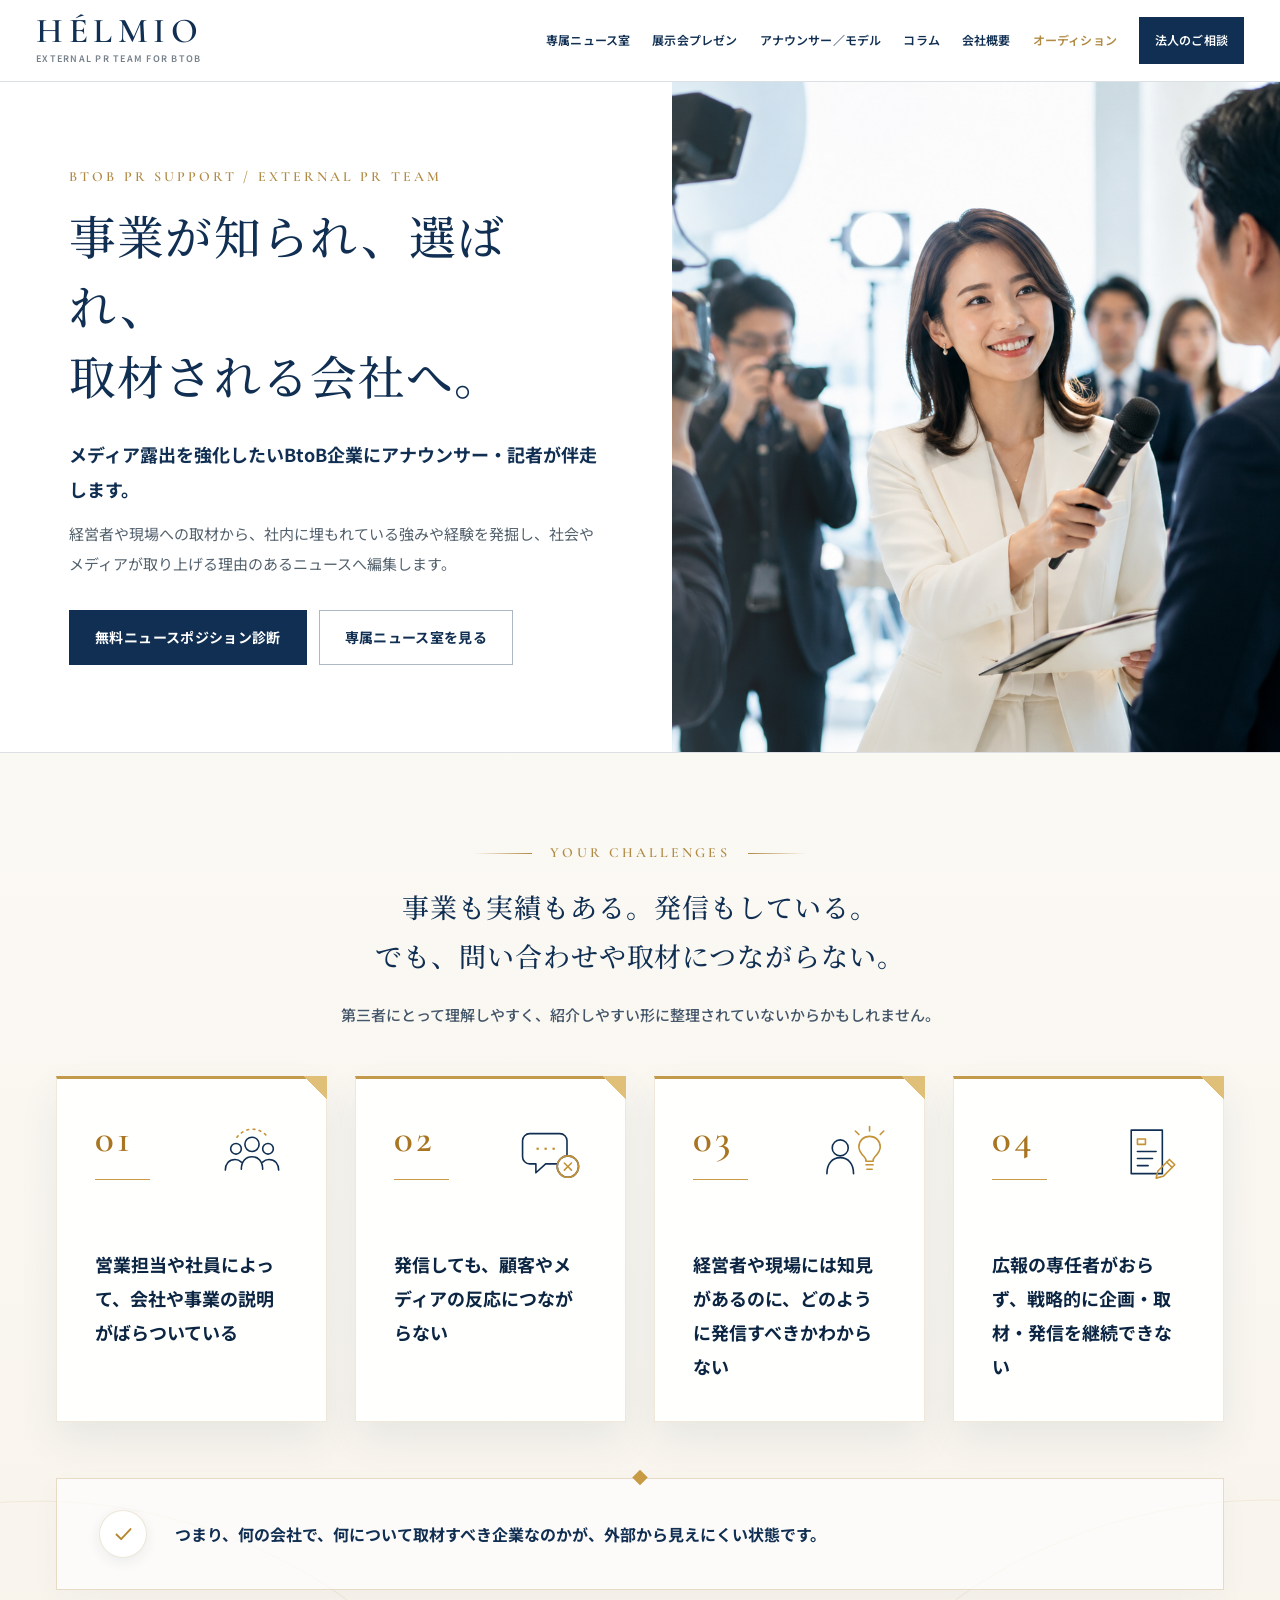
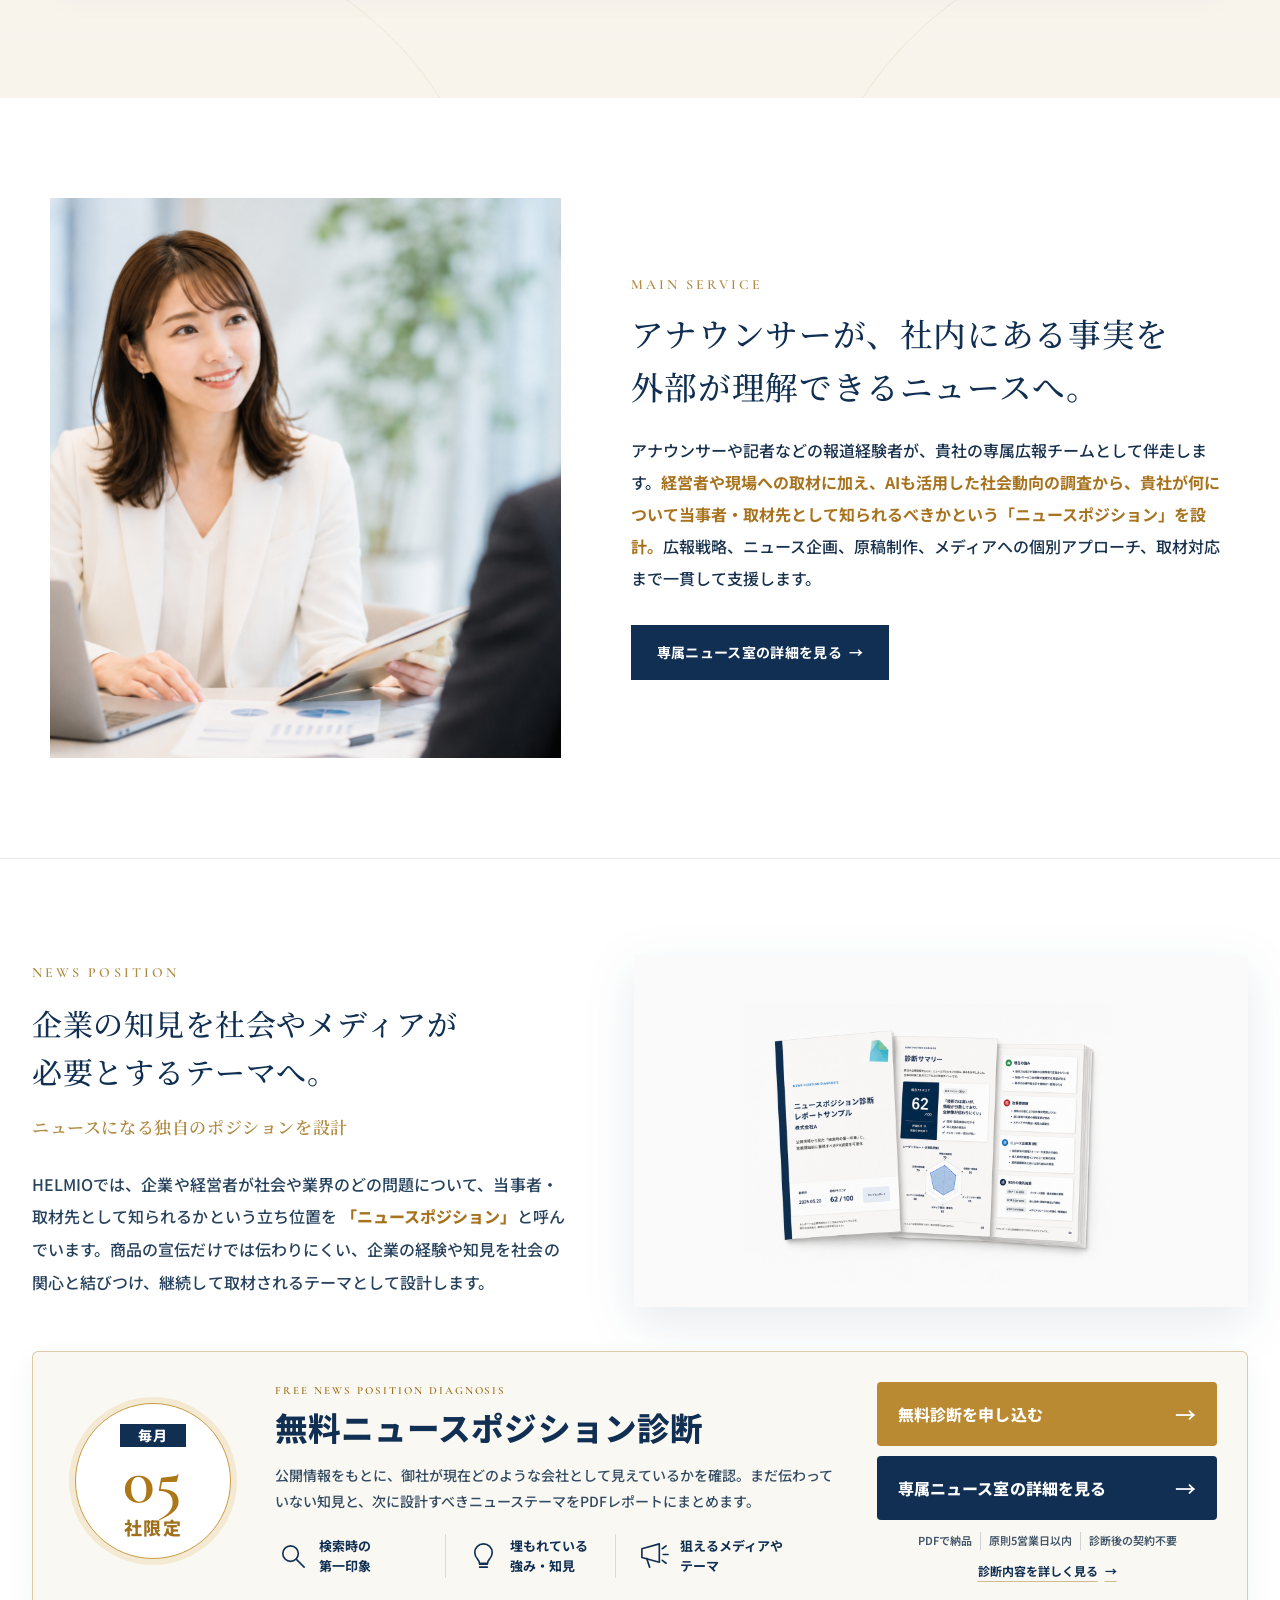
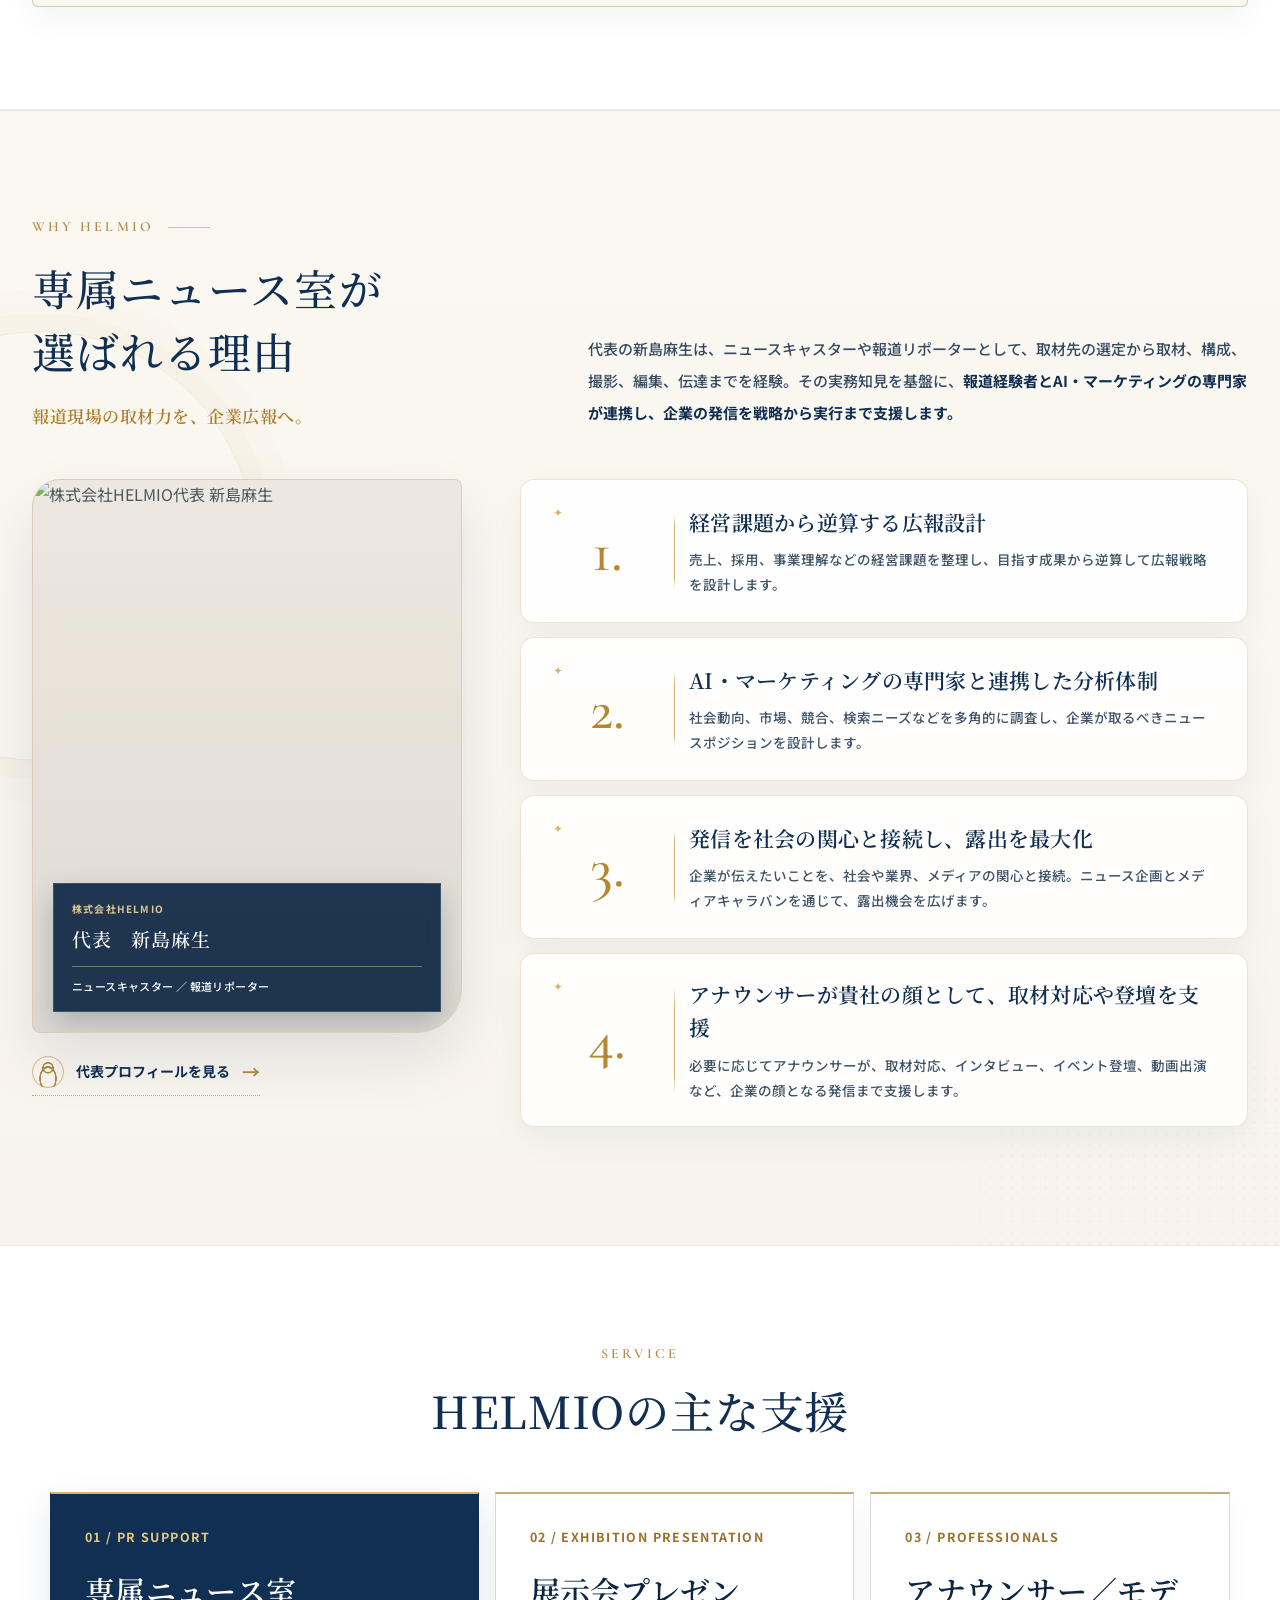
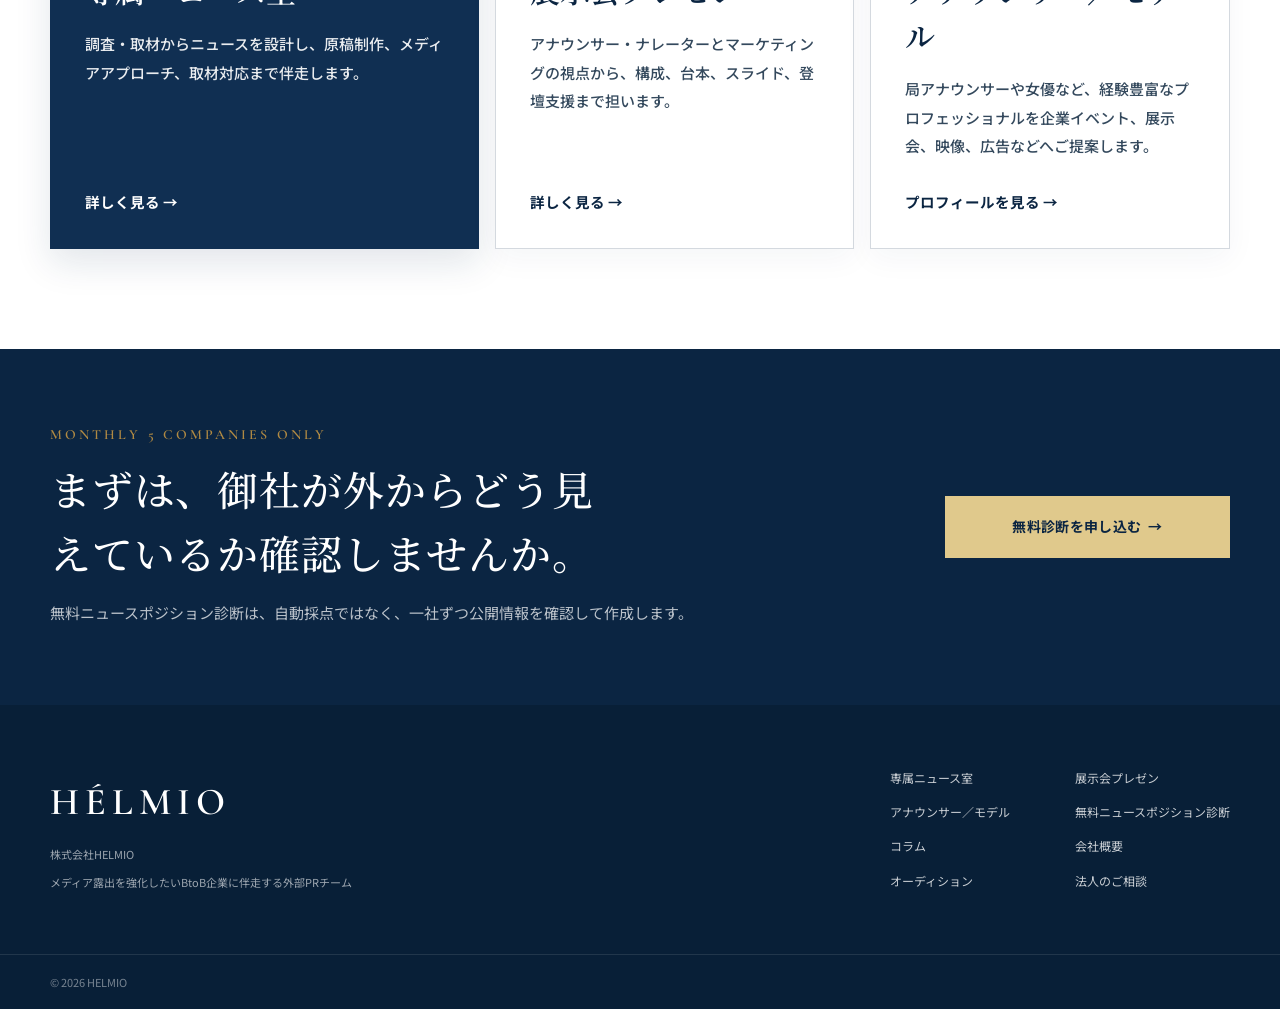
==== index.html @ d77ec47c "Update index.html" ====
<!DOCTYPE html>
<html lang="ja">
<head>
  <meta charset="utf-8">
  <meta name="viewport" content="width=device-width, initial-scale=1">
  <title>BtoB企業の広報支援・外部PRチーム｜株式会社HELMIO</title>
  <meta name="description" content="メディア露出を強化したいBtoB企業にアナウンサー・記者が伴走します。経営者や現場への取材から強みや経験を発掘し、広報戦略、ニュース企画、メディアアプローチまで支援します。">
  <meta name="robots" content="index, follow, max-image-preview:large">
  <link rel="canonical" href="https://hel-mio.com/">
  <meta property="og:type" content="website">
  <meta property="og:title" content="BtoB企業の広報支援・外部PRチーム｜株式会社HELMIO">
  <meta property="og:description" content="事業が知られ、選ばれ、取材される会社へ。取材から企業独自のニュースを発掘する外部PRチームです。">
  <meta property="og:url" content="https://hel-mio.com/">
  <meta property="og:site_name" content="HELMIO">
  <meta property="og:locale" content="ja_JP">
  <meta property="og:image" content="https://hel-mio.com/tophero.png">
  <meta name="twitter:card" content="summary_large_image">
  <link rel="preconnect" href="https://fonts.googleapis.com">
  <link rel="preconnect" href="https://fonts.gstatic.com" crossorigin>
  <link href="https://fonts.googleapis.com/css2?family=Cormorant+Garamond:wght@400;500;600&family=Noto+Sans+JP:wght@400;500;600;700&family=Noto+Serif+JP:wght@400;500;600&display=swap" rel="stylesheet">
  <script type="application/ld+json">
  {
    "@context":"https://schema.org",
    "@graph":[
      {
        "@type":"WebSite",
        "@id":"https://hel-mio.com/#website",
        "url":"https://hel-mio.com/",
        "name":"HELMIO",
        "alternateName":["HÉLMIO","ヘルミオ"],
        "inLanguage":"ja"
      },
      {
        "@type":"Organization",
        "@id":"https://hel-mio.com/#organization",
        "name":"株式会社HELMIO",
        "alternateName":["HELMIO","HÉLMIO","ヘルミオ"],
        "url":"https://hel-mio.com/",
        "description":"メディア露出を強化したいBtoB企業に伴走する外部PRチーム。経営者や現場への取材から企業の強みや経験を発掘し、ニュースへ編集する。",
        "founder":{"@type":"Person","name":"新島 麻生"}
      }
    ]
  }
  </script>
  <style>
    *,*::before,*::after{box-sizing:border-box;margin:0;padding:0}
    :root{--navy:#102f52;--navy-deep:#0b2542;--gold:#b18a43;--text:#2f3a43;--sub:#65717c;--line:rgba(16,47,82,.15);--cream:#f8f5ef;--white:#fff;--shadow:0 18px 50px rgba(16,47,82,.08)}
    html{scroll-behavior:smooth}body{color:var(--text);background:#fff;font-family:"Noto Sans JP","Yu Gothic",sans-serif;line-height:1.85;-webkit-font-smoothing:antialiased}img{display:block;width:100%;height:auto}a{color:inherit;text-decoration:none}ul{list-style:none}button{font:inherit;color:inherit}.page{min-height:100vh;overflow:clip;background:#fff}
    .site-header{position:sticky;top:0;z-index:100;display:flex;align-items:center;justify-content:space-between;min-height:82px;padding:13px 36px;background:rgba(255,255,255,.97);border-bottom:1px solid var(--line);backdrop-filter:blur(16px)}
    .brand{display:grid;gap:2px;flex:0 0 auto}.brand__name{color:var(--navy);font-family:"Cormorant Garamond",serif;font-size:35px;font-weight:600;line-height:1;letter-spacing:.16em}.brand__sub{color:#77818a;font-size:9px;font-weight:600;letter-spacing:.14em;text-transform:uppercase}
    .site-nav{display:flex;align-items:center;gap:22px;white-space:nowrap}.site-nav a{position:relative;color:var(--navy);font-size:12px;font-weight:600;letter-spacing:.015em}.site-nav a:not(.nav-contact)::after{content:"";position:absolute;right:0;bottom:-7px;left:0;height:1px;background:var(--gold);transform:scaleX(0);transition:transform .2s}.site-nav a:hover::after{transform:scaleX(1)}.site-nav .nav-audition{color:var(--gold)}.site-nav .nav-contact{padding:11px 15px;color:#fff;background:var(--navy);border:1px solid var(--navy)}.site-nav .nav-contact:hover{background:var(--gold);border-color:var(--gold)}
    .menu-button{display:none;width:38px;height:34px;padding:4px;background:transparent;border:0;cursor:pointer}.menu-button span{display:block;height:1px;margin:6px 0;background:var(--navy)}
    .kicker{margin:0 0 14px;color:var(--gold);font-family:"Cormorant Garamond",serif;font-size:14px;font-weight:600;line-height:1.2;letter-spacing:.22em;text-transform:uppercase}
    .section{width:min(1180px,calc(100% - 64px));margin:0 auto;padding:100px 0}.section--cream{width:100%;padding-right:max(32px,calc((100% - 1180px)/2));padding-left:max(32px,calc((100% - 1180px)/2));background:var(--cream)}
    .heading{max-width:810px;margin-bottom:47px}.heading--center{margin-right:auto;margin-left:auto;text-align:center}.heading h2,.split-heading h2,.newsroom h2,.concept h2,.diagnosis h2,.final-cta h2{color:var(--navy);font-family:"Noto Serif JP",serif;font-size:clamp(31px,3.45vw,47px);font-weight:500;line-height:1.55;letter-spacing:.02em;text-wrap:balance}.heading>p:last-child{margin-top:17px;color:var(--sub);font-size:15px;line-height:2}
    .hero{display:grid;grid-template-columns:minmax(0,1.05fr) minmax(430px,.95fr);min-height:670px;border-bottom:1px solid var(--line)}.hero__copy{display:flex;flex-direction:column;justify-content:center;padding:72px clamp(32px,5.4vw,86px)}.hero h1{max-width:760px;color:var(--navy);font-family:"Noto Serif JP",serif;font-size:clamp(38px,3.65vw,55px);font-weight:500;line-height:1.5;letter-spacing:.025em}.hero__lead{max-width:720px;margin-top:27px;color:var(--navy);font-size:18px;font-weight:700;line-height:1.9}.hero__body{max-width:700px;margin-top:13px;color:#53616d;font-size:15px;line-height:2}.hero__visual{position:relative;min-height:670px;overflow:hidden;background:#e9e4dc}.hero__visual::after{content:"";position:absolute;inset:0;background:linear-gradient(90deg,rgba(255,255,255,.16),transparent 46%);pointer-events:none}.hero__visual img{height:100%;object-fit:cover;object-position:center}
    .actions{display:flex;flex-wrap:wrap;gap:12px;margin-top:31px}.button{display:inline-flex;align-items:center;justify-content:center;min-height:55px;padding:13px 25px;border:1px solid transparent;font-size:14px;font-weight:700;line-height:1.5;letter-spacing:.025em;transition:transform .18s,background .18s,border-color .18s}.button:hover{transform:translateY(-2px)}.button--primary{color:#fff;background:var(--navy);border-color:var(--navy)}.button--primary:hover{background:var(--gold);border-color:var(--gold)}.button--outline{color:var(--navy);background:#fff;border-color:rgba(16,47,82,.34)}.button--outline:hover{border-color:var(--gold)}.button--light{color:var(--navy);background:#fff}.button--gold{color:var(--navy-deep);background:#e0c98c;border-color:#e0c98c}.button--gold:hover{background:#f0dda8;border-color:#f0dda8}
    .challenge-section{position:relative;isolation:isolate;overflow:hidden;padding-top:92px;padding-right:max(56px,calc((100% - 1420px)/2));padding-bottom:108px;padding-left:max(56px,calc((100% - 1420px)/2));background:linear-gradient(180deg,#fbf9f4 0%,#f8f4ec 100%)}
    .challenge-section::before,.challenge-section::after{content:"";position:absolute;z-index:-1;bottom:-330px;width:760px;height:520px;border:1px solid rgba(177,138,67,.11);border-radius:50%;pointer-events:none}.challenge-section::before{left:-280px;transform:rotate(13deg)}.challenge-section::after{right:-300px;transform:rotate(-14deg)}
    .challenge-heading{max-width:1120px;margin:0 auto 46px}.challenge-heading .kicker{display:flex;align-items:center;justify-content:center;gap:18px;margin-bottom:22px}.challenge-heading .kicker::before,.challenge-heading .kicker::after{content:"";width:58px;height:1px;background:linear-gradient(90deg,transparent,var(--gold))}.challenge-heading .kicker::after{background:linear-gradient(90deg,var(--gold),transparent)}
    .challenge-heading h2{max-width:900px;margin:0 auto;color:var(--navy);font-size:clamp(27px,1.75vw,34px);font-weight:500;line-height:1.72;letter-spacing:.035em;text-wrap:balance}.challenge-heading h2 span{display:block;white-space:nowrap}.challenge-heading h2 span+span{margin-top:3px}.challenge-heading>p:last-child{max-width:720px;margin:20px auto 0;color:#44566a;font-size:15px;font-weight:500;line-height:2}
    .challenge-grid{position:relative;display:grid;grid-template-columns:repeat(4,minmax(0,1fr));gap:28px}.challenge-grid article{position:relative;display:flex;min-height:334px;padding:40px 38px 38px;flex-direction:column;background:rgba(255,255,255,.96);border:1px solid rgba(177,138,67,.18);border-top:3px solid #c39a4b;box-shadow:0 18px 38px rgba(16,47,82,.075);transition:transform .22s ease,box-shadow .22s ease}.challenge-grid article::after{content:"";position:absolute;top:-3px;right:-1px;width:24px;height:24px;background:linear-gradient(225deg,#e0bf78 0 49%,transparent 50%);pointer-events:none}.challenge-grid article:hover{transform:translateY(-4px);box-shadow:0 24px 48px rgba(16,47,82,.11)}
    .challenge-card__top{display:flex;min-height:88px;align-items:flex-start;justify-content:space-between;gap:18px}.challenge-number{position:relative;display:inline-block;padding-bottom:22px;color:#a97522;font-family:"Cormorant Garamond",serif;font-size:39px;font-weight:600;line-height:1;letter-spacing:.08em}.challenge-number::after{content:"";position:absolute;bottom:0;left:0;width:55px;height:1px;background:#c89a44}.challenge-icon{display:grid;width:72px;height:72px;place-items:center;flex:0 0 auto;color:var(--navy)}.challenge-icon svg{width:64px;height:64px;overflow:visible;fill:none;stroke:currentColor;stroke-width:1.8;stroke-linecap:round;stroke-linejoin:round}.challenge-icon .accent{stroke:#c49338}.challenge-icon .accent-fill{fill:#c49338;stroke:none}
    .challenge-grid h3{margin-top:40px;color:#0b2542;font-family:"Noto Sans JP","Yu Gothic",sans-serif;font-size:18px;font-weight:700;line-height:1.9;letter-spacing:.002em}
    .challenge-conclusion{position:relative;display:flex;max-width:1220px;min-height:112px;margin:56px auto 0;padding:27px 48px 27px 118px;align-items:center;background:rgba(255,255,255,.66);border:1px solid rgba(177,138,67,.28);box-shadow:0 10px 28px rgba(16,47,82,.035);color:var(--navy);font-size:16px;font-weight:700;line-height:1.9;text-align:left}.challenge-conclusion::before{content:"";position:absolute;top:-7px;left:50%;width:11px;height:11px;background:#c79a43;transform:translateX(-50%) rotate(45deg)}.challenge-conclusion__icon{position:absolute;left:42px;display:grid;width:48px;height:48px;place-items:center;background:#fff;border:1px solid rgba(177,138,67,.2);border-radius:50%;box-shadow:0 4px 14px rgba(16,47,82,.07);color:#b68731}.challenge-conclusion__icon svg{width:25px;height:25px;fill:none;stroke:currentColor;stroke-width:2.4;stroke-linecap:round;stroke-linejoin:round}
    .split-heading{display:grid;grid-template-columns:minmax(0,.96fr) minmax(360px,1.04fr);gap:70px;align-items:end;margin-bottom:49px}.split-heading>p{color:#52606c;font-size:15px;line-height:2}.split-heading h2{max-width:650px}
    .process{display:grid;grid-template-columns:repeat(3,minmax(0,1fr));border-top:1px solid var(--line);border-bottom:1px solid var(--line)}.process li{padding:33px 30px 36px;border-right:1px solid var(--line)}.process li:last-child{border-right:0}.process span{font-size:13px}.process h3{margin-top:18px;color:var(--navy);font-family:"Noto Serif JP",serif;font-size:24px;font-weight:500}.process p{margin-top:12px;color:#63707a;font-size:14px;line-height:1.9}
    .newsroom{display:grid;grid-template-columns:minmax(380px,.92fr) minmax(0,1.08fr);gap:70px;align-items:center}.newsroom__visual{height:560px;overflow:hidden;background:var(--cream)}.newsroom__visual img{height:100%;object-fit:cover}.newsroom h2{font-size:clamp(30px,2.55vw,39px);line-height:1.62}.newsroom-title-line{display:block;white-space:nowrap}.newsroom__copy>p:not(.kicker){margin-top:21px;color:#18314d;font-size:16px;font-weight:500;line-height:2}.newsroom__emphasis{color:#a8731f;font-weight:700}.newsroom ul{display:grid;gap:11px;margin-top:26px}.newsroom li{position:relative;padding-left:26px;color:var(--navy);font-size:15px;font-weight:600;line-height:1.75}.newsroom li::before{content:"";position:absolute;top:.68em;left:0;width:11px;height:6px;border-bottom:2px solid var(--gold);border-left:2px solid var(--gold);transform:rotate(-45deg)}.newsroom .button{margin-top:31px}
    .concept{padding:104px max(32px,calc((100% - 1180px)/2));background:#fff;border-top:1px solid rgba(177,138,67,.18);border-bottom:1px solid rgba(177,138,67,.18)}.concept__inner{max-width:1180px;margin:0 auto}.concept__heading{max-width:860px}.concept h2{max-width:820px;color:var(--navy);font-size:clamp(36px,4vw,54px);line-height:1.45}.concept__body{max-width:1000px;margin-top:34px}.concept__body p{color:#4f5c67;font-size:16px;line-height:2}.concept__body .concept__lead{color:var(--navy);font-family:"Noto Serif JP",serif;font-size:20px;line-height:2}.concept__campaign{display:grid;grid-template-columns:minmax(0,1fr) auto;gap:34px;align-items:center;margin-top:42px;padding:30px 34px;background:var(--cream);border:1px solid rgba(177,138,67,.34);border-left:5px solid var(--gold);box-shadow:0 16px 38px rgba(16,47,82,.065)}.concept__campaign-label{margin:0 0 7px;color:#9a702d;font-size:13px;font-weight:700;letter-spacing:.08em}.concept__campaign h3{margin:0;color:var(--navy);font-family:"Noto Serif JP",serif;font-size:clamp(24px,2.5vw,33px);font-weight:600;line-height:1.55}.concept__campaign p:last-child{margin-top:9px;color:#5e6a74;font-size:14px;line-height:1.8}.concept__campaign .button{min-width:260px;min-height:60px}.news-position-report-frame{display:grid;place-items:center;min-height:420px;margin-top:34px;overflow:hidden;background:linear-gradient(135deg,#fbfaf7,#f2eee6);border:1px solid rgba(16,47,82,.16);box-shadow:0 22px 55px rgba(16,47,82,.1)}.news-position-report-frame img{width:100%;height:auto}.news-position-report-frame__placeholder{display:grid;place-items:center;width:100%;min-height:420px;padding:40px;color:#81909c;border:1px dashed rgba(16,47,82,.24);font-size:14px;font-weight:600;letter-spacing:.06em;text-align:center}
    .service-grid{display:grid;grid-template-columns:1.12fr .94fr .94fr;gap:16px}.service-card{display:flex;min-height:338px;padding:34px 34px 32px;flex-direction:column;background:#fff;border:1px solid rgba(16,47,82,.18);border-top:2px solid rgba(177,138,67,.72);box-shadow:0 10px 28px rgba(16,47,82,.045);transition:transform .2s,border-color .2s,box-shadow .2s}.service-card:hover{transform:translateY(-4px);border-color:rgba(177,138,67,.72);box-shadow:0 16px 36px rgba(16,47,82,.09)}.service-card--main{color:#fff;background:var(--navy);border-color:var(--navy);border-top-color:#d5b66f;box-shadow:0 14px 34px rgba(16,47,82,.12)}.service-card>span{color:#9a702d;font-family:"Noto Sans JP","Yu Gothic",sans-serif;font-size:12.5px;font-weight:700;line-height:1.4;letter-spacing:.11em}.service-card--main>span{color:#e2c985}.service-card h3{margin-top:23px;color:var(--navy-deep);font-family:"Noto Serif JP",serif;font-size:30px;font-weight:600;line-height:1.5;letter-spacing:.01em}.service-card--main h3{color:#fff}.service-card p{margin-top:17px;color:#34495d;font-size:15px;font-weight:500;line-height:1.9}.service-card--main p{color:rgba(255,255,255,.91)}.service-card strong{margin-top:auto;padding-top:28px;color:var(--navy-deep);font-size:14.5px;font-weight:700}.service-card--main strong{color:#fff}
    .why-title-note{margin-top:13px;color:var(--gold);font-size:15px;font-weight:700;letter-spacing:.04em}.why-layout{display:grid;grid-template-columns:minmax(300px,.74fr) minmax(0,1.26fr);gap:20px;align-items:stretch}.why-photo{min-height:540px;overflow:hidden;background:#e7e2da}.why-photo img{width:100%;height:100%;object-fit:cover;object-position:center top}.why-grid{display:grid;grid-template-columns:1fr;grid-template-rows:repeat(4,minmax(0,1fr));gap:10px}.why-grid article{position:relative;display:grid;grid-template-columns:46px minmax(0,1fr);column-gap:16px;align-content:center;padding:18px 22px;background:#fff;border:1px solid rgba(16,47,82,.09);border-left:3px solid var(--gold)}.why-grid__number{grid-row:1 / span 2;color:var(--gold);font-family:"Cormorant Garamond",serif;font-size:20px;font-weight:600;letter-spacing:.08em;line-height:1.4}.why-grid h3{color:var(--navy);font-family:"Noto Serif JP",serif;font-size:19px;font-weight:600;line-height:1.52}.why-grid p{margin-top:6px;color:#34495d;font-size:13.5px;font-weight:500;line-height:1.75}.text-link{display:inline-flex;align-items:center;gap:14px;margin-top:28px;color:var(--navy);font-size:14px;font-weight:700;border-bottom:1px solid rgba(16,47,82,.35)}.text-link span{color:var(--gold);font-size:18px}
    .final-cta{display:grid;grid-template-columns:minmax(0,1fr) auto;gap:56px;align-items:center;padding:78px max(32px,calc((100% - 1180px)/2));color:#fff;background:var(--navy-deep)}.final-cta h2{max-width:780px;color:#fff;font-size:clamp(28px,3.2vw,42px)}.final-cta>div>p:not(.kicker){margin-top:15px;color:rgba(255,255,255,.72);font-size:15px}.final-cta .button{min-width:285px;min-height:62px}
    .site-footer{color:#fff;background:#081f37}.footer-inner{display:flex;justify-content:space-between;gap:50px;width:min(1180px,calc(100% - 64px));margin:0 auto;padding:62px 0}.footer-logo{font-family:"Cormorant Garamond",serif;font-size:38px;font-weight:600;letter-spacing:.16em}.footer-brand p{margin-top:7px;color:rgba(255,255,255,.6);font-size:11px}.footer-nav{display:grid;grid-template-columns:repeat(2,minmax(150px,1fr));gap:12px 30px;align-content:start}.footer-nav a{color:rgba(255,255,255,.78);font-size:12px}.footer-nav a:hover{color:#fff}.footer-bottom{padding:17px max(32px,calc((100% - 1180px)/2));color:rgba(255,255,255,.45);border-top:1px solid rgba(255,255,255,.1);font-size:11px}
    @media(max-width:1180px){.site-header{min-height:72px;padding:13px 24px}.brand__name{font-size:32px}.menu-button{display:block}.site-nav{position:absolute;top:72px;right:0;left:0;display:none;align-items:stretch;gap:0;padding:12px 24px 24px;background:#fff;border-bottom:1px solid var(--line);box-shadow:0 14px 30px rgba(16,47,82,.08);white-space:normal}.site-nav.is-open{display:grid}.site-nav a{padding:12px 0;border-bottom:1px solid var(--line);font-size:13px}.site-nav a:not(.nav-contact)::after{display:none}.site-nav .nav-contact{margin-top:12px;text-align:center}}
    @media(max-width:1030px){.challenge-section{padding-right:32px;padding-left:32px}.hero{grid-template-columns:1fr minmax(370px,.78fr)}.hero__copy{padding:60px 42px}.challenge-heading h2 span{white-space:normal}.challenge-grid{grid-template-columns:repeat(2,minmax(0,1fr))}.challenge-grid article{min-height:275px}.newsroom{gap:45px}.service-grid{grid-template-columns:1fr 1fr}.service-card--main{grid-column:1/-1;min-height:300px}}
    @media(max-width:820px){.hero{grid-template-columns:1fr}.hero__copy{padding:66px 32px 54px}.hero__visual{height:56vw;min-height:390px}.split-heading{grid-template-columns:1fr;gap:28px}.concept__campaign{grid-template-columns:1fr;gap:22px}.concept__campaign .button{width:100%}.newsroom{grid-template-columns:1fr}.newsroom__visual{height:430px}.process{grid-template-columns:1fr}.process li{border-right:0;border-bottom:1px solid var(--line)}.process li:last-child{border-bottom:0}.why-layout{grid-template-columns:1fr}.why-photo{min-height:0;height:500px}.why-grid{grid-template-rows:none}.final-cta{grid-template-columns:1fr;gap:30px}.final-cta .button{width:100%}.footer-inner{display:grid}}
    @media(max-width:600px){.section{width:calc(100% - 32px);padding:72px 0}.section--cream{width:100%;padding-right:16px;padding-left:16px}.challenge-section{padding-top:70px;padding-bottom:78px}.challenge-heading{margin-bottom:34px}.challenge-heading .kicker{gap:11px}.challenge-heading .kicker::before,.challenge-heading .kicker::after{width:34px}.challenge-heading h2{font-size:23px;line-height:1.72;letter-spacing:.025em}.challenge-heading h2 span+span{margin-top:2px}.challenge-heading>p:last-child{font-size:14px;line-height:1.9}.challenge-grid{gap:16px}.challenge-grid article{min-height:0;padding:28px 24px 29px}.challenge-card__top{min-height:64px}.challenge-number{font-size:34px}.challenge-icon{width:58px;height:58px}.challenge-icon svg{width:52px;height:52px}.challenge-grid h3{margin-top:28px;font-size:16px;line-height:1.85}.challenge-conclusion{min-height:0;margin-top:34px;padding:72px 24px 24px;font-size:14px;text-align:center}.challenge-conclusion__icon{top:18px;left:50%;transform:translateX(-50%)}.hero__copy{padding:54px 20px 46px}.hero h1{font-size:33px;line-height:1.55}.hero__lead{font-size:16px}.hero__body{font-size:14px}.hero__visual{height:330px;min-height:330px}.actions{display:grid}.button{width:100%}.challenge-grid{grid-template-columns:1fr}.challenge-grid article{min-height:0}.heading h2,.split-heading h2,.diagnosis h2{font-size:30px}.newsroom h2{font-size:28px;line-height:1.65}.newsroom-title-line{white-space:normal}.newsroom__visual{height:330px}.why-photo{height:390px}.why-grid article{padding:20px 18px}.why-grid h3{font-size:18px}.newsroom__copy>p:not(.kicker){font-size:15px}.newsroom li{font-size:14px}.concept{padding:76px 16px}.concept h2{font-size:34px}.concept__body{margin-top:24px}.concept__body .concept__lead{font-size:17px;line-height:1.95}.concept__campaign{margin-top:32px;padding:24px 20px}.concept__campaign h3{font-size:25px}.news-position-report-frame,.news-position-report-frame__placeholder{min-height:220px}.service-grid{grid-template-columns:1fr}.service-card--main{grid-column:auto}.service-card{min-height:300px;padding:30px 24px}.final-cta{padding:64px 16px}.footer-inner{width:calc(100% - 32px);padding:50px 0}.footer-nav{grid-template-columns:1fr}}


    /* WHY HELMIO — premium editorial layout */
    .why-premium{position:relative;isolation:isolate;overflow:hidden;padding:108px 0 118px;background:linear-gradient(180deg,#fbf8f2 0%,#f8f4ed 100%);border-top:1px solid rgba(177,138,67,.13);border-bottom:1px solid rgba(177,138,67,.13)}
    .why-premium::before{content:"";position:absolute;z-index:-1;top:220px;left:-175px;width:430px;height:430px;border:1px solid rgba(177,138,67,.13);border-radius:50%;box-shadow:0 0 0 18px rgba(177,138,67,.025),0 0 0 42px rgba(177,138,67,.018);pointer-events:none}
    .why-premium::after{content:"";position:absolute;z-index:-1;right:-120px;bottom:-210px;width:470px;height:470px;background:radial-gradient(circle,rgba(177,138,67,.18) 1px,transparent 1.6px);background-size:11px 11px;opacity:.26;mask-image:radial-gradient(circle at center,#000 0 48%,transparent 70%);pointer-events:none}
    .why-premium__inner{width:min(1220px,calc(100% - 64px));margin:0 auto}
    .why-premium__intro{display:grid;grid-template-columns:minmax(0,.84fr) minmax(450px,1.16fr);gap:78px;align-items:end;margin-bottom:48px}
    .why-premium__eyebrow{display:flex;align-items:center;gap:14px;margin:0 0 20px;color:var(--gold);font-family:"Cormorant Garamond",serif;font-size:14px;font-weight:600;line-height:1.2;letter-spacing:.22em;text-transform:uppercase}
    .why-premium__eyebrow::after{content:"";width:42px;height:1px;background:rgba(177,138,67,.5)}
    .why-premium__title{max-width:560px;color:var(--navy);font-family:"Noto Serif JP",serif;font-size:clamp(39px,3.35vw,54px);font-weight:500;line-height:1.48;letter-spacing:.025em}
    .why-premium__subcopy{margin-top:18px;color:#ad7e2d;font-family:"Noto Serif JP",serif;font-size:17px;font-weight:600;line-height:1.8;letter-spacing:.03em}
    .why-premium__lead{max-width:680px;padding-bottom:2px;color:#344b61;font-size:15px;font-weight:500;line-height:2.15}
    .why-premium__lead strong{color:var(--navy);font-weight:700}
    .why-premium__body{display:grid;grid-template-columns:minmax(330px,430px) minmax(0,1fr);gap:58px;align-items:start}
    .why-premium__visual{position:relative}
    .why-premium__photo-card{position:relative;overflow:hidden;aspect-ratio:4/5.15;background:#e9e3da;border:1px solid rgba(177,138,67,.25);border-radius:28px 8px 46px 8px;box-shadow:0 26px 58px rgba(16,47,82,.11)}
    .why-premium__photo-card::after{content:"";position:absolute;inset:0;background:linear-gradient(180deg,rgba(255,255,255,.16) 0%,transparent 34%,rgba(16,47,82,.05) 100%);pointer-events:none}
    .why-premium__photo{width:100%;height:100%;object-fit:cover;object-position:center top}
    .why-premium__identity{position:absolute;z-index:2;right:20px;bottom:20px;left:20px;padding:16px 18px 15px;color:#fff;background:rgba(11,37,66,.91);border:1px solid rgba(255,255,255,.14);box-shadow:0 12px 28px rgba(11,37,66,.23);backdrop-filter:blur(8px)}
    .why-premium__identity small{display:block;color:#ddc58f;font-size:10px;font-weight:700;letter-spacing:.12em}
    .why-premium__identity strong{display:block;margin-top:3px;font-family:"Noto Serif JP",serif;font-size:19px;font-weight:500;letter-spacing:.04em}
    .why-premium__identity span{display:block;margin-top:9px;padding-top:9px;border-top:1px solid rgba(224,201,140,.45);font-size:11px;font-weight:500;letter-spacing:.035em}
    .why-premium__profile-link{display:inline-flex;align-items:center;gap:12px;margin-top:22px;padding:0 0 7px;color:var(--navy);font-size:14px;font-weight:700;border-bottom:1px dotted rgba(177,138,67,.7);transition:gap .18s ease,color .18s ease}
    .why-premium__profile-link::before{content:"";width:32px;height:32px;border:1px solid rgba(177,138,67,.5);border-radius:50%;background:radial-gradient(circle at 50% 36%,transparent 0 4px,#b18a43 4.5px 5.5px,transparent 6px),radial-gradient(ellipse at 50% 72%,transparent 0 7px,#b18a43 7.5px 8.5px,transparent 9px)}
    .why-premium__profile-link span{color:var(--gold);font-size:18px}.why-premium__profile-link:hover{gap:16px;color:#a8731f}
    .why-premium__cards{display:grid;gap:14px}
    .why-premium__card{position:relative;display:grid;grid-template-columns:108px minmax(0,1fr);gap:28px;min-height:144px;padding:24px 32px 23px;background:rgba(255,255,255,.88);border:1px solid rgba(177,138,67,.22);border-radius:14px;box-shadow:0 14px 34px rgba(16,47,82,.055);transition:transform .2s ease,box-shadow .2s ease,border-color .2s ease}
    .why-premium__card:hover{transform:translateY(-3px);border-color:rgba(177,138,67,.38);box-shadow:0 22px 44px rgba(16,47,82,.09)}
    .why-premium__number{position:relative;display:flex;align-items:center;justify-content:center;color:#b68731;font-family:"Cormorant Garamond",serif;font-size:58px;font-weight:500;line-height:1}
    .why-premium__number::after{content:"";position:absolute;top:10px;right:-14px;bottom:10px;width:1px;background:linear-gradient(180deg,transparent,#d6b66f 16%,#d6b66f 84%,transparent)}
    .why-premium__number::before{content:"✦";position:absolute;top:3px;left:0;color:#d6b66f;font-size:12px}
    .why-premium__content{align-self:center}
    .why-premium__card h3{color:var(--navy);font-family:"Noto Serif JP",serif;font-size:21px;font-weight:600;line-height:1.58;letter-spacing:.012em}
    .why-premium__card p{margin-top:8px;color:#3e5368;font-size:13.5px;font-weight:500;line-height:1.85}
    @media(max-width:1030px){.why-premium__intro{grid-template-columns:1fr;gap:26px}.why-premium__lead{max-width:820px}.why-premium__body{grid-template-columns:minmax(300px,390px) minmax(0,1fr);gap:34px}.why-premium__card{grid-template-columns:82px minmax(0,1fr);gap:22px;padding-right:24px;padding-left:24px}.why-premium__number{font-size:48px}}
    @media(max-width:820px){.why-premium{padding:82px 0 90px}.why-premium__inner{width:calc(100% - 40px)}.why-premium__body{grid-template-columns:1fr}.why-premium__visual{max-width:520px}.why-premium__photo-card{aspect-ratio:4/4.5}.why-premium__cards{margin-top:10px}}
    @media(max-width:600px){.why-premium{padding:72px 0 78px}.why-premium__inner{width:calc(100% - 32px)}.why-premium__intro{margin-bottom:34px}.why-premium__title{font-size:31px;line-height:1.58}.why-premium__subcopy{font-size:15px}.why-premium__lead{font-size:14px;line-height:2}.why-premium__photo-card{border-radius:22px 6px 34px 6px}.why-premium__identity{right:13px;bottom:13px;left:13px;padding:13px 14px}.why-premium__identity strong{font-size:17px}.why-premium__card{grid-template-columns:58px minmax(0,1fr);gap:16px;min-height:0;padding:21px 18px 20px;border-radius:10px}.why-premium__number{align-items:flex-start;padding-top:4px;font-size:38px}.why-premium__number::after{right:-8px}.why-premium__number::before{display:none}.why-premium__card h3{font-size:18px;line-height:1.65}.why-premium__card p{margin-top:7px;font-size:13px;line-height:1.85}}


    /* NEWS POSITION — editorial, square-based tone */
    .np-section{padding:96px 0 102px;background:#fff;border-top:1px solid rgba(16,47,82,.10);border-bottom:1px solid rgba(16,47,82,.10)}
    .np-wrap{width:min(1240px,calc(100% - 64px));margin:0 auto}
    .np-intro{display:grid;grid-template-columns:minmax(0,.93fr) minmax(460px,1.07fr);gap:68px;align-items:start}
    .np-copy{max-width:590px;padding-top:10px}.np-kicker{margin:0 0 18px;color:var(--gold);font-family:"Cormorant Garamond",serif;font-size:14px;font-weight:600;line-height:1.2;letter-spacing:.22em}
    .np-title{margin:0;color:var(--navy);font-family:"Noto Serif JP",serif;font-size:clamp(30px,2.25vw,34px);font-weight:500;line-height:1.58;letter-spacing:.018em}.np-title span{display:block;white-space:nowrap}
    .np-subcopy{margin:17px 0 0;color:var(--gold);font-family:"Noto Serif JP",serif;font-size:17px;font-weight:600;line-height:1.8;letter-spacing:.035em}
    .np-description{max-width:590px;margin:25px 0 0;color:#27425d;font-family:"Noto Sans JP","Yu Gothic",sans-serif;font-size:16px;font-weight:500;line-height:2.05;letter-spacing:.003em}
    .np-description strong{color:#a8731f;font-weight:800}
    .np-report-visual{display:block;width:100%;max-width:620px;justify-self:end;align-self:start;transition:transform .2s ease}.np-report-visual:hover{transform:translateY(-3px)}.np-report-visual img{width:100%;height:auto;filter:drop-shadow(0 16px 24px rgba(16,47,82,.10))}
    .np-offer{position:relative;display:grid;grid-template-columns:180px minmax(0,1fr) 340px;gap:32px;align-items:center;margin-top:44px;padding:30px 30px 26px;background:#faf8f2;border:1px solid rgba(177,138,67,.42);border-radius:6px;box-shadow:0 12px 30px rgba(16,47,82,.055)}
    .np-badge,.np-offer__content,.np-offer__actions{position:relative;z-index:1}
    .np-badge{display:flex;width:156px;height:156px;margin:auto;flex-direction:column;align-items:center;justify-content:center;color:#9f711d;background:#fff;border:1.5px solid #c79b42;border-radius:50%;box-shadow:0 0 0 6px #f4ead3;text-align:center}
    .np-badge__ribbon{display:block;margin-bottom:0;padding:3px 18px;color:#fff;background:var(--navy);font-size:14px;font-weight:800;line-height:1.25;letter-spacing:.08em}
    .np-badge strong{display:block;margin-top:5px;color:#ad7718;font-family:"Cormorant Garamond",serif;font-size:66px;font-weight:600;line-height:.88;letter-spacing:.01em}.np-badge__bottom{display:block;margin-top:7px;font-size:18px;font-weight:800;line-height:1.2;letter-spacing:.07em}.np-badge__stars{display:none}
    .np-offer__eyebrow{margin:0 0 8px;color:#9f711d;font-family:"Cormorant Garamond",serif;font-size:11px;font-weight:600;line-height:1.2;letter-spacing:.18em}.np-offer__content h3{margin:0;color:var(--navy);font-family:"Noto Sans JP","Yu Gothic",sans-serif;font-size:clamp(29px,2.55vw,38px);font-weight:800;line-height:1.35;letter-spacing:.002em}.np-offer__lead{max-width:650px;margin:12px 0 0;color:#334b62;font-size:14px;font-weight:500;line-height:1.9}
    .np-points{display:flex;flex-wrap:wrap;gap:0;margin-top:19px}.np-point{display:flex;min-width:170px;padding:2px 20px 2px 0;align-items:center;gap:9px;color:var(--navy);font-size:13px;font-weight:700;line-height:1.55}.np-point+.np-point{padding-left:20px;border-left:1px solid rgba(16,47,82,.14)}.np-point__icon{display:grid;width:35px;height:35px;place-items:center;flex:0 0 auto;color:var(--navy)}.np-point__icon svg{width:31px;height:31px;fill:none;stroke:currentColor;stroke-width:1.7;stroke-linecap:round;stroke-linejoin:round}
    .np-offer__actions{display:flex;flex-direction:column;gap:10px}.np-action{display:flex;width:100%;min-height:64px;padding:13px 21px;align-items:center;justify-content:space-between;border-radius:4px;box-shadow:none;font-size:16px;font-weight:800;line-height:1.45;letter-spacing:.005em;transition:transform .18s ease,background .18s ease}.np-action:hover{transform:translateY(-2px)}.np-action--gold{color:#fff;background:#b98a32}.np-action--gold:hover{background:#a97924}.np-action--navy{color:#fff;background:var(--navy)}.np-action--navy:hover{background:#0b2542}.np-action>span:last-child{font-size:21px;font-weight:500;line-height:1}
    .np-offer__meta{display:flex;justify-content:center;gap:0;margin-top:2px;color:#40556a;font-size:11px;font-weight:600;line-height:1.6;text-align:center}.np-offer__meta span{padding:0 8px}.np-offer__meta span+span{border-left:1px solid rgba(16,47,82,.18)}.np-detail-link{display:inline-flex;margin-top:1px;align-items:center;justify-content:center;gap:7px;color:var(--navy);font-size:12px;font-weight:700;line-height:1.6;text-decoration:underline;text-decoration-color:rgba(177,138,67,.55);text-underline-offset:5px}.np-detail-link:hover{color:#9c6e20}
    @media(max-width:1180px){.np-intro{grid-template-columns:minmax(0,1fr) minmax(390px,.9fr);gap:42px}.np-offer{grid-template-columns:160px minmax(0,1fr);gap:26px}.np-badge{width:146px;height:146px}.np-badge strong{font-size:61px}.np-offer__actions{grid-column:1/-1;display:grid;grid-template-columns:repeat(2,minmax(0,1fr))}.np-offer__meta,.np-detail-link{grid-column:1/-1}.np-action{min-height:60px}.np-points{gap:10px}.np-point+.np-point{padding-left:0;border-left:0}}
    @media(max-width:820px){.np-section{padding:78px 0 84px}.np-wrap{width:calc(100% - 40px)}.np-intro{grid-template-columns:1fr;gap:28px}.np-copy{max-width:680px;padding-top:0}.np-report-visual{max-width:620px;justify-self:start}.np-title span{white-space:normal}.np-description{max-width:680px;font-size:16px}.np-offer{grid-template-columns:1fr;padding:26px 22px 22px;text-align:left}.np-badge{margin-left:0}.np-offer__actions{display:flex}.np-points{display:grid;grid-template-columns:1fr}.np-point{min-width:0}.np-offer__meta{flex-wrap:wrap;justify-content:flex-start}.np-offer__meta span{padding:0 8px}.np-detail-link{justify-content:flex-start}}
    @media(max-width:600px){.np-wrap{width:calc(100% - 28px)}.np-title{font-size:27px;line-height:1.65}.np-subcopy{margin-top:13px;font-size:15px;line-height:1.75}.np-description{margin-top:20px;font-size:15px;line-height:1.95}.np-badge{width:138px;height:138px}.np-badge__ribbon{font-size:13px}.np-badge strong{font-size:58px}.np-badge__bottom{font-size:17px}.np-offer__content h3{font-size:27px}.np-offer__lead{font-size:14px}.np-action{min-height:59px;padding:12px 16px;font-size:15px}.np-offer__meta{display:grid;grid-template-columns:1fr;gap:3px}.np-offer__meta span{padding:0}.np-offer__meta span+span{border-left:0}}

  </style>
</head>
<body>
<div class="page">
  <header class="site-header">
    <a class="brand" href="index.html" aria-label="株式会社HELMIO トップページ">
      <span class="brand__name">HÉLMIO</span>
      <span class="brand__sub">External PR Team for BtoB</span>
    </a>
    <button class="menu-button" type="button" aria-controls="siteNav" aria-expanded="false" aria-label="メニューを開く"><span></span><span></span><span></span></button>
    <nav class="site-nav" id="siteNav" aria-label="メインナビゲーション">
      <a href="senzokunews.html">専属ニュース室</a>
      <a href="tenjikai.html">展示会プレゼン</a>
      <a href="professionals.html">アナウンサー／モデル</a>
      <a href="column/">コラム</a>
      <a href="company.html">会社概要</a>
      <a class="nav-audition" href="audition.html">オーディション</a>
      <a class="nav-contact" href="contact.html">法人のご相談</a>
    </nav>
  </header>

  <main id="top">
    <section class="hero" aria-labelledby="hero-title">
      <div class="hero__copy">
        <p class="kicker">BtoB PR SUPPORT / EXTERNAL PR TEAM</p>
        <h1 id="hero-title">事業が知られ、選ばれ、<br>取材される会社へ。</h1>
        <p class="hero__lead">メディア露出を強化したいBtoB企業にアナウンサー・記者が伴走します。</p>
        <p class="hero__body">経営者や現場への取材から、社内に埋もれている強みや経験を発掘し、社会やメディアが取り上げる理由のあるニュースへ編集します。</p>
        <div class="actions">
          <a class="button button--primary" href="news-position-diagnosis/">無料ニュースポジション診断</a>
          <a class="button button--outline" href="senzokunews.html">専属ニュース室を見る</a>
        </div>
      </div>
      <figure class="hero__visual"><img src="tophero.png" alt="企業への取材を通じて強みや経験を発掘するHELMIO" fetchpriority="high"></figure>
    </section>

    <section class="section section--cream challenge-section" aria-labelledby="challenges-title">
      <header class="heading heading--center challenge-heading">
        <p class="kicker">YOUR CHALLENGES</p>
        <h2 id="challenges-title"><span>事業も実績もある。発信もしている。</span><span>でも、問い合わせや取材につながらない。</span></h2>
        <p>第三者にとって理解しやすく、紹介しやすい形に整理されていないからかもしれません。</p>
      </header>
      <div class="challenge-grid">
        <article>
          <div class="challenge-card__top">
            <span class="challenge-number">01</span>
            <span class="challenge-icon" aria-hidden="true">
              <svg viewBox="0 0 72 72"><circle cx="36" cy="24" r="8"></circle><circle cx="18" cy="29" r="6"></circle><circle cx="54" cy="29" r="6"></circle><path d="M24 52c0-9 5-14 12-14s12 5 12 14"></path><path d="M6 53c0-7 4-12 11-12 3 0 5 1 7 3M66 53c0-7-4-12-11-12-3 0-5 1-7 3"></path><path class="accent" d="M19 16c5-6 11-9 17-9 7 0 13 3 18 9" stroke-dasharray="2 5"></path></svg>
            </span>
          </div>
          <h3>営業担当や社員によって、会社や事業の説明がばらついている</h3>
        </article>
        <article>
          <div class="challenge-card__top">
            <span class="challenge-number">02</span>
            <span class="challenge-icon" aria-hidden="true">
              <svg viewBox="0 0 72 72"><path d="M12 12h34a8 8 0 0 1 8 8v18a8 8 0 0 1-8 8H30L19 56V46h-7a8 8 0 0 1-8-8V20a8 8 0 0 1 8-8Z"></path><circle cx="21" cy="29" r="1.5" class="accent-fill"></circle><circle cx="30" cy="29" r="1.5" class="accent-fill"></circle><circle cx="39" cy="29" r="1.5" class="accent-fill"></circle><circle cx="55" cy="49" r="12" fill="#fff"></circle><circle cx="55" cy="49" r="12" class="accent"></circle><path class="accent" d="m51 45 8 8m0-8-8 8"></path></svg>
            </span>
          </div>
          <h3>発信しても、顧客やメディアの反応につながらない</h3>
        </article>
        <article>
          <div class="challenge-card__top">
            <span class="challenge-number">03</span>
            <span class="challenge-icon" aria-hidden="true">
              <svg viewBox="0 0 72 72"><circle cx="25" cy="28" r="9"></circle><path d="M10 57c0-11 6-18 15-18s15 7 15 18"></path><path class="accent" d="M46 27c0-7 5-12 12-12s12 5 12 12c0 5-3 8-6 11-1 1-2 3-2 5h-8c0-2-1-4-2-5-3-3-6-6-6-11Z"></path><path class="accent" d="M54 47h8m-7 5h6M58 9V4m-12 9-4-4m28 4 4-4"></path></svg>
            </span>
          </div>
          <h3>経営者や現場には知見があるのに、どのように発信すべきかわからない</h3>
        </article>
        <article>
          <div class="challenge-card__top">
            <span class="challenge-number">04</span>
            <span class="challenge-icon" aria-hidden="true">
              <svg viewBox="0 0 72 72"><path d="M16 8h35v49H16Z"></path><path class="accent" d="M23 18h9v6h-9z"></path><path d="M23 32h21M23 40h17M23 48h12"></path><path class="accent" d="m46 54 13-13 6 6-13 13-8 2 2-8Z"></path><path class="accent" d="m56 44 6 6"></path></svg>
            </span>
          </div>
          <h3>広報の専任者がおらず、戦略的に企画・取材・発信を継続できない</h3>
        </article>
      </div>
      <div class="challenge-conclusion">
        <span class="challenge-conclusion__icon" aria-hidden="true"><svg viewBox="0 0 32 32"><path d="m7 16 6 6L25 9"></path></svg></span>
        <p>つまり、何の会社で、何について取材すべき企業なのかが、外部から見えにくい状態です。</p>
      </div>
    </section>

    <section class="section newsroom" aria-labelledby="newsroom-title">
      <figure class="newsroom__visual"><img src="main.png" alt="取材を起点に企業のニュースを設計する専属ニュース室"></figure>
      <div class="newsroom__copy">
        <p class="kicker">MAIN SERVICE</p>
        <h2 id="newsroom-title"><span class="newsroom-title-line">アナウンサーが、社内にある事実を</span><span class="newsroom-title-line">外部が理解できるニュースへ。</span></h2>
        <p>アナウンサーや記者などの報道経験者が、貴社の専属広報チームとして伴走します。<span class="newsroom__emphasis">経営者や現場への取材に加え、AIも活用した社会動向の調査から、貴社が何について当事者・取材先として知られるべきかという「ニュースポジション」を設計。</span>広報戦略、ニュース企画、原稿制作、メディアへの個別アプローチ、取材対応まで一貫して支援します。</p>
        <a class="button button--primary" href="senzokunews.html">専属ニュース室の詳細を見る&nbsp; →</a>
      </div>
    </section>

    <section class="np-section" id="news-position" aria-labelledby="np-title">
      <div class="np-wrap">
        <div class="np-intro">
          <div class="np-copy">
            <p class="np-kicker">NEWS POSITION</p>
            <h2 class="np-title" id="np-title"><span>企業の知見を社会やメディアが</span><span>必要とするテーマへ。</span></h2>
            <p class="np-subcopy">ニュースになる独自のポジションを設計</p>
            <p class="np-description">
              HELMIOでは、企業や経営者が社会や業界のどの問題について、当事者・取材先として知られるかという立ち位置を
              <strong>「ニュースポジション」</strong>と呼んでいます。商品の宣伝だけでは伝わりにくい、企業の経験や知見を社会の関心と結びつけ、継続して取材されるテーマとして設計します。
            </p>
          </div>

          <a class="np-report-visual" href="news-position-diagnosis/" aria-label="無料ニュースポジション診断の詳細を見る">
            <img src="report2.png" alt="ニュースポジション診断レポートのサンプル" loading="lazy">
          </a>
        </div>

        <div class="np-offer" aria-labelledby="np-offer-title">
          <div class="np-badge" aria-label="毎月5社限定">
            <span class="np-badge__ribbon">毎月</span>
            <strong>05</strong>
            <span class="np-badge__bottom">社限定</span>
            <span class="np-badge__stars" aria-hidden="true">★ ★ ★</span>
          </div>

          <div class="np-offer__content">
            <p class="np-offer__eyebrow">FREE NEWS POSITION DIAGNOSIS</p>
            <h3 id="np-offer-title">無料ニュースポジション診断</h3>
            <p class="np-offer__lead">
              公開情報をもとに、御社が現在どのような会社として見えているかを確認。まだ伝わっていない知見と、次に設計すべきニューステーマをPDFレポートにまとめます。
            </p>
            <div class="np-points" aria-label="診断で分かること">
              <div class="np-point">
                <span class="np-point__icon" aria-hidden="true">
                  <svg viewBox="0 0 32 32"><circle cx="14" cy="14" r="8"></circle><path d="m20 20 8 8"></path></svg>
                </span>
                <span>検索時の<br>第一印象</span>
              </div>
              <div class="np-point">
                <span class="np-point__icon" aria-hidden="true">
                  <svg viewBox="0 0 32 32"><path d="M10 20c-2-2-3-4-3-7a9 9 0 1 1 18 0c0 3-1 5-3 7-1 1-2 3-2 5h-8c0-2-1-4-2-5Z"></path><path d="M12 28h8M13 24h6"></path></svg>
                </span>
                <span>埋もれている<br>強み・知見</span>
              </div>
              <div class="np-point">
                <span class="np-point__icon" aria-hidden="true">
                  <svg viewBox="0 0 32 32"><path d="M4 18V9l18-5v19L4 18Z"></path><path d="m9 19 3 9M25 9l4-3M26 15h5M25 21l4 3"></path></svg>
                </span>
                <span>狙えるメディアや<br>テーマ</span>
              </div>
            </div>
          </div>

          <div class="np-offer__actions">
            <a class="np-action np-action--gold" href="contact.html?request=news-position-diagnosis#request">
              <span>無料診断を申し込む</span><span aria-hidden="true">→</span>
            </a>
            <a class="np-action np-action--navy" href="senzokunews.html">
              <span>専属ニュース室の詳細を見る</span><span aria-hidden="true">→</span>
            </a>
            <div class="np-offer__meta" aria-label="診断の条件">
              <span>PDFで納品</span><span>原則5営業日以内</span><span>診断後の契約不要</span>
            </div>
            <a class="np-detail-link" href="news-position-diagnosis/">診断内容を詳しく見る <span aria-hidden="true">→</span></a>
          </div>
        </div>
      </div>
    </section>

    <section class="why-premium" aria-labelledby="why-title">
      <div class="why-premium__inner">
        <div class="why-premium__intro">
          <div>
            <p class="why-premium__eyebrow">WHY HELMIO</p>
            <h2 class="why-premium__title" id="why-title">専属ニュース室が<br>選ばれる理由</h2>
            <p class="why-premium__subcopy">報道現場の取材力を、企業広報へ。</p>
          </div>
          <p class="why-premium__lead">代表の新島麻生は、ニュースキャスターや報道リポーターとして、取材先の選定から取材、構成、撮影、編集、伝達までを経験。その実務知見を基盤に、<strong>報道経験者とAI・マーケティングの専門家が連携し、企業の発信を戦略から実行まで支援します。</strong></p>
        </div>

        <div class="why-premium__body">
          <div class="why-premium__visual">
            <figure class="why-premium__photo-card">
              <img class="syacho.jpg" src="./asami.png" alt="株式会社HELMIO代表 新島麻生" loading="lazy">
              <figcaption class="why-premium__identity">
                <small>株式会社HELMIO</small>
                <strong>代表　新島麻生</strong>
                <span>ニュースキャスター ／ 報道リポーター</span>
              </figcaption>
            </figure>
            <a class="why-premium__profile-link" href="company.html#representative">代表プロフィールを見る <span aria-hidden="true">→</span></a>
          </div>

          <div class="why-premium__cards">
            <article class="why-premium__card">
              <span class="why-premium__number">1.</span>
              <div class="why-premium__content">
                <h3>経営課題から逆算する広報設計</h3>
                <p>売上、採用、事業理解などの経営課題を整理し、目指す成果から逆算して広報戦略を設計します。</p>
              </div>
            </article>

            <article class="why-premium__card">
              <span class="why-premium__number">2.</span>
              <div class="why-premium__content">
                <h3>AI・マーケティングの専門家と連携した分析体制</h3>
                <p>社会動向、市場、競合、検索ニーズなどを多角的に調査し、企業が取るべきニュースポジションを設計します。</p>
              </div>
            </article>

            <article class="why-premium__card">
              <span class="why-premium__number">3.</span>
              <div class="why-premium__content">
                <h3>発信を社会の関心と接続し、露出を最大化</h3>
                <p>企業が伝えたいことを、社会や業界、メディアの関心と接続。ニュース企画とメディアキャラバンを通じて、露出機会を広げます。</p>
              </div>
            </article>

            <article class="why-premium__card">
              <span class="why-premium__number">4.</span>
              <div class="why-premium__content">
                <h3>アナウンサーが貴社の顔として、取材対応や登壇を支援</h3>
                <p>必要に応じてアナウンサーが、取材対応、インタビュー、イベント登壇、動画出演など、企業の顔となる発信まで支援します。</p>
              </div>
            </article>
          </div>
        </div>
      </div>
    </section>

    <section class="section" aria-labelledby="services-title">
      <header class="heading heading--center"><p class="kicker">SERVICE</p><h2 id="services-title">HELMIOの主な支援</h2></header>
      <div class="service-grid">
        <a class="service-card service-card--main" href="senzokunews.html">
          <span>01 / PR SUPPORT</span><h3>専属ニュース室</h3><p>調査・取材からニュースを設計し、原稿制作、メディアアプローチ、取材対応まで伴走します。</p><strong>詳しく見る →</strong>
        </a>
        <a class="service-card" href="tenjikai.html">
          <span>02 / EXHIBITION PRESENTATION</span><h3>展示会プレゼン</h3><p>アナウンサー・ナレーターとマーケティングの視点から、構成、台本、スライド、登壇支援まで担います。</p><strong>詳しく見る →</strong>
        </a>
        <a class="service-card" href="professionals.html">
          <span>03 / PROFESSIONALS</span><h3>アナウンサー／モデル</h3><p>局アナウンサーや女優など、経験豊富なプロフェッショナルを企業イベント、展示会、映像、広告などへご提案します。</p><strong>プロフィールを見る →</strong>
        </a>
      </div>
    </section>

    <section class="final-cta" aria-labelledby="final-title">
      <div><p class="kicker">MONTHLY 5 COMPANIES ONLY</p><h2 id="final-title">まずは、御社が外からどう見えているか確認しませんか。</h2><p>無料ニュースポジション診断は、自動採点ではなく、一社ずつ公開情報を確認して作成します。</p></div>
      <a class="button button--gold" href="contact.html?request=news-position-diagnosis#request">無料診断を申し込む&nbsp; →</a>
    </section>
  </main>

  <footer class="site-footer">
    <div class="footer-inner">
      <div class="footer-brand"><a class="footer-logo" href="index.html">HÉLMIO</a><p>株式会社HELMIO</p><p>メディア露出を強化したいBtoB企業に伴走する外部PRチーム</p></div>
      <nav class="footer-nav" aria-label="フッターナビゲーション">
        <a href="senzokunews.html">専属ニュース室</a><a href="tenjikai.html">展示会プレゼン</a><a href="professionals.html">アナウンサー／モデル</a><a href="news-position-diagnosis/">無料ニュースポジション診断</a><a href="column/">コラム</a><a href="company.html">会社概要</a><a href="audition.html">オーディション</a><a href="contact.html">法人のご相談</a>
      </nav>
    </div>
    <div class="footer-bottom">© 2026 HELMIO</div>
  </footer>
</div>
<script>
(() => {
  const button=document.querySelector('.menu-button');
  const nav=document.querySelector('.site-nav');
  if(!button||!nav)return;
  const close=()=>{button.setAttribute('aria-expanded','false');nav.classList.remove('is-open')};
  button.addEventListener('click',()=>{const open=button.getAttribute('aria-expanded')==='true';button.setAttribute('aria-expanded',String(!open));nav.classList.toggle('is-open',!open)});
  nav.querySelectorAll('a').forEach(link=>link.addEventListener('click',close));
  document.addEventListener('keydown',event=>{if(event.key==='Escape')close()});
})();
</script>
</body>
</html>
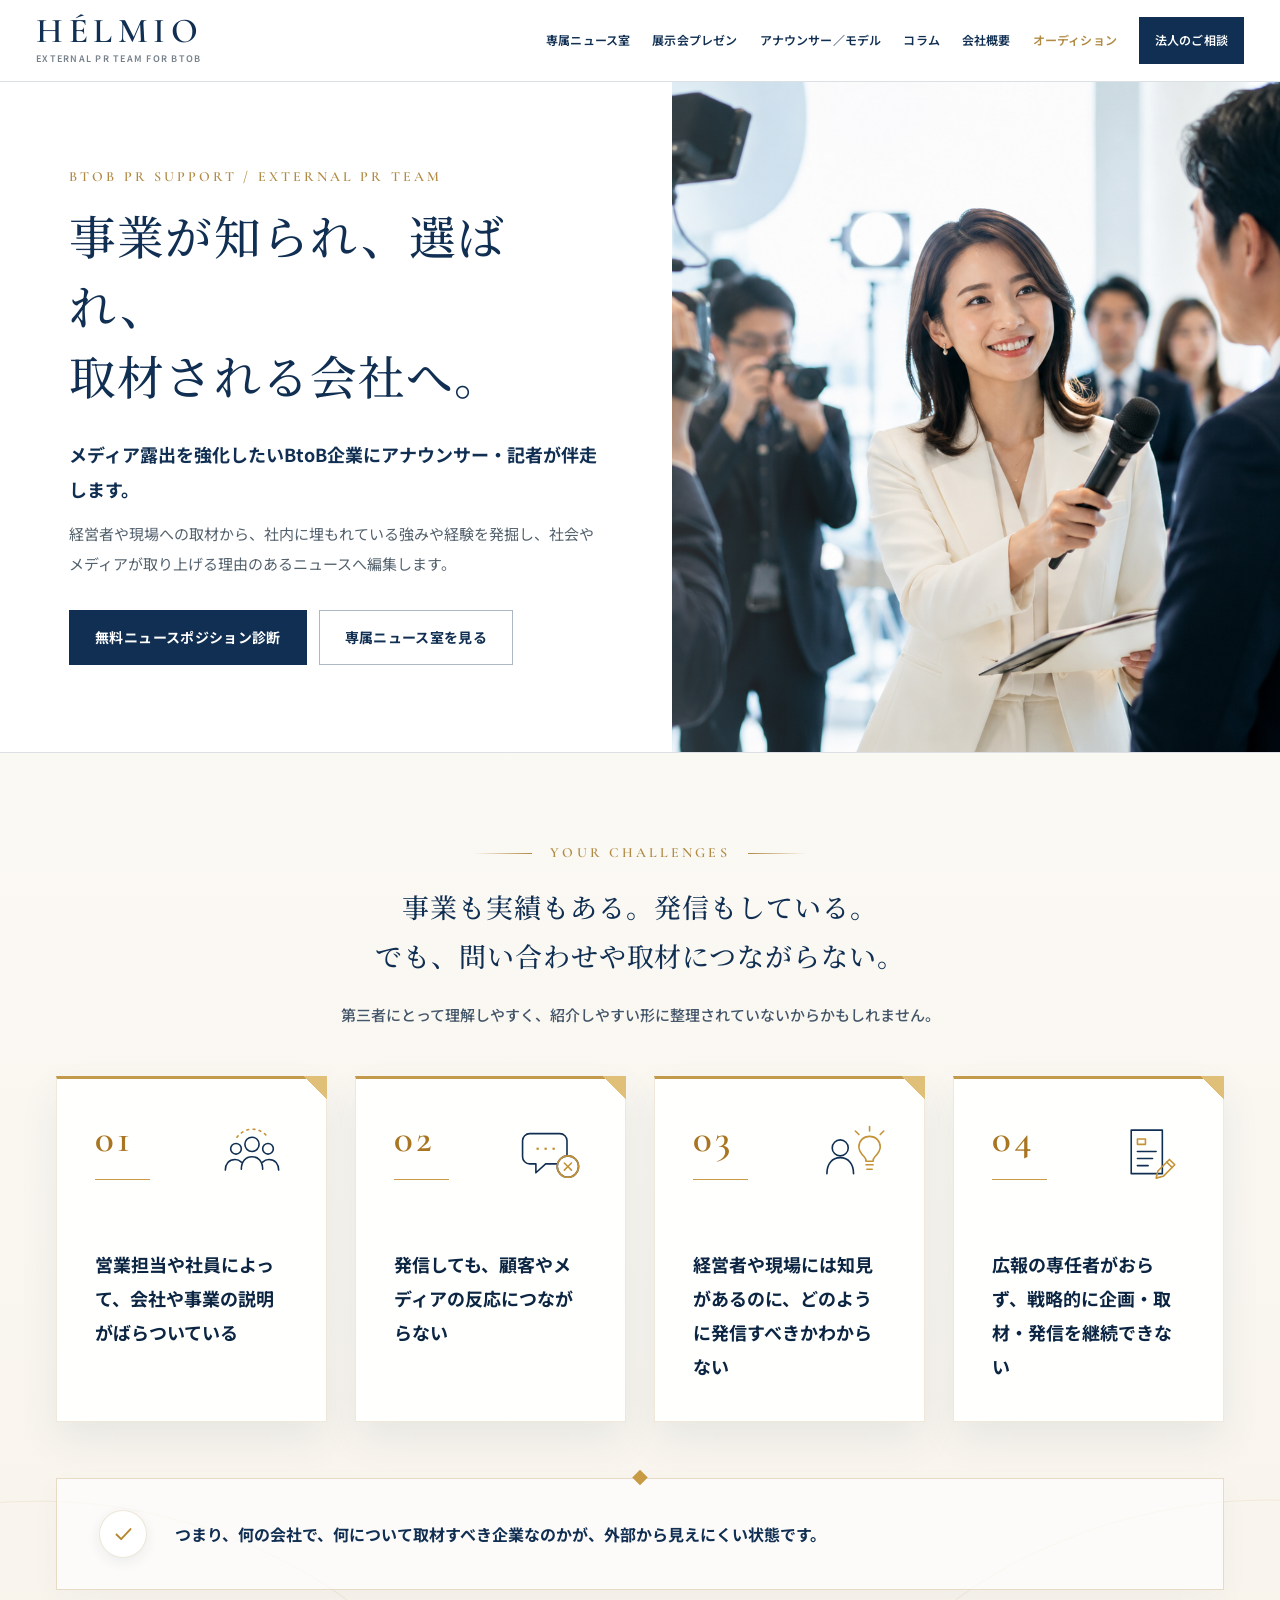
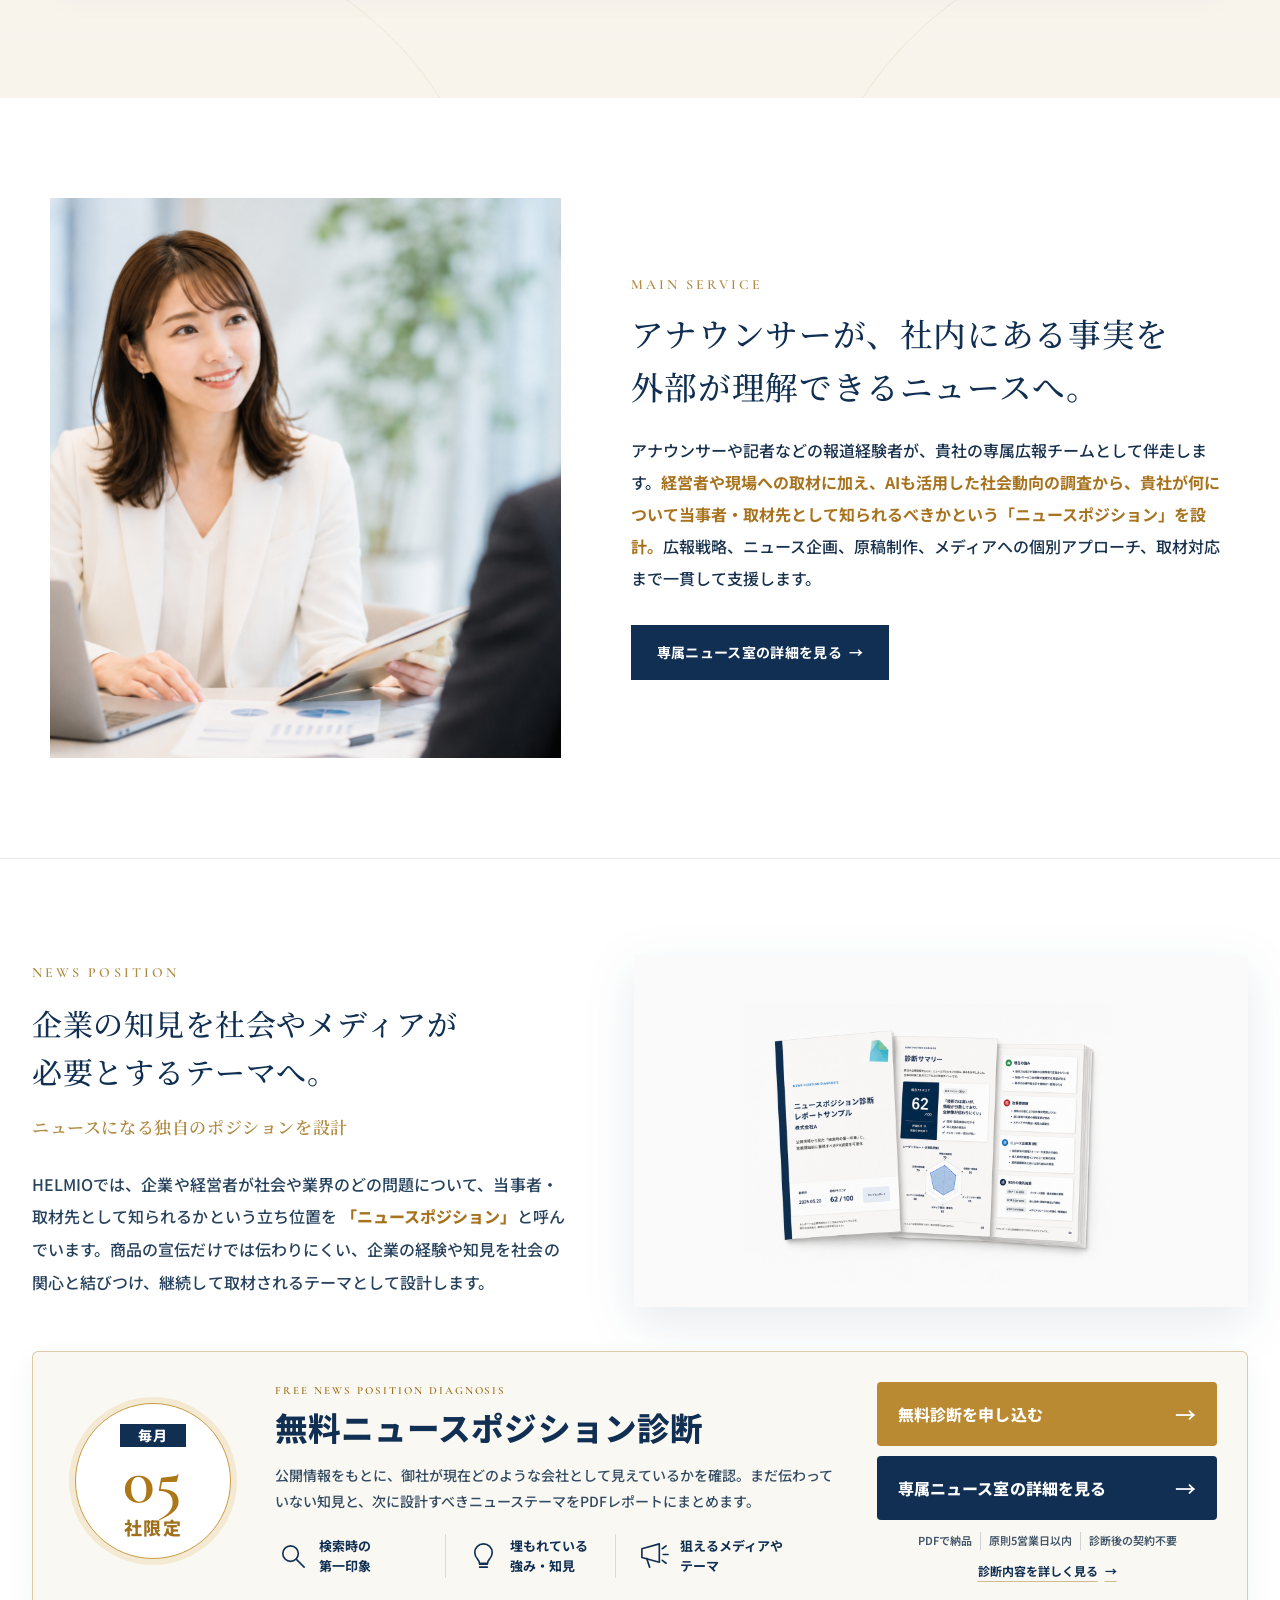
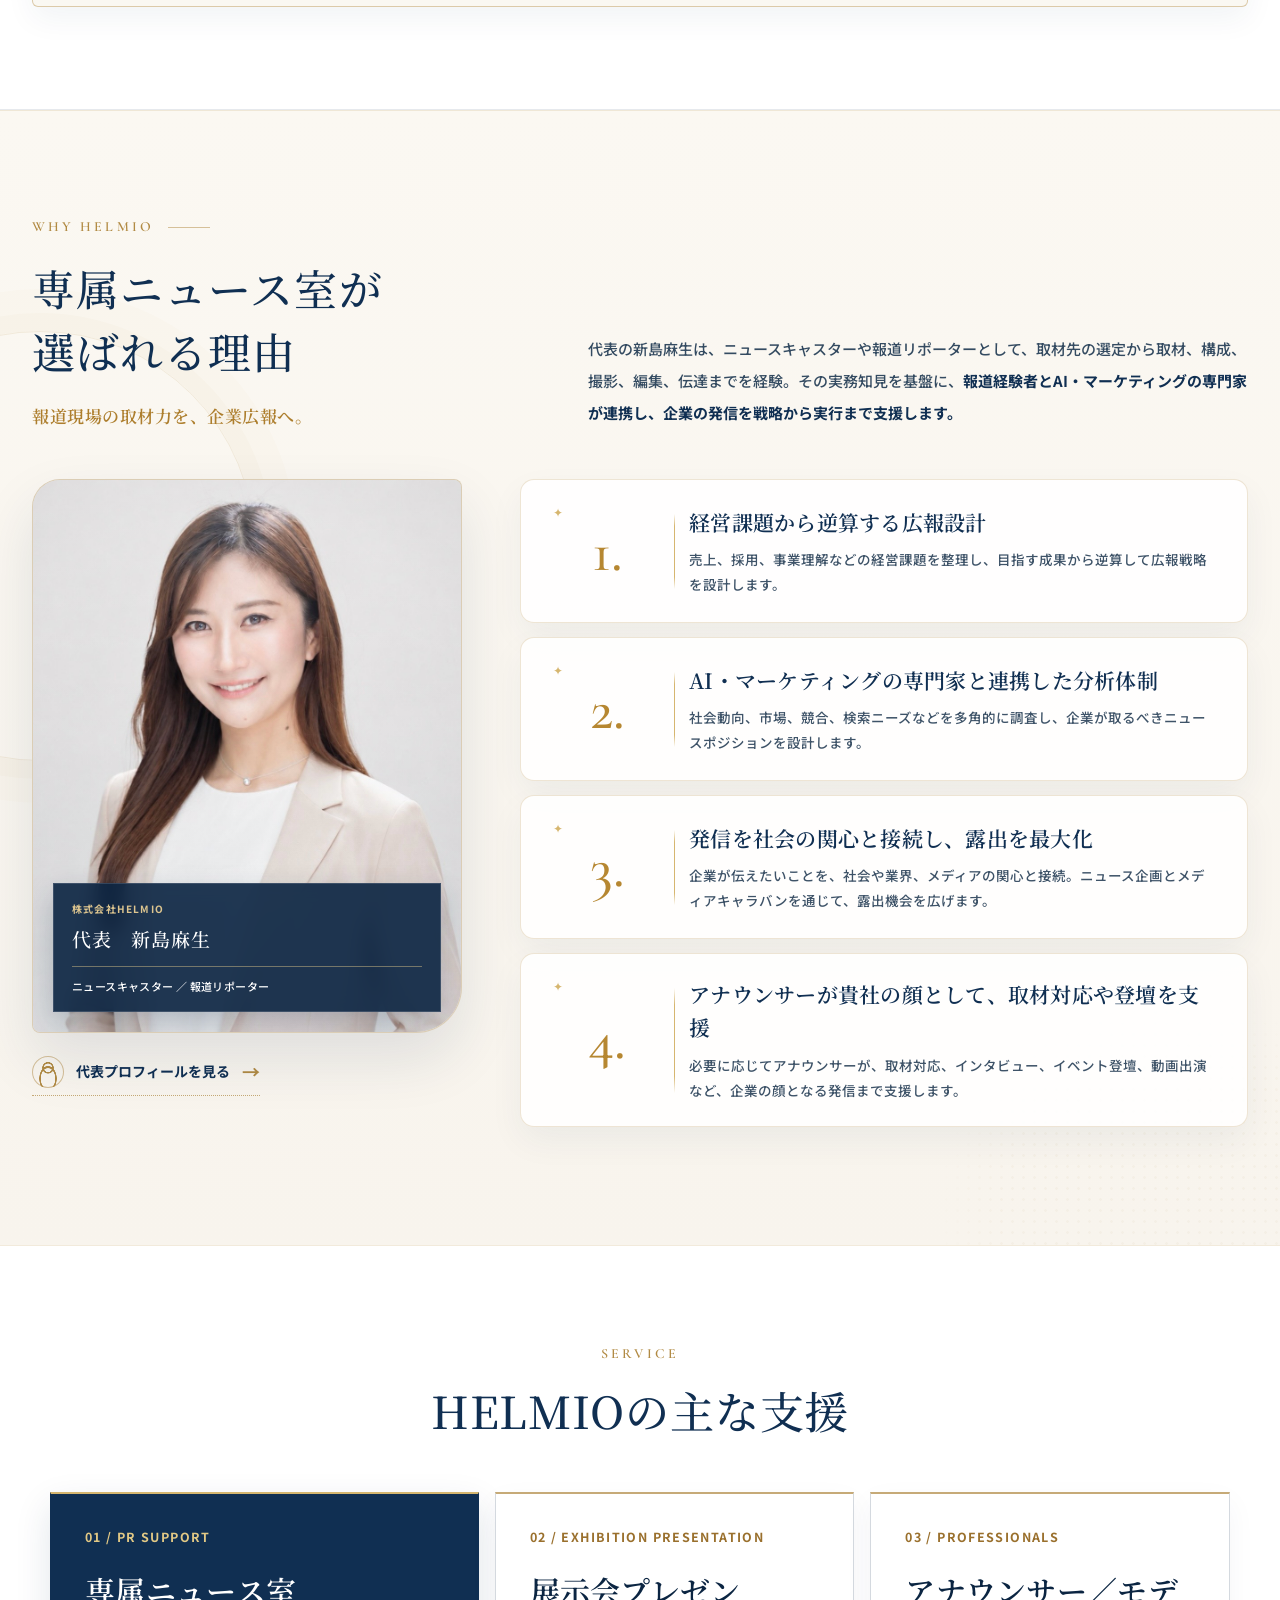
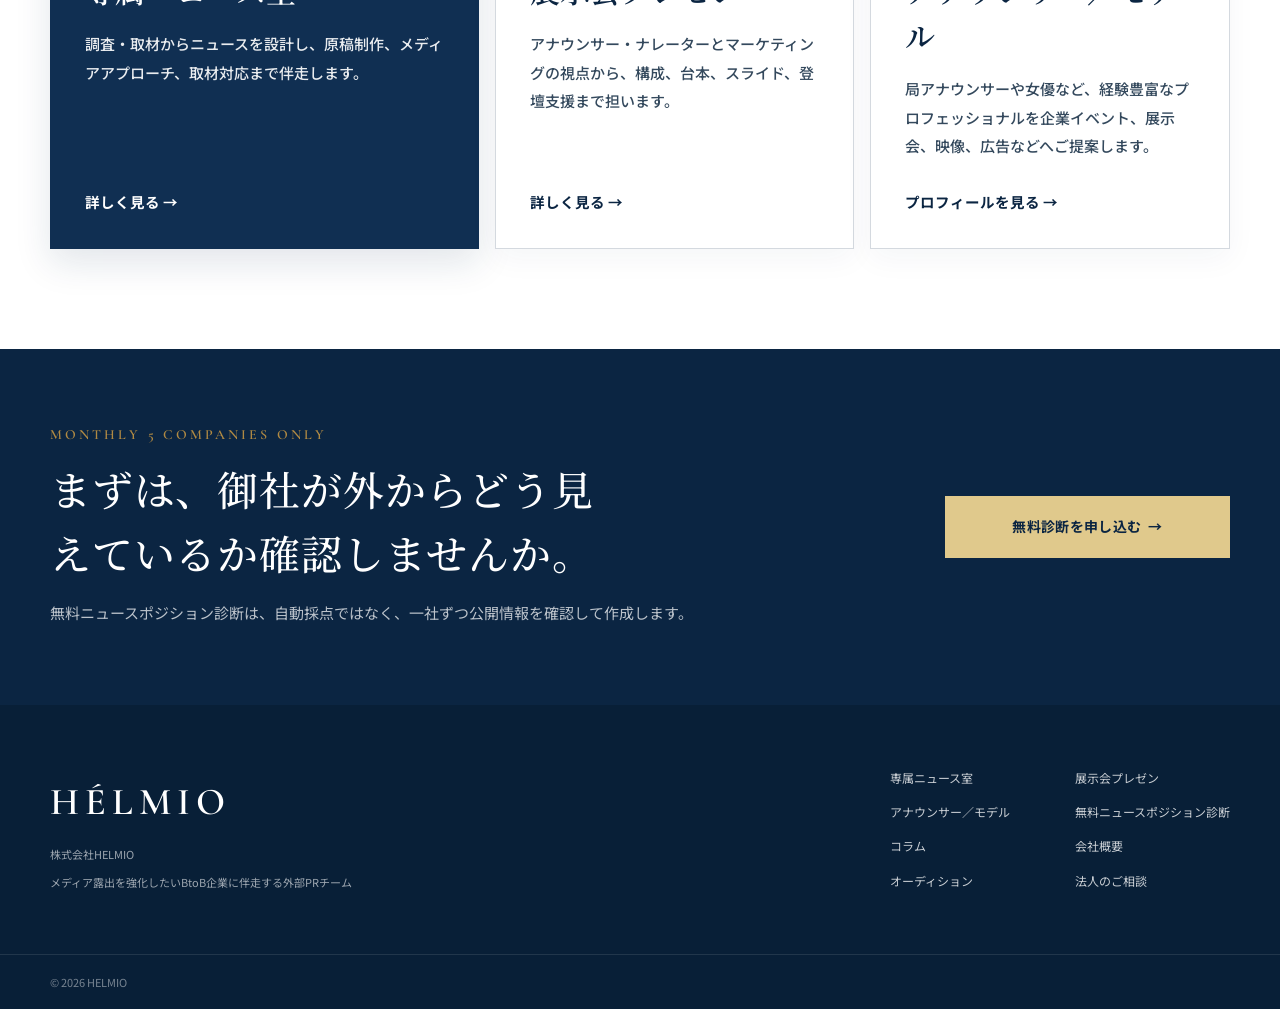
==== commit 8ee4ac40: "Update index.html" ====
--- a/index.html
+++ b/index.html
@@ -318,7 +318,7 @@
         <div class="why-premium__body">
           <div class="why-premium__visual">
             <figure class="why-premium__photo-card">
-              <img class="syacho.jpg" src="./asami.png" alt="株式会社HELMIO代表 新島麻生" loading="lazy">
+              <img class="why-premium__photo" src="syacho.jpg" alt="株式会社HELMIO代表 新島麻生" loading="lazy">
               <figcaption class="why-premium__identity">
                 <small>株式会社HELMIO</small>
                 <strong>代表　新島麻生</strong>
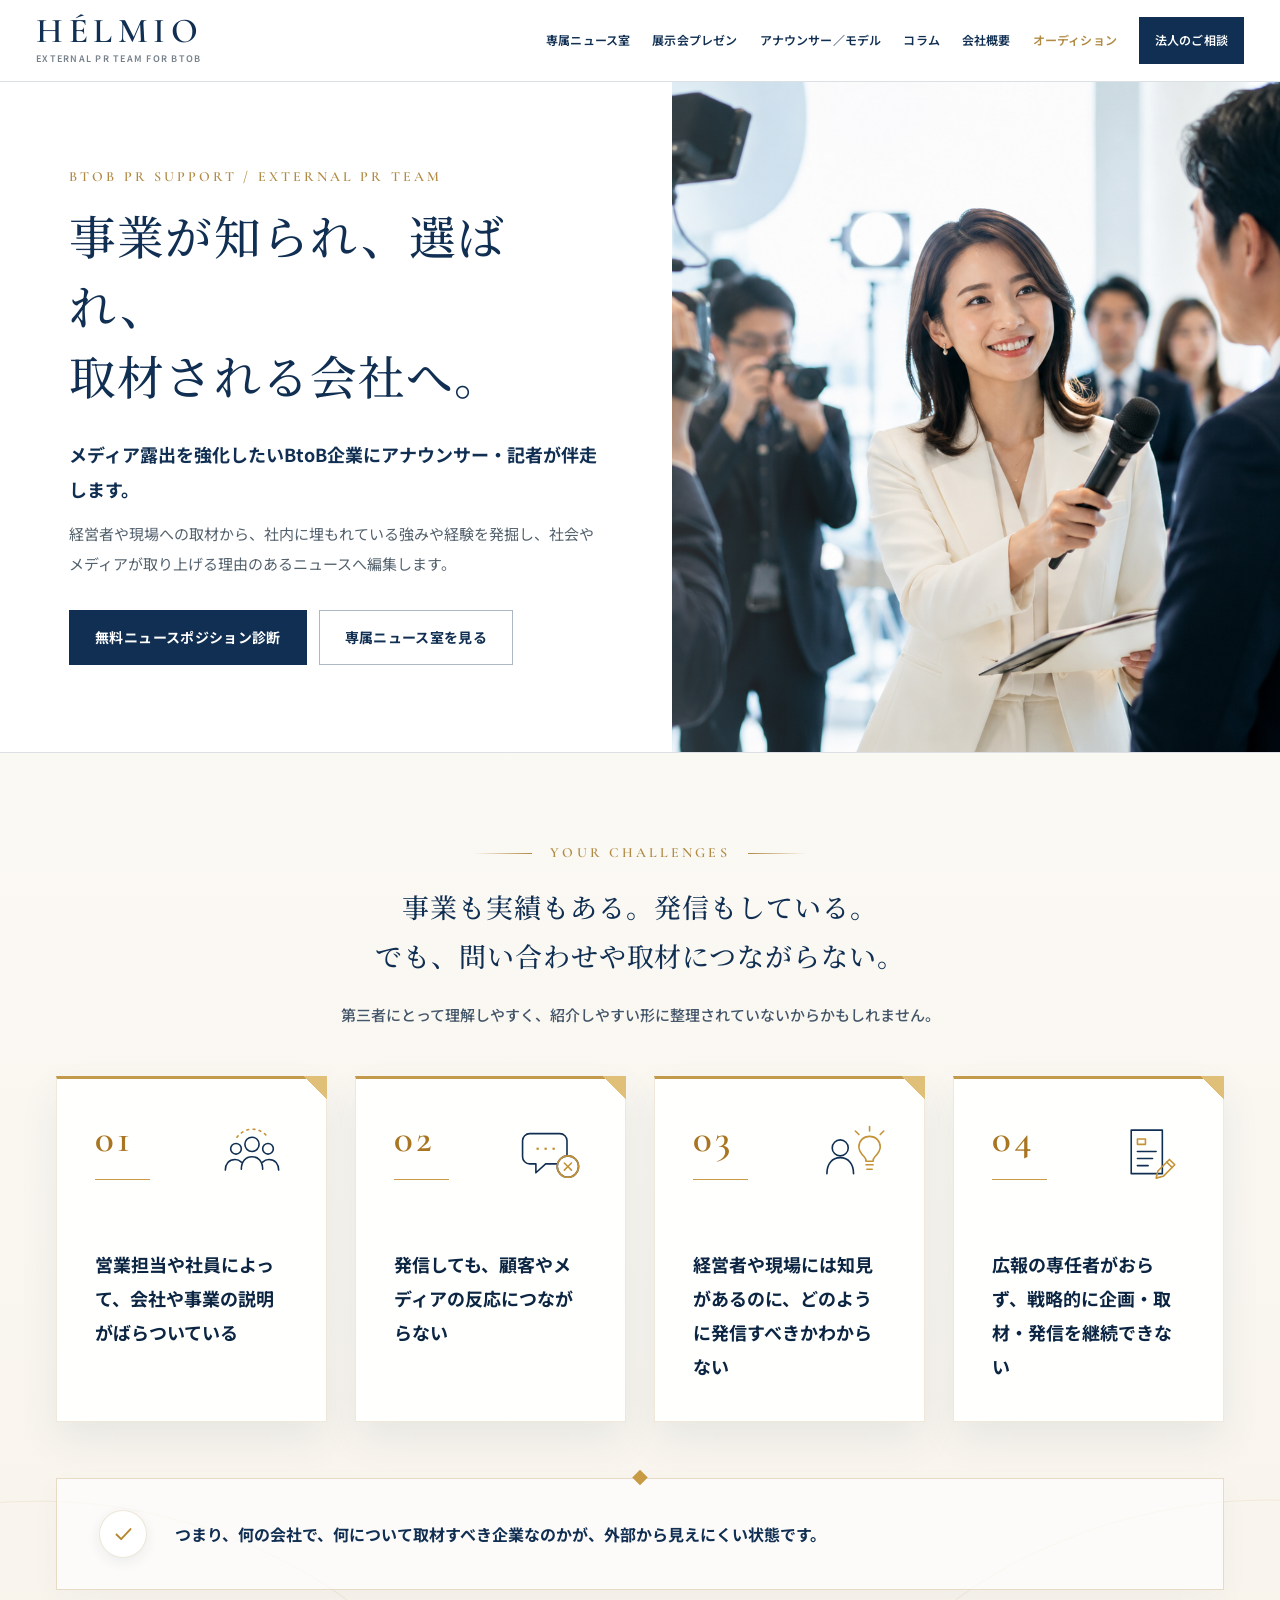
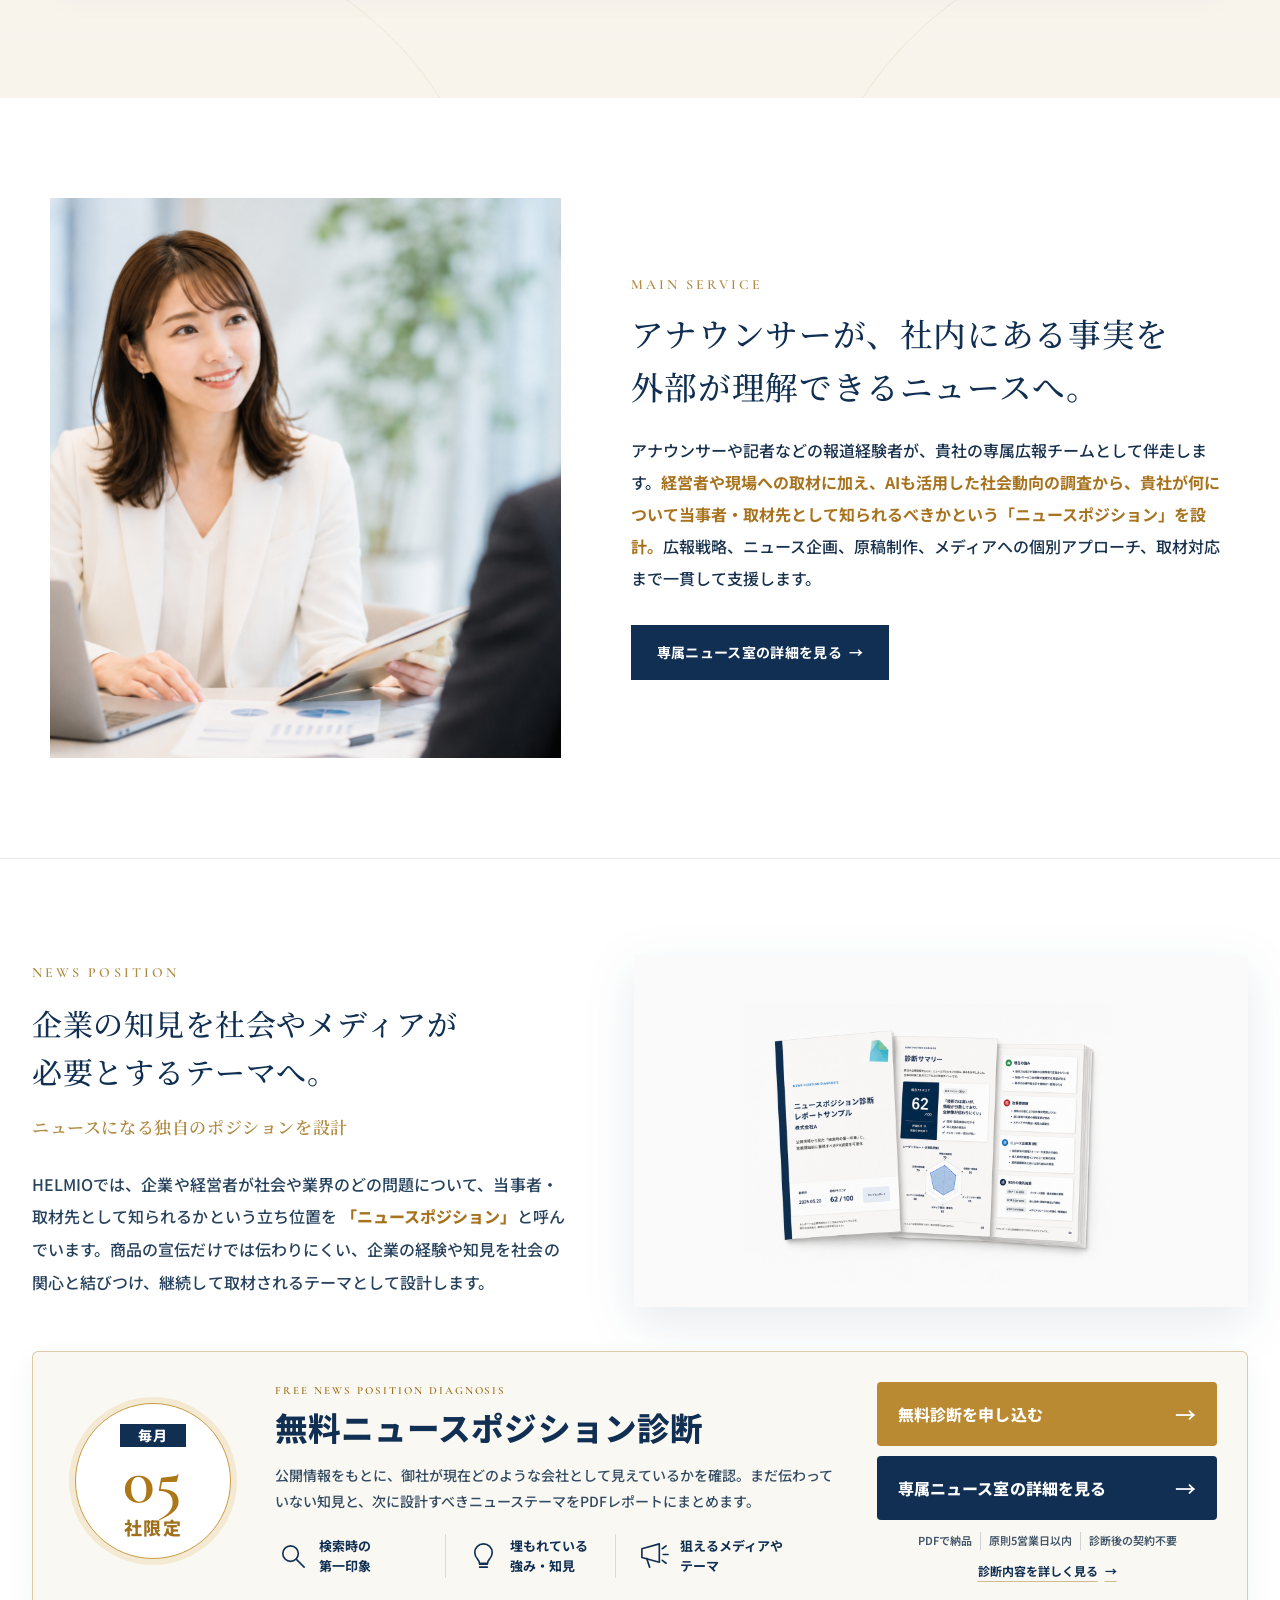
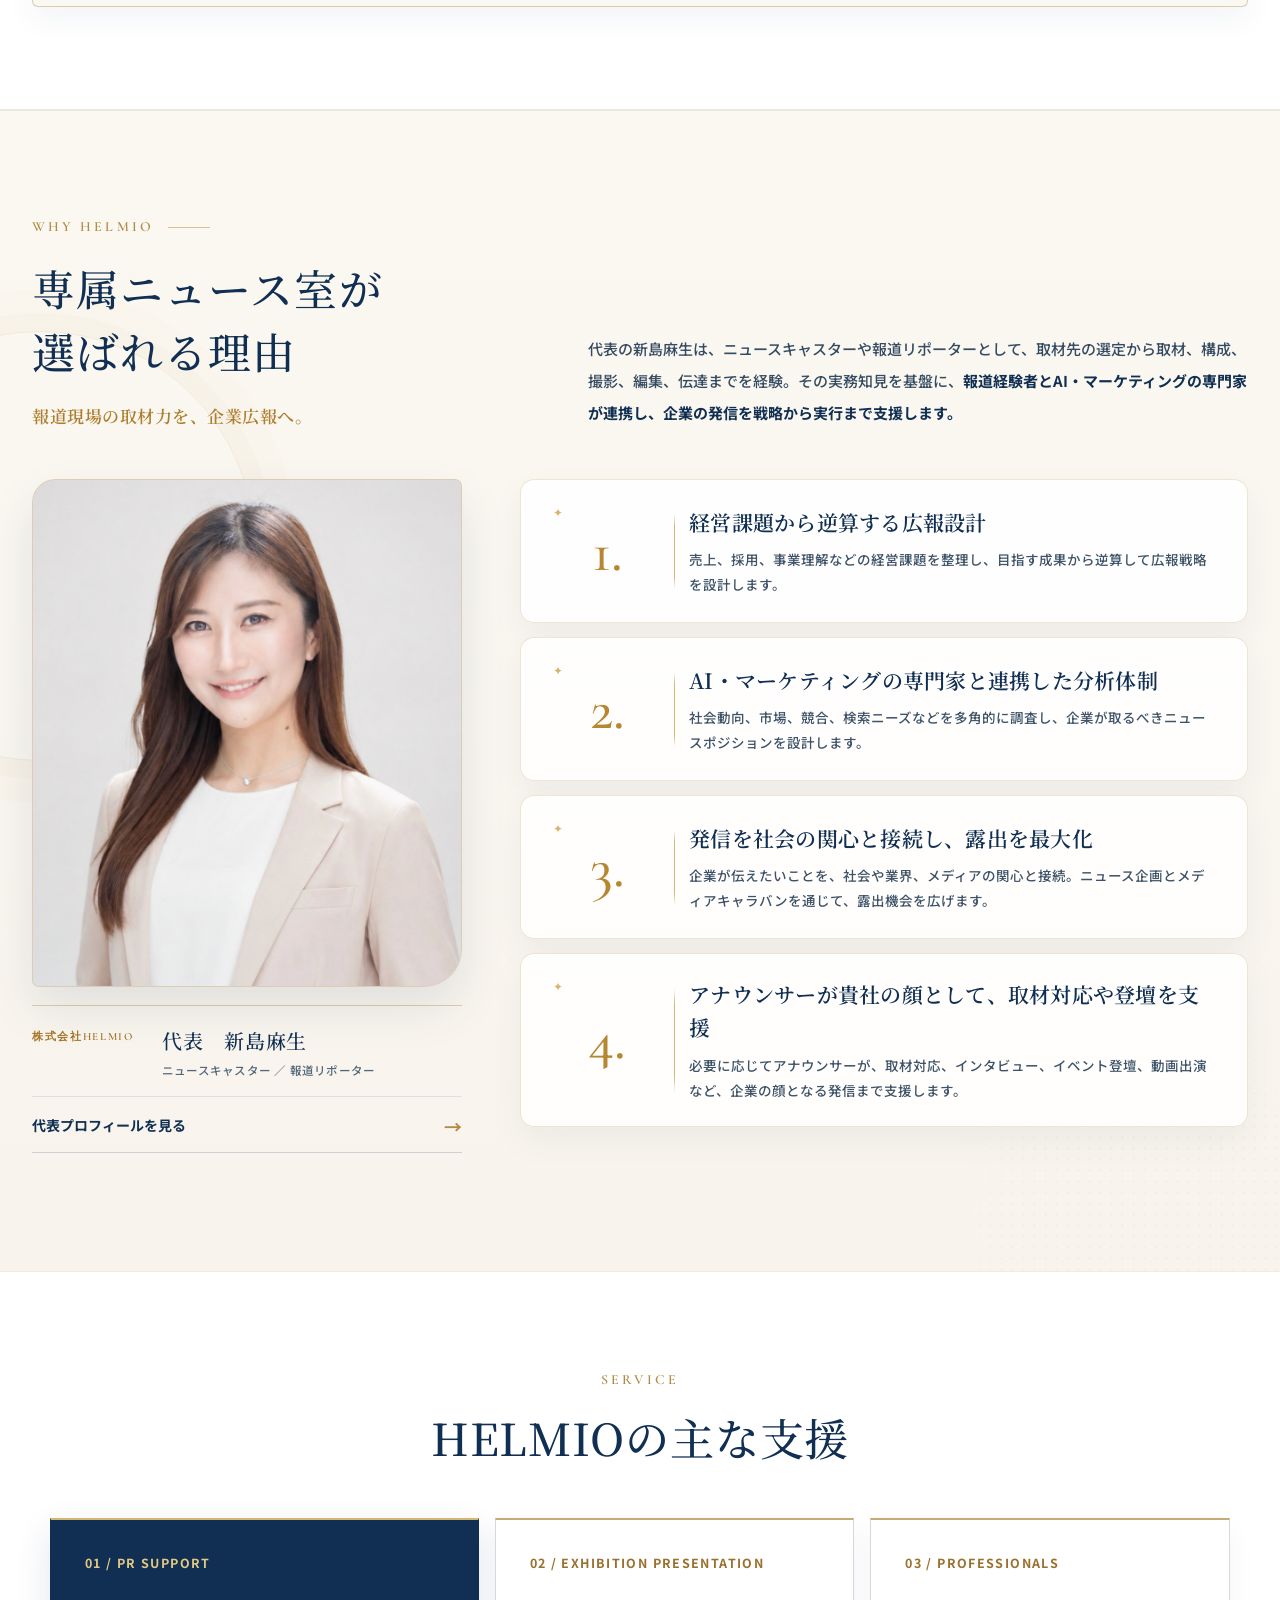
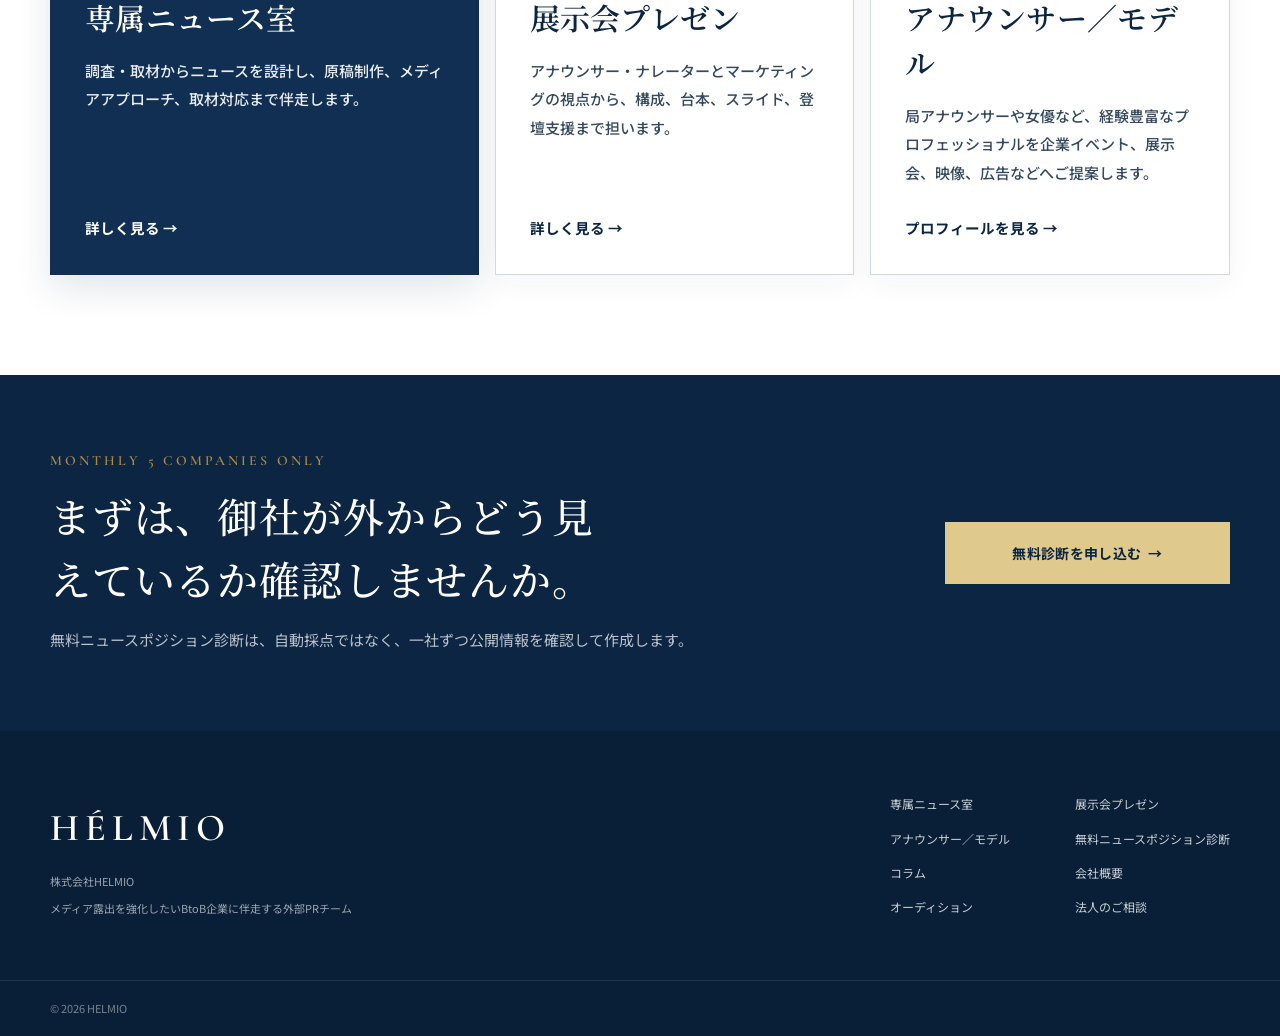
==== commit 81652cea: "Update index.html" ====
--- a/index.html
+++ b/index.html
@@ -115,6 +115,24 @@
     @media(max-width:600px){.why-premium{padding:72px 0 78px}.why-premium__inner{width:calc(100% - 32px)}.why-premium__intro{margin-bottom:34px}.why-premium__title{font-size:31px;line-height:1.58}.why-premium__subcopy{font-size:15px}.why-premium__lead{font-size:14px;line-height:2}.why-premium__photo-card{border-radius:22px 6px 34px 6px}.why-premium__identity{right:13px;bottom:13px;left:13px;padding:13px 14px}.why-premium__identity strong{font-size:17px}.why-premium__card{grid-template-columns:58px minmax(0,1fr);gap:16px;min-height:0;padding:21px 18px 20px;border-radius:10px}.why-premium__number{align-items:flex-start;padding-top:4px;font-size:38px}.why-premium__number::after{right:-8px}.why-premium__number::before{display:none}.why-premium__card h3{font-size:18px;line-height:1.65}.why-premium__card p{margin-top:7px;font-size:13px;line-height:1.85}}
 
 
+    /* WHY HELMIO — profile image refinement */
+    .why-premium__visual{display:flex;flex-direction:column}
+    .why-premium__photo-card{aspect-ratio:4/4.72;border-radius:24px 7px 38px 7px;box-shadow:0 22px 48px rgba(16,47,82,.10)}
+    .why-premium__photo-card::after{background:linear-gradient(180deg,rgba(255,255,255,.10),transparent 46%,rgba(16,47,82,.025))}
+    .why-premium__photo{object-position:center top}
+    .why-premium__identity{display:none}
+    .why-premium__profile-card{margin-top:18px;padding:19px 0 0;border-top:1px solid rgba(177,138,67,.38)}
+    .why-premium__profile-meta{display:grid;grid-template-columns:112px minmax(0,1fr);gap:18px;align-items:start}
+    .why-premium__profile-meta>p{padding-top:4px;color:#a77727;font-family:"Cormorant Garamond",serif;font-size:11px;font-weight:600;line-height:1.5;letter-spacing:.15em;text-transform:uppercase}
+    .why-premium__profile-meta strong{display:block;color:var(--navy);font-family:"Noto Serif JP",serif;font-size:20px;font-weight:500;line-height:1.55;letter-spacing:.035em}
+    .why-premium__profile-meta span{display:block;margin-top:5px;color:#53677a;font-size:11.5px;font-weight:500;line-height:1.65;letter-spacing:.02em}
+    .why-premium__profile-link{display:flex;width:100%;justify-content:space-between;gap:16px;margin-top:16px;padding:13px 0 9px;border-top:1px solid rgba(16,47,82,.10);border-bottom:1px solid rgba(16,47,82,.18)}
+    .why-premium__profile-link::before{display:none}
+    .why-premium__profile-link span{margin-left:auto}
+    @media(max-width:820px){.why-premium__photo-card{aspect-ratio:4/4.5}.why-premium__profile-card{max-width:520px}}
+    @media(max-width:600px){.why-premium__profile-meta{grid-template-columns:1fr;gap:5px}.why-premium__profile-meta>p{padding-top:0}.why-premium__profile-meta strong{font-size:18px}.why-premium__profile-link{font-size:13px}}
+
+
     /* NEWS POSITION — editorial, square-based tone */
     .np-section{padding:96px 0 102px;background:#fff;border-top:1px solid rgba(16,47,82,.10);border-bottom:1px solid rgba(16,47,82,.10)}
     .np-wrap{width:min(1240px,calc(100% - 64px));margin:0 auto}
@@ -149,7 +167,7 @@
     </a>
     <button class="menu-button" type="button" aria-controls="siteNav" aria-expanded="false" aria-label="メニューを開く"><span></span><span></span><span></span></button>
     <nav class="site-nav" id="siteNav" aria-label="メインナビゲーション">
-      <a href="senzokunews.html">専属ニュース室</a>
+      <a href="service/senzoku-newsroom/">専属ニュース室</a>
       <a href="tenjikai.html">展示会プレゼン</a>
       <a href="professionals.html">アナウンサー／モデル</a>
       <a href="column/">コラム</a>
@@ -168,7 +186,7 @@
         <p class="hero__body">経営者や現場への取材から、社内に埋もれている強みや経験を発掘し、社会やメディアが取り上げる理由のあるニュースへ編集します。</p>
         <div class="actions">
           <a class="button button--primary" href="news-position-diagnosis/">無料ニュースポジション診断</a>
-          <a class="button button--outline" href="senzokunews.html">専属ニュース室を見る</a>
+          <a class="button button--outline" href="service/senzoku-newsroom/">専属ニュース室を見る</a>
         </div>
       </div>
       <figure class="hero__visual"><img src="tophero.png" alt="企業への取材を通じて強みや経験を発掘するHELMIO" fetchpriority="high"></figure>
@@ -230,7 +248,7 @@
         <p class="kicker">MAIN SERVICE</p>
         <h2 id="newsroom-title"><span class="newsroom-title-line">アナウンサーが、社内にある事実を</span><span class="newsroom-title-line">外部が理解できるニュースへ。</span></h2>
         <p>アナウンサーや記者などの報道経験者が、貴社の専属広報チームとして伴走します。<span class="newsroom__emphasis">経営者や現場への取材に加え、AIも活用した社会動向の調査から、貴社が何について当事者・取材先として知られるべきかという「ニュースポジション」を設計。</span>広報戦略、ニュース企画、原稿制作、メディアへの個別アプローチ、取材対応まで一貫して支援します。</p>
-        <a class="button button--primary" href="senzokunews.html">専属ニュース室の詳細を見る&nbsp; →</a>
+        <a class="button button--primary" href="service/senzoku-newsroom/">専属ニュース室の詳細を見る&nbsp; →</a>
       </div>
     </section>
 
@@ -292,7 +310,7 @@
             <a class="np-action np-action--gold" href="contact.html?request=news-position-diagnosis#request">
               <span>無料診断を申し込む</span><span aria-hidden="true">→</span>
             </a>
-            <a class="np-action np-action--navy" href="senzokunews.html">
+            <a class="np-action np-action--navy" href="service/senzoku-newsroom/">
               <span>専属ニュース室の詳細を見る</span><span aria-hidden="true">→</span>
             </a>
             <div class="np-offer__meta" aria-label="診断の条件">
@@ -319,13 +337,17 @@
           <div class="why-premium__visual">
             <figure class="why-premium__photo-card">
               <img class="why-premium__photo" src="syacho.jpg" alt="株式会社HELMIO代表 新島麻生" loading="lazy">
-              <figcaption class="why-premium__identity">
-                <small>株式会社HELMIO</small>
-                <strong>代表　新島麻生</strong>
-                <span>ニュースキャスター ／ 報道リポーター</span>
-              </figcaption>
             </figure>
-            <a class="why-premium__profile-link" href="company.html#representative">代表プロフィールを見る <span aria-hidden="true">→</span></a>
+            <div class="why-premium__profile-card">
+              <div class="why-premium__profile-meta">
+                <p>株式会社HELMIO</p>
+                <div>
+                  <strong>代表　新島麻生</strong>
+                  <span>ニュースキャスター ／ 報道リポーター</span>
+                </div>
+              </div>
+              <a class="why-premium__profile-link" href="company.html#representative">代表プロフィールを見る <span aria-hidden="true">→</span></a>
+            </div>
           </div>
 
           <div class="why-premium__cards">
@@ -368,7 +390,7 @@
     <section class="section" aria-labelledby="services-title">
       <header class="heading heading--center"><p class="kicker">SERVICE</p><h2 id="services-title">HELMIOの主な支援</h2></header>
       <div class="service-grid">
-        <a class="service-card service-card--main" href="senzokunews.html">
+        <a class="service-card service-card--main" href="service/senzoku-newsroom/">
           <span>01 / PR SUPPORT</span><h3>専属ニュース室</h3><p>調査・取材からニュースを設計し、原稿制作、メディアアプローチ、取材対応まで伴走します。</p><strong>詳しく見る →</strong>
         </a>
         <a class="service-card" href="tenjikai.html">
@@ -390,7 +412,7 @@
     <div class="footer-inner">
       <div class="footer-brand"><a class="footer-logo" href="index.html">HÉLMIO</a><p>株式会社HELMIO</p><p>メディア露出を強化したいBtoB企業に伴走する外部PRチーム</p></div>
       <nav class="footer-nav" aria-label="フッターナビゲーション">
-        <a href="senzokunews.html">専属ニュース室</a><a href="tenjikai.html">展示会プレゼン</a><a href="professionals.html">アナウンサー／モデル</a><a href="news-position-diagnosis/">無料ニュースポジション診断</a><a href="column/">コラム</a><a href="company.html">会社概要</a><a href="audition.html">オーディション</a><a href="contact.html">法人のご相談</a>
+        <a href="service/senzoku-newsroom/">専属ニュース室</a><a href="tenjikai.html">展示会プレゼン</a><a href="professionals.html">アナウンサー／モデル</a><a href="news-position-diagnosis/">無料ニュースポジション診断</a><a href="column/">コラム</a><a href="company.html">会社概要</a><a href="audition.html">オーディション</a><a href="contact.html">法人のご相談</a>
       </nav>
     </div>
     <div class="footer-bottom">© 2026 HELMIO</div>
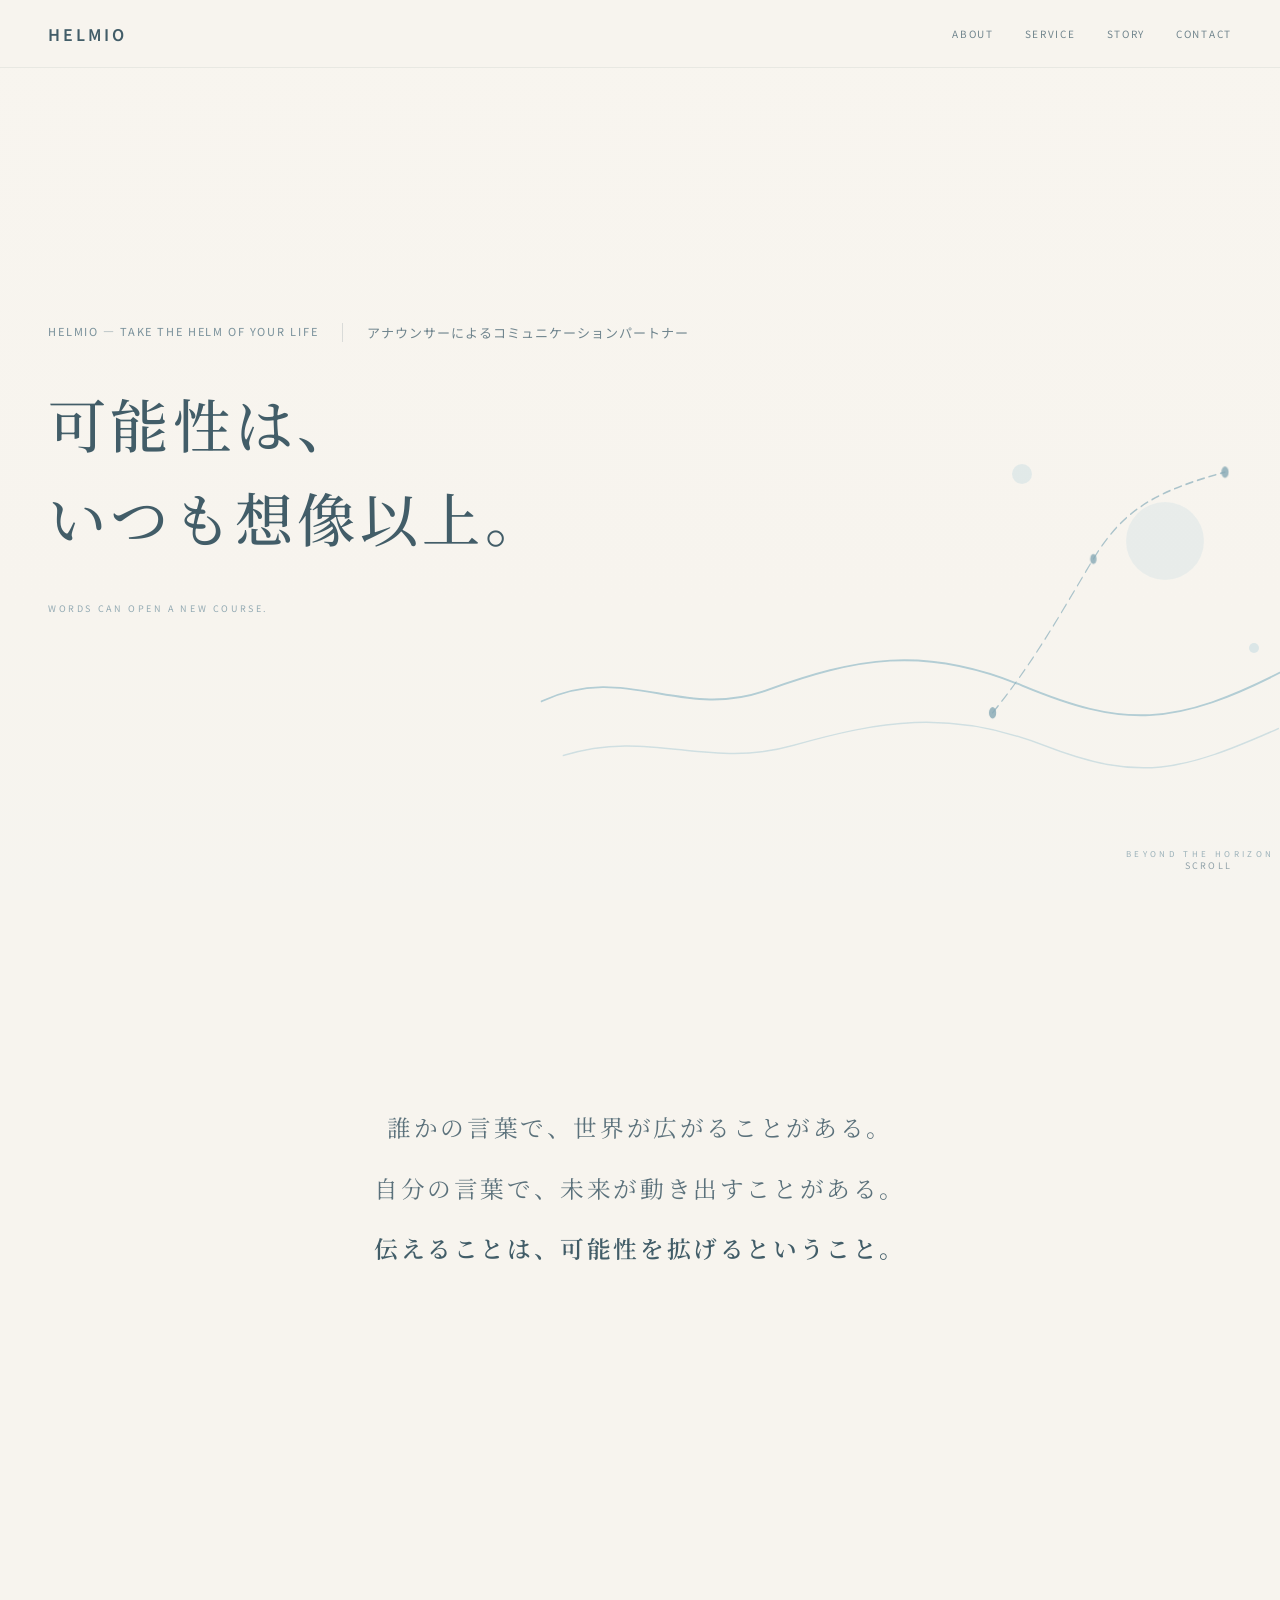
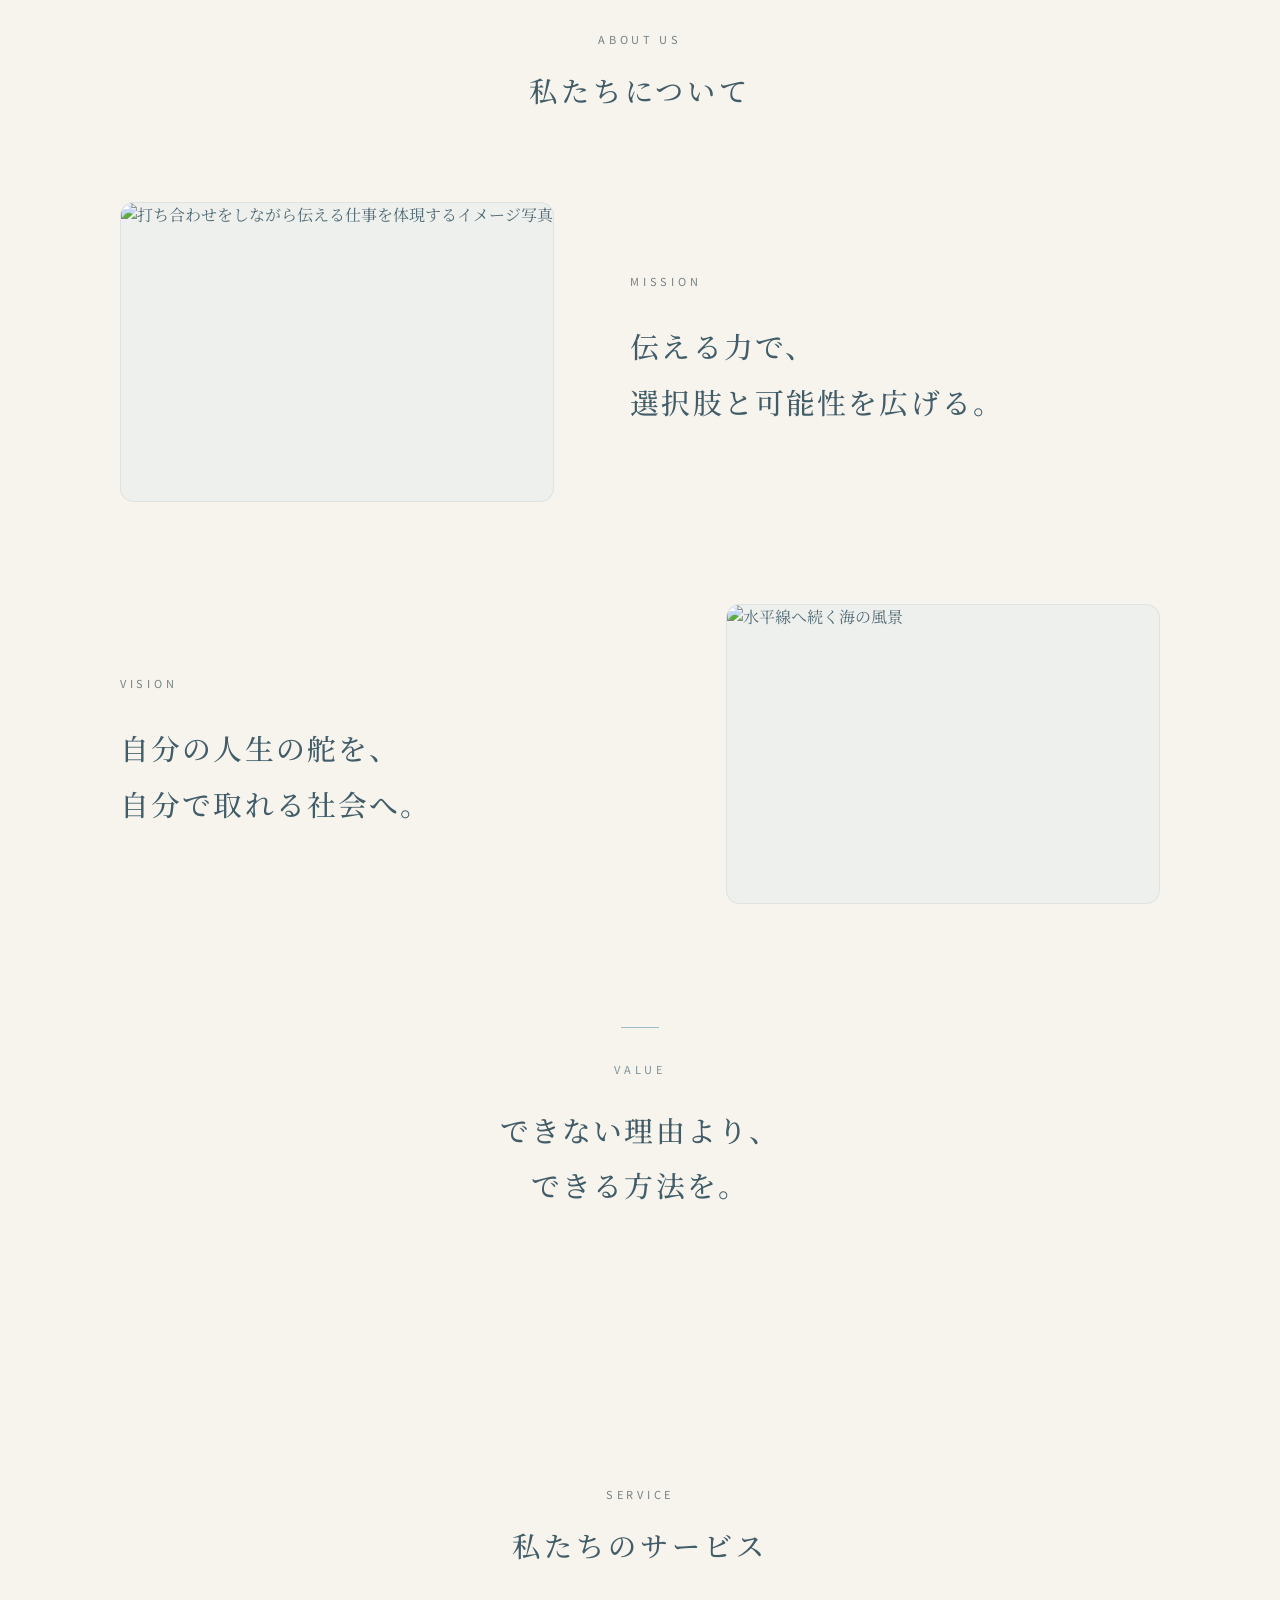
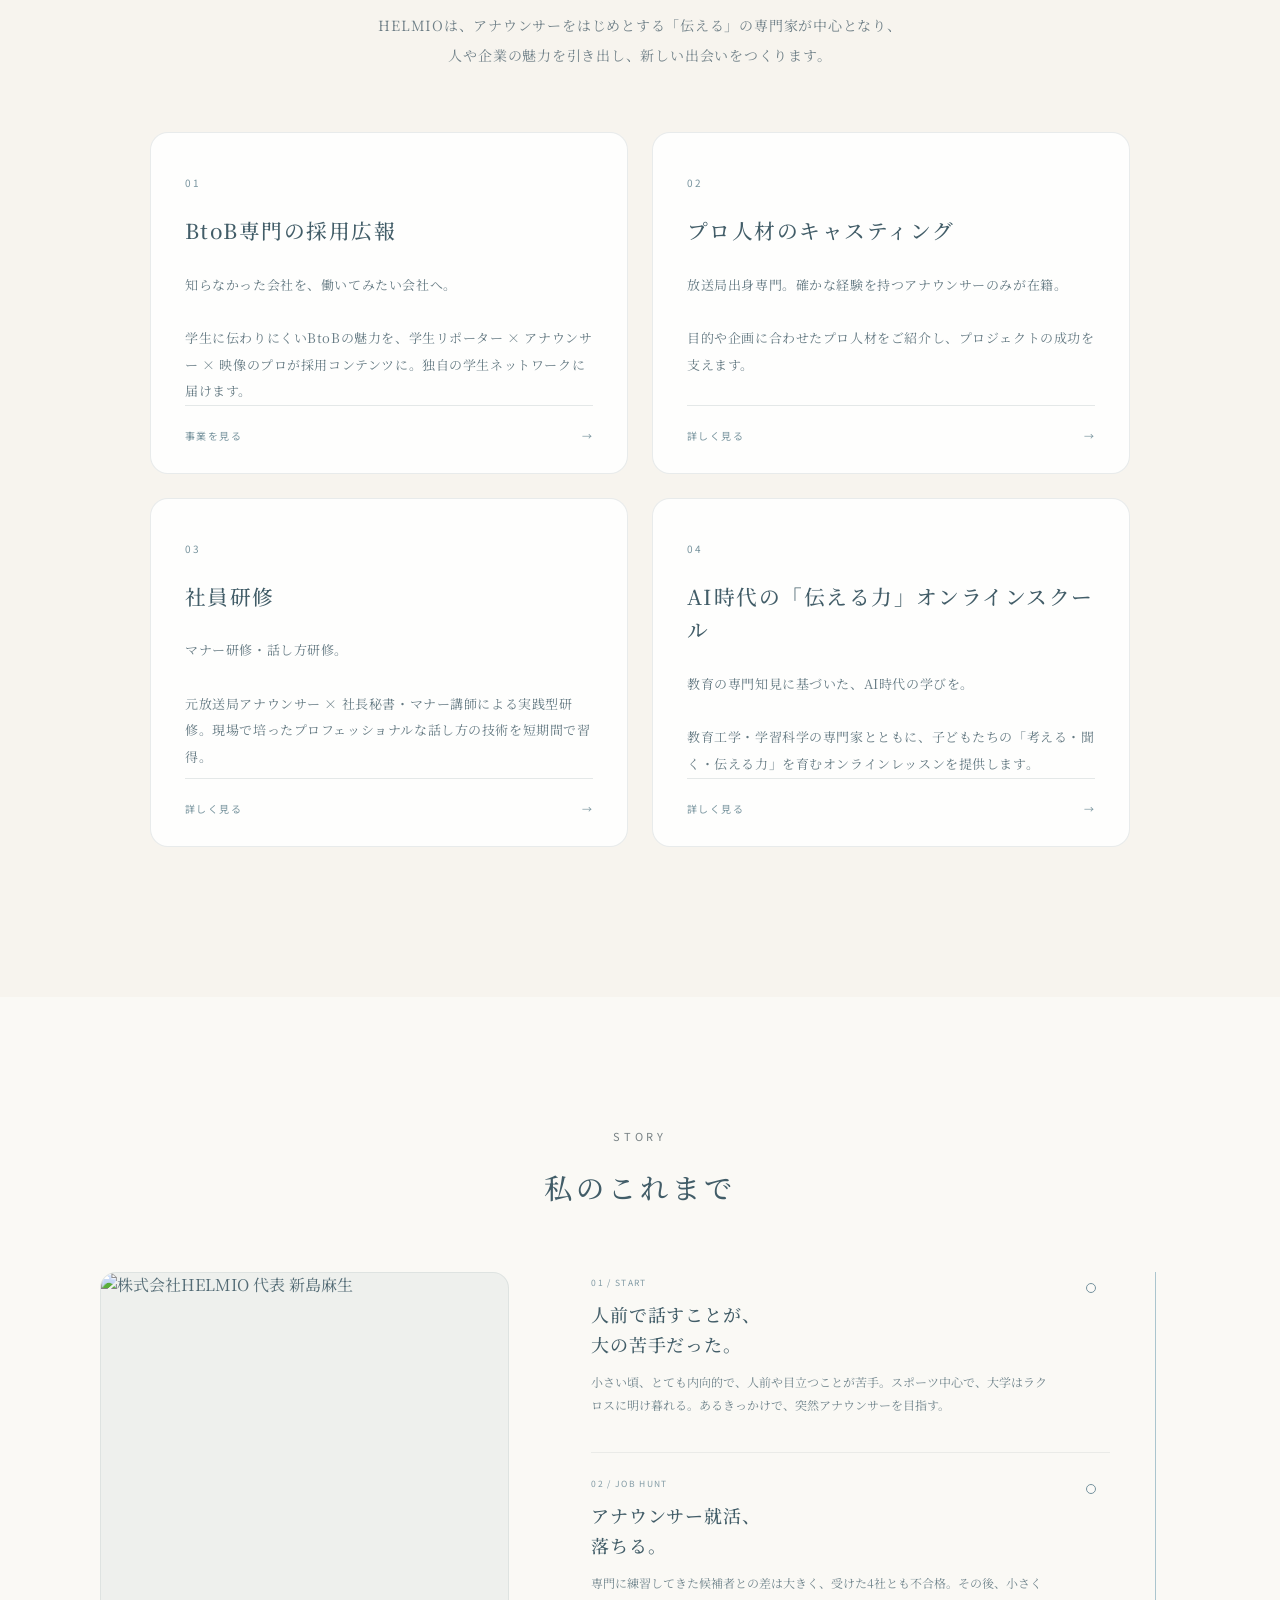
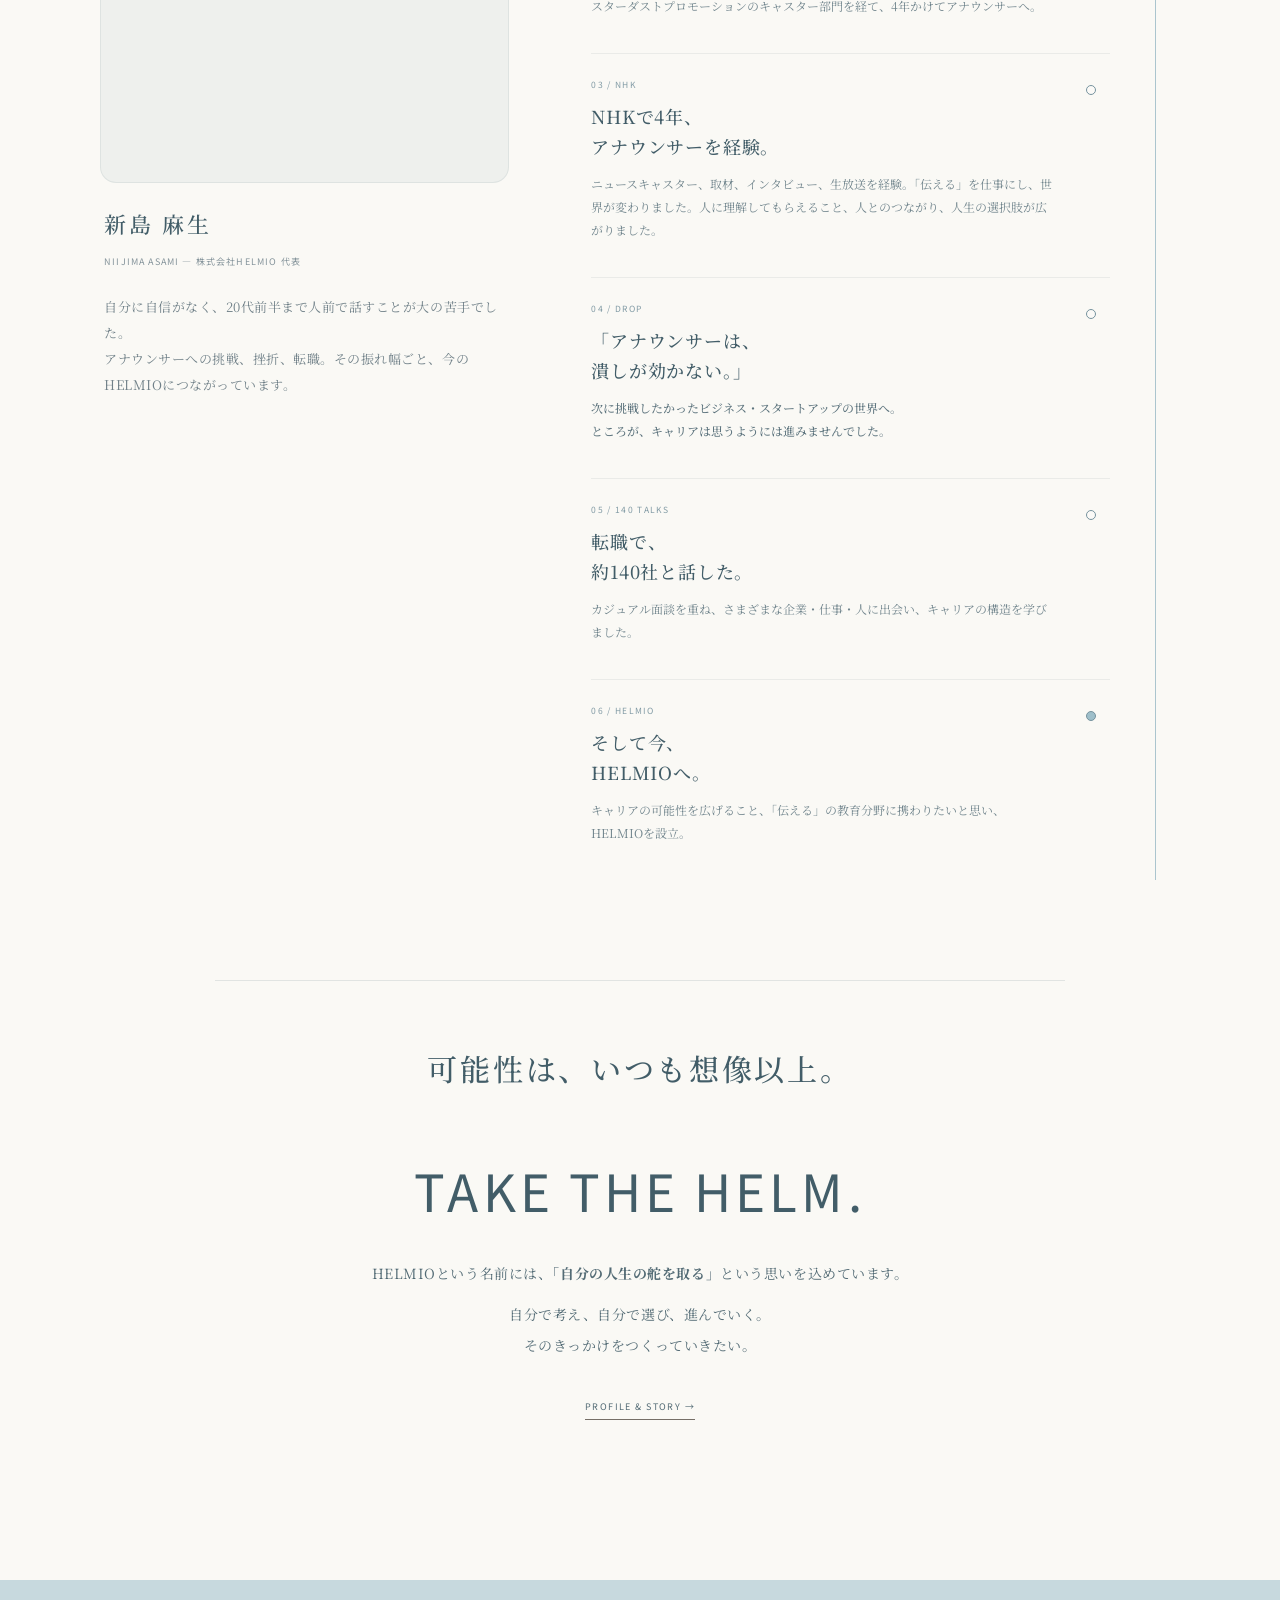
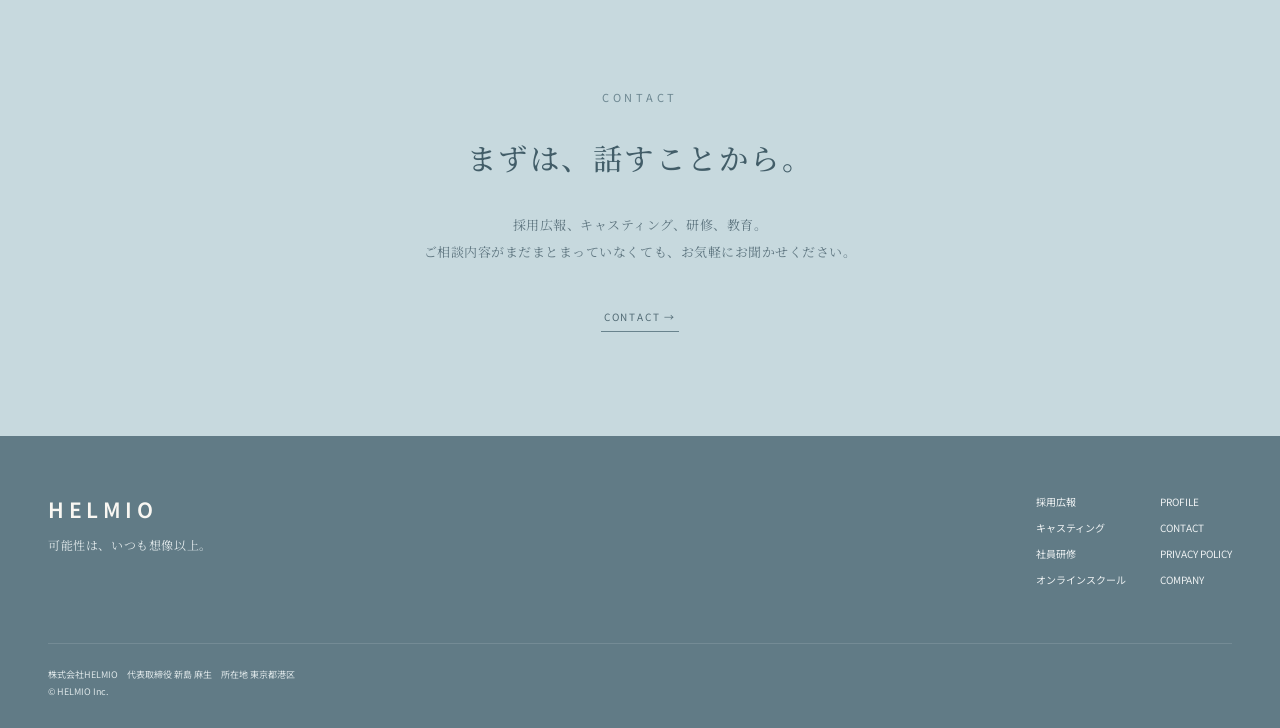
==== commit e1aa8e18: "Update index.html" ====
--- a/index.html
+++ b/index.html
@@ -1,433 +1,588 @@
-<!DOCTYPE html>
+<!doctype html>
 <html lang="ja">
 <head>
-  <meta charset="utf-8">
-  <meta name="viewport" content="width=device-width, initial-scale=1">
-  <title>BtoB企業の広報支援・外部PRチーム｜株式会社HELMIO</title>
-  <meta name="description" content="メディア露出を強化したいBtoB企業にアナウンサー・記者が伴走します。経営者や現場への取材から強みや経験を発掘し、広報戦略、ニュース企画、メディアアプローチまで支援します。">
-  <meta name="robots" content="index, follow, max-image-preview:large">
-  <link rel="canonical" href="https://hel-mio.com/">
-  <meta property="og:type" content="website">
-  <meta property="og:title" content="BtoB企業の広報支援・外部PRチーム｜株式会社HELMIO">
-  <meta property="og:description" content="事業が知られ、選ばれ、取材される会社へ。取材から企業独自のニュースを発掘する外部PRチームです。">
-  <meta property="og:url" content="https://hel-mio.com/">
-  <meta property="og:site_name" content="HELMIO">
-  <meta property="og:locale" content="ja_JP">
-  <meta property="og:image" content="https://hel-mio.com/tophero.png">
-  <meta name="twitter:card" content="summary_large_image">
-  <link rel="preconnect" href="https://fonts.googleapis.com">
-  <link rel="preconnect" href="https://fonts.gstatic.com" crossorigin>
-  <link href="https://fonts.googleapis.com/css2?family=Cormorant+Garamond:wght@400;500;600&family=Noto+Sans+JP:wght@400;500;600;700&family=Noto+Serif+JP:wght@400;500;600&display=swap" rel="stylesheet">
-  <script type="application/ld+json">
-  {
-    "@context":"https://schema.org",
-    "@graph":[
-      {
-        "@type":"WebSite",
-        "@id":"https://hel-mio.com/#website",
-        "url":"https://hel-mio.com/",
-        "name":"HELMIO",
-        "alternateName":["HÉLMIO","ヘルミオ"],
-        "inLanguage":"ja"
-      },
-      {
-        "@type":"Organization",
-        "@id":"https://hel-mio.com/#organization",
-        "name":"株式会社HELMIO",
-        "alternateName":["HELMIO","HÉLMIO","ヘルミオ"],
-        "url":"https://hel-mio.com/",
-        "description":"メディア露出を強化したいBtoB企業に伴走する外部PRチーム。経営者や現場への取材から企業の強みや経験を発掘し、ニュースへ編集する。",
-        "founder":{"@type":"Person","name":"新島 麻生"}
-      }
-    ]
+<meta charset="utf-8">
+<meta name="viewport" content="width=device-width,initial-scale=1">
+<title>HELMIO | 可能性は、いつも想像以上。</title>
+<meta name="description" content="株式会社HELMIO。アナウンサーによるコミュニケーションパートナー。">
+<link rel="preconnect" href="https://fonts.googleapis.com">
+<link rel="preconnect" href="https://fonts.gstatic.com" crossorigin>
+<link href="https://fonts.googleapis.com/css2?family=Noto+Sans+JP:wght@400;500;600&family=Noto+Serif+JP:wght@400;500;600&display=swap" rel="stylesheet">
+<style>
+:root{
+  --paper:#f7f4ee;
+  --paper-2:#fbfaf7;
+  --ink:#4f626b;
+  --navy:#607985;
+  --muted:#76868d;
+  --blue:#b9d0d8;
+  --blue-mid:#9ebfca;
+  --blue-soft:#e3ecef;
+  --line:rgba(79,98,107,.16);
+  --serif:"Noto Serif JP","Noto Serif CJK JP","Yu Mincho","Hiragino Mincho ProN",serif;
+  --sans:"Noto Sans JP","Noto Sans CJK JP","Yu Gothic",sans-serif;
+}
+*{box-sizing:border-box}
+html{scroll-behavior:smooth}
+body{margin:0;color:var(--ink);background:var(--paper);font-family:var(--serif);font-weight:400;-webkit-font-smoothing:antialiased}
+a{color:inherit;text-decoration:none}.wrap{width:min(1280px,calc(100% - 96px));margin:auto}
+.label{font-family:var(--sans);font-size:11px;line-height:1.4;letter-spacing:.34em;text-transform:uppercase;color:#788285}
+header{position:fixed;z-index:30;inset:0 0 auto;height:68px;border-bottom:1px solid rgba(79,98,107,.10);background:rgba(247,244,238,.92);backdrop-filter:blur(12px)}
+.nav{height:100%;display:flex;align-items:center;justify-content:space-between}.logo{font-family:var(--sans);font-size:16px;font-weight:600;letter-spacing:.19em;color:#526872}.navlinks{display:flex;align-items:center;gap:31px;font-family:var(--sans);font-size:10px;letter-spacing:.17em;color:#74848b}
+/* HERO: v5の文字サイズを維持。背景の“ふんわり光”は廃止し、水平線と波だけでHELM / 海 / 未知を表現 */
+.hero{min-height:760px;height:100svh;display:flex;align-items:center;position:relative;overflow:hidden;background:var(--paper)}
+.hero:after{content:"";position:absolute;left:0;right:0;bottom:15%;height:1px;background:linear-gradient(90deg,transparent 0 8%,rgba(83,121,136,.14) 24%,rgba(83,121,136,.30) 52%,rgba(83,121,136,.12) 82%,transparent 100%)}
+.hero-inner{padding-top:38px;position:relative;z-index:2}.hero-kicker{display:flex;gap:24px;align-items:center;margin-bottom:36px}.hero-kicker .label{margin:0;font-size:11px;letter-spacing:.17em}.hero-partner{font-family:var(--sans);font-size:13px;letter-spacing:.075em;color:#6f8087;padding-left:24px;border-left:1px solid rgba(36,33,30,.18);font-weight:400}
+.hero h1{margin:0;font-size:clamp(48px,4.55vw,68px);font-weight:500;line-height:1.62;letter-spacing:.075em}.hero-sub{font-size:14px;line-height:2.1;margin-top:30px;color:#708088;letter-spacing:.07em}.scroll{position:absolute;right:48px;bottom:28px;font-family:var(--sans);font-size:9px;letter-spacing:.25em;color:#8a989e}
+.sea-mark{display:none}.sea-mark path{fill:none;stroke:#9fbec8;stroke-width:1.1}.sea-mark path:nth-child(2){opacity:.62}.sea-mark path:nth-child(3){opacity:.35}.sea-word{position:absolute;right:5.5%;bottom:25%;font-family:var(--sans);font-size:9px;letter-spacing:.46em;color:rgba(59,87,98,.48);writing-mode:vertical-rl}
+.message{min-height:620px;display:flex;align-items:center;justify-content:center;text-align:center;padding:96px 24px 86px;background:var(--paper);position:relative;overflow:hidden}
+.message-inner{max-width:940px;position:relative;z-index:2}.message-copy{margin:0;font-size:clamp(22px,1.85vw,29px);line-height:2.55;letter-spacing:.11em}.message-line{display:block;opacity:0;transform:translateY(18px);transition:opacity .8s ease,transform .8s ease}.message-inner.show .message-line{opacity:1;transform:none}.message-inner.show .message-line:nth-child(1){transition-delay:.05s}.message-inner.show .message-line:nth-child(2){transition-delay:.25s}.message-inner.show .message-line:nth-child(3){transition-delay:.45s}.message-line.accent{font-weight:600;color:#556d78}.message-art{margin:42px auto 0;display:block;width:min(440px,72vw);height:auto;opacity:.78}.message-art path,.message-art circle{animation:floatWave 7s ease-in-out infinite}
+.about{padding:132px 0 148px;background:var(--paper)}.section-head{text-align:center;margin-bottom:74px}.section-head .label{display:block;margin-bottom:22px}.section-head h2{font-size:clamp(28px,2.2vw,35px);line-height:1.55;letter-spacing:.14em;font-weight:500;margin:0}
+.about-grid{max-width:1040px;margin:0 auto}.about-row{display:grid;grid-template-columns:1fr 1.22fr;align-items:center;gap:76px;min-height:330px}.about-row + .about-row{margin-top:72px}.about-row.reverse{grid-template-columns:1.22fr 1fr}.about-copy .label{margin-bottom:28px;color:#778184}.about-copy h3{font-size:clamp(27px,2.25vw,34px);font-weight:500;line-height:1.95;letter-spacing:.075em;margin:0}
+.photo-slot{width:100%;height:300px;border-radius:14px;background:#f0ede7;border:1px solid rgba(36,33,30,.1);display:flex;align-items:center;justify-content:center;position:relative;overflow:hidden;color:#7d7a75;font-family:var(--sans);font-size:9px;letter-spacing:.25em}.photo-slot:before{content:"";position:absolute;inset:14px;border:1px solid rgba(36,33,30,.08);border-radius:8px}.photo-slot:after{content:"PHOTO";position:relative;z-index:1}.photo-slot .horizon{position:absolute;left:0;right:0;bottom:25%;height:1px;background:rgba(73,111,126,.20)}.illustration-slot{width:100%;height:300px;border-radius:14px;background:#f4f1eb;border:1px solid rgba(79,98,107,.10);display:flex;align-items:center;justify-content:center;position:relative;overflow:hidden}.illustration-slot svg{width:100%;height:100%}.illustration-slot .caption{position:absolute;bottom:18px;left:22px;font-family:var(--sans);font-size:9px;letter-spacing:.24em;color:#88a2ad}.illustration-slot{width:100%;height:300px;border-radius:14px;background:linear-gradient(180deg,#f3f0e8 0%,#ebe8df 100%);border:1px solid rgba(36,33,30,.1);display:flex;align-items:center;justify-content:center;position:relative;overflow:hidden}.illustration-slot svg{width:86%;height:auto}.illustration-slot .caption{position:absolute;bottom:16px;left:20px;font-family:var(--sans);font-size:9px;letter-spacing:.22em;color:#7d7a75}
+.value{margin:0}.value .label{margin-bottom:29px}.value h3{font-size:clamp(27px,2.25vw,34px);line-height:1.9;letter-spacing:.075em;font-weight:500;margin:0}
+.service{padding:126px 0 150px;background:var(--paper)}.service .section-head{margin-bottom:42px}.service-intro{max-width:760px;margin:0 auto 62px;text-align:center;font-size:14px;line-height:2.15;letter-spacing:.055em;color:#708088}.service-grid{max-width:980px;margin:auto;display:grid;grid-template-columns:repeat(2,1fr);gap:24px}.service-card{min-height:338px;border:1px solid rgba(36,33,30,.12);border-radius:18px;background:rgba(255,255,255,.88);padding:42px 34px 30px;display:flex;flex-direction:column;transition:.25s ease}.service-card:hover{transform:translateY(-4px);box-shadow:0 18px 50px rgba(30,35,38,.05)}.service-no{font-family:var(--sans);font-size:10px;letter-spacing:.22em;color:#7d8c91;margin-bottom:24px}.service-card h3{font-size:clamp(20px,1.62vw,26px);line-height:1.62;letter-spacing:.07em;font-weight:500;margin:0 0 24px}.service-card p{font-size:13px;line-height:2.05;letter-spacing:.045em;margin:0;color:#5e5954}.service-link{margin-top:auto;padding-top:22px;border-top:1px solid var(--line);font-family:var(--sans);font-size:10px;letter-spacing:.14em;color:#68787d;display:flex;justify-content:space-between;align-items:center}
+.story{padding:132px 0 160px;background:var(--paper-2)}.story .section-head{margin-bottom:62px}.founder{max-width:980px;margin:0 auto 60px;display:block}.founder-name{font-size:24px;letter-spacing:.12em;margin:0 0 10px;font-weight:500}.founder small{font-family:var(--sans);font-size:9px;letter-spacing:.13em;color:#85949b}.founder-intro{max-width:760px;margin:18px 0 0;font-size:15px;line-height:2.15;letter-spacing:.045em;color:#708088}
+.timeline{max-width:980px;margin:auto;position:relative;padding:10px 120px 0 0}.timeline:after{content:"";position:absolute;top:0;bottom:0;right:48px;width:1px;background:#9ebfca}.timeline svg,.timeline .ghost{display:none}.timeline-grid{position:relative;z-index:2;display:block}.node{position:relative;padding:0 78px 34px 0;margin:0 0 18px;border-bottom:1px solid rgba(36,33,30,.08)}.node:last-child{margin-bottom:0;border-bottom:0}.node-dot{position:absolute;right:43px;top:7px;width:10px;height:10px;border:1.5px solid #425259;border-radius:50%;background:var(--paper-2);margin:0;transform:translateX(50%)}.node:last-child .node-dot{background:#8db4c1}.node-meta{font-family:var(--sans);font-size:8.5px;letter-spacing:.16em;color:#829096;margin-bottom:11px}.node h4{font-size:16px;line-height:1.72;letter-spacing:.048em;font-weight:500;margin:0 0 10px}.node h4.cliff-title{font-size:22px;line-height:1.56}.node p{font-size:11.5px;line-height:1.9;margin:0;color:#7a888f;max-width:690px}.node .drop{font-weight:500;color:#4c4844}.story-end{max-width:850px;margin:92px auto 0;text-align:center;padding-top:58px;border-top:1px solid var(--line)}.story-end .belief{font-size:clamp(27px,2.35vw,36px);line-height:1.95;letter-spacing:.09em;margin:0 0 56px;font-weight:500}.take{font-family:var(--sans);font-size:clamp(39px,4vw,62px);letter-spacing:.08em;margin:0 0 31px}.story-end p{font-size:14px;line-height:2.2;letter-spacing:.04em;margin:0 0 10px}.profile{display:inline-block;margin-top:29px;font-family:var(--sans);font-size:9px;letter-spacing:.16em;padding-bottom:6px;border-bottom:1px solid #766f67}
+.contact{padding:120px 0;text-align:center;background:var(--blue)}.contact h2{font-size:clamp(28px,2.3vw,36px);line-height:1.95;letter-spacing:.085em;font-weight:500;margin:0 0 45px}.contact a{font-family:var(--sans);font-size:10px;letter-spacing:.18em;border-bottom:1px solid var(--ink);padding:0 3px 7px}
+footer{background:var(--navy);color:#f9f7f2;padding:58px 0 28px;font-family:var(--sans)}.footer-top{display:flex;justify-content:space-between;gap:45px;margin-bottom:56px}.footer-logo{font-size:21px;font-weight:600;letter-spacing:.22em}.footer-copy{font-family:var(--serif);font-size:12px;letter-spacing:.05em;color:#d9e2e5;margin-top:12px}.footer-links{display:grid;grid-template-columns:repeat(2,auto);gap:11px 34px;font-size:10px;color:#e0e7e9}.legal{border-top:1px solid rgba(255,255,255,.12);padding-top:22px;font-size:9px;color:#d4dde0;line-height:1.9}.reveal{opacity:0;transform:translateY(12px);transition:.75s ease}.reveal.show{opacity:1;transform:none}
+@keyframes floatWave{0%,100%{transform:translateY(0px)}50%{transform:translateY(-4px)}}
+@media(max-width:1180px){.wrap{width:min(1040px,calc(100% - 64px))}.node h4{font-size:15px}}
+@media(max-width:760px){.wrap{width:calc(100% - 40px)}header{height:58px}.navlinks{display:none}.hero{min-height:680px}.hero-kicker{display:block;margin-bottom:32px}.hero-partner{border-left:0;padding:10px 0 0;font-size:12px}.hero-kicker .label{font-size:10px}.hero h1{font-size:42px;line-height:1.55;letter-spacing:.055em}.hero-sub{font-size:12px}.sea-mark{width:100%;right:-22%;bottom:2%;height:220px}.sea-word{display:none}.scroll{right:20px}.message{min-height:560px;padding:82px 20px 72px}.message p{font-size:20px;line-height:2.28;letter-spacing:.07em}.message-art{width:min(320px,82vw);margin-top:28px}.about{padding:100px 0 115px}.section-head{margin-bottom:58px}.section-head h2{font-size:27px}.about-row,.about-row.reverse{grid-template-columns:1fr;gap:44px;min-height:0}.about-row + .about-row{margin-top:92px}.about-row.reverse .about-copy{order:2}.about-row.reverse .photo-slot{order:1}.photo-slot,.illustration-slot{height:220px}.about-copy{text-align:left}.about-copy h3{font-size:25px}.service{padding:100px 0 115px}.service .section-head{margin-bottom:34px}.service-intro{text-align:left;margin-bottom:50px;font-size:13px}.service-grid{grid-template-columns:1fr}.service-card{min-height:330px;padding:36px 27px 28px}.service-card h3{font-size:24px}.story{padding:105px 0 120px}.founder{margin-bottom:46px}.founder-intro{margin-top:18px}.timeline{padding:0 0 0 24px;border-left:1.5px solid #9ebfca}.timeline:after{display:none}.timeline-grid{display:block}.node{padding:0 0 0 0!important;margin:0 0 52px;position:relative;border-bottom:0}.node-dot{position:absolute;left:-25px;right:auto;top:7px;transform:translateX(-50%)}.node-meta,.node h4,.node p{margin-left:16px}.node h4{font-size:18px}.node p{font-size:12px}.story-end{margin-top:65px;padding-top:52px;text-align:left}.story-end .belief{font-size:27px}.take{font-size:39px}.contact{padding:90px 0}.contact h2{font-size:27px}.footer-top{display:block}.footer-links{margin-top:35px}}
+@media(prefers-reduced-motion:reduce){.reveal{opacity:1;transform:none;transition:none}}
+
+/* ===== v10 refinements ===== */
+.photo-visual,.vision-placeholder{
+  width:100%;height:300px;border-radius:14px;overflow:hidden;
+  border:1px solid rgba(79,98,107,.10);background:#f0ede7;position:relative;
+}
+.photo-visual img{width:100%;height:100%;object-fit:cover;display:block}
+.mission-visual img{object-position:center 54%}
+
+.vision-placeholder{
+  background:
+    linear-gradient(180deg,rgba(248,246,241,.65),rgba(228,235,236,.82)),
+    linear-gradient(135deg,#f4f1eb 0%,#dfe8ea 100%);
+}
+.vision-path{
+  position:absolute;left:13%;right:10%;bottom:25%;height:1px;
+  background:#aac2ca;transform:rotate(-6deg);transform-origin:left center;
+}
+.vision-path:after{
+  content:"";position:absolute;right:0;top:-4px;width:9px;height:9px;
+  border-radius:50%;background:#8fadb8;
+}
+.vision-note{
+  position:absolute;left:24px;bottom:22px;font-family:var(--sans);
+  font-size:9px;line-height:1.8;letter-spacing:.18em;color:#7d939c;
+}
+.vision-note span{font-size:9px;letter-spacing:.08em;color:#91a0a6}
+
+.value-center{
+  max-width:880px;margin:116px auto 0;text-align:center;padding:0;
+}
+.value-center .label{margin-bottom:28px;color:#7d939c}
+.value-center h3{
+  margin:0;font-size:clamp(27px,2.25vw,34px);font-weight:500;
+  line-height:1.9;letter-spacing:.075em;color:var(--ink);
+}
+
+/* STORY: portrait on left, history on right */
+.story-layout{
+  max-width:1080px;margin:0 auto;display:grid;
+  grid-template-columns:minmax(300px,.82fr) minmax(0,1.18fr);
+  gap:82px;align-items:start;
+}
+.story-portrait{position:sticky;top:112px}
+.portrait-slot{
+  width:100%;aspect-ratio:4/5;border-radius:16px;overflow:hidden;
+  border:1px solid rgba(79,98,107,.11);
+  background:linear-gradient(160deg,#ece9e2 0%,#e4edef 100%);
+  position:relative;display:flex;align-items:center;justify-content:center;
+  font-family:var(--sans);font-size:9px;letter-spacing:.24em;color:#879aa2;
+}
+.portrait-slot:after{
+  content:"";position:absolute;left:12%;right:12%;bottom:18%;
+  height:1px;background:#a8c2cb;
+}
+.portrait-line{
+  position:absolute;width:62%;height:62%;border:1px solid rgba(143,173,184,.24);
+  border-radius:50% 50% 46% 54% / 58% 43% 57% 42%;transform:rotate(-8deg);
+}
+.portrait-caption{padding:25px 4px 0}
+.founder-name{font-size:22px;letter-spacing:.12em;margin:0 0 8px;font-weight:500}
+.portrait-caption small{
+  font-family:var(--sans);font-size:9px;letter-spacing:.13em;color:#85949b
+}
+.founder-intro{
+  max-width:none;margin:24px 0 0;font-size:13px;line-height:2;
+  letter-spacing:.04em;color:#708088;
+}
+.story-history{min-width:0}
+.story .timeline{
+  max-width:none;margin:0;position:relative;padding:4px 70px 0 0;
+}
+.story .timeline:after{
+  content:"";position:absolute;top:0;bottom:0;right:24px;width:1px;background:#9ebfca;
+}
+.story .timeline-grid{display:block}
+.story .node{
+  position:relative;padding:0 56px 35px 0;margin:0 0 24px;
+  border-bottom:1px solid rgba(79,98,107,.09);
+}
+.story .node:last-child{border-bottom:0;margin-bottom:0}
+.story .node-dot{
+  position:absolute;right:19px;top:7px;width:10px;height:10px;
+  border:1.5px solid #6f8994;border-radius:50%;background:var(--paper-2);
+  transform:translateX(50%);margin:0;
+}
+.story .node:last-child .node-dot{background:#9ebfca}
+.story .node h4{font-size:18px;line-height:1.7;letter-spacing:.045em}
+.story .node p{font-size:12px;line-height:1.95;max-width:none}
+.story .node p strong{font-weight:500;color:#5c737d}
+
+.story-end{margin-top:100px}
+
+@media(max-width:760px){
+  .photo-visual,.vision-placeholder{height:220px}
+  .value-center{margin-top:92px;text-align:left}
+  .value-center h3{font-size:25px}
+  .story-layout{display:block}
+  .story-portrait{position:relative;top:auto;margin-bottom:62px}
+  .portrait-slot{max-width:360px;aspect-ratio:4/5}
+  .portrait-caption{padding-top:22px}
+  .story .timeline{padding:0 0 0 24px;border-left:1.5px solid #9ebfca}
+  .story .timeline:after{display:none}
+  .story .node{padding:0!important;margin:0 0 52px;border-bottom:0}
+  .story .node-dot{left:-25px;right:auto;top:7px;transform:translateX(-50%)}
+  .story .node-meta,.story .node h4,.story .node p{margin-left:16px}
+  .story .node h4{font-size:18px}
+  .story .node p{font-size:12px}
+}
+
+
+/* ===== HELMIO v11 — art direction ===== */
+:root{
+  --paper:#f7f4ee;
+  --paper-2:#fbfaf7;
+  --ink:#536b75;
+  --ink-deep:#425d68;
+  --muted:#758991;
+  --blue:#b9d0d8;
+  --blue-mid:#9ebfca;
+  --blue-soft:#e3ecef;
+  --line:rgba(83,107,117,.15);
+}
+body{color:var(--ink)}
+header{border-bottom-color:rgba(83,107,117,.09)}
+.logo{color:var(--ink-deep)}
+.navlinks{color:#71858d}
+.hero{isolation:isolate}
+.hero-inner{z-index:3}
+.hero h1{color:var(--ink-deep)}
+.hero-kicker .label{color:#78909a}
+.hero-partner{color:#70858e;border-left-color:rgba(83,107,117,.18)}
+.hero-world{
+  position:absolute;right:-1.5%;bottom:2%;width:min(58vw,840px);height:auto;
+  z-index:1;opacity:.78;pointer-events:none;
+}
+.hero:after{bottom:15%;background:linear-gradient(90deg,transparent 0 8%,rgba(121,156,168,.08) 24%,rgba(121,156,168,.22) 52%,rgba(121,156,168,.08) 82%,transparent 100%)}
+.sea-word{display:none}
+.message{min-height:600px}
+.message-copy{color:#5b717b}
+.message-line.accent{font-weight:600;color:var(--ink-deep)}
+.message-art{width:min(500px,74vw);margin-top:34px;opacity:.82;animation:currentDrift 8s ease-in-out infinite}
+
+.about-copy h3,.value-center h3,.section-head h2{color:var(--ink-deep)}
+.photo-visual,.vision-art{
+  height:300px;border-radius:14px;overflow:hidden;
+  border:1px solid rgba(83,107,117,.10);background:#eef0ed;
+}
+.photo-visual img,.vision-art img{width:100%;height:100%;object-fit:cover;display:block}
+.mission-visual img{object-position:center 55%}
+.vision-art img{object-fit:cover}
+.value-center{margin-top:108px;position:relative}
+.value-center:before{
+  content:"";display:block;width:38px;height:1px;background:#9ebfca;
+  margin:0 auto 34px;
+}
+.value-center .label{margin-bottom:26px}
+.value-center h3{font-weight:500}
+
+.service-card{border-color:rgba(83,107,117,.13);background:rgba(255,255,255,.86)}
+.service-card:hover{box-shadow:0 18px 52px rgba(83,107,117,.08)}
+.service-card h3{color:var(--ink-deep)}
+.service-card p{color:#657a83}
+.service-no,.service-link{color:#78949e}
+
+.story{background:#faf9f5}
+.portrait-slot{
+  background:
+    linear-gradient(150deg,rgba(247,244,238,.55),rgba(211,226,231,.82)),
+    #e6edef;
+  color:#8197a0;
+}
+.portrait-caption .founder-name{color:var(--ink-deep)}
+.story .node h4{color:var(--ink-deep)}
+.story .node p{color:#71858d}
+.story .node-meta{color:#829ba5}
+.story .timeline:after{background:#abc5ce}
+.story .node-dot{border-color:#75929d}
+.story-end .belief,.take{color:var(--ink-deep)}
+
+.contact{
+  background:#c7d9de;color:var(--ink-deep);padding:110px 0;
+}
+.contact-label{display:block;margin-bottom:24px;color:#6d8791}
+.contact h2{margin-bottom:24px}
+.contact p{
+  margin:0 auto 38px;font-size:13px;line-height:2.1;letter-spacing:.04em;
+  color:#5f7680;
+}
+.contact a{border-bottom-color:#69838d;color:#526b75}
+footer{background:#617b86;color:#f9f7f2}
+.footer-copy{color:#e0e8ea}.footer-links{color:#edf1f2}.legal{color:#dce5e7}
+
+@keyframes currentDrift{
+  0%,100%{transform:translateX(0) translateY(0)}
+  50%{transform:translateX(7px) translateY(-3px)}
+}
+
+@media(max-width:760px){
+  .hero-world{width:112vw;right:-35%;bottom:3%;opacity:.56}
+  .message{min-height:540px}
+  .photo-visual,.vision-art{height:220px}
+  .value-center:before{margin-left:0}
+  .contact p br{display:none}
+}
+
+
+/* v12 — actual founder portrait */
+.portrait-photo{
+  width:100%;
+  aspect-ratio:4/5;
+  border-radius:16px;
+  overflow:hidden;
+  border:1px solid rgba(83,107,117,.10);
+  background:#eef0ed;
+}
+.portrait-photo img{
+  display:block;
+  width:100%;
+  height:100%;
+  object-fit:cover;
+  object-position:50% 42%;
+}
+@media(max-width:760px){
+  .portrait-photo{max-width:360px}
+}
+
+
+/* ===== v13 — softer / more alive HERO ===== */
+.hero{
+  background:
+    linear-gradient(180deg,#f8f5ef 0%,#f7f4ee 68%,#f6f4ef 100%);
+}
+.hero:after{display:none}
+.hero-inner{position:relative;z-index:4}
+.hero-kicker{margin-bottom:34px}
+.hero h1{position:relative;color:var(--ink-deep)}
+.hero-title-line{
+  display:block;
+  opacity:0;
+  transform:translateY(28px);
+  animation:heroTitleIn .95s cubic-bezier(.2,.7,.25,1) forwards;
+}
+.hero-title-line.line-1{animation-delay:.42s}
+.hero-title-line.line-2{animation-delay:.60s}
+
+.hero-reveal{
+  opacity:0;
+  transform:translateY(10px);
+  animation:heroMetaIn .72s ease forwards;
+}
+.reveal-1{animation-delay:.10s}
+.reveal-2{animation-delay:.24s}
+.reveal-5{animation-delay:.93s}
+
+.hero-note{
+  margin-top:38px;
+  font-family:var(--sans);
+  font-size:9px;
+  letter-spacing:.29em;
+  color:#93aab3;
+}
+.hero-blue-field{
+  position:absolute;
+  z-index:1;
+  right:-2vw;
+  bottom:2.5vh;
+  width:min(61vw,900px);
+  height:min(48vw,470px);
+  pointer-events:none;
+  overflow:visible;
+}
+.hero-current{
+  position:absolute;
+  inset:0;
+  width:100%;
+  height:100%;
+  overflow:visible;
+}
+.current-line,.route-line{
+  fill:none;
+  stroke-linecap:round;
+  stroke-dasharray:1;
+  stroke-dashoffset:1;
+}
+.current-line{
+  stroke:#a8c7d1;
+  stroke-width:1.35;
+  animation:drawCurrent 1.8s cubic-bezier(.3,.65,.25,1) forwards,
+            driftCurrent 8s ease-in-out 2s infinite;
+}
+.line-a{opacity:.86;animation-delay:.78s,2.2s}
+.line-b{
+  stroke:#c3d8de;
+  stroke-width:1.05;
+  opacity:.74;
+  animation-delay:.96s,2.4s;
+}
+.route-line{
+  stroke:#91b2be;
+  stroke-width:1.15;
+  stroke-dasharray:.025 .016;
+  animation:drawRoute 1.45s ease 1.28s forwards;
+  opacity:.74;
+}
+.route-point{
+  fill:#88aab6;
+  opacity:0;
+  animation:pointIn .45s ease forwards, pointPulse 4.2s ease-in-out infinite;
+}
+.p1{animation-delay:1.48s,2.3s}
+.p2{animation-delay:1.68s,2.7s}
+.p3{animation-delay:1.90s,3.1s}
+
+.blue-orb{
+  position:absolute;
+  display:block;
+  border-radius:50%;
+  background:#c5dbe2;
+  opacity:.42;
+  filter:blur(.2px);
+  animation:orbFloat 7.8s ease-in-out infinite;
+}
+.orb-a{width:78px;height:78px;right:13%;top:20%;opacity:.28}
+.orb-b{width:20px;height:20px;right:35%;top:12%;animation-delay:-2.2s}
+.orb-c{width:10px;height:10px;right:6%;top:50%;opacity:.55;animation-delay:-4s}
+.horizon-word{
+  position:absolute;
+  right:4%;
+  bottom:4%;
+  font-family:var(--sans);
+  font-size:8px;
+  letter-spacing:.42em;
+  color:#9bb1b9;
+  opacity:0;
+  animation:heroMetaIn .8s ease 1.45s forwards;
+}
+.scroll{
+  color:#91a2a9;
+  animation:scrollPulse 2.4s ease-in-out infinite;
+}
+
+@keyframes heroTitleIn{
+  to{opacity:1;transform:translateY(0)}
+}
+@keyframes heroMetaIn{
+  to{opacity:1;transform:translateY(0)}
+}
+@keyframes drawCurrent{
+  to{stroke-dashoffset:0}
+}
+@keyframes drawRoute{
+  to{stroke-dashoffset:0}
+}
+@keyframes pointIn{
+  to{opacity:.82}
+}
+@keyframes driftCurrent{
+  0%,100%{transform:translateX(0) translateY(0)}
+  50%{transform:translateX(8px) translateY(-4px)}
+}
+@keyframes pointPulse{
+  0%,100%{opacity:.58;transform:scale(1)}
+  50%{opacity:1;transform:scale(1.35)}
+}
+@keyframes orbFloat{
+  0%,100%{transform:translate(0,0)}
+  45%{transform:translate(-9px,-12px)}
+  70%{transform:translate(4px,-5px)}
+}
+@keyframes scrollPulse{
+  0%,100%{opacity:.45;transform:translateY(0)}
+  50%{opacity:.9;transform:translateY(5px)}
+}
+
+/* Keep hero playful without changing the restrained typography scale. */
+@media(max-width:760px){
+  .hero-blue-field{
+    width:118vw;
+    height:330px;
+    right:-47vw;
+    bottom:2vh;
+    opacity:.78;
   }
-  </script>
-  <style>
-    *,*::before,*::after{box-sizing:border-box;margin:0;padding:0}
-    :root{--navy:#102f52;--navy-deep:#0b2542;--gold:#b18a43;--text:#2f3a43;--sub:#65717c;--line:rgba(16,47,82,.15);--cream:#f8f5ef;--white:#fff;--shadow:0 18px 50px rgba(16,47,82,.08)}
-    html{scroll-behavior:smooth}body{color:var(--text);background:#fff;font-family:"Noto Sans JP","Yu Gothic",sans-serif;line-height:1.85;-webkit-font-smoothing:antialiased}img{display:block;width:100%;height:auto}a{color:inherit;text-decoration:none}ul{list-style:none}button{font:inherit;color:inherit}.page{min-height:100vh;overflow:clip;background:#fff}
-    .site-header{position:sticky;top:0;z-index:100;display:flex;align-items:center;justify-content:space-between;min-height:82px;padding:13px 36px;background:rgba(255,255,255,.97);border-bottom:1px solid var(--line);backdrop-filter:blur(16px)}
-    .brand{display:grid;gap:2px;flex:0 0 auto}.brand__name{color:var(--navy);font-family:"Cormorant Garamond",serif;font-size:35px;font-weight:600;line-height:1;letter-spacing:.16em}.brand__sub{color:#77818a;font-size:9px;font-weight:600;letter-spacing:.14em;text-transform:uppercase}
-    .site-nav{display:flex;align-items:center;gap:22px;white-space:nowrap}.site-nav a{position:relative;color:var(--navy);font-size:12px;font-weight:600;letter-spacing:.015em}.site-nav a:not(.nav-contact)::after{content:"";position:absolute;right:0;bottom:-7px;left:0;height:1px;background:var(--gold);transform:scaleX(0);transition:transform .2s}.site-nav a:hover::after{transform:scaleX(1)}.site-nav .nav-audition{color:var(--gold)}.site-nav .nav-contact{padding:11px 15px;color:#fff;background:var(--navy);border:1px solid var(--navy)}.site-nav .nav-contact:hover{background:var(--gold);border-color:var(--gold)}
-    .menu-button{display:none;width:38px;height:34px;padding:4px;background:transparent;border:0;cursor:pointer}.menu-button span{display:block;height:1px;margin:6px 0;background:var(--navy)}
-    .kicker{margin:0 0 14px;color:var(--gold);font-family:"Cormorant Garamond",serif;font-size:14px;font-weight:600;line-height:1.2;letter-spacing:.22em;text-transform:uppercase}
-    .section{width:min(1180px,calc(100% - 64px));margin:0 auto;padding:100px 0}.section--cream{width:100%;padding-right:max(32px,calc((100% - 1180px)/2));padding-left:max(32px,calc((100% - 1180px)/2));background:var(--cream)}
-    .heading{max-width:810px;margin-bottom:47px}.heading--center{margin-right:auto;margin-left:auto;text-align:center}.heading h2,.split-heading h2,.newsroom h2,.concept h2,.diagnosis h2,.final-cta h2{color:var(--navy);font-family:"Noto Serif JP",serif;font-size:clamp(31px,3.45vw,47px);font-weight:500;line-height:1.55;letter-spacing:.02em;text-wrap:balance}.heading>p:last-child{margin-top:17px;color:var(--sub);font-size:15px;line-height:2}
-    .hero{display:grid;grid-template-columns:minmax(0,1.05fr) minmax(430px,.95fr);min-height:670px;border-bottom:1px solid var(--line)}.hero__copy{display:flex;flex-direction:column;justify-content:center;padding:72px clamp(32px,5.4vw,86px)}.hero h1{max-width:760px;color:var(--navy);font-family:"Noto Serif JP",serif;font-size:clamp(38px,3.65vw,55px);font-weight:500;line-height:1.5;letter-spacing:.025em}.hero__lead{max-width:720px;margin-top:27px;color:var(--navy);font-size:18px;font-weight:700;line-height:1.9}.hero__body{max-width:700px;margin-top:13px;color:#53616d;font-size:15px;line-height:2}.hero__visual{position:relative;min-height:670px;overflow:hidden;background:#e9e4dc}.hero__visual::after{content:"";position:absolute;inset:0;background:linear-gradient(90deg,rgba(255,255,255,.16),transparent 46%);pointer-events:none}.hero__visual img{height:100%;object-fit:cover;object-position:center}
-    .actions{display:flex;flex-wrap:wrap;gap:12px;margin-top:31px}.button{display:inline-flex;align-items:center;justify-content:center;min-height:55px;padding:13px 25px;border:1px solid transparent;font-size:14px;font-weight:700;line-height:1.5;letter-spacing:.025em;transition:transform .18s,background .18s,border-color .18s}.button:hover{transform:translateY(-2px)}.button--primary{color:#fff;background:var(--navy);border-color:var(--navy)}.button--primary:hover{background:var(--gold);border-color:var(--gold)}.button--outline{color:var(--navy);background:#fff;border-color:rgba(16,47,82,.34)}.button--outline:hover{border-color:var(--gold)}.button--light{color:var(--navy);background:#fff}.button--gold{color:var(--navy-deep);background:#e0c98c;border-color:#e0c98c}.button--gold:hover{background:#f0dda8;border-color:#f0dda8}
-    .challenge-section{position:relative;isolation:isolate;overflow:hidden;padding-top:92px;padding-right:max(56px,calc((100% - 1420px)/2));padding-bottom:108px;padding-left:max(56px,calc((100% - 1420px)/2));background:linear-gradient(180deg,#fbf9f4 0%,#f8f4ec 100%)}
-    .challenge-section::before,.challenge-section::after{content:"";position:absolute;z-index:-1;bottom:-330px;width:760px;height:520px;border:1px solid rgba(177,138,67,.11);border-radius:50%;pointer-events:none}.challenge-section::before{left:-280px;transform:rotate(13deg)}.challenge-section::after{right:-300px;transform:rotate(-14deg)}
-    .challenge-heading{max-width:1120px;margin:0 auto 46px}.challenge-heading .kicker{display:flex;align-items:center;justify-content:center;gap:18px;margin-bottom:22px}.challenge-heading .kicker::before,.challenge-heading .kicker::after{content:"";width:58px;height:1px;background:linear-gradient(90deg,transparent,var(--gold))}.challenge-heading .kicker::after{background:linear-gradient(90deg,var(--gold),transparent)}
-    .challenge-heading h2{max-width:900px;margin:0 auto;color:var(--navy);font-size:clamp(27px,1.75vw,34px);font-weight:500;line-height:1.72;letter-spacing:.035em;text-wrap:balance}.challenge-heading h2 span{display:block;white-space:nowrap}.challenge-heading h2 span+span{margin-top:3px}.challenge-heading>p:last-child{max-width:720px;margin:20px auto 0;color:#44566a;font-size:15px;font-weight:500;line-height:2}
-    .challenge-grid{position:relative;display:grid;grid-template-columns:repeat(4,minmax(0,1fr));gap:28px}.challenge-grid article{position:relative;display:flex;min-height:334px;padding:40px 38px 38px;flex-direction:column;background:rgba(255,255,255,.96);border:1px solid rgba(177,138,67,.18);border-top:3px solid #c39a4b;box-shadow:0 18px 38px rgba(16,47,82,.075);transition:transform .22s ease,box-shadow .22s ease}.challenge-grid article::after{content:"";position:absolute;top:-3px;right:-1px;width:24px;height:24px;background:linear-gradient(225deg,#e0bf78 0 49%,transparent 50%);pointer-events:none}.challenge-grid article:hover{transform:translateY(-4px);box-shadow:0 24px 48px rgba(16,47,82,.11)}
-    .challenge-card__top{display:flex;min-height:88px;align-items:flex-start;justify-content:space-between;gap:18px}.challenge-number{position:relative;display:inline-block;padding-bottom:22px;color:#a97522;font-family:"Cormorant Garamond",serif;font-size:39px;font-weight:600;line-height:1;letter-spacing:.08em}.challenge-number::after{content:"";position:absolute;bottom:0;left:0;width:55px;height:1px;background:#c89a44}.challenge-icon{display:grid;width:72px;height:72px;place-items:center;flex:0 0 auto;color:var(--navy)}.challenge-icon svg{width:64px;height:64px;overflow:visible;fill:none;stroke:currentColor;stroke-width:1.8;stroke-linecap:round;stroke-linejoin:round}.challenge-icon .accent{stroke:#c49338}.challenge-icon .accent-fill{fill:#c49338;stroke:none}
-    .challenge-grid h3{margin-top:40px;color:#0b2542;font-family:"Noto Sans JP","Yu Gothic",sans-serif;font-size:18px;font-weight:700;line-height:1.9;letter-spacing:.002em}
-    .challenge-conclusion{position:relative;display:flex;max-width:1220px;min-height:112px;margin:56px auto 0;padding:27px 48px 27px 118px;align-items:center;background:rgba(255,255,255,.66);border:1px solid rgba(177,138,67,.28);box-shadow:0 10px 28px rgba(16,47,82,.035);color:var(--navy);font-size:16px;font-weight:700;line-height:1.9;text-align:left}.challenge-conclusion::before{content:"";position:absolute;top:-7px;left:50%;width:11px;height:11px;background:#c79a43;transform:translateX(-50%) rotate(45deg)}.challenge-conclusion__icon{position:absolute;left:42px;display:grid;width:48px;height:48px;place-items:center;background:#fff;border:1px solid rgba(177,138,67,.2);border-radius:50%;box-shadow:0 4px 14px rgba(16,47,82,.07);color:#b68731}.challenge-conclusion__icon svg{width:25px;height:25px;fill:none;stroke:currentColor;stroke-width:2.4;stroke-linecap:round;stroke-linejoin:round}
-    .split-heading{display:grid;grid-template-columns:minmax(0,.96fr) minmax(360px,1.04fr);gap:70px;align-items:end;margin-bottom:49px}.split-heading>p{color:#52606c;font-size:15px;line-height:2}.split-heading h2{max-width:650px}
-    .process{display:grid;grid-template-columns:repeat(3,minmax(0,1fr));border-top:1px solid var(--line);border-bottom:1px solid var(--line)}.process li{padding:33px 30px 36px;border-right:1px solid var(--line)}.process li:last-child{border-right:0}.process span{font-size:13px}.process h3{margin-top:18px;color:var(--navy);font-family:"Noto Serif JP",serif;font-size:24px;font-weight:500}.process p{margin-top:12px;color:#63707a;font-size:14px;line-height:1.9}
-    .newsroom{display:grid;grid-template-columns:minmax(380px,.92fr) minmax(0,1.08fr);gap:70px;align-items:center}.newsroom__visual{height:560px;overflow:hidden;background:var(--cream)}.newsroom__visual img{height:100%;object-fit:cover}.newsroom h2{font-size:clamp(30px,2.55vw,39px);line-height:1.62}.newsroom-title-line{display:block;white-space:nowrap}.newsroom__copy>p:not(.kicker){margin-top:21px;color:#18314d;font-size:16px;font-weight:500;line-height:2}.newsroom__emphasis{color:#a8731f;font-weight:700}.newsroom ul{display:grid;gap:11px;margin-top:26px}.newsroom li{position:relative;padding-left:26px;color:var(--navy);font-size:15px;font-weight:600;line-height:1.75}.newsroom li::before{content:"";position:absolute;top:.68em;left:0;width:11px;height:6px;border-bottom:2px solid var(--gold);border-left:2px solid var(--gold);transform:rotate(-45deg)}.newsroom .button{margin-top:31px}
-    .concept{padding:104px max(32px,calc((100% - 1180px)/2));background:#fff;border-top:1px solid rgba(177,138,67,.18);border-bottom:1px solid rgba(177,138,67,.18)}.concept__inner{max-width:1180px;margin:0 auto}.concept__heading{max-width:860px}.concept h2{max-width:820px;color:var(--navy);font-size:clamp(36px,4vw,54px);line-height:1.45}.concept__body{max-width:1000px;margin-top:34px}.concept__body p{color:#4f5c67;font-size:16px;line-height:2}.concept__body .concept__lead{color:var(--navy);font-family:"Noto Serif JP",serif;font-size:20px;line-height:2}.concept__campaign{display:grid;grid-template-columns:minmax(0,1fr) auto;gap:34px;align-items:center;margin-top:42px;padding:30px 34px;background:var(--cream);border:1px solid rgba(177,138,67,.34);border-left:5px solid var(--gold);box-shadow:0 16px 38px rgba(16,47,82,.065)}.concept__campaign-label{margin:0 0 7px;color:#9a702d;font-size:13px;font-weight:700;letter-spacing:.08em}.concept__campaign h3{margin:0;color:var(--navy);font-family:"Noto Serif JP",serif;font-size:clamp(24px,2.5vw,33px);font-weight:600;line-height:1.55}.concept__campaign p:last-child{margin-top:9px;color:#5e6a74;font-size:14px;line-height:1.8}.concept__campaign .button{min-width:260px;min-height:60px}.news-position-report-frame{display:grid;place-items:center;min-height:420px;margin-top:34px;overflow:hidden;background:linear-gradient(135deg,#fbfaf7,#f2eee6);border:1px solid rgba(16,47,82,.16);box-shadow:0 22px 55px rgba(16,47,82,.1)}.news-position-report-frame img{width:100%;height:auto}.news-position-report-frame__placeholder{display:grid;place-items:center;width:100%;min-height:420px;padding:40px;color:#81909c;border:1px dashed rgba(16,47,82,.24);font-size:14px;font-weight:600;letter-spacing:.06em;text-align:center}
-    .service-grid{display:grid;grid-template-columns:1.12fr .94fr .94fr;gap:16px}.service-card{display:flex;min-height:338px;padding:34px 34px 32px;flex-direction:column;background:#fff;border:1px solid rgba(16,47,82,.18);border-top:2px solid rgba(177,138,67,.72);box-shadow:0 10px 28px rgba(16,47,82,.045);transition:transform .2s,border-color .2s,box-shadow .2s}.service-card:hover{transform:translateY(-4px);border-color:rgba(177,138,67,.72);box-shadow:0 16px 36px rgba(16,47,82,.09)}.service-card--main{color:#fff;background:var(--navy);border-color:var(--navy);border-top-color:#d5b66f;box-shadow:0 14px 34px rgba(16,47,82,.12)}.service-card>span{color:#9a702d;font-family:"Noto Sans JP","Yu Gothic",sans-serif;font-size:12.5px;font-weight:700;line-height:1.4;letter-spacing:.11em}.service-card--main>span{color:#e2c985}.service-card h3{margin-top:23px;color:var(--navy-deep);font-family:"Noto Serif JP",serif;font-size:30px;font-weight:600;line-height:1.5;letter-spacing:.01em}.service-card--main h3{color:#fff}.service-card p{margin-top:17px;color:#34495d;font-size:15px;font-weight:500;line-height:1.9}.service-card--main p{color:rgba(255,255,255,.91)}.service-card strong{margin-top:auto;padding-top:28px;color:var(--navy-deep);font-size:14.5px;font-weight:700}.service-card--main strong{color:#fff}
-    .why-title-note{margin-top:13px;color:var(--gold);font-size:15px;font-weight:700;letter-spacing:.04em}.why-layout{display:grid;grid-template-columns:minmax(300px,.74fr) minmax(0,1.26fr);gap:20px;align-items:stretch}.why-photo{min-height:540px;overflow:hidden;background:#e7e2da}.why-photo img{width:100%;height:100%;object-fit:cover;object-position:center top}.why-grid{display:grid;grid-template-columns:1fr;grid-template-rows:repeat(4,minmax(0,1fr));gap:10px}.why-grid article{position:relative;display:grid;grid-template-columns:46px minmax(0,1fr);column-gap:16px;align-content:center;padding:18px 22px;background:#fff;border:1px solid rgba(16,47,82,.09);border-left:3px solid var(--gold)}.why-grid__number{grid-row:1 / span 2;color:var(--gold);font-family:"Cormorant Garamond",serif;font-size:20px;font-weight:600;letter-spacing:.08em;line-height:1.4}.why-grid h3{color:var(--navy);font-family:"Noto Serif JP",serif;font-size:19px;font-weight:600;line-height:1.52}.why-grid p{margin-top:6px;color:#34495d;font-size:13.5px;font-weight:500;line-height:1.75}.text-link{display:inline-flex;align-items:center;gap:14px;margin-top:28px;color:var(--navy);font-size:14px;font-weight:700;border-bottom:1px solid rgba(16,47,82,.35)}.text-link span{color:var(--gold);font-size:18px}
-    .final-cta{display:grid;grid-template-columns:minmax(0,1fr) auto;gap:56px;align-items:center;padding:78px max(32px,calc((100% - 1180px)/2));color:#fff;background:var(--navy-deep)}.final-cta h2{max-width:780px;color:#fff;font-size:clamp(28px,3.2vw,42px)}.final-cta>div>p:not(.kicker){margin-top:15px;color:rgba(255,255,255,.72);font-size:15px}.final-cta .button{min-width:285px;min-height:62px}
-    .site-footer{color:#fff;background:#081f37}.footer-inner{display:flex;justify-content:space-between;gap:50px;width:min(1180px,calc(100% - 64px));margin:0 auto;padding:62px 0}.footer-logo{font-family:"Cormorant Garamond",serif;font-size:38px;font-weight:600;letter-spacing:.16em}.footer-brand p{margin-top:7px;color:rgba(255,255,255,.6);font-size:11px}.footer-nav{display:grid;grid-template-columns:repeat(2,minmax(150px,1fr));gap:12px 30px;align-content:start}.footer-nav a{color:rgba(255,255,255,.78);font-size:12px}.footer-nav a:hover{color:#fff}.footer-bottom{padding:17px max(32px,calc((100% - 1180px)/2));color:rgba(255,255,255,.45);border-top:1px solid rgba(255,255,255,.1);font-size:11px}
-    @media(max-width:1180px){.site-header{min-height:72px;padding:13px 24px}.brand__name{font-size:32px}.menu-button{display:block}.site-nav{position:absolute;top:72px;right:0;left:0;display:none;align-items:stretch;gap:0;padding:12px 24px 24px;background:#fff;border-bottom:1px solid var(--line);box-shadow:0 14px 30px rgba(16,47,82,.08);white-space:normal}.site-nav.is-open{display:grid}.site-nav a{padding:12px 0;border-bottom:1px solid var(--line);font-size:13px}.site-nav a:not(.nav-contact)::after{display:none}.site-nav .nav-contact{margin-top:12px;text-align:center}}
-    @media(max-width:1030px){.challenge-section{padding-right:32px;padding-left:32px}.hero{grid-template-columns:1fr minmax(370px,.78fr)}.hero__copy{padding:60px 42px}.challenge-heading h2 span{white-space:normal}.challenge-grid{grid-template-columns:repeat(2,minmax(0,1fr))}.challenge-grid article{min-height:275px}.newsroom{gap:45px}.service-grid{grid-template-columns:1fr 1fr}.service-card--main{grid-column:1/-1;min-height:300px}}
-    @media(max-width:820px){.hero{grid-template-columns:1fr}.hero__copy{padding:66px 32px 54px}.hero__visual{height:56vw;min-height:390px}.split-heading{grid-template-columns:1fr;gap:28px}.concept__campaign{grid-template-columns:1fr;gap:22px}.concept__campaign .button{width:100%}.newsroom{grid-template-columns:1fr}.newsroom__visual{height:430px}.process{grid-template-columns:1fr}.process li{border-right:0;border-bottom:1px solid var(--line)}.process li:last-child{border-bottom:0}.why-layout{grid-template-columns:1fr}.why-photo{min-height:0;height:500px}.why-grid{grid-template-rows:none}.final-cta{grid-template-columns:1fr;gap:30px}.final-cta .button{width:100%}.footer-inner{display:grid}}
-    @media(max-width:600px){.section{width:calc(100% - 32px);padding:72px 0}.section--cream{width:100%;padding-right:16px;padding-left:16px}.challenge-section{padding-top:70px;padding-bottom:78px}.challenge-heading{margin-bottom:34px}.challenge-heading .kicker{gap:11px}.challenge-heading .kicker::before,.challenge-heading .kicker::after{width:34px}.challenge-heading h2{font-size:23px;line-height:1.72;letter-spacing:.025em}.challenge-heading h2 span+span{margin-top:2px}.challenge-heading>p:last-child{font-size:14px;line-height:1.9}.challenge-grid{gap:16px}.challenge-grid article{min-height:0;padding:28px 24px 29px}.challenge-card__top{min-height:64px}.challenge-number{font-size:34px}.challenge-icon{width:58px;height:58px}.challenge-icon svg{width:52px;height:52px}.challenge-grid h3{margin-top:28px;font-size:16px;line-height:1.85}.challenge-conclusion{min-height:0;margin-top:34px;padding:72px 24px 24px;font-size:14px;text-align:center}.challenge-conclusion__icon{top:18px;left:50%;transform:translateX(-50%)}.hero__copy{padding:54px 20px 46px}.hero h1{font-size:33px;line-height:1.55}.hero__lead{font-size:16px}.hero__body{font-size:14px}.hero__visual{height:330px;min-height:330px}.actions{display:grid}.button{width:100%}.challenge-grid{grid-template-columns:1fr}.challenge-grid article{min-height:0}.heading h2,.split-heading h2,.diagnosis h2{font-size:30px}.newsroom h2{font-size:28px;line-height:1.65}.newsroom-title-line{white-space:normal}.newsroom__visual{height:330px}.why-photo{height:390px}.why-grid article{padding:20px 18px}.why-grid h3{font-size:18px}.newsroom__copy>p:not(.kicker){font-size:15px}.newsroom li{font-size:14px}.concept{padding:76px 16px}.concept h2{font-size:34px}.concept__body{margin-top:24px}.concept__body .concept__lead{font-size:17px;line-height:1.95}.concept__campaign{margin-top:32px;padding:24px 20px}.concept__campaign h3{font-size:25px}.news-position-report-frame,.news-position-report-frame__placeholder{min-height:220px}.service-grid{grid-template-columns:1fr}.service-card--main{grid-column:auto}.service-card{min-height:300px;padding:30px 24px}.final-cta{padding:64px 16px}.footer-inner{width:calc(100% - 32px);padding:50px 0}.footer-nav{grid-template-columns:1fr}}
-
-
-    /* WHY HELMIO — premium editorial layout */
-    .why-premium{position:relative;isolation:isolate;overflow:hidden;padding:108px 0 118px;background:linear-gradient(180deg,#fbf8f2 0%,#f8f4ed 100%);border-top:1px solid rgba(177,138,67,.13);border-bottom:1px solid rgba(177,138,67,.13)}
-    .why-premium::before{content:"";position:absolute;z-index:-1;top:220px;left:-175px;width:430px;height:430px;border:1px solid rgba(177,138,67,.13);border-radius:50%;box-shadow:0 0 0 18px rgba(177,138,67,.025),0 0 0 42px rgba(177,138,67,.018);pointer-events:none}
-    .why-premium::after{content:"";position:absolute;z-index:-1;right:-120px;bottom:-210px;width:470px;height:470px;background:radial-gradient(circle,rgba(177,138,67,.18) 1px,transparent 1.6px);background-size:11px 11px;opacity:.26;mask-image:radial-gradient(circle at center,#000 0 48%,transparent 70%);pointer-events:none}
-    .why-premium__inner{width:min(1220px,calc(100% - 64px));margin:0 auto}
-    .why-premium__intro{display:grid;grid-template-columns:minmax(0,.84fr) minmax(450px,1.16fr);gap:78px;align-items:end;margin-bottom:48px}
-    .why-premium__eyebrow{display:flex;align-items:center;gap:14px;margin:0 0 20px;color:var(--gold);font-family:"Cormorant Garamond",serif;font-size:14px;font-weight:600;line-height:1.2;letter-spacing:.22em;text-transform:uppercase}
-    .why-premium__eyebrow::after{content:"";width:42px;height:1px;background:rgba(177,138,67,.5)}
-    .why-premium__title{max-width:560px;color:var(--navy);font-family:"Noto Serif JP",serif;font-size:clamp(39px,3.35vw,54px);font-weight:500;line-height:1.48;letter-spacing:.025em}
-    .why-premium__subcopy{margin-top:18px;color:#ad7e2d;font-family:"Noto Serif JP",serif;font-size:17px;font-weight:600;line-height:1.8;letter-spacing:.03em}
-    .why-premium__lead{max-width:680px;padding-bottom:2px;color:#344b61;font-size:15px;font-weight:500;line-height:2.15}
-    .why-premium__lead strong{color:var(--navy);font-weight:700}
-    .why-premium__body{display:grid;grid-template-columns:minmax(330px,430px) minmax(0,1fr);gap:58px;align-items:start}
-    .why-premium__visual{position:relative}
-    .why-premium__photo-card{position:relative;overflow:hidden;aspect-ratio:4/5.15;background:#e9e3da;border:1px solid rgba(177,138,67,.25);border-radius:28px 8px 46px 8px;box-shadow:0 26px 58px rgba(16,47,82,.11)}
-    .why-premium__photo-card::after{content:"";position:absolute;inset:0;background:linear-gradient(180deg,rgba(255,255,255,.16) 0%,transparent 34%,rgba(16,47,82,.05) 100%);pointer-events:none}
-    .why-premium__photo{width:100%;height:100%;object-fit:cover;object-position:center top}
-    .why-premium__identity{position:absolute;z-index:2;right:20px;bottom:20px;left:20px;padding:16px 18px 15px;color:#fff;background:rgba(11,37,66,.91);border:1px solid rgba(255,255,255,.14);box-shadow:0 12px 28px rgba(11,37,66,.23);backdrop-filter:blur(8px)}
-    .why-premium__identity small{display:block;color:#ddc58f;font-size:10px;font-weight:700;letter-spacing:.12em}
-    .why-premium__identity strong{display:block;margin-top:3px;font-family:"Noto Serif JP",serif;font-size:19px;font-weight:500;letter-spacing:.04em}
-    .why-premium__identity span{display:block;margin-top:9px;padding-top:9px;border-top:1px solid rgba(224,201,140,.45);font-size:11px;font-weight:500;letter-spacing:.035em}
-    .why-premium__profile-link{display:inline-flex;align-items:center;gap:12px;margin-top:22px;padding:0 0 7px;color:var(--navy);font-size:14px;font-weight:700;border-bottom:1px dotted rgba(177,138,67,.7);transition:gap .18s ease,color .18s ease}
-    .why-premium__profile-link::before{content:"";width:32px;height:32px;border:1px solid rgba(177,138,67,.5);border-radius:50%;background:radial-gradient(circle at 50% 36%,transparent 0 4px,#b18a43 4.5px 5.5px,transparent 6px),radial-gradient(ellipse at 50% 72%,transparent 0 7px,#b18a43 7.5px 8.5px,transparent 9px)}
-    .why-premium__profile-link span{color:var(--gold);font-size:18px}.why-premium__profile-link:hover{gap:16px;color:#a8731f}
-    .why-premium__cards{display:grid;gap:14px}
-    .why-premium__card{position:relative;display:grid;grid-template-columns:108px minmax(0,1fr);gap:28px;min-height:144px;padding:24px 32px 23px;background:rgba(255,255,255,.88);border:1px solid rgba(177,138,67,.22);border-radius:14px;box-shadow:0 14px 34px rgba(16,47,82,.055);transition:transform .2s ease,box-shadow .2s ease,border-color .2s ease}
-    .why-premium__card:hover{transform:translateY(-3px);border-color:rgba(177,138,67,.38);box-shadow:0 22px 44px rgba(16,47,82,.09)}
-    .why-premium__number{position:relative;display:flex;align-items:center;justify-content:center;color:#b68731;font-family:"Cormorant Garamond",serif;font-size:58px;font-weight:500;line-height:1}
-    .why-premium__number::after{content:"";position:absolute;top:10px;right:-14px;bottom:10px;width:1px;background:linear-gradient(180deg,transparent,#d6b66f 16%,#d6b66f 84%,transparent)}
-    .why-premium__number::before{content:"✦";position:absolute;top:3px;left:0;color:#d6b66f;font-size:12px}
-    .why-premium__content{align-self:center}
-    .why-premium__card h3{color:var(--navy);font-family:"Noto Serif JP",serif;font-size:21px;font-weight:600;line-height:1.58;letter-spacing:.012em}
-    .why-premium__card p{margin-top:8px;color:#3e5368;font-size:13.5px;font-weight:500;line-height:1.85}
-    @media(max-width:1030px){.why-premium__intro{grid-template-columns:1fr;gap:26px}.why-premium__lead{max-width:820px}.why-premium__body{grid-template-columns:minmax(300px,390px) minmax(0,1fr);gap:34px}.why-premium__card{grid-template-columns:82px minmax(0,1fr);gap:22px;padding-right:24px;padding-left:24px}.why-premium__number{font-size:48px}}
-    @media(max-width:820px){.why-premium{padding:82px 0 90px}.why-premium__inner{width:calc(100% - 40px)}.why-premium__body{grid-template-columns:1fr}.why-premium__visual{max-width:520px}.why-premium__photo-card{aspect-ratio:4/4.5}.why-premium__cards{margin-top:10px}}
-    @media(max-width:600px){.why-premium{padding:72px 0 78px}.why-premium__inner{width:calc(100% - 32px)}.why-premium__intro{margin-bottom:34px}.why-premium__title{font-size:31px;line-height:1.58}.why-premium__subcopy{font-size:15px}.why-premium__lead{font-size:14px;line-height:2}.why-premium__photo-card{border-radius:22px 6px 34px 6px}.why-premium__identity{right:13px;bottom:13px;left:13px;padding:13px 14px}.why-premium__identity strong{font-size:17px}.why-premium__card{grid-template-columns:58px minmax(0,1fr);gap:16px;min-height:0;padding:21px 18px 20px;border-radius:10px}.why-premium__number{align-items:flex-start;padding-top:4px;font-size:38px}.why-premium__number::after{right:-8px}.why-premium__number::before{display:none}.why-premium__card h3{font-size:18px;line-height:1.65}.why-premium__card p{margin-top:7px;font-size:13px;line-height:1.85}}
-
-
-    /* WHY HELMIO — profile image refinement */
-    .why-premium__visual{display:flex;flex-direction:column}
-    .why-premium__photo-card{aspect-ratio:4/4.72;border-radius:24px 7px 38px 7px;box-shadow:0 22px 48px rgba(16,47,82,.10)}
-    .why-premium__photo-card::after{background:linear-gradient(180deg,rgba(255,255,255,.10),transparent 46%,rgba(16,47,82,.025))}
-    .why-premium__photo{object-position:center top}
-    .why-premium__identity{display:none}
-    .why-premium__profile-card{margin-top:18px;padding:19px 0 0;border-top:1px solid rgba(177,138,67,.38)}
-    .why-premium__profile-meta{display:grid;grid-template-columns:112px minmax(0,1fr);gap:18px;align-items:start}
-    .why-premium__profile-meta>p{padding-top:4px;color:#a77727;font-family:"Cormorant Garamond",serif;font-size:11px;font-weight:600;line-height:1.5;letter-spacing:.15em;text-transform:uppercase}
-    .why-premium__profile-meta strong{display:block;color:var(--navy);font-family:"Noto Serif JP",serif;font-size:20px;font-weight:500;line-height:1.55;letter-spacing:.035em}
-    .why-premium__profile-meta span{display:block;margin-top:5px;color:#53677a;font-size:11.5px;font-weight:500;line-height:1.65;letter-spacing:.02em}
-    .why-premium__profile-link{display:flex;width:100%;justify-content:space-between;gap:16px;margin-top:16px;padding:13px 0 9px;border-top:1px solid rgba(16,47,82,.10);border-bottom:1px solid rgba(16,47,82,.18)}
-    .why-premium__profile-link::before{display:none}
-    .why-premium__profile-link span{margin-left:auto}
-    @media(max-width:820px){.why-premium__photo-card{aspect-ratio:4/4.5}.why-premium__profile-card{max-width:520px}}
-    @media(max-width:600px){.why-premium__profile-meta{grid-template-columns:1fr;gap:5px}.why-premium__profile-meta>p{padding-top:0}.why-premium__profile-meta strong{font-size:18px}.why-premium__profile-link{font-size:13px}}
-
-
-    /* NEWS POSITION — editorial, square-based tone */
-    .np-section{padding:96px 0 102px;background:#fff;border-top:1px solid rgba(16,47,82,.10);border-bottom:1px solid rgba(16,47,82,.10)}
-    .np-wrap{width:min(1240px,calc(100% - 64px));margin:0 auto}
-    .np-intro{display:grid;grid-template-columns:minmax(0,.93fr) minmax(460px,1.07fr);gap:68px;align-items:start}
-    .np-copy{max-width:590px;padding-top:10px}.np-kicker{margin:0 0 18px;color:var(--gold);font-family:"Cormorant Garamond",serif;font-size:14px;font-weight:600;line-height:1.2;letter-spacing:.22em}
-    .np-title{margin:0;color:var(--navy);font-family:"Noto Serif JP",serif;font-size:clamp(30px,2.25vw,34px);font-weight:500;line-height:1.58;letter-spacing:.018em}.np-title span{display:block;white-space:nowrap}
-    .np-subcopy{margin:17px 0 0;color:var(--gold);font-family:"Noto Serif JP",serif;font-size:17px;font-weight:600;line-height:1.8;letter-spacing:.035em}
-    .np-description{max-width:590px;margin:25px 0 0;color:#27425d;font-family:"Noto Sans JP","Yu Gothic",sans-serif;font-size:16px;font-weight:500;line-height:2.05;letter-spacing:.003em}
-    .np-description strong{color:#a8731f;font-weight:800}
-    .np-report-visual{display:block;width:100%;max-width:620px;justify-self:end;align-self:start;transition:transform .2s ease}.np-report-visual:hover{transform:translateY(-3px)}.np-report-visual img{width:100%;height:auto;filter:drop-shadow(0 16px 24px rgba(16,47,82,.10))}
-    .np-offer{position:relative;display:grid;grid-template-columns:180px minmax(0,1fr) 340px;gap:32px;align-items:center;margin-top:44px;padding:30px 30px 26px;background:#faf8f2;border:1px solid rgba(177,138,67,.42);border-radius:6px;box-shadow:0 12px 30px rgba(16,47,82,.055)}
-    .np-badge,.np-offer__content,.np-offer__actions{position:relative;z-index:1}
-    .np-badge{display:flex;width:156px;height:156px;margin:auto;flex-direction:column;align-items:center;justify-content:center;color:#9f711d;background:#fff;border:1.5px solid #c79b42;border-radius:50%;box-shadow:0 0 0 6px #f4ead3;text-align:center}
-    .np-badge__ribbon{display:block;margin-bottom:0;padding:3px 18px;color:#fff;background:var(--navy);font-size:14px;font-weight:800;line-height:1.25;letter-spacing:.08em}
-    .np-badge strong{display:block;margin-top:5px;color:#ad7718;font-family:"Cormorant Garamond",serif;font-size:66px;font-weight:600;line-height:.88;letter-spacing:.01em}.np-badge__bottom{display:block;margin-top:7px;font-size:18px;font-weight:800;line-height:1.2;letter-spacing:.07em}.np-badge__stars{display:none}
-    .np-offer__eyebrow{margin:0 0 8px;color:#9f711d;font-family:"Cormorant Garamond",serif;font-size:11px;font-weight:600;line-height:1.2;letter-spacing:.18em}.np-offer__content h3{margin:0;color:var(--navy);font-family:"Noto Sans JP","Yu Gothic",sans-serif;font-size:clamp(29px,2.55vw,38px);font-weight:800;line-height:1.35;letter-spacing:.002em}.np-offer__lead{max-width:650px;margin:12px 0 0;color:#334b62;font-size:14px;font-weight:500;line-height:1.9}
-    .np-points{display:flex;flex-wrap:wrap;gap:0;margin-top:19px}.np-point{display:flex;min-width:170px;padding:2px 20px 2px 0;align-items:center;gap:9px;color:var(--navy);font-size:13px;font-weight:700;line-height:1.55}.np-point+.np-point{padding-left:20px;border-left:1px solid rgba(16,47,82,.14)}.np-point__icon{display:grid;width:35px;height:35px;place-items:center;flex:0 0 auto;color:var(--navy)}.np-point__icon svg{width:31px;height:31px;fill:none;stroke:currentColor;stroke-width:1.7;stroke-linecap:round;stroke-linejoin:round}
-    .np-offer__actions{display:flex;flex-direction:column;gap:10px}.np-action{display:flex;width:100%;min-height:64px;padding:13px 21px;align-items:center;justify-content:space-between;border-radius:4px;box-shadow:none;font-size:16px;font-weight:800;line-height:1.45;letter-spacing:.005em;transition:transform .18s ease,background .18s ease}.np-action:hover{transform:translateY(-2px)}.np-action--gold{color:#fff;background:#b98a32}.np-action--gold:hover{background:#a97924}.np-action--navy{color:#fff;background:var(--navy)}.np-action--navy:hover{background:#0b2542}.np-action>span:last-child{font-size:21px;font-weight:500;line-height:1}
-    .np-offer__meta{display:flex;justify-content:center;gap:0;margin-top:2px;color:#40556a;font-size:11px;font-weight:600;line-height:1.6;text-align:center}.np-offer__meta span{padding:0 8px}.np-offer__meta span+span{border-left:1px solid rgba(16,47,82,.18)}.np-detail-link{display:inline-flex;margin-top:1px;align-items:center;justify-content:center;gap:7px;color:var(--navy);font-size:12px;font-weight:700;line-height:1.6;text-decoration:underline;text-decoration-color:rgba(177,138,67,.55);text-underline-offset:5px}.np-detail-link:hover{color:#9c6e20}
-    @media(max-width:1180px){.np-intro{grid-template-columns:minmax(0,1fr) minmax(390px,.9fr);gap:42px}.np-offer{grid-template-columns:160px minmax(0,1fr);gap:26px}.np-badge{width:146px;height:146px}.np-badge strong{font-size:61px}.np-offer__actions{grid-column:1/-1;display:grid;grid-template-columns:repeat(2,minmax(0,1fr))}.np-offer__meta,.np-detail-link{grid-column:1/-1}.np-action{min-height:60px}.np-points{gap:10px}.np-point+.np-point{padding-left:0;border-left:0}}
-    @media(max-width:820px){.np-section{padding:78px 0 84px}.np-wrap{width:calc(100% - 40px)}.np-intro{grid-template-columns:1fr;gap:28px}.np-copy{max-width:680px;padding-top:0}.np-report-visual{max-width:620px;justify-self:start}.np-title span{white-space:normal}.np-description{max-width:680px;font-size:16px}.np-offer{grid-template-columns:1fr;padding:26px 22px 22px;text-align:left}.np-badge{margin-left:0}.np-offer__actions{display:flex}.np-points{display:grid;grid-template-columns:1fr}.np-point{min-width:0}.np-offer__meta{flex-wrap:wrap;justify-content:flex-start}.np-offer__meta span{padding:0 8px}.np-detail-link{justify-content:flex-start}}
-    @media(max-width:600px){.np-wrap{width:calc(100% - 28px)}.np-title{font-size:27px;line-height:1.65}.np-subcopy{margin-top:13px;font-size:15px;line-height:1.75}.np-description{margin-top:20px;font-size:15px;line-height:1.95}.np-badge{width:138px;height:138px}.np-badge__ribbon{font-size:13px}.np-badge strong{font-size:58px}.np-badge__bottom{font-size:17px}.np-offer__content h3{font-size:27px}.np-offer__lead{font-size:14px}.np-action{min-height:59px;padding:12px 16px;font-size:15px}.np-offer__meta{display:grid;grid-template-columns:1fr;gap:3px}.np-offer__meta span{padding:0}.np-offer__meta span+span{border-left:0}}
-
-  </style>
+  .hero-note{margin-top:29px;font-size:8px;letter-spacing:.22em}
+  .orb-a{width:58px;height:58px}
+  .horizon-word{display:none}
+}
+
+/* Don't animate aggressively for users who request reduced motion. */
+@media(prefers-reduced-motion:reduce){
+  .hero-title-line,.hero-reveal,.current-line,.route-line,.route-point,
+  .blue-orb,.horizon-word,.scroll{
+    animation:none!important;
+    opacity:1;
+    transform:none;
+    stroke-dashoffset:0;
+  }
+}
+
+
+/* ===== v14 — MVV photo swap ===== */
+.mission-visual img{
+  object-position:center 42%;
+}
+.vision-sea img{
+  object-position:center 58%;
+}
+
+</style>
 </head>
 <body>
-<div class="page">
-  <header class="site-header">
-    <a class="brand" href="index.html" aria-label="株式会社HELMIO トップページ">
-      <span class="brand__name">HÉLMIO</span>
-      <span class="brand__sub">External PR Team for BtoB</span>
-    </a>
-    <button class="menu-button" type="button" aria-controls="siteNav" aria-expanded="false" aria-label="メニューを開く"><span></span><span></span><span></span></button>
-    <nav class="site-nav" id="siteNav" aria-label="メインナビゲーション">
-      <a href="service/senzoku-newsroom/">専属ニュース室</a>
-      <a href="tenjikai.html">展示会プレゼン</a>
-      <a href="professionals.html">アナウンサー／モデル</a>
-      <a href="column/">コラム</a>
-      <a href="company.html">会社概要</a>
-      <a class="nav-audition" href="audition.html">オーディション</a>
-      <a class="nav-contact" href="contact.html">法人のご相談</a>
-    </nav>
-  </header>
-
-  <main id="top">
-    <section class="hero" aria-labelledby="hero-title">
-      <div class="hero__copy">
-        <p class="kicker">BtoB PR SUPPORT / EXTERNAL PR TEAM</p>
-        <h1 id="hero-title">事業が知られ、選ばれ、<br>取材される会社へ。</h1>
-        <p class="hero__lead">メディア露出を強化したいBtoB企業にアナウンサー・記者が伴走します。</p>
-        <p class="hero__body">経営者や現場への取材から、社内に埋もれている強みや経験を発掘し、社会やメディアが取り上げる理由のあるニュースへ編集します。</p>
-        <div class="actions">
-          <a class="button button--primary" href="news-position-diagnosis/">無料ニュースポジション診断</a>
-          <a class="button button--outline" href="service/senzoku-newsroom/">専属ニュース室を見る</a>
+<header><div class="wrap nav"><a class="logo" href="#top">HELMIO</a><nav class="navlinks"><a href="#about">ABOUT</a><a href="#service">SERVICE</a><a href="#story">STORY</a><a href="#contact">CONTACT</a></nav></div></header>
+<main id="top">
+<section class="hero">
+  <div class="hero-blue-field" aria-hidden="true">
+    <span class="blue-orb orb-a"></span>
+    <span class="blue-orb orb-b"></span>
+    <span class="blue-orb orb-c"></span>
+    <svg class="hero-current" viewBox="0 0 860 330" preserveAspectRatio="none">
+      <path class="current-line line-a" pathLength="1" d="M18 206 C112 178 171 220 267 198 S438 166 548 195 S714 225 840 183"/>
+      <path class="current-line line-b" pathLength="1" d="M42 244 C138 225 201 254 295 237 S467 211 572 237 S724 255 830 225"/>
+      <path class="route-line" pathLength="1" d="M515 214 C560 179 592 142 626 106 S698 58 771 45"/>
+      <circle class="route-point p1" cx="515" cy="214" r="4"/>
+      <circle class="route-point p2" cx="626" cy="106" r="3.5"/>
+      <circle class="route-point p3" cx="771" cy="45" r="4"/>
+    </svg>
+    <span class="horizon-word">BEYOND THE HORIZON</span>
+  </div>
+
+  <div class="wrap hero-inner">
+    <div class="hero-kicker">
+      <div class="label hero-reveal reveal-1">HELMIO — TAKE THE HELM OF YOUR LIFE</div>
+      <div class="hero-partner hero-reveal reveal-2">アナウンサーによるコミュニケーションパートナー</div>
+    </div>
+    <h1 class="hero-title">
+      <span class="hero-title-line line-1">可能性は、</span>
+      <span class="hero-title-line line-2">いつも想像以上。</span>
+    </h1>
+    <div class="hero-note hero-reveal reveal-5">WORDS CAN OPEN A NEW COURSE.</div>
+  </div>
+
+  <div class="scroll">SCROLL</div>
+</section>
+
+<section class="message"><div class="message-inner reveal"><div class="message-copy"><span class="message-line">誰かの言葉で、世界が広がることがある。</span><span class="message-line">自分の言葉で、未来が動き出すことがある。</span><span class="message-line accent">伝えることは、可能性を拡げるということ。</span></div>
+    <img class="message-art" src="assets/message-current.svg" alt=""></div></section>
+<section class="about" id="about"><div class="wrap"><div class="section-head reveal"><span class="label">ABOUT US</span><h2>私たちについて</h2></div><div class="about-grid">
+  <div class="about-row reveal">
+      <div class="photo-visual mission-visual" aria-label="MISSION写真"><img src="assets/mission-communicator.webp" alt="打ち合わせをしながら伝える仕事を体現するイメージ写真"></div>
+      <div class="about-copy"><div class="label">MISSION</div><h3>伝える力で、<br>選択肢と可能性を広げる。</h3></div>
+    </div>
+  <div class="about-row reverse reveal">
+      <div class="about-copy"><div class="label">VISION</div><h3>自分の人生の舵を、<br>自分で取れる社会へ。</h3></div>
+      <div class="vision-art vision-sea" aria-label="VISION写真"><img src="assets/vision-sea.webp" alt="水平線へ続く海の風景"></div>
+    </div>
+    </div>
+  <div class="value-center reveal">
+      <div class="label">VALUE</div>
+      <h3>できない理由より、<br>できる方法を。</h3>
+    </div>
+</div></div></section>
+<section class="service" id="service"><div class="wrap"><div class="section-head reveal"><span class="label">SERVICE</span><h2>私たちのサービス</h2></div><p class="service-intro reveal">HELMIOは、アナウンサーをはじめとする「伝える」の専門家が中心となり、<br>人や企業の魅力を引き出し、新しい出会いをつくります。</p><div class="service-grid">
+  <a class="service-card reveal" href="/recruiting/"><div class="service-no">01</div><h3>BtoB専門の採用広報</h3><p>知らなかった会社を、働いてみたい会社へ。<br><br>学生に伝わりにくいBtoBの魅力を、学生リポーター × アナウンサー × 映像のプロが採用コンテンツに。独自の学生ネットワークに届けます。</p><div class="service-link"><span>事業を見る</span><span>→</span></div></a>
+  <a class="service-card reveal" href="/casting/"><div class="service-no">02</div><h3>プロ人材のキャスティング</h3><p>放送局出身専門。確かな経験を持つアナウンサーのみが在籍。<br><br>目的や企画に合わせたプロ人材をご紹介し、プロジェクトの成功を支えます。</p><div class="service-link"><span>詳しく見る</span><span>→</span></div></a>
+  <a class="service-card reveal" href="/training/"><div class="service-no">03</div><h3>社員研修</h3><p>マナー研修・話し方研修。<br><br>元放送局アナウンサー × 社長秘書・マナー講師による実践型研修。現場で培ったプロフェッショナルな話し方の技術を短期間で習得。</p><div class="service-link"><span>詳しく見る</span><span>→</span></div></a>
+  <a class="service-card reveal" href="/school/"><div class="service-no">04</div><h3>AI時代の「伝える力」オンラインスクール</h3><p>教育の専門知見に基づいた、AI時代の学びを。<br><br>教育工学・学習科学の専門家とともに、子どもたちの「考える・聞く・伝える力」を育むオンラインレッスンを提供します。</p><div class="service-link"><span>詳しく見る</span><span>→</span></div></a>
+</div></div></section>
+<section class="story" id="story">
+  <div class="wrap">
+    <div class="section-head reveal"><span class="label">STORY</span><h2>私のこれまで</h2></div>
+    <div class="story-layout">
+      <aside class="story-portrait reveal">
+        <div class="portrait-photo">
+          <img src="assets/asami-niijima.webp" alt="株式会社HELMIO 代表 新島麻生">
         </div>
-      </div>
-      <figure class="hero__visual"><img src="tophero.png" alt="企業への取材を通じて強みや経験を発掘するHELMIO" fetchpriority="high"></figure>
-    </section>
-
-    <section class="section section--cream challenge-section" aria-labelledby="challenges-title">
-      <header class="heading heading--center challenge-heading">
-        <p class="kicker">YOUR CHALLENGES</p>
-        <h2 id="challenges-title"><span>事業も実績もある。発信もしている。</span><span>でも、問い合わせや取材につながらない。</span></h2>
-        <p>第三者にとって理解しやすく、紹介しやすい形に整理されていないからかもしれません。</p>
-      </header>
-      <div class="challenge-grid">
-        <article>
-          <div class="challenge-card__top">
-            <span class="challenge-number">01</span>
-            <span class="challenge-icon" aria-hidden="true">
-              <svg viewBox="0 0 72 72"><circle cx="36" cy="24" r="8"></circle><circle cx="18" cy="29" r="6"></circle><circle cx="54" cy="29" r="6"></circle><path d="M24 52c0-9 5-14 12-14s12 5 12 14"></path><path d="M6 53c0-7 4-12 11-12 3 0 5 1 7 3M66 53c0-7-4-12-11-12-3 0-5 1-7 3"></path><path class="accent" d="M19 16c5-6 11-9 17-9 7 0 13 3 18 9" stroke-dasharray="2 5"></path></svg>
-            </span>
-          </div>
-          <h3>営業担当や社員によって、会社や事業の説明がばらついている</h3>
-        </article>
-        <article>
-          <div class="challenge-card__top">
-            <span class="challenge-number">02</span>
-            <span class="challenge-icon" aria-hidden="true">
-              <svg viewBox="0 0 72 72"><path d="M12 12h34a8 8 0 0 1 8 8v18a8 8 0 0 1-8 8H30L19 56V46h-7a8 8 0 0 1-8-8V20a8 8 0 0 1 8-8Z"></path><circle cx="21" cy="29" r="1.5" class="accent-fill"></circle><circle cx="30" cy="29" r="1.5" class="accent-fill"></circle><circle cx="39" cy="29" r="1.5" class="accent-fill"></circle><circle cx="55" cy="49" r="12" fill="#fff"></circle><circle cx="55" cy="49" r="12" class="accent"></circle><path class="accent" d="m51 45 8 8m0-8-8 8"></path></svg>
-            </span>
-          </div>
-          <h3>発信しても、顧客やメディアの反応につながらない</h3>
-        </article>
-        <article>
-          <div class="challenge-card__top">
-            <span class="challenge-number">03</span>
-            <span class="challenge-icon" aria-hidden="true">
-              <svg viewBox="0 0 72 72"><circle cx="25" cy="28" r="9"></circle><path d="M10 57c0-11 6-18 15-18s15 7 15 18"></path><path class="accent" d="M46 27c0-7 5-12 12-12s12 5 12 12c0 5-3 8-6 11-1 1-2 3-2 5h-8c0-2-1-4-2-5-3-3-6-6-6-11Z"></path><path class="accent" d="M54 47h8m-7 5h6M58 9V4m-12 9-4-4m28 4 4-4"></path></svg>
-            </span>
-          </div>
-          <h3>経営者や現場には知見があるのに、どのように発信すべきかわからない</h3>
-        </article>
-        <article>
-          <div class="challenge-card__top">
-            <span class="challenge-number">04</span>
-            <span class="challenge-icon" aria-hidden="true">
-              <svg viewBox="0 0 72 72"><path d="M16 8h35v49H16Z"></path><path class="accent" d="M23 18h9v6h-9z"></path><path d="M23 32h21M23 40h17M23 48h12"></path><path class="accent" d="m46 54 13-13 6 6-13 13-8 2 2-8Z"></path><path class="accent" d="m56 44 6 6"></path></svg>
-            </span>
-          </div>
-          <h3>広報の専任者がおらず、戦略的に企画・取材・発信を継続できない</h3>
-        </article>
-      </div>
-      <div class="challenge-conclusion">
-        <span class="challenge-conclusion__icon" aria-hidden="true"><svg viewBox="0 0 32 32"><path d="m7 16 6 6L25 9"></path></svg></span>
-        <p>つまり、何の会社で、何について取材すべき企業なのかが、外部から見えにくい状態です。</p>
-      </div>
-    </section>
-
-    <section class="section newsroom" aria-labelledby="newsroom-title">
-      <figure class="newsroom__visual"><img src="main.png" alt="取材を起点に企業のニュースを設計する専属ニュース室"></figure>
-      <div class="newsroom__copy">
-        <p class="kicker">MAIN SERVICE</p>
-        <h2 id="newsroom-title"><span class="newsroom-title-line">アナウンサーが、社内にある事実を</span><span class="newsroom-title-line">外部が理解できるニュースへ。</span></h2>
-        <p>アナウンサーや記者などの報道経験者が、貴社の専属広報チームとして伴走します。<span class="newsroom__emphasis">経営者や現場への取材に加え、AIも活用した社会動向の調査から、貴社が何について当事者・取材先として知られるべきかという「ニュースポジション」を設計。</span>広報戦略、ニュース企画、原稿制作、メディアへの個別アプローチ、取材対応まで一貫して支援します。</p>
-        <a class="button button--primary" href="service/senzoku-newsroom/">専属ニュース室の詳細を見る&nbsp; →</a>
-      </div>
-    </section>
-
-    <section class="np-section" id="news-position" aria-labelledby="np-title">
-      <div class="np-wrap">
-        <div class="np-intro">
-          <div class="np-copy">
-            <p class="np-kicker">NEWS POSITION</p>
-            <h2 class="np-title" id="np-title"><span>企業の知見を社会やメディアが</span><span>必要とするテーマへ。</span></h2>
-            <p class="np-subcopy">ニュースになる独自のポジションを設計</p>
-            <p class="np-description">
-              HELMIOでは、企業や経営者が社会や業界のどの問題について、当事者・取材先として知られるかという立ち位置を
-              <strong>「ニュースポジション」</strong>と呼んでいます。商品の宣伝だけでは伝わりにくい、企業の経験や知見を社会の関心と結びつけ、継続して取材されるテーマとして設計します。
-            </p>
-          </div>
-
-          <a class="np-report-visual" href="news-position-diagnosis/" aria-label="無料ニュースポジション診断の詳細を見る">
-            <img src="report2.png" alt="ニュースポジション診断レポートのサンプル" loading="lazy">
-          </a>
+        <div class="portrait-caption">
+          <p class="founder-name">新島 麻生</p>
+          <small>NIIJIMA ASAMI — 株式会社HELMIO 代表</small>
+          <p class="founder-intro">自分に自信がなく、20代前半まで人前で話すことが大の苦手でした。<br>アナウンサーへの挑戦、挫折、転職。その振れ幅ごと、今のHELMIOにつながっています。</p>
         </div>
-
-        <div class="np-offer" aria-labelledby="np-offer-title">
-          <div class="np-badge" aria-label="毎月5社限定">
-            <span class="np-badge__ribbon">毎月</span>
-            <strong>05</strong>
-            <span class="np-badge__bottom">社限定</span>
-            <span class="np-badge__stars" aria-hidden="true">★ ★ ★</span>
-          </div>
-
-          <div class="np-offer__content">
-            <p class="np-offer__eyebrow">FREE NEWS POSITION DIAGNOSIS</p>
-            <h3 id="np-offer-title">無料ニュースポジション診断</h3>
-            <p class="np-offer__lead">
-              公開情報をもとに、御社が現在どのような会社として見えているかを確認。まだ伝わっていない知見と、次に設計すべきニューステーマをPDFレポートにまとめます。
-            </p>
-            <div class="np-points" aria-label="診断で分かること">
-              <div class="np-point">
-                <span class="np-point__icon" aria-hidden="true">
-                  <svg viewBox="0 0 32 32"><circle cx="14" cy="14" r="8"></circle><path d="m20 20 8 8"></path></svg>
-                </span>
-                <span>検索時の<br>第一印象</span>
-              </div>
-              <div class="np-point">
-                <span class="np-point__icon" aria-hidden="true">
-                  <svg viewBox="0 0 32 32"><path d="M10 20c-2-2-3-4-3-7a9 9 0 1 1 18 0c0 3-1 5-3 7-1 1-2 3-2 5h-8c0-2-1-4-2-5Z"></path><path d="M12 28h8M13 24h6"></path></svg>
-                </span>
-                <span>埋もれている<br>強み・知見</span>
-              </div>
-              <div class="np-point">
-                <span class="np-point__icon" aria-hidden="true">
-                  <svg viewBox="0 0 32 32"><path d="M4 18V9l18-5v19L4 18Z"></path><path d="m9 19 3 9M25 9l4-3M26 15h5M25 21l4 3"></path></svg>
-                </span>
-                <span>狙えるメディアや<br>テーマ</span>
-              </div>
-            </div>
-          </div>
-
-          <div class="np-offer__actions">
-            <a class="np-action np-action--gold" href="contact.html?request=news-position-diagnosis#request">
-              <span>無料診断を申し込む</span><span aria-hidden="true">→</span>
-            </a>
-            <a class="np-action np-action--navy" href="service/senzoku-newsroom/">
-              <span>専属ニュース室の詳細を見る</span><span aria-hidden="true">→</span>
-            </a>
-            <div class="np-offer__meta" aria-label="診断の条件">
-              <span>PDFで納品</span><span>原則5営業日以内</span><span>診断後の契約不要</span>
-            </div>
-            <a class="np-detail-link" href="news-position-diagnosis/">診断内容を詳しく見る <span aria-hidden="true">→</span></a>
+      </aside>
+
+      <div class="story-history">
+        <div class="timeline">
+          <div class="timeline-grid">
+            <div class="node reveal"><div class="node-dot"></div><div class="node-meta">01 / START</div><h4>人前で話すことが、<br>大の苦手だった。</h4><p>小さい頃、とても内向的で、人前や目立つことが苦手。スポーツ中心で、大学はラクロスに明け暮れる。あるきっかけで、突然アナウンサーを目指す。</p></div>
+
+            <div class="node reveal"><div class="node-dot"></div><div class="node-meta">02 / JOB HUNT</div><h4>アナウンサー就活、<br>落ちる。</h4><p>専門に練習してきた候補者との差は大きく、受けた4社とも不合格。その後、小さくスターダストプロモーションのキャスター部門を経て、4年かけてアナウンサーへ。</p></div>
+
+            <div class="node reveal"><div class="node-dot"></div><div class="node-meta">03 / NHK</div><h4>NHKで4年、<br>アナウンサーを経験。</h4><p>ニュースキャスター、取材、インタビュー、生放送を経験。「伝える」を仕事にし、世界が変わりました。人に理解してもらえること、人とのつながり、人生の選択肢が広がりました。</p></div>
+
+            <div class="node reveal"><div class="node-dot"></div><div class="node-meta">04 / DROP</div><h4>「アナウンサーは、<br>潰しが効かない。」</h4><p><strong>次に挑戦したかったビジネス・スタートアップの世界へ。</strong><br><strong>ところが、キャリアは思うようには進みませんでした。</strong></p></div>
+
+            <div class="node reveal"><div class="node-dot"></div><div class="node-meta">05 / 140 TALKS</div><h4>転職で、<br>約140社と話した。</h4><p>カジュアル面談を重ね、さまざまな企業・仕事・人に出会い、キャリアの構造を学びました。</p></div>
+
+            <div class="node reveal"><div class="node-dot"></div><div class="node-meta">06 / HELMIO</div><h4>そして今、<br>HELMIOへ。</h4><p>キャリアの可能性を広げること、「伝える」の教育分野に携わりたいと思い、HELMIOを設立。</p></div>
           </div>
         </div>
       </div>
-    </section>
-
-    <section class="why-premium" aria-labelledby="why-title">
-      <div class="why-premium__inner">
-        <div class="why-premium__intro">
-          <div>
-            <p class="why-premium__eyebrow">WHY HELMIO</p>
-            <h2 class="why-premium__title" id="why-title">専属ニュース室が<br>選ばれる理由</h2>
-            <p class="why-premium__subcopy">報道現場の取材力を、企業広報へ。</p>
-          </div>
-          <p class="why-premium__lead">代表の新島麻生は、ニュースキャスターや報道リポーターとして、取材先の選定から取材、構成、撮影、編集、伝達までを経験。その実務知見を基盤に、<strong>報道経験者とAI・マーケティングの専門家が連携し、企業の発信を戦略から実行まで支援します。</strong></p>
-        </div>
-
-        <div class="why-premium__body">
-          <div class="why-premium__visual">
-            <figure class="why-premium__photo-card">
-              <img class="why-premium__photo" src="syacho.jpg" alt="株式会社HELMIO代表 新島麻生" loading="lazy">
-            </figure>
-            <div class="why-premium__profile-card">
-              <div class="why-premium__profile-meta">
-                <p>株式会社HELMIO</p>
-                <div>
-                  <strong>代表　新島麻生</strong>
-                  <span>ニュースキャスター ／ 報道リポーター</span>
-                </div>
-              </div>
-              <a class="why-premium__profile-link" href="company.html#representative">代表プロフィールを見る <span aria-hidden="true">→</span></a>
-            </div>
-          </div>
-
-          <div class="why-premium__cards">
-            <article class="why-premium__card">
-              <span class="why-premium__number">1.</span>
-              <div class="why-premium__content">
-                <h3>経営課題から逆算する広報設計</h3>
-                <p>売上、採用、事業理解などの経営課題を整理し、目指す成果から逆算して広報戦略を設計します。</p>
-              </div>
-            </article>
-
-            <article class="why-premium__card">
-              <span class="why-premium__number">2.</span>
-              <div class="why-premium__content">
-                <h3>AI・マーケティングの専門家と連携した分析体制</h3>
-                <p>社会動向、市場、競合、検索ニーズなどを多角的に調査し、企業が取るべきニュースポジションを設計します。</p>
-              </div>
-            </article>
-
-            <article class="why-premium__card">
-              <span class="why-premium__number">3.</span>
-              <div class="why-premium__content">
-                <h3>発信を社会の関心と接続し、露出を最大化</h3>
-                <p>企業が伝えたいことを、社会や業界、メディアの関心と接続。ニュース企画とメディアキャラバンを通じて、露出機会を広げます。</p>
-              </div>
-            </article>
-
-            <article class="why-premium__card">
-              <span class="why-premium__number">4.</span>
-              <div class="why-premium__content">
-                <h3>アナウンサーが貴社の顔として、取材対応や登壇を支援</h3>
-                <p>必要に応じてアナウンサーが、取材対応、インタビュー、イベント登壇、動画出演など、企業の顔となる発信まで支援します。</p>
-              </div>
-            </article>
-          </div>
-        </div>
-      </div>
-    </section>
-
-    <section class="section" aria-labelledby="services-title">
-      <header class="heading heading--center"><p class="kicker">SERVICE</p><h2 id="services-title">HELMIOの主な支援</h2></header>
-      <div class="service-grid">
-        <a class="service-card service-card--main" href="service/senzoku-newsroom/">
-          <span>01 / PR SUPPORT</span><h3>専属ニュース室</h3><p>調査・取材からニュースを設計し、原稿制作、メディアアプローチ、取材対応まで伴走します。</p><strong>詳しく見る →</strong>
-        </a>
-        <a class="service-card" href="tenjikai.html">
-          <span>02 / EXHIBITION PRESENTATION</span><h3>展示会プレゼン</h3><p>アナウンサー・ナレーターとマーケティングの視点から、構成、台本、スライド、登壇支援まで担います。</p><strong>詳しく見る →</strong>
-        </a>
-        <a class="service-card" href="professionals.html">
-          <span>03 / PROFESSIONALS</span><h3>アナウンサー／モデル</h3><p>局アナウンサーや女優など、経験豊富なプロフェッショナルを企業イベント、展示会、映像、広告などへご提案します。</p><strong>プロフィールを見る →</strong>
-        </a>
-      </div>
-    </section>
-
-    <section class="final-cta" aria-labelledby="final-title">
-      <div><p class="kicker">MONTHLY 5 COMPANIES ONLY</p><h2 id="final-title">まずは、御社が外からどう見えているか確認しませんか。</h2><p>無料ニュースポジション診断は、自動採点ではなく、一社ずつ公開情報を確認して作成します。</p></div>
-      <a class="button button--gold" href="contact.html?request=news-position-diagnosis#request">無料診断を申し込む&nbsp; →</a>
-    </section>
-  </main>
-
-  <footer class="site-footer">
-    <div class="footer-inner">
-      <div class="footer-brand"><a class="footer-logo" href="index.html">HÉLMIO</a><p>株式会社HELMIO</p><p>メディア露出を強化したいBtoB企業に伴走する外部PRチーム</p></div>
-      <nav class="footer-nav" aria-label="フッターナビゲーション">
-        <a href="service/senzoku-newsroom/">専属ニュース室</a><a href="tenjikai.html">展示会プレゼン</a><a href="professionals.html">アナウンサー／モデル</a><a href="news-position-diagnosis/">無料ニュースポジション診断</a><a href="column/">コラム</a><a href="company.html">会社概要</a><a href="audition.html">オーディション</a><a href="contact.html">法人のご相談</a>
-      </nav>
-    </div>
-    <div class="footer-bottom">© 2026 HELMIO</div>
-  </footer>
-</div>
+    </div>
+
+    <div class="story-end reveal">
+      <p class="belief">可能性は、いつも想像以上。</p>
+      <div class="take">TAKE THE HELM.</div>
+      <p>HELMIOという名前には、<strong>「自分の人生の舵を取る」</strong>という思いを込めています。</p>
+      <p>自分で考え、自分で選び、進んでいく。<br>そのきっかけをつくっていきたい。</p>
+      <a class="profile" href="/profile/">PROFILE &amp; STORY →</a>
+    </div>
+  </div>
+</section>
+<section class="contact" id="contact"><div class="wrap reveal">
+      <span class="label contact-label">CONTACT</span>
+      <h2>まずは、話すことから。</h2>
+      <p>採用広報、キャスティング、研修、教育。<br>ご相談内容がまだまとまっていなくても、お気軽にお聞かせください。</p>
+      <a href="mailto:info@hel-mio.com">CONTACT →</a>
+    </div></section>
+</main>
+<footer><div class="wrap"><div class="footer-top"><div><div class="footer-logo">HELMIO</div><div class="footer-copy">可能性は、いつも想像以上。</div></div><div class="footer-links"><a href="/recruiting/">採用広報</a><a href="/profile/">PROFILE</a><a href="/casting/">キャスティング</a><a href="#contact">CONTACT</a><a href="/training/">社員研修</a><a href="#">PRIVACY POLICY</a><a href="/school/">オンラインスクール</a><a href="#">COMPANY</a></div></div><div class="legal">株式会社HELMIO　代表取締役 新島 麻生　所在地 東京都港区<br>© HELMIO Inc.</div></div></footer>
 <script>
-(() => {
-  const button=document.querySelector('.menu-button');
-  const nav=document.querySelector('.site-nav');
-  if(!button||!nav)return;
-  const close=()=>{button.setAttribute('aria-expanded','false');nav.classList.remove('is-open')};
-  button.addEventListener('click',()=>{const open=button.getAttribute('aria-expanded')==='true';button.setAttribute('aria-expanded',String(!open));nav.classList.toggle('is-open',!open)});
-  nav.querySelectorAll('a').forEach(link=>link.addEventListener('click',close));
-  document.addEventListener('keydown',event=>{if(event.key==='Escape')close()});
-})();
+const io=new IntersectionObserver(es=>es.forEach(e=>{if(e.isIntersecting)e.target.classList.add('show')}),{threshold:.08});
+document.querySelectorAll('.reveal').forEach(el=>io.observe(el));
+
+const hero=document.querySelector('.hero');
+const blueField=document.querySelector('.hero-blue-field');
+if(hero && blueField && window.matchMedia('(pointer:fine)').matches && !window.matchMedia('(prefers-reduced-motion: reduce)').matches){
+  hero.addEventListener('pointermove',e=>{
+    const r=hero.getBoundingClientRect();
+    const x=(e.clientX-r.left)/r.width-.5;
+    const y=(e.clientY-r.top)/r.height-.5;
+    blueField.style.transform=`translate3d(${x*10}px,${y*7}px,0)`;
+  });
+  hero.addEventListener('pointerleave',()=>{blueField.style.transform='translate3d(0,0,0)'});
+}
 </script>
-</body>
-</html>
+</body></html>
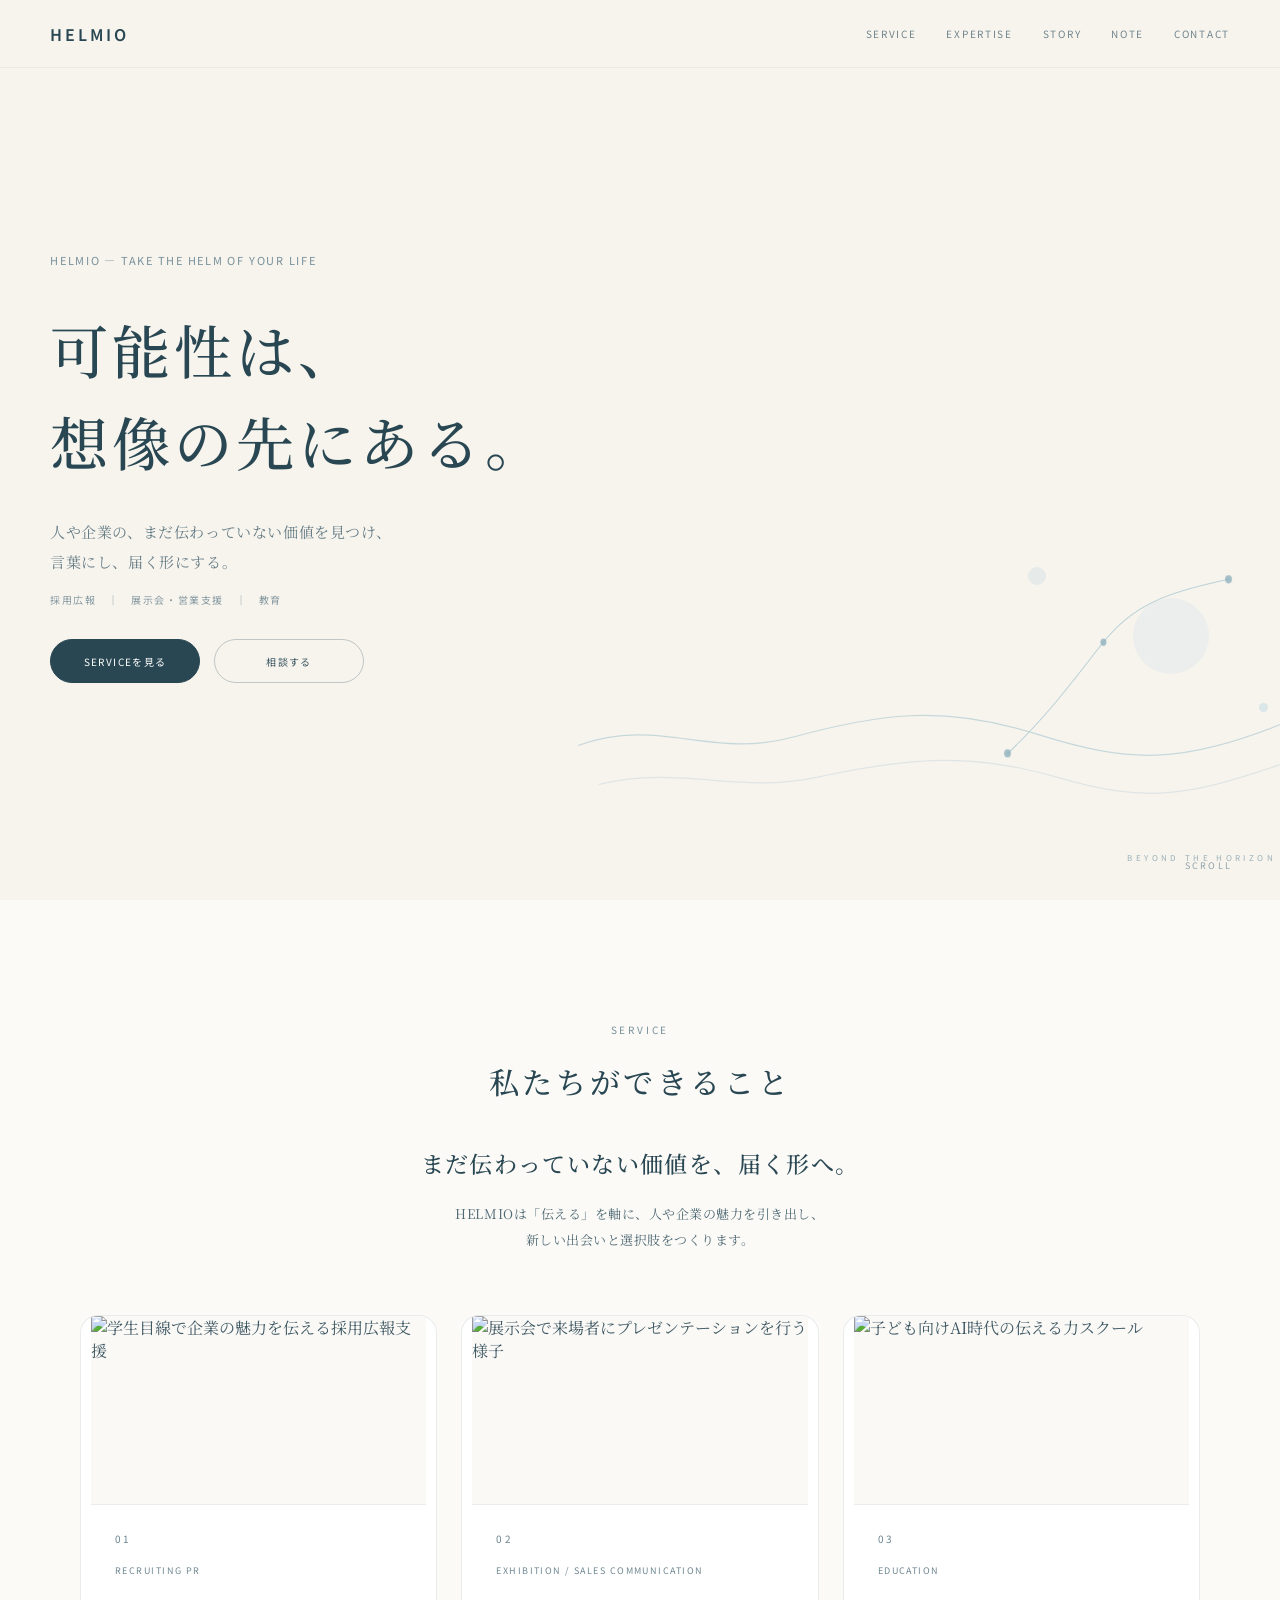
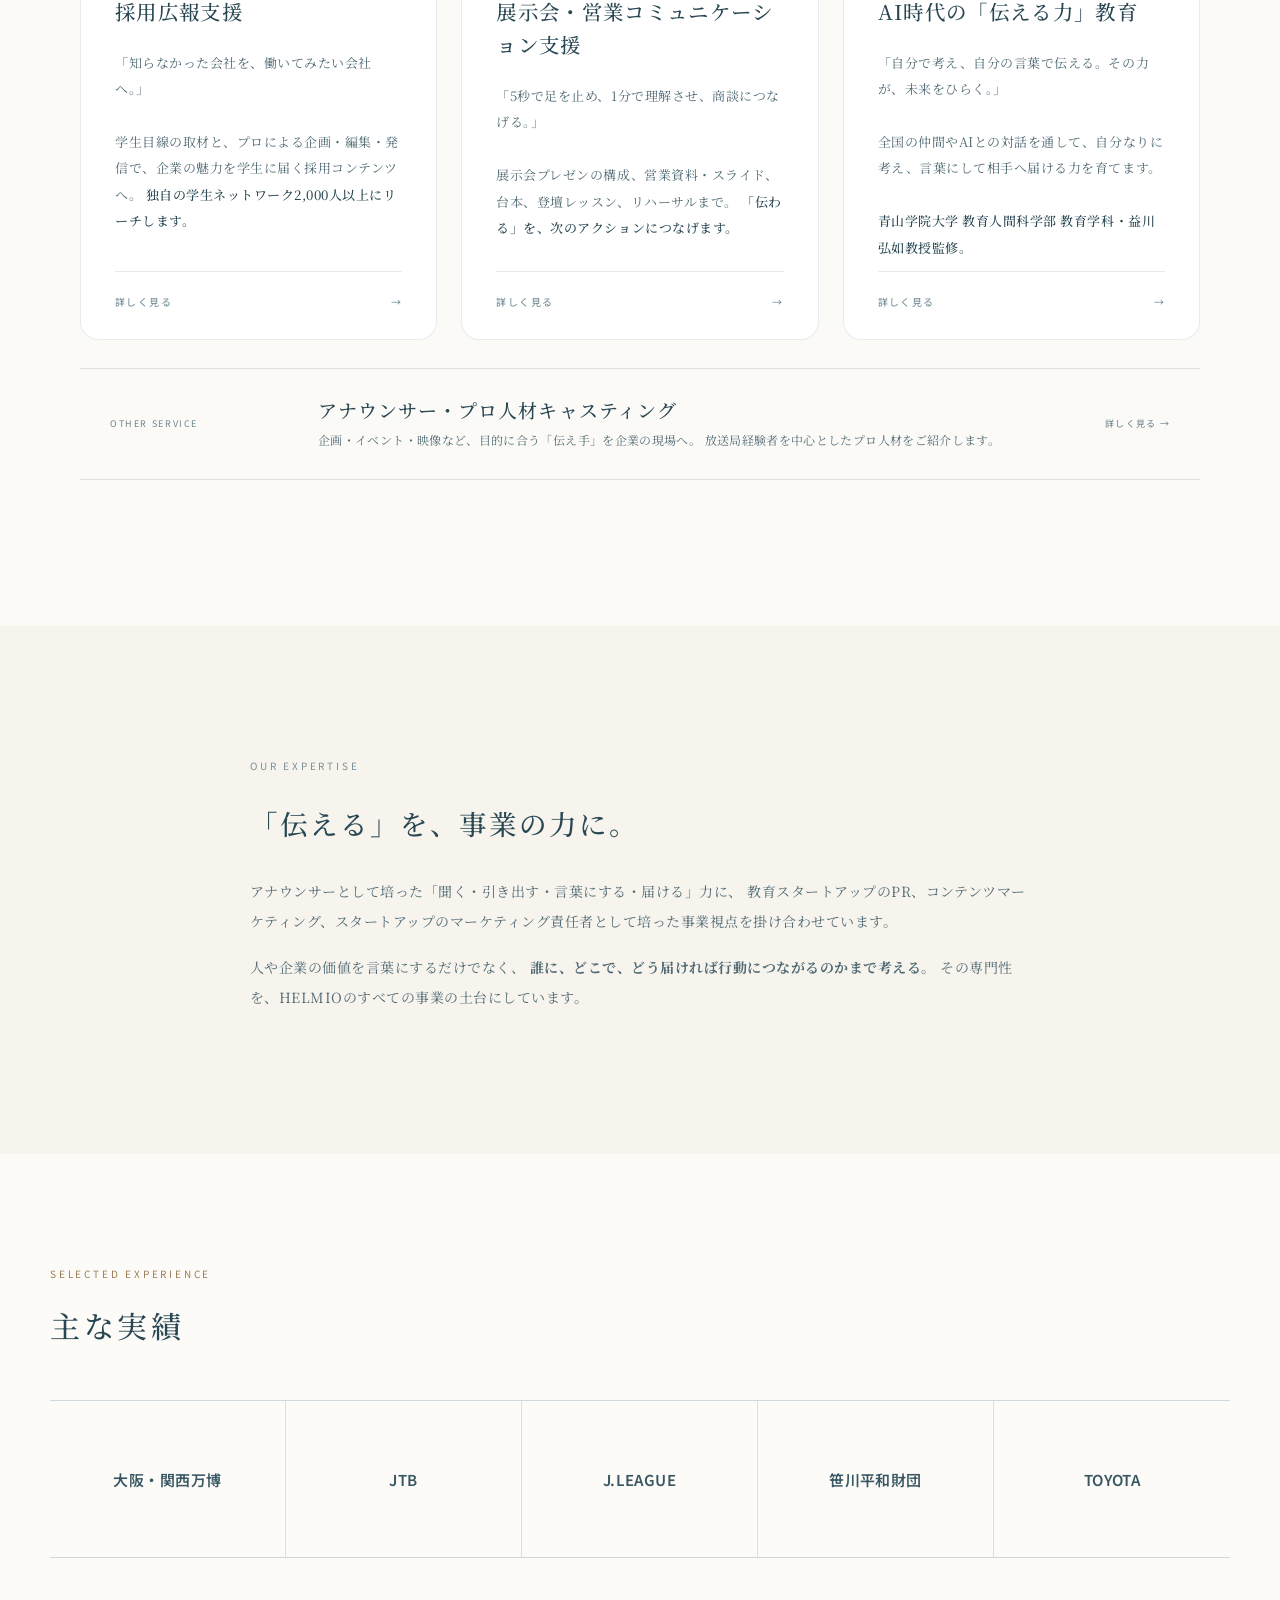
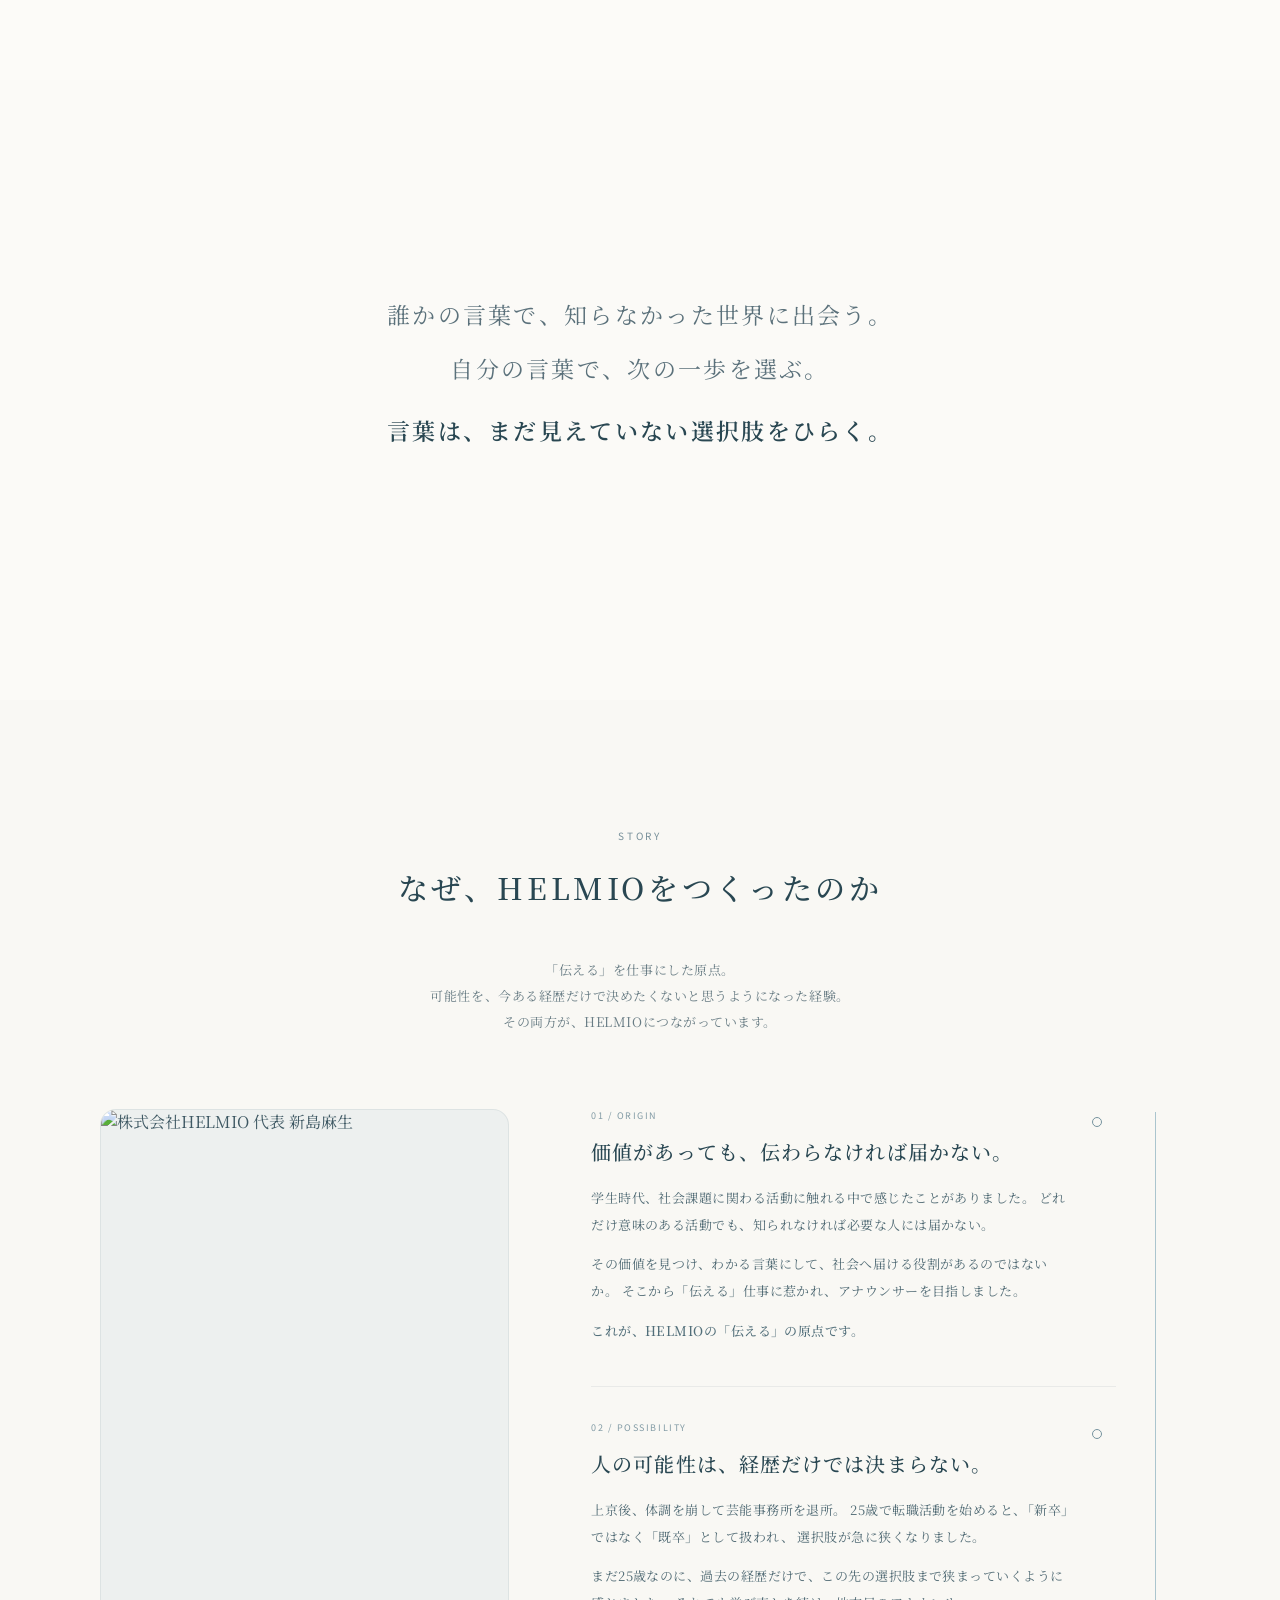
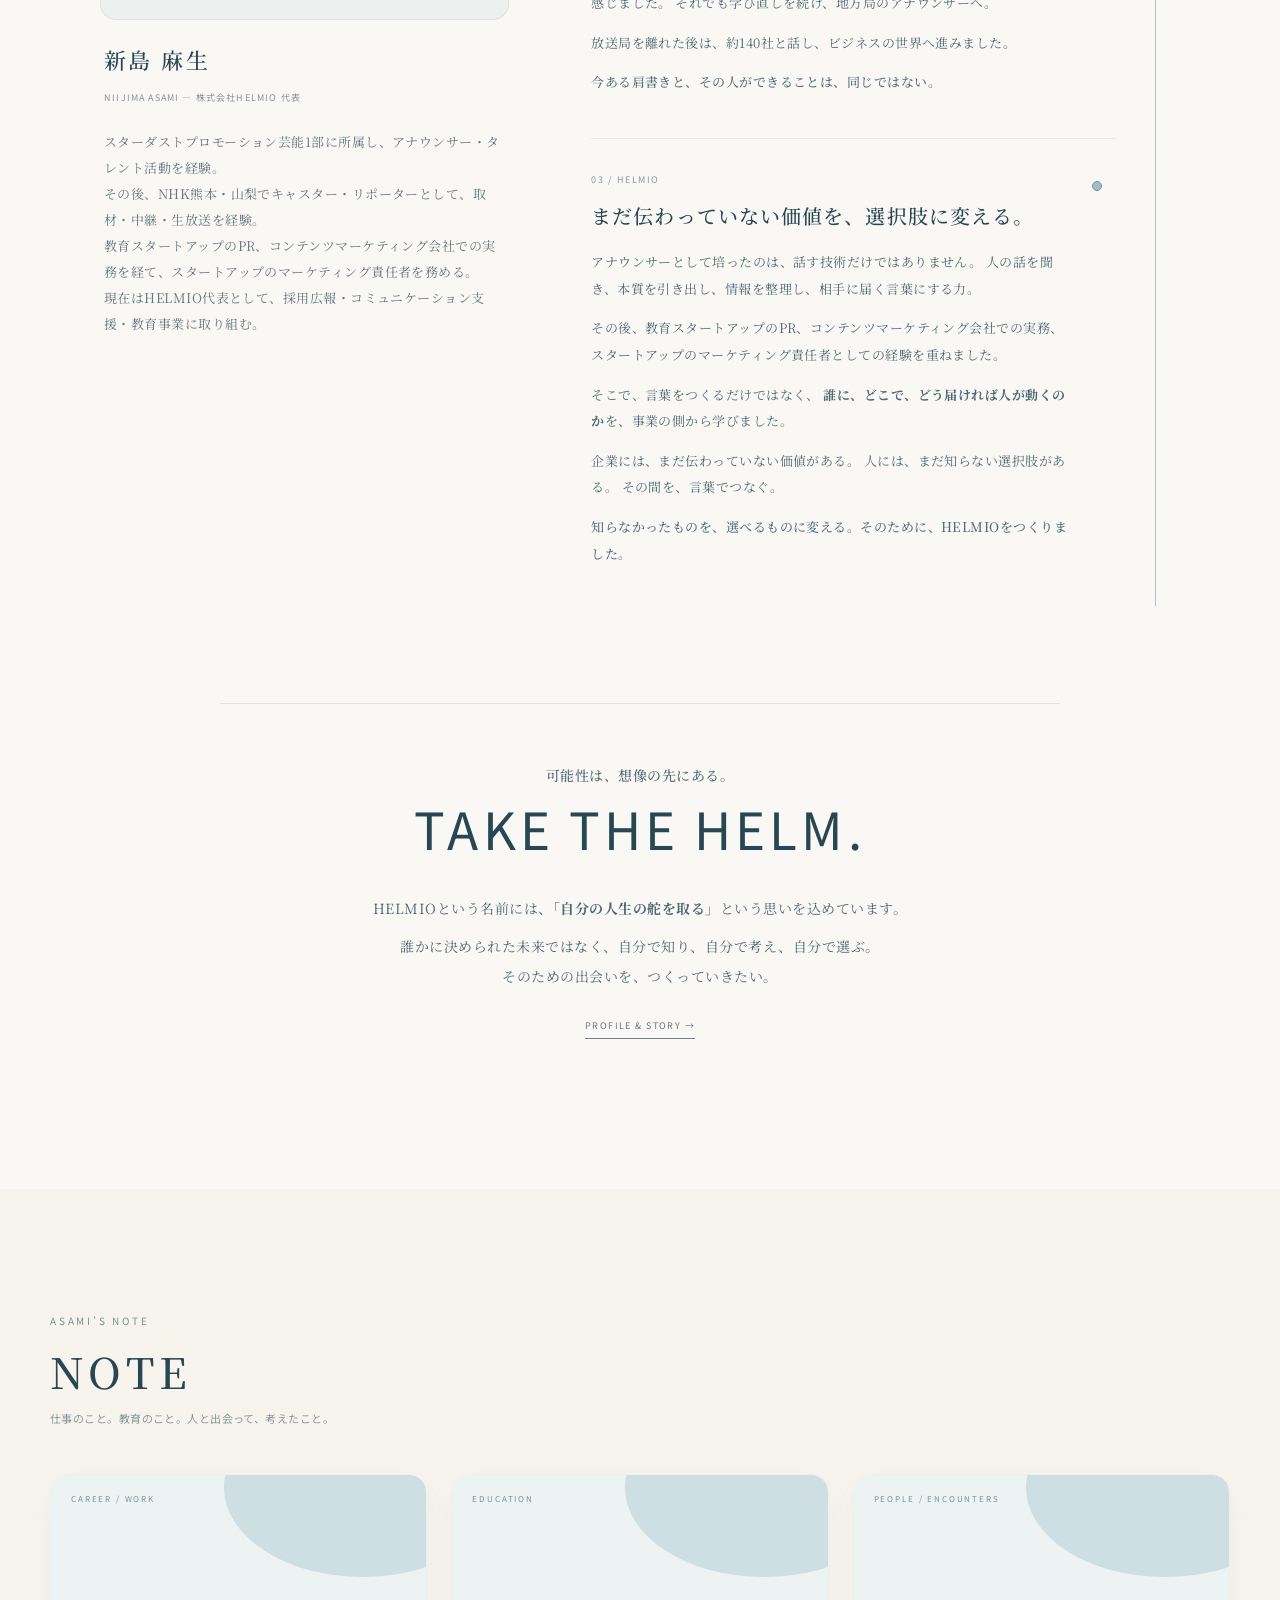
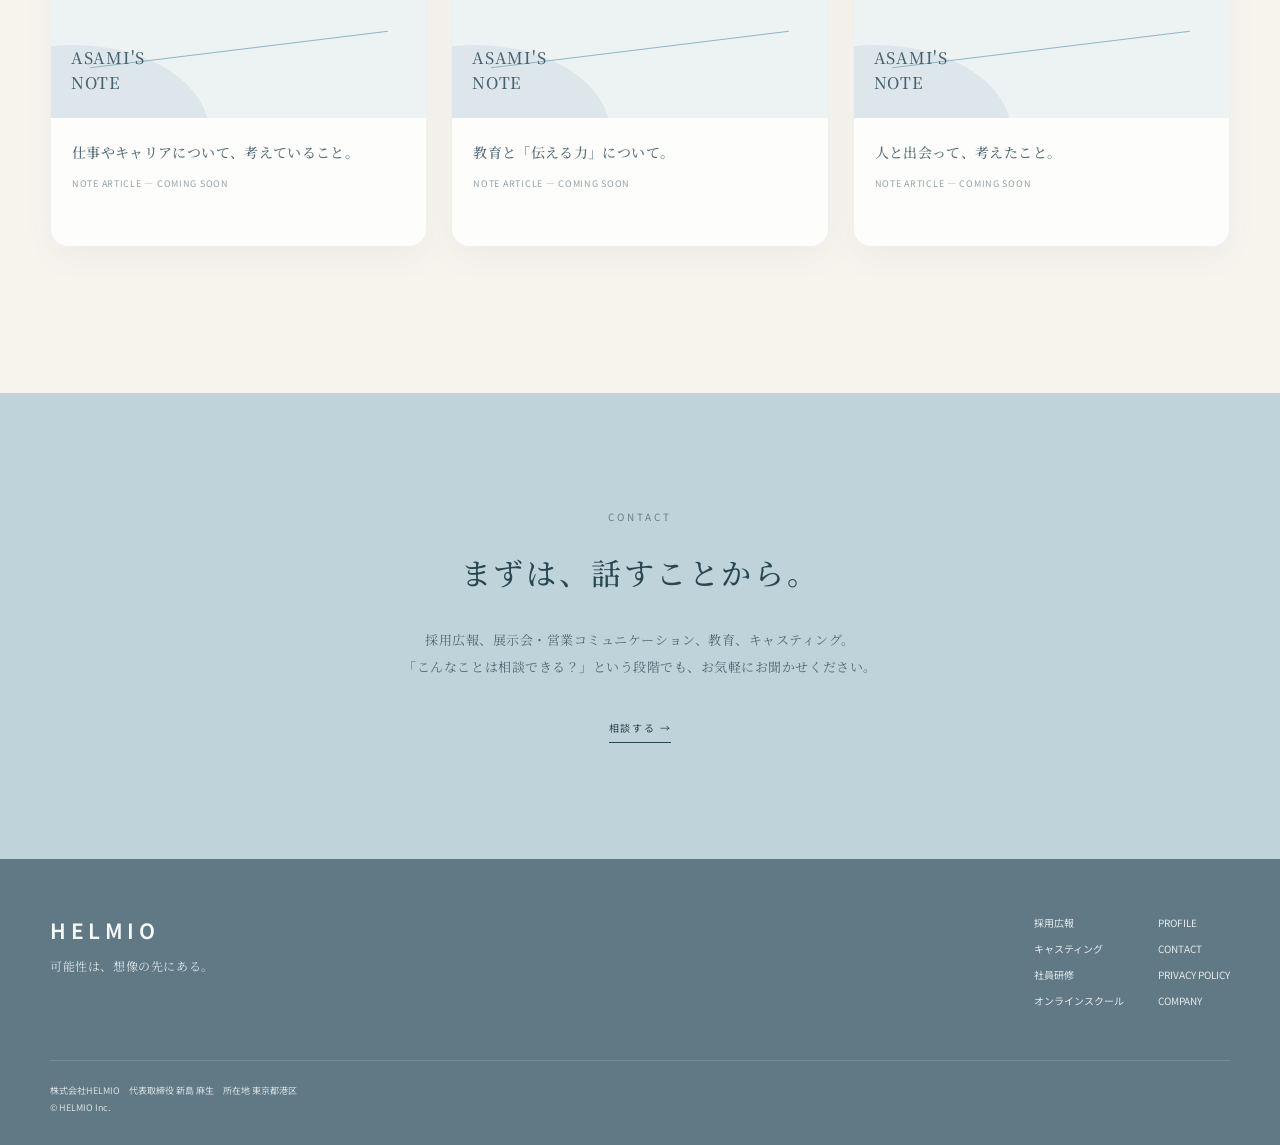
==== commit 97d4df35: "Update index.html" ====
--- a/index.html
+++ b/index.html
@@ -1,588 +1,1909 @@
 <!doctype html>
 <html lang="ja">
 <head>
-<meta charset="utf-8">
-<meta name="viewport" content="width=device-width,initial-scale=1">
-<title>HELMIO | 可能性は、いつも想像以上。</title>
-<meta name="description" content="株式会社HELMIO。アナウンサーによるコミュニケーションパートナー。">
-<link rel="preconnect" href="https://fonts.googleapis.com">
-<link rel="preconnect" href="https://fonts.gstatic.com" crossorigin>
-<link href="https://fonts.googleapis.com/css2?family=Noto+Sans+JP:wght@400;500;600&family=Noto+Serif+JP:wght@400;500;600&display=swap" rel="stylesheet">
-<style>
-:root{
-  --paper:#f7f4ee;
-  --paper-2:#fbfaf7;
-  --ink:#4f626b;
-  --navy:#607985;
-  --muted:#76868d;
-  --blue:#b9d0d8;
-  --blue-mid:#9ebfca;
-  --blue-soft:#e3ecef;
-  --line:rgba(79,98,107,.16);
-  --serif:"Noto Serif JP","Noto Serif CJK JP","Yu Mincho","Hiragino Mincho ProN",serif;
-  --sans:"Noto Sans JP","Noto Sans CJK JP","Yu Gothic",sans-serif;
-}
-*{box-sizing:border-box}
-html{scroll-behavior:smooth}
-body{margin:0;color:var(--ink);background:var(--paper);font-family:var(--serif);font-weight:400;-webkit-font-smoothing:antialiased}
-a{color:inherit;text-decoration:none}.wrap{width:min(1280px,calc(100% - 96px));margin:auto}
-.label{font-family:var(--sans);font-size:11px;line-height:1.4;letter-spacing:.34em;text-transform:uppercase;color:#788285}
-header{position:fixed;z-index:30;inset:0 0 auto;height:68px;border-bottom:1px solid rgba(79,98,107,.10);background:rgba(247,244,238,.92);backdrop-filter:blur(12px)}
-.nav{height:100%;display:flex;align-items:center;justify-content:space-between}.logo{font-family:var(--sans);font-size:16px;font-weight:600;letter-spacing:.19em;color:#526872}.navlinks{display:flex;align-items:center;gap:31px;font-family:var(--sans);font-size:10px;letter-spacing:.17em;color:#74848b}
-/* HERO: v5の文字サイズを維持。背景の“ふんわり光”は廃止し、水平線と波だけでHELM / 海 / 未知を表現 */
-.hero{min-height:760px;height:100svh;display:flex;align-items:center;position:relative;overflow:hidden;background:var(--paper)}
-.hero:after{content:"";position:absolute;left:0;right:0;bottom:15%;height:1px;background:linear-gradient(90deg,transparent 0 8%,rgba(83,121,136,.14) 24%,rgba(83,121,136,.30) 52%,rgba(83,121,136,.12) 82%,transparent 100%)}
-.hero-inner{padding-top:38px;position:relative;z-index:2}.hero-kicker{display:flex;gap:24px;align-items:center;margin-bottom:36px}.hero-kicker .label{margin:0;font-size:11px;letter-spacing:.17em}.hero-partner{font-family:var(--sans);font-size:13px;letter-spacing:.075em;color:#6f8087;padding-left:24px;border-left:1px solid rgba(36,33,30,.18);font-weight:400}
-.hero h1{margin:0;font-size:clamp(48px,4.55vw,68px);font-weight:500;line-height:1.62;letter-spacing:.075em}.hero-sub{font-size:14px;line-height:2.1;margin-top:30px;color:#708088;letter-spacing:.07em}.scroll{position:absolute;right:48px;bottom:28px;font-family:var(--sans);font-size:9px;letter-spacing:.25em;color:#8a989e}
-.sea-mark{display:none}.sea-mark path{fill:none;stroke:#9fbec8;stroke-width:1.1}.sea-mark path:nth-child(2){opacity:.62}.sea-mark path:nth-child(3){opacity:.35}.sea-word{position:absolute;right:5.5%;bottom:25%;font-family:var(--sans);font-size:9px;letter-spacing:.46em;color:rgba(59,87,98,.48);writing-mode:vertical-rl}
-.message{min-height:620px;display:flex;align-items:center;justify-content:center;text-align:center;padding:96px 24px 86px;background:var(--paper);position:relative;overflow:hidden}
-.message-inner{max-width:940px;position:relative;z-index:2}.message-copy{margin:0;font-size:clamp(22px,1.85vw,29px);line-height:2.55;letter-spacing:.11em}.message-line{display:block;opacity:0;transform:translateY(18px);transition:opacity .8s ease,transform .8s ease}.message-inner.show .message-line{opacity:1;transform:none}.message-inner.show .message-line:nth-child(1){transition-delay:.05s}.message-inner.show .message-line:nth-child(2){transition-delay:.25s}.message-inner.show .message-line:nth-child(3){transition-delay:.45s}.message-line.accent{font-weight:600;color:#556d78}.message-art{margin:42px auto 0;display:block;width:min(440px,72vw);height:auto;opacity:.78}.message-art path,.message-art circle{animation:floatWave 7s ease-in-out infinite}
-.about{padding:132px 0 148px;background:var(--paper)}.section-head{text-align:center;margin-bottom:74px}.section-head .label{display:block;margin-bottom:22px}.section-head h2{font-size:clamp(28px,2.2vw,35px);line-height:1.55;letter-spacing:.14em;font-weight:500;margin:0}
-.about-grid{max-width:1040px;margin:0 auto}.about-row{display:grid;grid-template-columns:1fr 1.22fr;align-items:center;gap:76px;min-height:330px}.about-row + .about-row{margin-top:72px}.about-row.reverse{grid-template-columns:1.22fr 1fr}.about-copy .label{margin-bottom:28px;color:#778184}.about-copy h3{font-size:clamp(27px,2.25vw,34px);font-weight:500;line-height:1.95;letter-spacing:.075em;margin:0}
-.photo-slot{width:100%;height:300px;border-radius:14px;background:#f0ede7;border:1px solid rgba(36,33,30,.1);display:flex;align-items:center;justify-content:center;position:relative;overflow:hidden;color:#7d7a75;font-family:var(--sans);font-size:9px;letter-spacing:.25em}.photo-slot:before{content:"";position:absolute;inset:14px;border:1px solid rgba(36,33,30,.08);border-radius:8px}.photo-slot:after{content:"PHOTO";position:relative;z-index:1}.photo-slot .horizon{position:absolute;left:0;right:0;bottom:25%;height:1px;background:rgba(73,111,126,.20)}.illustration-slot{width:100%;height:300px;border-radius:14px;background:#f4f1eb;border:1px solid rgba(79,98,107,.10);display:flex;align-items:center;justify-content:center;position:relative;overflow:hidden}.illustration-slot svg{width:100%;height:100%}.illustration-slot .caption{position:absolute;bottom:18px;left:22px;font-family:var(--sans);font-size:9px;letter-spacing:.24em;color:#88a2ad}.illustration-slot{width:100%;height:300px;border-radius:14px;background:linear-gradient(180deg,#f3f0e8 0%,#ebe8df 100%);border:1px solid rgba(36,33,30,.1);display:flex;align-items:center;justify-content:center;position:relative;overflow:hidden}.illustration-slot svg{width:86%;height:auto}.illustration-slot .caption{position:absolute;bottom:16px;left:20px;font-family:var(--sans);font-size:9px;letter-spacing:.22em;color:#7d7a75}
-.value{margin:0}.value .label{margin-bottom:29px}.value h3{font-size:clamp(27px,2.25vw,34px);line-height:1.9;letter-spacing:.075em;font-weight:500;margin:0}
-.service{padding:126px 0 150px;background:var(--paper)}.service .section-head{margin-bottom:42px}.service-intro{max-width:760px;margin:0 auto 62px;text-align:center;font-size:14px;line-height:2.15;letter-spacing:.055em;color:#708088}.service-grid{max-width:980px;margin:auto;display:grid;grid-template-columns:repeat(2,1fr);gap:24px}.service-card{min-height:338px;border:1px solid rgba(36,33,30,.12);border-radius:18px;background:rgba(255,255,255,.88);padding:42px 34px 30px;display:flex;flex-direction:column;transition:.25s ease}.service-card:hover{transform:translateY(-4px);box-shadow:0 18px 50px rgba(30,35,38,.05)}.service-no{font-family:var(--sans);font-size:10px;letter-spacing:.22em;color:#7d8c91;margin-bottom:24px}.service-card h3{font-size:clamp(20px,1.62vw,26px);line-height:1.62;letter-spacing:.07em;font-weight:500;margin:0 0 24px}.service-card p{font-size:13px;line-height:2.05;letter-spacing:.045em;margin:0;color:#5e5954}.service-link{margin-top:auto;padding-top:22px;border-top:1px solid var(--line);font-family:var(--sans);font-size:10px;letter-spacing:.14em;color:#68787d;display:flex;justify-content:space-between;align-items:center}
-.story{padding:132px 0 160px;background:var(--paper-2)}.story .section-head{margin-bottom:62px}.founder{max-width:980px;margin:0 auto 60px;display:block}.founder-name{font-size:24px;letter-spacing:.12em;margin:0 0 10px;font-weight:500}.founder small{font-family:var(--sans);font-size:9px;letter-spacing:.13em;color:#85949b}.founder-intro{max-width:760px;margin:18px 0 0;font-size:15px;line-height:2.15;letter-spacing:.045em;color:#708088}
-.timeline{max-width:980px;margin:auto;position:relative;padding:10px 120px 0 0}.timeline:after{content:"";position:absolute;top:0;bottom:0;right:48px;width:1px;background:#9ebfca}.timeline svg,.timeline .ghost{display:none}.timeline-grid{position:relative;z-index:2;display:block}.node{position:relative;padding:0 78px 34px 0;margin:0 0 18px;border-bottom:1px solid rgba(36,33,30,.08)}.node:last-child{margin-bottom:0;border-bottom:0}.node-dot{position:absolute;right:43px;top:7px;width:10px;height:10px;border:1.5px solid #425259;border-radius:50%;background:var(--paper-2);margin:0;transform:translateX(50%)}.node:last-child .node-dot{background:#8db4c1}.node-meta{font-family:var(--sans);font-size:8.5px;letter-spacing:.16em;color:#829096;margin-bottom:11px}.node h4{font-size:16px;line-height:1.72;letter-spacing:.048em;font-weight:500;margin:0 0 10px}.node h4.cliff-title{font-size:22px;line-height:1.56}.node p{font-size:11.5px;line-height:1.9;margin:0;color:#7a888f;max-width:690px}.node .drop{font-weight:500;color:#4c4844}.story-end{max-width:850px;margin:92px auto 0;text-align:center;padding-top:58px;border-top:1px solid var(--line)}.story-end .belief{font-size:clamp(27px,2.35vw,36px);line-height:1.95;letter-spacing:.09em;margin:0 0 56px;font-weight:500}.take{font-family:var(--sans);font-size:clamp(39px,4vw,62px);letter-spacing:.08em;margin:0 0 31px}.story-end p{font-size:14px;line-height:2.2;letter-spacing:.04em;margin:0 0 10px}.profile{display:inline-block;margin-top:29px;font-family:var(--sans);font-size:9px;letter-spacing:.16em;padding-bottom:6px;border-bottom:1px solid #766f67}
-.contact{padding:120px 0;text-align:center;background:var(--blue)}.contact h2{font-size:clamp(28px,2.3vw,36px);line-height:1.95;letter-spacing:.085em;font-weight:500;margin:0 0 45px}.contact a{font-family:var(--sans);font-size:10px;letter-spacing:.18em;border-bottom:1px solid var(--ink);padding:0 3px 7px}
-footer{background:var(--navy);color:#f9f7f2;padding:58px 0 28px;font-family:var(--sans)}.footer-top{display:flex;justify-content:space-between;gap:45px;margin-bottom:56px}.footer-logo{font-size:21px;font-weight:600;letter-spacing:.22em}.footer-copy{font-family:var(--serif);font-size:12px;letter-spacing:.05em;color:#d9e2e5;margin-top:12px}.footer-links{display:grid;grid-template-columns:repeat(2,auto);gap:11px 34px;font-size:10px;color:#e0e7e9}.legal{border-top:1px solid rgba(255,255,255,.12);padding-top:22px;font-size:9px;color:#d4dde0;line-height:1.9}.reveal{opacity:0;transform:translateY(12px);transition:.75s ease}.reveal.show{opacity:1;transform:none}
-@keyframes floatWave{0%,100%{transform:translateY(0px)}50%{transform:translateY(-4px)}}
-@media(max-width:1180px){.wrap{width:min(1040px,calc(100% - 64px))}.node h4{font-size:15px}}
-@media(max-width:760px){.wrap{width:calc(100% - 40px)}header{height:58px}.navlinks{display:none}.hero{min-height:680px}.hero-kicker{display:block;margin-bottom:32px}.hero-partner{border-left:0;padding:10px 0 0;font-size:12px}.hero-kicker .label{font-size:10px}.hero h1{font-size:42px;line-height:1.55;letter-spacing:.055em}.hero-sub{font-size:12px}.sea-mark{width:100%;right:-22%;bottom:2%;height:220px}.sea-word{display:none}.scroll{right:20px}.message{min-height:560px;padding:82px 20px 72px}.message p{font-size:20px;line-height:2.28;letter-spacing:.07em}.message-art{width:min(320px,82vw);margin-top:28px}.about{padding:100px 0 115px}.section-head{margin-bottom:58px}.section-head h2{font-size:27px}.about-row,.about-row.reverse{grid-template-columns:1fr;gap:44px;min-height:0}.about-row + .about-row{margin-top:92px}.about-row.reverse .about-copy{order:2}.about-row.reverse .photo-slot{order:1}.photo-slot,.illustration-slot{height:220px}.about-copy{text-align:left}.about-copy h3{font-size:25px}.service{padding:100px 0 115px}.service .section-head{margin-bottom:34px}.service-intro{text-align:left;margin-bottom:50px;font-size:13px}.service-grid{grid-template-columns:1fr}.service-card{min-height:330px;padding:36px 27px 28px}.service-card h3{font-size:24px}.story{padding:105px 0 120px}.founder{margin-bottom:46px}.founder-intro{margin-top:18px}.timeline{padding:0 0 0 24px;border-left:1.5px solid #9ebfca}.timeline:after{display:none}.timeline-grid{display:block}.node{padding:0 0 0 0!important;margin:0 0 52px;position:relative;border-bottom:0}.node-dot{position:absolute;left:-25px;right:auto;top:7px;transform:translateX(-50%)}.node-meta,.node h4,.node p{margin-left:16px}.node h4{font-size:18px}.node p{font-size:12px}.story-end{margin-top:65px;padding-top:52px;text-align:left}.story-end .belief{font-size:27px}.take{font-size:39px}.contact{padding:90px 0}.contact h2{font-size:27px}.footer-top{display:block}.footer-links{margin-top:35px}}
-@media(prefers-reduced-motion:reduce){.reveal{opacity:1;transform:none;transition:none}}
-
-/* ===== v10 refinements ===== */
-.photo-visual,.vision-placeholder{
-  width:100%;height:300px;border-radius:14px;overflow:hidden;
-  border:1px solid rgba(79,98,107,.10);background:#f0ede7;position:relative;
-}
-.photo-visual img{width:100%;height:100%;object-fit:cover;display:block}
-.mission-visual img{object-position:center 54%}
-
-.vision-placeholder{
-  background:
-    linear-gradient(180deg,rgba(248,246,241,.65),rgba(228,235,236,.82)),
-    linear-gradient(135deg,#f4f1eb 0%,#dfe8ea 100%);
-}
-.vision-path{
-  position:absolute;left:13%;right:10%;bottom:25%;height:1px;
-  background:#aac2ca;transform:rotate(-6deg);transform-origin:left center;
-}
-.vision-path:after{
-  content:"";position:absolute;right:0;top:-4px;width:9px;height:9px;
-  border-radius:50%;background:#8fadb8;
-}
-.vision-note{
-  position:absolute;left:24px;bottom:22px;font-family:var(--sans);
-  font-size:9px;line-height:1.8;letter-spacing:.18em;color:#7d939c;
-}
-.vision-note span{font-size:9px;letter-spacing:.08em;color:#91a0a6}
-
-.value-center{
-  max-width:880px;margin:116px auto 0;text-align:center;padding:0;
-}
-.value-center .label{margin-bottom:28px;color:#7d939c}
-.value-center h3{
-  margin:0;font-size:clamp(27px,2.25vw,34px);font-weight:500;
-  line-height:1.9;letter-spacing:.075em;color:var(--ink);
-}
-
-/* STORY: portrait on left, history on right */
-.story-layout{
-  max-width:1080px;margin:0 auto;display:grid;
-  grid-template-columns:minmax(300px,.82fr) minmax(0,1.18fr);
-  gap:82px;align-items:start;
-}
-.story-portrait{position:sticky;top:112px}
-.portrait-slot{
-  width:100%;aspect-ratio:4/5;border-radius:16px;overflow:hidden;
-  border:1px solid rgba(79,98,107,.11);
-  background:linear-gradient(160deg,#ece9e2 0%,#e4edef 100%);
-  position:relative;display:flex;align-items:center;justify-content:center;
-  font-family:var(--sans);font-size:9px;letter-spacing:.24em;color:#879aa2;
-}
-.portrait-slot:after{
-  content:"";position:absolute;left:12%;right:12%;bottom:18%;
-  height:1px;background:#a8c2cb;
-}
-.portrait-line{
-  position:absolute;width:62%;height:62%;border:1px solid rgba(143,173,184,.24);
-  border-radius:50% 50% 46% 54% / 58% 43% 57% 42%;transform:rotate(-8deg);
-}
-.portrait-caption{padding:25px 4px 0}
-.founder-name{font-size:22px;letter-spacing:.12em;margin:0 0 8px;font-weight:500}
-.portrait-caption small{
-  font-family:var(--sans);font-size:9px;letter-spacing:.13em;color:#85949b
-}
-.founder-intro{
-  max-width:none;margin:24px 0 0;font-size:13px;line-height:2;
-  letter-spacing:.04em;color:#708088;
-}
-.story-history{min-width:0}
-.story .timeline{
-  max-width:none;margin:0;position:relative;padding:4px 70px 0 0;
-}
-.story .timeline:after{
-  content:"";position:absolute;top:0;bottom:0;right:24px;width:1px;background:#9ebfca;
-}
-.story .timeline-grid{display:block}
-.story .node{
-  position:relative;padding:0 56px 35px 0;margin:0 0 24px;
-  border-bottom:1px solid rgba(79,98,107,.09);
-}
-.story .node:last-child{border-bottom:0;margin-bottom:0}
-.story .node-dot{
-  position:absolute;right:19px;top:7px;width:10px;height:10px;
-  border:1.5px solid #6f8994;border-radius:50%;background:var(--paper-2);
-  transform:translateX(50%);margin:0;
-}
-.story .node:last-child .node-dot{background:#9ebfca}
-.story .node h4{font-size:18px;line-height:1.7;letter-spacing:.045em}
-.story .node p{font-size:12px;line-height:1.95;max-width:none}
-.story .node p strong{font-weight:500;color:#5c737d}
-
-.story-end{margin-top:100px}
-
-@media(max-width:760px){
-  .photo-visual,.vision-placeholder{height:220px}
-  .value-center{margin-top:92px;text-align:left}
-  .value-center h3{font-size:25px}
-  .story-layout{display:block}
-  .story-portrait{position:relative;top:auto;margin-bottom:62px}
-  .portrait-slot{max-width:360px;aspect-ratio:4/5}
-  .portrait-caption{padding-top:22px}
-  .story .timeline{padding:0 0 0 24px;border-left:1.5px solid #9ebfca}
-  .story .timeline:after{display:none}
-  .story .node{padding:0!important;margin:0 0 52px;border-bottom:0}
-  .story .node-dot{left:-25px;right:auto;top:7px;transform:translateX(-50%)}
-  .story .node-meta,.story .node h4,.story .node p{margin-left:16px}
-  .story .node h4{font-size:18px}
-  .story .node p{font-size:12px}
-}
-
-
-/* ===== HELMIO v11 — art direction ===== */
-:root{
-  --paper:#f7f4ee;
-  --paper-2:#fbfaf7;
-  --ink:#536b75;
-  --ink-deep:#425d68;
-  --muted:#758991;
-  --blue:#b9d0d8;
-  --blue-mid:#9ebfca;
-  --blue-soft:#e3ecef;
-  --line:rgba(83,107,117,.15);
-}
-body{color:var(--ink)}
-header{border-bottom-color:rgba(83,107,117,.09)}
-.logo{color:var(--ink-deep)}
-.navlinks{color:#71858d}
-.hero{isolation:isolate}
-.hero-inner{z-index:3}
-.hero h1{color:var(--ink-deep)}
-.hero-kicker .label{color:#78909a}
-.hero-partner{color:#70858e;border-left-color:rgba(83,107,117,.18)}
-.hero-world{
-  position:absolute;right:-1.5%;bottom:2%;width:min(58vw,840px);height:auto;
-  z-index:1;opacity:.78;pointer-events:none;
-}
-.hero:after{bottom:15%;background:linear-gradient(90deg,transparent 0 8%,rgba(121,156,168,.08) 24%,rgba(121,156,168,.22) 52%,rgba(121,156,168,.08) 82%,transparent 100%)}
-.sea-word{display:none}
-.message{min-height:600px}
-.message-copy{color:#5b717b}
-.message-line.accent{font-weight:600;color:var(--ink-deep)}
-.message-art{width:min(500px,74vw);margin-top:34px;opacity:.82;animation:currentDrift 8s ease-in-out infinite}
-
-.about-copy h3,.value-center h3,.section-head h2{color:var(--ink-deep)}
-.photo-visual,.vision-art{
-  height:300px;border-radius:14px;overflow:hidden;
-  border:1px solid rgba(83,107,117,.10);background:#eef0ed;
-}
-.photo-visual img,.vision-art img{width:100%;height:100%;object-fit:cover;display:block}
-.mission-visual img{object-position:center 55%}
-.vision-art img{object-fit:cover}
-.value-center{margin-top:108px;position:relative}
-.value-center:before{
-  content:"";display:block;width:38px;height:1px;background:#9ebfca;
-  margin:0 auto 34px;
-}
-.value-center .label{margin-bottom:26px}
-.value-center h3{font-weight:500}
-
-.service-card{border-color:rgba(83,107,117,.13);background:rgba(255,255,255,.86)}
-.service-card:hover{box-shadow:0 18px 52px rgba(83,107,117,.08)}
-.service-card h3{color:var(--ink-deep)}
-.service-card p{color:#657a83}
-.service-no,.service-link{color:#78949e}
-
-.story{background:#faf9f5}
-.portrait-slot{
-  background:
-    linear-gradient(150deg,rgba(247,244,238,.55),rgba(211,226,231,.82)),
-    #e6edef;
-  color:#8197a0;
-}
-.portrait-caption .founder-name{color:var(--ink-deep)}
-.story .node h4{color:var(--ink-deep)}
-.story .node p{color:#71858d}
-.story .node-meta{color:#829ba5}
-.story .timeline:after{background:#abc5ce}
-.story .node-dot{border-color:#75929d}
-.story-end .belief,.take{color:var(--ink-deep)}
-
-.contact{
-  background:#c7d9de;color:var(--ink-deep);padding:110px 0;
-}
-.contact-label{display:block;margin-bottom:24px;color:#6d8791}
-.contact h2{margin-bottom:24px}
-.contact p{
-  margin:0 auto 38px;font-size:13px;line-height:2.1;letter-spacing:.04em;
-  color:#5f7680;
-}
-.contact a{border-bottom-color:#69838d;color:#526b75}
-footer{background:#617b86;color:#f9f7f2}
-.footer-copy{color:#e0e8ea}.footer-links{color:#edf1f2}.legal{color:#dce5e7}
-
-@keyframes currentDrift{
-  0%,100%{transform:translateX(0) translateY(0)}
-  50%{transform:translateX(7px) translateY(-3px)}
-}
-
-@media(max-width:760px){
-  .hero-world{width:112vw;right:-35%;bottom:3%;opacity:.56}
-  .message{min-height:540px}
-  .photo-visual,.vision-art{height:220px}
-  .value-center:before{margin-left:0}
-  .contact p br{display:none}
-}
-
-
-/* v12 — actual founder portrait */
-.portrait-photo{
-  width:100%;
-  aspect-ratio:4/5;
-  border-radius:16px;
-  overflow:hidden;
-  border:1px solid rgba(83,107,117,.10);
-  background:#eef0ed;
-}
-.portrait-photo img{
-  display:block;
-  width:100%;
-  height:100%;
-  object-fit:cover;
-  object-position:50% 42%;
-}
-@media(max-width:760px){
-  .portrait-photo{max-width:360px}
-}
-
-
-/* ===== v13 — softer / more alive HERO ===== */
-.hero{
-  background:
-    linear-gradient(180deg,#f8f5ef 0%,#f7f4ee 68%,#f6f4ef 100%);
-}
-.hero:after{display:none}
-.hero-inner{position:relative;z-index:4}
-.hero-kicker{margin-bottom:34px}
-.hero h1{position:relative;color:var(--ink-deep)}
-.hero-title-line{
-  display:block;
-  opacity:0;
-  transform:translateY(28px);
-  animation:heroTitleIn .95s cubic-bezier(.2,.7,.25,1) forwards;
-}
-.hero-title-line.line-1{animation-delay:.42s}
-.hero-title-line.line-2{animation-delay:.60s}
-
-.hero-reveal{
-  opacity:0;
-  transform:translateY(10px);
-  animation:heroMetaIn .72s ease forwards;
-}
-.reveal-1{animation-delay:.10s}
-.reveal-2{animation-delay:.24s}
-.reveal-5{animation-delay:.93s}
-
-.hero-note{
-  margin-top:38px;
-  font-family:var(--sans);
-  font-size:9px;
-  letter-spacing:.29em;
-  color:#93aab3;
-}
-.hero-blue-field{
-  position:absolute;
-  z-index:1;
-  right:-2vw;
-  bottom:2.5vh;
-  width:min(61vw,900px);
-  height:min(48vw,470px);
-  pointer-events:none;
-  overflow:visible;
-}
-.hero-current{
-  position:absolute;
-  inset:0;
-  width:100%;
-  height:100%;
-  overflow:visible;
-}
-.current-line,.route-line{
-  fill:none;
-  stroke-linecap:round;
-  stroke-dasharray:1;
-  stroke-dashoffset:1;
-}
-.current-line{
-  stroke:#a8c7d1;
-  stroke-width:1.35;
-  animation:drawCurrent 1.8s cubic-bezier(.3,.65,.25,1) forwards,
-            driftCurrent 8s ease-in-out 2s infinite;
-}
-.line-a{opacity:.86;animation-delay:.78s,2.2s}
-.line-b{
-  stroke:#c3d8de;
-  stroke-width:1.05;
-  opacity:.74;
-  animation-delay:.96s,2.4s;
-}
-.route-line{
-  stroke:#91b2be;
-  stroke-width:1.15;
-  stroke-dasharray:.025 .016;
-  animation:drawRoute 1.45s ease 1.28s forwards;
-  opacity:.74;
-}
-.route-point{
-  fill:#88aab6;
-  opacity:0;
-  animation:pointIn .45s ease forwards, pointPulse 4.2s ease-in-out infinite;
-}
-.p1{animation-delay:1.48s,2.3s}
-.p2{animation-delay:1.68s,2.7s}
-.p3{animation-delay:1.90s,3.1s}
-
-.blue-orb{
-  position:absolute;
-  display:block;
-  border-radius:50%;
-  background:#c5dbe2;
-  opacity:.42;
-  filter:blur(.2px);
-  animation:orbFloat 7.8s ease-in-out infinite;
-}
-.orb-a{width:78px;height:78px;right:13%;top:20%;opacity:.28}
-.orb-b{width:20px;height:20px;right:35%;top:12%;animation-delay:-2.2s}
-.orb-c{width:10px;height:10px;right:6%;top:50%;opacity:.55;animation-delay:-4s}
-.horizon-word{
-  position:absolute;
-  right:4%;
-  bottom:4%;
-  font-family:var(--sans);
-  font-size:8px;
-  letter-spacing:.42em;
-  color:#9bb1b9;
-  opacity:0;
-  animation:heroMetaIn .8s ease 1.45s forwards;
-}
-.scroll{
-  color:#91a2a9;
-  animation:scrollPulse 2.4s ease-in-out infinite;
-}
-
-@keyframes heroTitleIn{
-  to{opacity:1;transform:translateY(0)}
-}
-@keyframes heroMetaIn{
-  to{opacity:1;transform:translateY(0)}
-}
-@keyframes drawCurrent{
-  to{stroke-dashoffset:0}
-}
-@keyframes drawRoute{
-  to{stroke-dashoffset:0}
-}
-@keyframes pointIn{
-  to{opacity:.82}
-}
-@keyframes driftCurrent{
-  0%,100%{transform:translateX(0) translateY(0)}
-  50%{transform:translateX(8px) translateY(-4px)}
-}
-@keyframes pointPulse{
-  0%,100%{opacity:.58;transform:scale(1)}
-  50%{opacity:1;transform:scale(1.35)}
-}
-@keyframes orbFloat{
-  0%,100%{transform:translate(0,0)}
-  45%{transform:translate(-9px,-12px)}
-  70%{transform:translate(4px,-5px)}
-}
-@keyframes scrollPulse{
-  0%,100%{opacity:.45;transform:translateY(0)}
-  50%{opacity:.9;transform:translateY(5px)}
-}
-
-/* Keep hero playful without changing the restrained typography scale. */
-@media(max-width:760px){
-  .hero-blue-field{
-    width:118vw;
-    height:330px;
-    right:-47vw;
-    bottom:2vh;
-    opacity:.78;
-  }
-  .hero-note{margin-top:29px;font-size:8px;letter-spacing:.22em}
-  .orb-a{width:58px;height:58px}
-  .horizon-word{display:none}
-}
-
-/* Don't animate aggressively for users who request reduced motion. */
-@media(prefers-reduced-motion:reduce){
-  .hero-title-line,.hero-reveal,.current-line,.route-line,.route-point,
-  .blue-orb,.horizon-word,.scroll{
-    animation:none!important;
-    opacity:1;
-    transform:none;
-    stroke-dashoffset:0;
-  }
-}
-
-
-/* ===== v14 — MVV photo swap ===== */
-.mission-visual img{
-  object-position:center 42%;
-}
-.vision-sea img{
-  object-position:center 58%;
-}
-
-</style>
+  <meta charset="utf-8">
+  <meta name="viewport" content="width=device-width, initial-scale=1">
+  <title>HELMIO | 可能性は、想像の先にある。</title>
+  <meta name="description" content="株式会社HELMIO。採用広報支援、展示会・営業コミュニケーション支援、AI時代の「伝える力」教育を通して、人や企業のまだ伝わっていない価値を見つけ、言葉にし、届く形にします。">
+  <link rel="preconnect" href="https://fonts.googleapis.com">
+  <link rel="preconnect" href="https://fonts.gstatic.com" crossorigin>
+  <link href="https://fonts.googleapis.com/css2?family=Noto+Sans+JP:wght@400;500;600&family=Noto+Serif+JP:wght@400;500;600&display=swap" rel="stylesheet">
+
+  <style>
+    :root{
+      --paper:#f7f4ee;
+      --paper-soft:#fbfaf7;
+      --ink:#3e5863;
+      --ink-deep:#294752;
+      --muted:#5d737c;
+      --blue:#bfd3da;
+      --blue-mid:#9ebfca;
+      --blue-soft:#e6eef0;
+      --white:rgba(255,255,255,.90);
+      --line:rgba(82,106,116,.14);
+      --serif:"Noto Serif JP","Yu Mincho","Hiragino Mincho ProN",serif;
+      --sans:"Noto Sans JP","Yu Gothic",sans-serif;
+      --max:1180px;
+    }
+
+    *{box-sizing:border-box}
+    html{scroll-behavior:smooth}
+    body{
+      margin:0;
+      color:var(--ink);
+      background:var(--paper);
+      font-family:var(--serif);
+      -webkit-font-smoothing:antialiased;
+      text-rendering:optimizeLegibility;
+    }
+    img{max-width:100%;display:block}
+    a{color:inherit;text-decoration:none}
+    button,input,textarea{font:inherit}
+    [hidden]{display:none!important}
+
+    .wrap{width:min(var(--max),calc(100% - 96px));margin:0 auto}
+    .eyebrow{
+      font-family:var(--sans);
+      font-size:10px;
+      letter-spacing:.28em;
+      text-transform:uppercase;
+      color:#78909a;
+    }
+    .section-head{text-align:center;margin-bottom:70px}
+    .section-head .eyebrow{display:block;margin-bottom:21px}
+    .section-head h2{
+      margin:0;
+      color:var(--ink-deep);
+      font-weight:500;
+      font-size:clamp(28px,2.35vw,35px);
+      line-height:1.55;
+      letter-spacing:.12em;
+    }
+
+    /* ---------- Header ---------- */
+    .site-header{
+      position:fixed;
+      z-index:50;
+      inset:0 0 auto;
+      height:68px;
+      border-bottom:1px solid rgba(82,106,116,.08);
+      background:rgba(247,244,238,.90);
+      backdrop-filter:blur(14px);
+    }
+    .nav{height:100%;display:flex;align-items:center;justify-content:space-between}
+    .logo{
+      font-family:var(--sans);
+      font-weight:600;
+      font-size:16px;
+      letter-spacing:.19em;
+      color:var(--ink-deep);
+    }
+    .nav-links{display:flex;align-items:center;gap:30px}
+    .nav-links a{
+      font-family:var(--sans);
+      font-size:10px;
+      letter-spacing:.17em;
+      color:#71858d;
+    }
+
+    /* ---------- Hero ---------- */
+    .hero{
+      min-height:740px;
+      height:100svh;
+      position:relative;
+      display:flex;
+      align-items:center;
+      overflow:hidden;
+      isolation:isolate;
+    }
+    .hero-inner{position:relative;z-index:3;padding-top:34px}
+    .hero-meta{display:flex;align-items:center;gap:24px;margin-bottom:35px}
+    .hero-meta .eyebrow{font-size:11px;letter-spacing:.16em}
+    .hero-partner{
+      font-family:var(--sans);
+      font-size:13px;
+      letter-spacing:.07em;
+      color:#647a83;
+      padding-left:24px;
+      border-left:1px solid rgba(82,106,116,.18);
+    }
+    .hero-title{
+      margin:0;
+      color:var(--ink-deep);
+      font-size:clamp(48px,4.55vw,68px);
+      font-weight:500;
+      line-height:1.58;
+      letter-spacing:.07em;
+    }
+    .hero-title span{display:block}
+    .hero-note{
+      margin-top:28px;
+      font-family:var(--sans);
+      font-size:9px;
+      letter-spacing:.31em;
+      color:#8ba0a8;
+    }
+    .hero-field{
+      position:absolute;
+      right:-2%;
+      bottom:3%;
+      width:min(58vw,840px);
+      height:340px;
+      z-index:1;
+      pointer-events:none;
+      transition:transform .5s cubic-bezier(.2,.8,.2,1);
+    }
+    .hero-current{width:100%;height:100%;overflow:visible}
+    .current-line,.route-line{fill:none;stroke-linecap:round}
+    .current-line{
+      stroke:#9ebfca;
+      stroke-width:1.15;
+      opacity:.55;
+      stroke-dasharray:1;
+      stroke-dashoffset:1;
+      animation:draw 1.9s ease forwards;
+    }
+    .current-line.b{opacity:.28;animation-delay:.25s}
+    .route-line{
+      stroke:#aac8d1;
+      stroke-width:1;
+      opacity:.78;
+      stroke-dasharray:1;
+      stroke-dashoffset:1;
+      animation:draw 1.8s ease .55s forwards;
+    }
+    .route-point{
+      fill:#92b3bf;
+      opacity:0;
+      animation:pointIn .5s ease forwards,pulse 4.2s ease-in-out infinite;
+    }
+    .p1{animation-delay:1.45s,2.3s}.p2{animation-delay:1.65s,2.7s}.p3{animation-delay:1.9s,3.1s}
+    .orb{position:absolute;border-radius:50%;background:#c5dbe2;opacity:.35;animation:float 7.5s ease-in-out infinite}
+    .orb.a{width:76px;height:76px;right:13%;top:19%;opacity:.25}
+    .orb.b{width:18px;height:18px;right:35%;top:10%;animation-delay:-2.2s}
+    .orb.c{width:9px;height:9px;right:5%;top:50%;opacity:.56;animation-delay:-4s}
+    .hero-field-word{
+      position:absolute;
+      right:4%;
+      bottom:3%;
+      font-family:var(--sans);
+      font-size:8px;
+      letter-spacing:.42em;
+      color:#9bb1b9;
+    }
+    .scroll{
+      position:absolute;
+      right:48px;
+      bottom:28px;
+      font-family:var(--sans);
+      font-size:9px;
+      letter-spacing:.25em;
+      color:#91a2a9;
+      animation:scrollPulse 2.4s ease-in-out infinite;
+    }
+
+    /* ---------- Message ---------- */
+    .message{
+      min-height:590px;
+      padding:96px 24px 82px;
+      display:flex;
+      align-items:center;
+      justify-content:center;
+      text-align:center;
+      overflow:hidden;
+    }
+    .message-inner{max-width:920px}
+    .message-copy{
+      margin:0;
+      font-size:clamp(21px,1.8vw,28px);
+      line-height:2.5;
+      letter-spacing:.10em;
+      color:#5b717b;
+    }
+    .message-line{display:block}
+    .message-line:last-child{font-weight:600;color:var(--ink-deep)}
+    .message-art{
+      width:min(500px,72vw);
+      margin:36px auto 0;
+      opacity:.76;
+      animation:float 8s ease-in-out infinite;
+    }
+
+    /* ---------- About ---------- */
+    .about{padding:126px 0 142px}
+    .about-grid{max-width:1030px;margin:0 auto}
+    .about-row{
+      display:grid;
+      grid-template-columns:1fr 1.18fr;
+      align-items:center;
+      gap:74px;
+      min-height:325px;
+    }
+    .about-row + .about-row{margin-top:78px}
+    .about-row.reverse{grid-template-columns:1.18fr 1fr}
+    .about-visual{
+      height:300px;
+      border-radius:15px;
+      overflow:hidden;
+      border:1px solid rgba(82,106,116,.10);
+      background:#edf0ef;
+    }
+    .about-visual img{width:100%;height:100%;object-fit:cover}
+    .mission-visual img{object-position:center 53%}
+    .vision-visual img{object-position:center center}
+    .about-copy .eyebrow{display:block;margin-bottom:28px}
+    .about-copy h3,.value h3{
+      margin:0;
+      color:var(--ink-deep);
+      font-size:clamp(27px,2.25vw,34px);
+      font-weight:500;
+      line-height:1.9;
+      letter-spacing:.072em;
+    }
+    .value{max-width:860px;margin:108px auto 0;text-align:center}
+    .value .eyebrow{display:block;margin-bottom:27px}
+
+    /* ---------- Service ---------- */
+    .service{padding:122px 0 146px;background:var(--paper-soft)}
+    .service .section-head{margin-bottom:38px}
+    .service-intro{
+      max-width:760px;
+      margin:0 auto 60px;
+      text-align:center;
+      font-size:14px;
+      line-height:2.15;
+      letter-spacing:.05em;
+      color:#64777f;
+    }
+    .service-grid{
+      max-width:980px;
+      margin:0 auto;
+      display:grid;
+      grid-template-columns:repeat(2,1fr);
+      gap:24px;
+    }
+    .service-card{
+      min-height:340px;
+      padding:42px 34px 30px;
+      display:flex;
+      flex-direction:column;
+      border:1px solid rgba(82,106,116,.13);
+      border-radius:18px;
+      background:var(--white);
+      transition:transform .25s ease,box-shadow .25s ease,border-color .25s ease;
+    }
+    .service-card:hover{
+      transform:translateY(-4px);
+      box-shadow:0 18px 48px rgba(82,106,116,.08);
+      border-color:rgba(82,106,116,.19);
+    }
+    .service-no{
+      font-family:var(--sans);
+      font-size:10px;
+      letter-spacing:.22em;
+      color:#67838d;
+      margin-bottom:24px;
+    }
+    .service-card h3{
+      margin:0 0 22px;
+      color:var(--ink-deep);
+      font-size:clamp(20px,1.6vw,26px);
+      line-height:1.62;
+      letter-spacing:.065em;
+      font-weight:500;
+    }
+    .service-card p{
+      margin:0;
+      color:#5d727b;
+      font-size:13px;
+      line-height:2.03;
+      letter-spacing:.04em;
+    }
+    .service-link{
+      margin-top:auto;
+      padding-top:22px;
+      border-top:1px solid var(--line);
+      display:flex;
+      align-items:center;
+      justify-content:space-between;
+      font-family:var(--sans);
+      font-size:10px;
+      letter-spacing:.14em;
+      color:#67838d;
+    }
+
+    /* ---------- Story ---------- */
+    .story{padding:128px 0 150px;background:#f9f8f4}
+    .story-layout{
+      max-width:1080px;
+      margin:0 auto;
+      display:grid;
+      grid-template-columns:minmax(300px,.82fr) minmax(0,1.18fr);
+      gap:82px;
+      align-items:start;
+    }
+    .story-portrait{position:sticky;top:112px}
+    .portrait-photo{
+      aspect-ratio:4/5;
+      border-radius:16px;
+      overflow:hidden;
+      border:1px solid rgba(82,106,116,.10);
+      background:#edf0ef;
+    }
+    .portrait-photo img{
+      width:100%;
+      height:100%;
+      object-fit:cover;
+      object-position:center 28%;
+    }
+    .portrait-caption{padding:24px 4px 0}
+    .founder-name{
+      margin:0 0 8px;
+      color:var(--ink-deep);
+      font-size:22px;
+      font-weight:500;
+      letter-spacing:.11em;
+    }
+    .portrait-caption small{
+      font-family:var(--sans);
+      font-size:9px;
+      letter-spacing:.13em;
+      color:#85949b;
+    }
+    .founder-intro{
+      margin:23px 0 0;
+      color:#64777f;
+      font-size:13px;
+      line-height:2;
+      letter-spacing:.035em;
+    }
+    .story-history{position:relative;padding-right:64px}
+    .story-history:after{
+      content:"";
+      position:absolute;
+      right:24px;
+      top:3px;
+      bottom:3px;
+      width:1px;
+      background:#abc5ce;
+    }
+    .story-chapter{
+      position:relative;
+      padding:0 46px 42px 0;
+      margin-bottom:34px;
+      border-bottom:1px solid rgba(82,106,116,.09);
+    }
+    .story-chapter:last-child{margin-bottom:0;border-bottom:0}
+    .story-dot{
+      position:absolute;
+      right:19px;
+      top:8px;
+      width:10px;
+      height:10px;
+      border-radius:50%;
+      border:1.5px solid #75929d;
+      background:#f9f8f4;
+      transform:translateX(50%);
+      z-index:2;
+    }
+    .story-chapter:last-child .story-dot{background:#9ebfca}
+    .story-meta{
+      font-family:var(--sans);
+      font-size:9px;
+      letter-spacing:.17em;
+      color:#829ba5;
+      margin-bottom:13px;
+    }
+    .story-chapter h3{
+      margin:0 0 17px;
+      color:var(--ink-deep);
+      font-size:20px;
+      line-height:1.65;
+      letter-spacing:.055em;
+      font-weight:500;
+    }
+    .story-chapter p{
+      margin:0;
+      color:#627780;
+      font-size:13px;
+      line-height:2.05;
+      letter-spacing:.035em;
+    }
+    .story-chapter p + p{margin-top:13px}
+    .story-chapter .em{color:#526f7a;font-weight:500}
+
+    .story-end{
+      max-width:840px;
+      margin:94px auto 0;
+      padding-top:56px;
+      border-top:1px solid var(--line);
+      text-align:center;
+    }
+    .story-belief{
+      margin:0 0 48px;
+      color:var(--ink-deep);
+      font-size:clamp(27px,2.35vw,36px);
+      line-height:1.85;
+      letter-spacing:.085em;
+      font-weight:500;
+    }
+    .take{
+      margin:0 0 28px;
+      color:var(--ink-deep);
+      font-family:var(--sans);
+      font-size:clamp(38px,4vw,58px);
+      letter-spacing:.08em;
+    }
+    .story-end p{
+      margin:0;
+      color:#627780;
+      font-size:14px;
+      line-height:2.15;
+      letter-spacing:.035em;
+    }
+    .story-end p + p{margin-top:8px}
+    .profile-link{
+      display:inline-block;
+      margin-top:28px;
+      padding-bottom:6px;
+      border-bottom:1px solid #70858e;
+      font-family:var(--sans);
+      font-size:9px;
+      letter-spacing:.16em;
+      color:#647a83;
+    }
+
+    /* ---------- Personal note ---------- */
+    .note{padding:124px 0 146px;background:var(--paper)}
+    .note-head{
+      display:flex;
+      align-items:flex-end;
+      justify-content:space-between;
+      gap:36px;
+      margin-bottom:48px;
+    }
+    .note-head-left .eyebrow{display:block;margin-bottom:18px}
+    .note-head h2{
+      margin:0;
+      color:var(--ink-deep);
+      font-size:clamp(34px,3.3vw,50px);
+      line-height:1.2;
+      letter-spacing:.12em;
+      font-weight:500;
+    }
+    .note-owner{
+      margin:14px 0 0;
+      font-family:var(--sans);
+      color:#87979d;
+      font-size:11px;
+      letter-spacing:.06em;
+    }
+    .note-all{
+      padding-bottom:8px;
+      font-family:var(--sans);
+      font-size:11px;
+      font-weight:600;
+      letter-spacing:.08em;
+      color:#6f8b96;
+      white-space:nowrap;
+    }
+    .note-grid{
+      display:grid;
+      grid-template-columns:repeat(3,1fr);
+      gap:24px;
+    }
+    .note-card{
+      min-width:0;
+      border-radius:18px;
+      overflow:hidden;
+      background:rgba(255,255,255,.78);
+      border:1px solid rgba(82,106,116,.08);
+      box-shadow:0 12px 30px rgba(82,106,116,.05);
+      transition:transform .24s ease,box-shadow .24s ease;
+    }
+    .note-card:hover{
+      transform:translateY(-4px);
+      box-shadow:0 18px 38px rgba(82,106,116,.09);
+    }
+    .note-thumb{
+      aspect-ratio:1.55/1;
+      position:relative;
+      overflow:hidden;
+      background:#edf2f3;
+    }
+    .note-thumb img{
+      width:100%;
+      height:100%;
+      object-fit:cover;
+    }
+    .note-thumb--placeholder:before,
+    .note-thumb--placeholder:after{
+      content:"";
+      position:absolute;
+      border-radius:50%;
+    }
+    .note-thumb--placeholder:before{
+      width:74%;
+      height:74%;
+      right:-20%;
+      top:-32%;
+      background:rgba(157,192,203,.40);
+    }
+    .note-thumb--placeholder:after{
+      width:72%;
+      height:72%;
+      left:-30%;
+      bottom:-42%;
+      background:rgba(218,229,232,.82);
+    }
+    .note-thumb .thumb-line{
+      position:absolute;
+      left:10%;
+      right:10%;
+      bottom:28%;
+      height:1px;
+      background:#93b6c2;
+      transform:rotate(-7deg);
+      z-index:2;
+    }
+    .note-thumb .thumb-kicker{
+      position:absolute;
+      left:20px;
+      top:18px;
+      z-index:3;
+      font-family:var(--sans);
+      font-size:8px;
+      letter-spacing:.23em;
+      color:#78939e;
+    }
+    .note-thumb .thumb-title{
+      position:absolute;
+      left:20px;
+      right:18px;
+      bottom:22px;
+      z-index:3;
+      color:#46626e;
+      font-size:16px;
+      line-height:1.55;
+      letter-spacing:.045em;
+      font-weight:500;
+    }
+    .note-body{padding:22px 21px 20px}
+    .note-body h3{
+      margin:0;
+      color:var(--ink-deep);
+      font-family:var(--sans);
+      font-size:14px;
+      line-height:1.75;
+      letter-spacing:.025em;
+      font-weight:600;
+      display:-webkit-box;
+      -webkit-line-clamp:3;
+      -webkit-box-orient:vertical;
+      overflow:hidden;
+    }
+    .note-meta{
+      margin-top:13px;
+      font-family:var(--sans);
+      font-size:10px;
+      letter-spacing:.05em;
+      color:#94a1a6;
+    }
+    .note-empty{
+      grid-column:1/-1;
+      padding:44px 0 12px;
+      color:#8a999f;
+      font-family:var(--sans);
+      font-size:12px;
+      letter-spacing:.06em;
+      border-top:1px solid var(--line);
+    }
+
+    /* ---------- Contact ---------- */
+    .contact{padding:116px 0;text-align:center;background:var(--blue)}
+    .contact .eyebrow{display:block;margin-bottom:21px;color:#66818c}
+    .contact h2{
+      margin:0 0 27px;
+      color:var(--ink-deep);
+      font-size:clamp(28px,2.35vw,36px);
+      line-height:1.8;
+      letter-spacing:.085em;
+      font-weight:500;
+    }
+    .contact p{
+      margin:0 0 34px;
+      color:#617984;
+      font-size:13px;
+      line-height:2.1;
+      letter-spacing:.04em;
+    }
+    .contact-link{
+      display:inline-block;
+      padding-bottom:7px;
+      border-bottom:1px solid var(--ink-deep);
+      font-family:var(--sans);
+      font-size:10px;
+      letter-spacing:.18em;
+      color:var(--ink-deep);
+    }
+
+    /* ---------- Footer ---------- */
+    footer{
+      padding:56px 0 28px;
+      background:#607985;
+      color:#f7fafb;
+      font-family:var(--sans);
+    }
+    .footer-top{
+      display:flex;
+      justify-content:space-between;
+      gap:44px;
+      margin-bottom:52px;
+    }
+    .footer-logo{font-size:21px;font-weight:600;letter-spacing:.22em}
+    .footer-copy{
+      margin-top:12px;
+      font-family:var(--serif);
+      font-size:12px;
+      letter-spacing:.05em;
+      color:#dce5e8;
+    }
+    .footer-links{
+      display:grid;
+      grid-template-columns:repeat(2,auto);
+      gap:11px 34px;
+      font-size:10px;
+      color:#e2e9eb;
+    }
+    .legal{
+      padding-top:21px;
+      border-top:1px solid rgba(255,255,255,.13);
+      font-size:9px;
+      line-height:1.9;
+      color:#d7e0e3;
+    }
+
+    /* ---------- Motion ---------- */
+    .reveal{
+      opacity:0;
+      transform:translateY(14px);
+      transition:opacity .75s ease,transform .75s ease;
+    }
+    .reveal.show{opacity:1;transform:none}
+    .hero-reveal{
+      opacity:0;
+      transform:translateY(12px);
+      animation:heroIn .75s ease forwards;
+    }
+    .hero-reveal.r1{animation-delay:.18s}
+    .hero-reveal.r2{animation-delay:.34s}
+    .hero-reveal.r3{animation-delay:.56s}
+    .hero-reveal.r4{animation-delay:.76s}
+    .hero-reveal.r5{animation-delay:1s}
+
+    @keyframes heroIn{to{opacity:1;transform:none}}
+    @keyframes draw{to{stroke-dashoffset:0}}
+    @keyframes pointIn{to{opacity:.84}}
+    @keyframes pulse{0%,100%{transform:scale(1)}50%{transform:scale(1.32)}}
+    @keyframes float{0%,100%{transform:translate(0,0)}50%{transform:translate(-8px,-7px)}}
+    @keyframes scrollPulse{0%,100%{opacity:.45;transform:translateY(0)}50%{opacity:.9;transform:translateY(5px)}}
+
+    @media(max-width:1000px){
+      .wrap{width:min(var(--max),calc(100% - 64px))}
+      .note-grid{grid-template-columns:repeat(2,1fr)}
+    }
+
+    @media(max-width:760px){
+      .wrap{width:calc(100% - 40px)}
+      .site-header{height:58px}
+      .nav-links{display:none}
+
+      .hero{min-height:680px;height:100svh}
+      .hero-meta{display:block;margin-bottom:31px}
+      .hero-partner{border:0;padding:10px 0 0;font-size:12px}
+      .hero-title{font-size:42px;line-height:1.53;letter-spacing:.052em}
+      .hero-field{width:118vw;height:325px;right:-46vw;bottom:2vh;opacity:.78}
+      .hero-field-word{display:none}
+      .scroll{right:20px}
+
+      .message{min-height:540px;padding:78px 20px 70px}
+      .message-copy{font-size:20px;line-height:2.25;letter-spacing:.065em}
+
+      .about{padding:98px 0 112px}
+      .section-head{margin-bottom:56px}
+      .section-head h2{font-size:27px}
+      .about-row,.about-row.reverse{grid-template-columns:1fr;gap:42px;min-height:0}
+      .about-row + .about-row{margin-top:88px}
+      .about-row.reverse .about-copy{order:2}
+      .about-row.reverse .about-visual{order:1}
+      .about-visual{height:220px}
+      .about-copy h3,.value h3{font-size:25px}
+      .value{text-align:left;margin-top:88px}
+
+      .service{padding:98px 0 112px}
+      .service-intro{text-align:left;font-size:13px;margin-bottom:48px}
+      .service-grid{grid-template-columns:1fr}
+      .service-card{min-height:326px;padding:36px 27px 28px}
+      .service-card h3{font-size:23px}
+
+      .story{padding:102px 0 118px}
+      .story-layout{display:block}
+      .story-portrait{position:relative;top:auto;margin-bottom:60px}
+      .portrait-photo{max-width:360px}
+      .story-history{padding:0 0 0 24px;border-left:1.5px solid #abc5ce}
+      .story-history:after{display:none}
+      .story-chapter{padding:0!important;margin:0 0 48px;border:0}
+      .story-dot{left:-25px;right:auto;top:8px;transform:translateX(-50%)}
+      .story-meta,.story-chapter h3,.story-chapter p{margin-left:16px}
+      .story-chapter h3{font-size:19px}
+      .story-end{margin-top:68px;padding-top:48px;text-align:left}
+      .story-belief{font-size:27px}
+      .take{font-size:39px}
+
+      .note{padding:96px 0 108px}
+      .note-head{align-items:flex-start;margin-bottom:38px}
+      .note-head h2{font-size:34px}
+      .note-all{padding-top:34px}
+      .note-grid{
+        display:flex;
+        gap:16px;
+        overflow-x:auto;
+        padding:0 20px 12px;
+        margin:0 -20px;
+        scroll-snap-type:x mandatory;
+        scrollbar-width:none;
+      }
+      .note-grid::-webkit-scrollbar{display:none}
+      .note-card{flex:0 0 78vw;scroll-snap-align:start}
+      .note-empty{min-width:100%}
+
+      .contact{padding:88px 0}
+      .contact h2{font-size:27px}
+
+      .footer-top{display:block}
+      .footer-links{margin-top:34px}
+    }
+
+    @media(prefers-reduced-motion:reduce){
+      *,*:before,*:after{
+        animation:none!important;
+        transition:none!important;
+        scroll-behavior:auto!important;
+      }
+      .reveal,.hero-reveal{opacity:1;transform:none}
+      .current-line,.route-line{stroke-dashoffset:0}
+      .route-point{opacity:.84}
+    }
+
+    /* ---------- v16: conversion-oriented top page ---------- */
+    .hero-subcopy{
+      max-width:720px;
+      margin:30px 0 0;
+      color:#667c85;
+      font-size:15px;
+      line-height:2;
+      letter-spacing:.04em;
+    }
+    .hero-services{
+      margin-top:15px;
+      font-family:var(--sans);
+      font-size:10px;
+      letter-spacing:.16em;
+      color:#879aa2;
+    }
+    .hero-actions{
+      display:flex;
+      gap:14px;
+      margin-top:32px;
+    }
+    .hero-button{
+      min-width:150px;
+      padding:14px 20px 13px;
+      border:1px solid rgba(64,93,105,.30);
+      border-radius:999px;
+      font-family:var(--sans);
+      font-size:10px;
+      letter-spacing:.14em;
+      text-align:center;
+      transition:background .2s ease,color .2s ease,transform .2s ease;
+    }
+    .hero-button.primary{
+      background:var(--ink-deep);
+      color:#fff;
+      border-color:var(--ink-deep);
+    }
+    .hero-button:hover{transform:translateY(-2px)}
+    .service-lead{
+      max-width:820px;
+      margin:0 auto 62px;
+      text-align:center;
+    }
+    .service-lead strong{
+      display:block;
+      margin-bottom:17px;
+      color:var(--ink-deep);
+      font-size:clamp(22px,1.8vw,28px);
+      font-weight:500;
+      letter-spacing:.06em;
+      line-height:1.8;
+    }
+    .service-lead p{
+      margin:0;
+      color:#657981;
+      font-size:13px;
+      line-height:2;
+      letter-spacing:.04em;
+    }
+
+    .expertise{
+      padding:132px 0 142px;
+      background:var(--paper);
+    }
+    .expertise-grid{
+      max-width:1030px;
+      margin:0 auto;
+      display:grid;
+      grid-template-columns:.88fr 1.12fr;
+      gap:92px;
+      align-items:center;
+    }
+    .expertise-steps{
+      display:grid;
+      gap:3px;
+    }
+    .expertise-word{
+      color:var(--ink-deep);
+      font-size:clamp(34px,3.1vw,49px);
+      line-height:1.5;
+      letter-spacing:.10em;
+      font-weight:500;
+    }
+    .expertise-word:nth-child(2){padding-left:30px}
+    .expertise-word:nth-child(3){padding-left:60px}
+    .expertise-word:nth-child(4){padding-left:90px}
+    .expertise-copy .eyebrow{display:block;margin-bottom:26px}
+    .expertise-copy h2{
+      margin:0 0 28px;
+      color:var(--ink-deep);
+      font-size:clamp(26px,2.15vw,33px);
+      line-height:1.8;
+      letter-spacing:.07em;
+      font-weight:500;
+    }
+    .expertise-copy p{
+      margin:0;
+      color:#62767e;
+      font-size:14px;
+      line-height:2.15;
+      letter-spacing:.035em;
+    }
+    .expertise-copy p + p{margin-top:15px}
+
+    .message-v16{
+      min-height:620px;
+      padding:112px 24px;
+      display:flex;
+      align-items:center;
+      justify-content:center;
+      text-align:center;
+      background:var(--paper-soft);
+    }
+    .message-v16 .message-copy{line-height:2.35}
+    .message-v16 .message-line:last-child{
+      margin-top:8px;
+      font-weight:600;
+      color:var(--ink-deep);
+    }
+
+    .story-intro{
+      max-width:720px;
+      margin:-24px auto 74px;
+      text-align:center;
+      color:#778990;
+      font-size:13px;
+      line-height:2;
+      letter-spacing:.04em;
+    }
+    .story-end .vision-line{
+      margin-top:36px;
+      padding-top:34px;
+      border-top:1px solid var(--line);
+      color:#607983;
+      font-size:16px;
+      line-height:1.9;
+      letter-spacing:.07em;
+    }
+    .story-end .vision-line strong{
+      color:var(--ink-deep);
+      font-weight:500;
+    }
+
+    .note-caption{
+      margin:14px 0 0;
+      color:#87979d;
+      font-family:var(--sans);
+      font-size:11px;
+      letter-spacing:.04em;
+    }
+
+    @media(max-width:760px){
+      .hero-subcopy{font-size:13px;line-height:1.9}
+      .hero-services{line-height:1.9}
+      .hero-actions{flex-wrap:wrap}
+      .hero-button{min-width:0;flex:1 1 140px}
+      .service-lead{text-align:left;margin-bottom:46px}
+      .service-lead strong{font-size:22px}
+      .expertise{padding:98px 0 108px}
+      .expertise-grid{grid-template-columns:1fr;gap:58px}
+      .expertise-word{font-size:34px}
+      .expertise-word:nth-child(2){padding-left:18px}
+      .expertise-word:nth-child(3){padding-left:36px}
+      .expertise-word:nth-child(4){padding-left:54px}
+      .message-v16{min-height:540px;padding:88px 20px}
+      .story-intro{text-align:left;margin:-18px 0 54px}
+    }
+
+
+    /* ---------- v17: service hierarchy / experience / visible note ---------- */
+    .service-grid--primary{
+      grid-template-columns:repeat(3,1fr);
+      max-width:1120px;
+    }
+    .service-card.primary-service{
+      min-height:390px;
+    }
+    .service-card .service-kicker{
+      margin:-6px 0 18px;
+      font-family:var(--sans);
+      font-size:9px;
+      letter-spacing:.16em;
+      color:#8aa0a8;
+    }
+    .other-service{
+      max-width:1120px;
+      margin:26px auto 0;
+      padding:26px 30px;
+      border-top:1px solid rgba(82,106,116,.15);
+      border-bottom:1px solid rgba(82,106,116,.15);
+      display:grid;
+      grid-template-columns:180px 1fr auto;
+      align-items:center;
+      gap:28px;
+    }
+    .other-service-label{
+      font-family:var(--sans);
+      font-size:9px;
+      letter-spacing:.18em;
+      color:#81959d;
+    }
+    .other-service h3{
+      margin:0 0 6px;
+      color:var(--ink-deep);
+      font-size:19px;
+      font-weight:500;
+      letter-spacing:.055em;
+    }
+    .other-service p{
+      margin:0;
+      color:#687c84;
+      font-size:12px;
+      line-height:1.9;
+      letter-spacing:.03em;
+    }
+    .other-service a{
+      font-family:var(--sans);
+      font-size:9px;
+      letter-spacing:.14em;
+      color:#6f8892;
+      white-space:nowrap;
+    }
+
+    .experience{
+      padding:112px 0 122px;
+      background:#fcfbf8;
+    }
+    .experience-top{
+      margin-bottom:62px;
+    }
+    .experience-top .eyebrow{
+      display:block;
+      margin-bottom:24px;
+      color:#a57f4e;
+    }
+    .experience-top h2{
+      margin:0;
+      color:var(--ink-deep);
+      font-size:clamp(28px,2.35vw,35px);
+      font-weight:500;
+      letter-spacing:.12em;
+      line-height:1.55;
+    }
+    .experience-top p{
+      margin:0 0 7px;
+      color:#5c727b;
+      font-size:14px;
+      line-height:2;
+      letter-spacing:.035em;
+    }
+    .experience-note{
+      margin-top:10px!important;
+      font-family:var(--sans);
+      font-size:9px!important;
+      letter-spacing:.04em!important;
+      color:#94a2a8!important;
+    }
+    .experience-list{
+      display:grid;
+      grid-template-columns:repeat(5,1fr);
+      border-top:1px solid #cfd9dd;
+      border-bottom:1px solid #cfd9dd;
+    }
+    .experience-item{
+      min-height:156px;
+      display:flex;
+      align-items:center;
+      justify-content:center;
+      text-align:center;
+      padding:22px 16px;
+      border-right:1px solid #d8e0e3;
+      color:#425f6b;
+      font-family:var(--sans);
+      font-size:16px;
+      font-weight:600;
+      letter-spacing:.03em;
+    }
+    .experience-item:last-child{border-right:0}
+
+    .note{
+      display:block!important;
+    }
+    .note[hidden]{display:block!important}
+    .note-grid{
+      grid-template-columns:repeat(3,1fr);
+    }
+    .note-empty{
+      padding:0;
+      border:0;
+    }
+    .note-placeholder-card{
+      border-radius:18px;
+      overflow:hidden;
+      background:rgba(255,255,255,.76);
+      border:1px solid rgba(82,106,116,.08);
+      box-shadow:0 12px 30px rgba(82,106,116,.05);
+    }
+    .note-placeholder-card .note-thumb{
+      aspect-ratio:1.55/1;
+    }
+    .note-placeholder-card .note-body{
+      min-height:128px;
+    }
+    .note-placeholder-card .note-body h3{
+      color:#607983;
+      font-family:var(--serif);
+      font-weight:500;
+    }
+    .note-soon{
+      margin-top:13px;
+      font-family:var(--sans);
+      font-size:9px;
+      letter-spacing:.08em;
+      color:#9aa7ac;
+    }
+
+    @media(max-width:1000px){
+      .service-grid--primary{grid-template-columns:1fr}
+      .experience-list{grid-template-columns:repeat(2,1fr)}
+      .experience-item:nth-child(2n){border-right:0}
+      .experience-item:nth-child(n+3){border-top:1px solid #d8e0e3}
+      .experience-item:last-child{
+        grid-column:1/-1;
+        border-right:0;
+      }
+    }
+
+    @media(max-width:760px){
+      .other-service{
+        grid-template-columns:1fr;
+        gap:10px;
+        padding:24px 4px;
+      }
+      .experience{padding:92px 0 102px}
+      .experience-top{
+        margin-bottom:42px;
+      }
+      .experience-top h2{font-size:27px}
+      .experience-list{grid-template-columns:1fr}
+      .experience-item{
+        min-height:100px;
+        justify-content:flex-start;
+        text-align:left;
+        border-right:0!important;
+        border-top:1px solid #d8e0e3;
+        padding:20px 4px;
+      }
+      .experience-item:first-child{border-top:0}
+      .experience-item:last-child{grid-column:auto}
+      .note-grid{
+        display:flex;
+        grid-template-columns:none;
+      }
+      .note-placeholder-card{flex:0 0 78vw}
+    }
+
+
+    .service-card p strong{
+      color:var(--ink-deep);
+      font-weight:500;
+    }
+    .education-credit{
+      display:block;
+      margin-top:12px;
+      font-family:var(--sans);
+      font-size:10px;
+      line-height:1.8;
+      letter-spacing:.03em;
+      color:#70858d;
+    }
+
+
+    /* ======================================================
+       v22 FINAL OVERRIDES
+       ====================================================== */
+
+    /* Slightly deeper body copy, without using pure black */
+    body{color:#3e5863}
+    .service-card p,
+    .expertise-copy p,
+    .story-chapter p,
+    .story-end p,
+    .service-lead p,
+    .contact p{color:#506a74}
+
+    /* SERVICE: 3 main pillars + one secondary service */
+    .service-grid--primary{
+      grid-template-columns:repeat(3,1fr);
+      max-width:1120px;
+    }
+    .service-card.primary-service{min-height:420px}
+    .service-card .service-kicker{
+      margin:-6px 0 18px;
+      font-family:var(--sans);
+      font-size:9px;
+      letter-spacing:.16em;
+      color:#6f8790;
+    }
+    .service-card p strong{
+      color:var(--ink-deep);
+      font-weight:500;
+    }
+
+    .other-service{
+      max-width:1120px;
+      margin:28px auto 0;
+      padding:27px 30px;
+      border-top:1px solid rgba(70,95,105,.16);
+      border-bottom:1px solid rgba(70,95,105,.16);
+      display:grid;
+      grid-template-columns:180px 1fr auto;
+      align-items:center;
+      gap:28px;
+    }
+    .other-service-label{
+      font-family:var(--sans);
+      font-size:9px;
+      letter-spacing:.18em;
+      color:#6d858e;
+    }
+    .other-service h3{
+      margin:0 0 6px;
+      color:var(--ink-deep);
+      font-size:19px;
+      font-weight:500;
+      letter-spacing:.055em;
+    }
+    .other-service p{
+      margin:0;
+      color:#536d76;
+      font-size:12px;
+      line-height:1.9;
+      letter-spacing:.03em;
+    }
+    .other-service a{
+      font-family:var(--sans);
+      font-size:9px;
+      letter-spacing:.14em;
+      color:#667f89;
+      white-space:nowrap;
+    }
+
+    /* OUR EXPERTISE */
+    .expertise-copy h2{
+      white-space:nowrap;
+    }
+
+    /* SELECTED EXPERIENCE */
+    .experience{
+      padding:112px 0 122px;
+      background:#fcfbf8;
+    }
+    .experience-top{
+      margin-bottom:52px;
+    }
+    .experience-top .eyebrow{
+      display:block;
+      margin-bottom:21px;
+      color:#9b7d55;
+    }
+    .experience-top h2{
+      margin:0;
+      color:var(--ink-deep);
+      font-size:clamp(28px,2.35vw,35px);
+      font-weight:500;
+      line-height:1.55;
+      letter-spacing:.12em;
+    }
+    .experience-list{
+      display:grid;
+      grid-template-columns:repeat(5,1fr);
+      border-top:1px solid #cfd9dd;
+      border-bottom:1px solid #cfd9dd;
+    }
+    .experience-item{
+      min-height:156px;
+      display:flex;
+      align-items:center;
+      justify-content:center;
+      text-align:center;
+      padding:22px 16px;
+      border-right:1px solid #d8e0e3;
+      color:#385763;
+      font-family:var(--sans);
+      font-size:15px;
+      font-weight:600;
+      letter-spacing:.03em;
+    }
+    .experience-item:last-child{border-right:0}
+
+    /* STORY: slightly calmer, editorial */
+    .story-intro{
+      max-width:760px;
+      margin:-24px auto 74px;
+      text-align:center;
+      color:#687c84;
+      font-size:13px;
+      line-height:2;
+      letter-spacing:.04em;
+    }
+
+    /* NOTE stays visible before CONTACT */
+    .note{display:block!important}
+    .note[hidden]{display:block!important}
+    .note-grid{grid-template-columns:repeat(3,1fr)}
+    .note-placeholder-card{
+      border-radius:18px;
+      overflow:hidden;
+      background:rgba(255,255,255,.76);
+      border:1px solid rgba(70,95,105,.08);
+      box-shadow:0 12px 30px rgba(70,95,105,.05);
+    }
+    .note-placeholder-card .note-body{min-height:128px}
+    .note-placeholder-card .note-body h3{
+      color:#556d76;
+      font-family:var(--serif);
+      font-weight:500;
+    }
+    .note-soon{
+      margin-top:13px;
+      font-family:var(--sans);
+      font-size:9px;
+      letter-spacing:.08em;
+      color:#95a2a7;
+    }
+
+    @media(max-width:1000px){
+      .service-grid--primary{grid-template-columns:1fr}
+      .experience-list{grid-template-columns:repeat(2,1fr)}
+      .experience-item:nth-child(2n){border-right:0}
+      .experience-item:nth-child(n+3){border-top:1px solid #d8e0e3}
+      .experience-item:last-child{
+        grid-column:1/-1;
+        border-right:0;
+      }
+    }
+
+    @media(max-width:760px){
+      .other-service{
+        grid-template-columns:1fr;
+        gap:10px;
+        padding:24px 4px;
+      }
+      .expertise-copy h2{white-space:normal}
+      .experience{padding:92px 0 102px}
+      .experience-top{margin-bottom:38px}
+      .experience-top h2{font-size:27px}
+      .experience-list{grid-template-columns:1fr}
+      .experience-item{
+        min-height:96px;
+        justify-content:flex-start;
+        text-align:left;
+        border-right:0!important;
+        border-top:1px solid #d8e0e3;
+        padding:20px 4px;
+      }
+      .experience-item:first-child{border-top:0}
+      .experience-item:last-child{grid-column:auto}
+      .story-intro{text-align:left;margin:-18px 0 54px}
+      .note-grid{
+        display:flex;
+        grid-template-columns:none;
+      }
+      .note-placeholder-card{flex:0 0 78vw}
+    }
+
+
+    /* Service card visuals — unified size */
+    .service-card{
+      overflow:hidden;
+      padding-top:0;
+    }
+    .service-card-media{
+      width:calc(100% + 48px);
+      margin:0 -24px 26px;
+      aspect-ratio:16/9;
+      background:#faf9f6;
+      border-bottom:1px solid rgba(70,95,105,.08);
+      overflow:hidden;
+    }
+    .service-card-media img{
+      width:100%;
+      height:100%;
+      display:block;
+      object-fit:cover;
+    }
+    @media(max-width:760px){
+      .service-card-media{
+        width:calc(100% + 36px);
+        margin:0 -18px 22px;
+      }
+    }
+
+
+    /* v25 — equal service card rhythm */
+    .service-card.primary-service{
+      height:100%;
+    }
+    .service-card.primary-service > p{
+      min-height:188px;
+    }
+    @media(max-width:1000px){
+      .service-card.primary-service > p{min-height:auto}
+    }
+
+
+    /* v27 — streamlined expertise */
+    .expertise-grid{grid-template-columns:1fr;max-width:780px;margin:0 auto;}
+    .expertise-copy{max-width:780px;}
+
+  </style>
 </head>
+
 <body>
-<header><div class="wrap nav"><a class="logo" href="#top">HELMIO</a><nav class="navlinks"><a href="#about">ABOUT</a><a href="#service">SERVICE</a><a href="#story">STORY</a><a href="#contact">CONTACT</a></nav></div></header>
-<main id="top">
-<section class="hero">
-  <div class="hero-blue-field" aria-hidden="true">
-    <span class="blue-orb orb-a"></span>
-    <span class="blue-orb orb-b"></span>
-    <span class="blue-orb orb-c"></span>
-    <svg class="hero-current" viewBox="0 0 860 330" preserveAspectRatio="none">
-      <path class="current-line line-a" pathLength="1" d="M18 206 C112 178 171 220 267 198 S438 166 548 195 S714 225 840 183"/>
-      <path class="current-line line-b" pathLength="1" d="M42 244 C138 225 201 254 295 237 S467 211 572 237 S724 255 830 225"/>
-      <path class="route-line" pathLength="1" d="M515 214 C560 179 592 142 626 106 S698 58 771 45"/>
-      <circle class="route-point p1" cx="515" cy="214" r="4"/>
-      <circle class="route-point p2" cx="626" cy="106" r="3.5"/>
-      <circle class="route-point p3" cx="771" cy="45" r="4"/>
-    </svg>
-    <span class="horizon-word">BEYOND THE HORIZON</span>
-  </div>
-
-  <div class="wrap hero-inner">
-    <div class="hero-kicker">
-      <div class="label hero-reveal reveal-1">HELMIO — TAKE THE HELM OF YOUR LIFE</div>
-      <div class="hero-partner hero-reveal reveal-2">アナウンサーによるコミュニケーションパートナー</div>
+  <header class="site-header">
+    <div class="wrap nav">
+      <a class="logo" href="#top">HELMIO</a>
+      <nav class="nav-links" aria-label="主要ナビゲーション">
+        <a href="#service">SERVICE</a>
+        <a href="#expertise">EXPERTISE</a>
+        <a href="#story">STORY</a>
+        <a href="#note">NOTE</a>
+        <a href="#contact">CONTACT</a>
+      </nav>
     </div>
-    <h1 class="hero-title">
-      <span class="hero-title-line line-1">可能性は、</span>
-      <span class="hero-title-line line-2">いつも想像以上。</span>
-    </h1>
-    <div class="hero-note hero-reveal reveal-5">WORDS CAN OPEN A NEW COURSE.</div>
-  </div>
-
-  <div class="scroll">SCROLL</div>
-</section>
-
-<section class="message"><div class="message-inner reveal"><div class="message-copy"><span class="message-line">誰かの言葉で、世界が広がることがある。</span><span class="message-line">自分の言葉で、未来が動き出すことがある。</span><span class="message-line accent">伝えることは、可能性を拡げるということ。</span></div>
-    <img class="message-art" src="assets/message-current.svg" alt=""></div></section>
-<section class="about" id="about"><div class="wrap"><div class="section-head reveal"><span class="label">ABOUT US</span><h2>私たちについて</h2></div><div class="about-grid">
-  <div class="about-row reveal">
-      <div class="photo-visual mission-visual" aria-label="MISSION写真"><img src="assets/mission-communicator.webp" alt="打ち合わせをしながら伝える仕事を体現するイメージ写真"></div>
-      <div class="about-copy"><div class="label">MISSION</div><h3>伝える力で、<br>選択肢と可能性を広げる。</h3></div>
-    </div>
-  <div class="about-row reverse reveal">
-      <div class="about-copy"><div class="label">VISION</div><h3>自分の人生の舵を、<br>自分で取れる社会へ。</h3></div>
-      <div class="vision-art vision-sea" aria-label="VISION写真"><img src="assets/vision-sea.webp" alt="水平線へ続く海の風景"></div>
-    </div>
-    </div>
-  <div class="value-center reveal">
-      <div class="label">VALUE</div>
-      <h3>できない理由より、<br>できる方法を。</h3>
-    </div>
-</div></div></section>
-<section class="service" id="service"><div class="wrap"><div class="section-head reveal"><span class="label">SERVICE</span><h2>私たちのサービス</h2></div><p class="service-intro reveal">HELMIOは、アナウンサーをはじめとする「伝える」の専門家が中心となり、<br>人や企業の魅力を引き出し、新しい出会いをつくります。</p><div class="service-grid">
-  <a class="service-card reveal" href="/recruiting/"><div class="service-no">01</div><h3>BtoB専門の採用広報</h3><p>知らなかった会社を、働いてみたい会社へ。<br><br>学生に伝わりにくいBtoBの魅力を、学生リポーター × アナウンサー × 映像のプロが採用コンテンツに。独自の学生ネットワークに届けます。</p><div class="service-link"><span>事業を見る</span><span>→</span></div></a>
-  <a class="service-card reveal" href="/casting/"><div class="service-no">02</div><h3>プロ人材のキャスティング</h3><p>放送局出身専門。確かな経験を持つアナウンサーのみが在籍。<br><br>目的や企画に合わせたプロ人材をご紹介し、プロジェクトの成功を支えます。</p><div class="service-link"><span>詳しく見る</span><span>→</span></div></a>
-  <a class="service-card reveal" href="/training/"><div class="service-no">03</div><h3>社員研修</h3><p>マナー研修・話し方研修。<br><br>元放送局アナウンサー × 社長秘書・マナー講師による実践型研修。現場で培ったプロフェッショナルな話し方の技術を短期間で習得。</p><div class="service-link"><span>詳しく見る</span><span>→</span></div></a>
-  <a class="service-card reveal" href="/school/"><div class="service-no">04</div><h3>AI時代の「伝える力」オンラインスクール</h3><p>教育の専門知見に基づいた、AI時代の学びを。<br><br>教育工学・学習科学の専門家とともに、子どもたちの「考える・聞く・伝える力」を育むオンラインレッスンを提供します。</p><div class="service-link"><span>詳しく見る</span><span>→</span></div></a>
-</div></div></section>
-<section class="story" id="story">
-  <div class="wrap">
-    <div class="section-head reveal"><span class="label">STORY</span><h2>私のこれまで</h2></div>
-    <div class="story-layout">
-      <aside class="story-portrait reveal">
-        <div class="portrait-photo">
-          <img src="assets/asami-niijima.webp" alt="株式会社HELMIO 代表 新島麻生">
+  </header>
+
+
+  <main id="top">
+    <section class="hero" aria-labelledby="hero-title">
+      <div class="hero-field" aria-hidden="true">
+        <span class="orb a"></span>
+        <span class="orb b"></span>
+        <span class="orb c"></span>
+
+        <svg class="hero-current" viewBox="0 0 860 330" preserveAspectRatio="none">
+          <path class="current-line" pathLength="1" d="M18 206 C112 178 171 220 267 198 S438 166 548 195 S714 225 840 183"/>
+          <path class="current-line b" pathLength="1" d="M42 244 C138 225 201 254 295 237 S467 211 572 237 S724 255 830 225"/>
+          <path class="route-line" pathLength="1" d="M515 214 C560 179 592 142 626 106 S698 58 771 45"/>
+          <circle class="route-point p1" cx="515" cy="214" r="4"/>
+          <circle class="route-point p2" cx="626" cy="106" r="3.5"/>
+          <circle class="route-point p3" cx="771" cy="45" r="4"/>
+        </svg>
+
+        <span class="hero-field-word">BEYOND THE HORIZON</span>
+      </div>
+
+      <div class="wrap hero-inner">
+        <div class="hero-meta">
+          <div class="eyebrow hero-reveal r1">HELMIO — TAKE THE HELM OF YOUR LIFE</div>
         </div>
-        <div class="portrait-caption">
-          <p class="founder-name">新島 麻生</p>
-          <small>NIIJIMA ASAMI — 株式会社HELMIO 代表</small>
-          <p class="founder-intro">自分に自信がなく、20代前半まで人前で話すことが大の苦手でした。<br>アナウンサーへの挑戦、挫折、転職。その振れ幅ごと、今のHELMIOにつながっています。</p>
+
+        <h1 id="hero-title" class="hero-title">
+          <span class="hero-reveal r3">可能性は、</span>
+          <span class="hero-reveal r4">想像の先にある。</span>
+        </h1>
+
+        <p class="hero-subcopy hero-reveal r5">
+          人や企業の、まだ伝わっていない価値を見つけ、<br>
+          言葉にし、届く形にする。
+        </p>
+        <div class="hero-services hero-reveal r5">採用広報　｜　展示会・営業支援　｜　教育</div>
+        <div class="hero-actions hero-reveal r5">
+          <a class="hero-button primary" href="#service">SERVICEを見る</a>
+          <a class="hero-button" href="#contact">相談する</a>
         </div>
-      </aside>
-
-      <div class="story-history">
-        <div class="timeline">
-          <div class="timeline-grid">
-            <div class="node reveal"><div class="node-dot"></div><div class="node-meta">01 / START</div><h4>人前で話すことが、<br>大の苦手だった。</h4><p>小さい頃、とても内向的で、人前や目立つことが苦手。スポーツ中心で、大学はラクロスに明け暮れる。あるきっかけで、突然アナウンサーを目指す。</p></div>
-
-            <div class="node reveal"><div class="node-dot"></div><div class="node-meta">02 / JOB HUNT</div><h4>アナウンサー就活、<br>落ちる。</h4><p>専門に練習してきた候補者との差は大きく、受けた4社とも不合格。その後、小さくスターダストプロモーションのキャスター部門を経て、4年かけてアナウンサーへ。</p></div>
-
-            <div class="node reveal"><div class="node-dot"></div><div class="node-meta">03 / NHK</div><h4>NHKで4年、<br>アナウンサーを経験。</h4><p>ニュースキャスター、取材、インタビュー、生放送を経験。「伝える」を仕事にし、世界が変わりました。人に理解してもらえること、人とのつながり、人生の選択肢が広がりました。</p></div>
-
-            <div class="node reveal"><div class="node-dot"></div><div class="node-meta">04 / DROP</div><h4>「アナウンサーは、<br>潰しが効かない。」</h4><p><strong>次に挑戦したかったビジネス・スタートアップの世界へ。</strong><br><strong>ところが、キャリアは思うようには進みませんでした。</strong></p></div>
-
-            <div class="node reveal"><div class="node-dot"></div><div class="node-meta">05 / 140 TALKS</div><h4>転職で、<br>約140社と話した。</h4><p>カジュアル面談を重ね、さまざまな企業・仕事・人に出会い、キャリアの構造を学びました。</p></div>
-
-            <div class="node reveal"><div class="node-dot"></div><div class="node-meta">06 / HELMIO</div><h4>そして今、<br>HELMIOへ。</h4><p>キャリアの可能性を広げること、「伝える」の教育分野に携わりたいと思い、HELMIOを設立。</p></div>
+      </div>
+
+      <div class="scroll">SCROLL</div>
+    </section>
+
+
+
+    <section class="service" id="service">
+      <div class="wrap">
+        <div class="section-head reveal">
+          <span class="eyebrow">SERVICE</span>
+          <h2>私たちができること</h2>
+        </div>
+
+        <div class="service-lead reveal">
+          <strong>まだ伝わっていない価値を、届く形へ。</strong>
+          <p>
+            HELMIOは「伝える」を軸に、人や企業の魅力を引き出し、<br>
+            新しい出会いと選択肢をつくります。
+          </p>
+        </div>
+
+        <div class="service-grid service-grid--primary">
+          <a class="service-card primary-service reveal" href="/recruiting/">
+            <div class="service-card-media">
+              <img src="assets/service-recruiting.webp" alt="学生目線で企業の魅力を伝える採用広報支援">
+            </div>
+            <div class="service-no">01</div>
+            <div class="service-kicker">RECRUITING PR</div>
+            <h3>採用広報支援</h3>
+            <p>
+              「知らなかった会社を、働いてみたい会社へ。」<br><br>
+              学生目線の取材と、プロによる企画・編集・発信で、企業の魅力を学生に届く採用コンテンツへ。
+              <strong>独自の学生ネットワーク2,000人以上にリーチします。</strong>
+            </p>
+            <div class="service-link"><span>詳しく見る</span><span>→</span></div>
+          </a>
+
+          <a class="service-card primary-service reveal" href="https://hel-mio.com/exbition.html">
+            <div class="service-card-media">
+              <img src="assets/service-exhibition.webp" alt="展示会で来場者にプレゼンテーションを行う様子">
+            </div>
+            <div class="service-no">02</div>
+            <div class="service-kicker">EXHIBITION / SALES COMMUNICATION</div>
+            <h3>展示会・営業コミュニケーション支援</h3>
+            <p>
+              「5秒で足を止め、1分で理解させ、商談につなげる。」<br><br>
+              展示会プレゼンの構成、営業資料・スライド、台本、登壇レッスン、リハーサルまで。
+              <strong>「伝わる」を、次のアクションにつなげます。</strong>
+            </p>
+            <div class="service-link"><span>詳しく見る</span><span>→</span></div>
+          </a>
+
+          <a class="service-card primary-service reveal" href="/school/">
+            <div class="service-card-media">
+              <img src="assets/service-education.webp" alt="子ども向けAI時代の伝える力スクール">
+            </div>
+            <div class="service-no">03</div>
+            <div class="service-kicker">EDUCATION</div>
+            <h3>AI時代の「伝える力」教育</h3>
+            <p>
+              「自分で考え、自分の言葉で伝える。その力が、未来をひらく。」<br><br>
+              全国の仲間やAIとの対話を通して、自分なりに考え、言葉にして相手へ届ける力を育てます。<br><br>
+              <strong>青山学院大学 教育人間科学部 教育学科・益川弘如教授監修。</strong>
+            </p>
+            <div class="service-link"><span>詳しく見る</span><span>→</span></div>
+          </a>
+        </div>
+
+        <div class="other-service reveal">
+          <div class="other-service-label">OTHER SERVICE</div>
+          <div>
+            <h3>アナウンサー・プロ人材キャスティング</h3>
+            <p>
+              企画・イベント・映像など、目的に合う「伝え手」を企業の現場へ。
+              放送局経験者を中心としたプロ人材をご紹介します。
+            </p>
+          </div>
+          <a href="https://hel-mio.com/professionals.html">詳しく見る →</a>
+        </div>
+      </div>
+    </section>
+
+
+
+    <section class="expertise" id="expertise">
+      <div class="wrap">
+        <div class="expertise-grid">
+          <div class="expertise-copy reveal">
+            <span class="eyebrow">OUR EXPERTISE</span>
+            <h2>「伝える」を、事業の力に。</h2>
+            <p>
+              アナウンサーとして培った「聞く・引き出す・言葉にする・届ける」力に、
+              教育スタートアップのPR、コンテンツマーケティング、スタートアップのマーケティング責任者として培った事業視点を掛け合わせています。
+            </p>
+            <p>
+              人や企業の価値を言葉にするだけでなく、
+              <strong>誰に、どこで、どう届ければ行動につながるのかまで考える。</strong>
+              その専門性を、HELMIOのすべての事業の土台にしています。
+            </p>
           </div>
         </div>
       </div>
+    </section>
+
+
+
+    <section class="experience" id="experience">
+      <div class="wrap">
+        <div class="experience-top reveal">
+          <span class="eyebrow">SELECTED EXPERIENCE</span>
+          <h2>主な実績</h2>
+        </div>
+
+        <div class="experience-list reveal" aria-label="主な実績">
+          <div class="experience-item">大阪・関西万博</div>
+          <div class="experience-item">JTB</div>
+          <div class="experience-item">J.LEAGUE</div>
+          <div class="experience-item">笹川平和財団</div>
+          <div class="experience-item">TOYOTA</div>
+        </div>
+      </div>
+    </section>
+
+
+    <section class="message-v16">
+      <div class="message-inner reveal">
+        <p class="message-copy">
+          <span class="message-line">誰かの言葉で、知らなかった世界に出会う。</span>
+          <span class="message-line">自分の言葉で、次の一歩を選ぶ。</span>
+          <span class="message-line">言葉は、まだ見えていない選択肢をひらく。</span>
+        </p>
+        <img class="message-art" src="assets/message-current.svg" alt="">
+      </div>
+    </section>
+
+
+    <section class="story" id="story">
+      <div class="wrap">
+        <div class="section-head reveal">
+          <span class="eyebrow">STORY</span>
+          <h2>なぜ、HELMIOをつくったのか</h2>
+        </div>
+
+        <p class="story-intro reveal">
+          「伝える」を仕事にした原点。<br>
+          可能性を、今ある経歴だけで決めたくないと思うようになった経験。<br>
+          その両方が、HELMIOにつながっています。
+        </p>
+
+        <div class="story-layout">
+          <aside class="story-portrait reveal">
+            <div class="portrait-photo">
+              <img src="assets/asami-niijima.webp" alt="株式会社HELMIO 代表 新島麻生">
+            </div>
+
+            <div class="portrait-caption">
+              <p class="founder-name">新島 麻生</p>
+              <small>NIIJIMA ASAMI — 株式会社HELMIO 代表</small>
+              <p class="founder-intro">
+                スターダストプロモーション芸能1部に所属し、アナウンサー・タレント活動を経験。<br>
+                その後、NHK熊本・山梨でキャスター・リポーターとして、取材・中継・生放送を経験。<br>
+                教育スタートアップのPR、コンテンツマーケティング会社での実務を経て、スタートアップのマーケティング責任者を務める。<br>
+                現在はHELMIO代表として、採用広報・コミュニケーション支援・教育事業に取り組む。
+              </p>
+            </div>
+          </aside>
+
+          <div class="story-history">
+            <article class="story-chapter reveal">
+              <span class="story-dot" aria-hidden="true"></span>
+              <div class="story-meta">01 / ORIGIN</div>
+              <h3>価値があっても、伝わらなければ届かない。</h3>
+              <p>
+                学生時代、社会課題に関わる活動に触れる中で感じたことがありました。
+                どれだけ意味のある活動でも、知られなければ必要な人には届かない。
+              </p>
+              <p>
+                その価値を見つけ、わかる言葉にして、社会へ届ける役割があるのではないか。
+                そこから「伝える」仕事に惹かれ、アナウンサーを目指しました。
+              </p>
+              <p class="em">
+                これが、HELMIOの「伝える」の原点です。
+              </p>
+            </article>
+
+            <article class="story-chapter reveal">
+              <span class="story-dot" aria-hidden="true"></span>
+              <div class="story-meta">02 / POSSIBILITY</div>
+              <h3>人の可能性は、経歴だけでは決まらない。</h3>
+              <p>
+                上京後、体調を崩して芸能事務所を退所。
+                25歳で転職活動を始めると、「新卒」ではなく「既卒」として扱われ、
+                選択肢が急に狭くなりました。
+              </p>
+              <p>
+                まだ25歳なのに、過去の経歴だけで、この先の選択肢まで狭まっていくように感じました。
+                それでも学び直しを続け、地方局のアナウンサーへ。
+              </p>
+              <p>
+                放送局を離れた後は、約140社と話し、ビジネスの世界へ進みました。
+              </p>
+              <p class="em">
+                今ある肩書きと、その人ができることは、同じではない。
+              </p>
+            </article>
+
+            <article class="story-chapter reveal">
+              <span class="story-dot" aria-hidden="true"></span>
+              <div class="story-meta">03 / HELMIO</div>
+              <h3>まだ伝わっていない価値を、選択肢に変える。</h3>
+              <p>
+                アナウンサーとして培ったのは、話す技術だけではありません。
+                人の話を聞き、本質を引き出し、情報を整理し、相手に届く言葉にする力。
+              </p>
+              <p>
+                その後、教育スタートアップのPR、コンテンツマーケティング会社での実務、
+                スタートアップのマーケティング責任者としての経験を重ねました。
+              </p>
+              <p>
+                そこで、言葉をつくるだけではなく、
+                <strong>誰に、どこで、どう届ければ人が動くのか</strong>を、事業の側から学びました。
+              </p>
+              <p>
+                企業には、まだ伝わっていない価値がある。
+                人には、まだ知らない選択肢がある。
+                その間を、言葉でつなぐ。
+              </p>
+              <p class="em">
+                知らなかったものを、選べるものに変える。そのために、HELMIOをつくりました。
+              </p>
+            </article>
+          </div>
+        </div>
+
+        <div class="story-end reveal">
+          <p class="story-belief">可能性は、想像の先にある。</p>
+          <div class="take">TAKE THE HELM.</div>
+          <p>
+            HELMIOという名前には、<strong>「自分の人生の舵を取る」</strong>という思いを込めています。
+          </p>
+          <p>
+            誰かに決められた未来ではなく、自分で知り、自分で考え、自分で選ぶ。<br>
+            そのための出会いを、つくっていきたい。
+          </p>
+          <a class="profile-link" href="/profile/">PROFILE &amp; STORY →</a>
+        </div>
+      </div>
+    </section>
+
+
+    <!--
+      NOTE placement:
+      STORYで人物理解をつくった直後に、継続発信へつなげる。
+      SERVICEより前に置くと外部離脱が増えるため、CONTACT直前を採用。
+      NOTE_CONFIGを有効にすると本人記事へ差し替え可能。
+    -->
+
+
+    <section class="note" id="note">
+      <div class="wrap">
+        <div class="note-head reveal">
+          <div class="note-head-left">
+            <span class="eyebrow">ASAMI'S NOTE</span>
+            <h2>NOTE</h2>
+            <p class="note-caption">仕事のこと。教育のこと。人と出会って、考えたこと。</p>
+          </div>
+          <a class="note-all" id="noteAll" href="#" target="_blank" rel="noopener" hidden>もっと読む　→</a>
+        </div>
+
+        <div class="note-grid" id="noteGrid">
+          <div class="note-placeholder-card reveal">
+            <div class="note-thumb note-thumb--placeholder">
+              <span class="thumb-kicker">CAREER / WORK</span>
+              <span class="thumb-line"></span>
+              <span class="thumb-title">ASAMI'S<br>NOTE</span>
+            </div>
+            <div class="note-body">
+              <h3>仕事やキャリアについて、考えていること。</h3>
+              <div class="note-soon">NOTE ARTICLE — COMING SOON</div>
+            </div>
+          </div>
+
+          <div class="note-placeholder-card reveal">
+            <div class="note-thumb note-thumb--placeholder">
+              <span class="thumb-kicker">EDUCATION</span>
+              <span class="thumb-line"></span>
+              <span class="thumb-title">ASAMI'S<br>NOTE</span>
+            </div>
+            <div class="note-body">
+              <h3>教育と「伝える力」について。</h3>
+              <div class="note-soon">NOTE ARTICLE — COMING SOON</div>
+            </div>
+          </div>
+
+          <div class="note-placeholder-card reveal">
+            <div class="note-thumb note-thumb--placeholder">
+              <span class="thumb-kicker">PEOPLE / ENCOUNTERS</span>
+              <span class="thumb-line"></span>
+              <span class="thumb-title">ASAMI'S<br>NOTE</span>
+            </div>
+            <div class="note-body">
+              <h3>人と出会って、考えたこと。</h3>
+              <div class="note-soon">NOTE ARTICLE — COMING SOON</div>
+            </div>
+          </div>
+        </div>
+      </div>
+    </section>
+
+
+
+    <section class="contact" id="contact">
+      <div class="wrap reveal">
+        <span class="eyebrow">CONTACT</span>
+        <h2>まずは、話すことから。</h2>
+        <p>
+          採用広報、展示会・営業コミュニケーション、教育、キャスティング。<br>
+          「こんなことは相談できる？」という段階でも、お気軽にお聞かせください。
+        </p>
+        <a class="contact-link" href="mailto:info@hel-mio.com">相談する →</a>
+      </div>
+    </section>
+  </main>
+
+
+  <footer>
+    <div class="wrap">
+      <div class="footer-top">
+        <div>
+          <div class="footer-logo">HELMIO</div>
+          <div class="footer-copy">可能性は、想像の先にある。</div>
+        </div>
+
+        <div class="footer-links">
+          <a href="/recruiting/">採用広報</a>
+          <a href="/profile/">PROFILE</a>
+          <a href="/casting/">キャスティング</a>
+          <a href="#contact">CONTACT</a>
+          <a href="/training/">社員研修</a>
+          <a href="#">PRIVACY POLICY</a>
+          <a href="/school/">オンラインスクール</a>
+          <a href="#">COMPANY</a>
+        </div>
+      </div>
+
+      <div class="legal">
+        株式会社HELMIO　代表取締役 新島 麻生　所在地 東京都港区<br>
+        © HELMIO Inc.
+      </div>
     </div>
-
-    <div class="story-end reveal">
-      <p class="belief">可能性は、いつも想像以上。</p>
-      <div class="take">TAKE THE HELM.</div>
-      <p>HELMIOという名前には、<strong>「自分の人生の舵を取る」</strong>という思いを込めています。</p>
-      <p>自分で考え、自分で選び、進んでいく。<br>そのきっかけをつくっていきたい。</p>
-      <a class="profile" href="/profile/">PROFILE &amp; STORY →</a>
-    </div>
-  </div>
-</section>
-<section class="contact" id="contact"><div class="wrap reveal">
-      <span class="label contact-label">CONTACT</span>
-      <h2>まずは、話すことから。</h2>
-      <p>採用広報、キャスティング、研修、教育。<br>ご相談内容がまだまとまっていなくても、お気軽にお聞かせください。</p>
-      <a href="mailto:info@hel-mio.com">CONTACT →</a>
-    </div></section>
-</main>
-<footer><div class="wrap"><div class="footer-top"><div><div class="footer-logo">HELMIO</div><div class="footer-copy">可能性は、いつも想像以上。</div></div><div class="footer-links"><a href="/recruiting/">採用広報</a><a href="/profile/">PROFILE</a><a href="/casting/">キャスティング</a><a href="#contact">CONTACT</a><a href="/training/">社員研修</a><a href="#">PRIVACY POLICY</a><a href="/school/">オンラインスクール</a><a href="#">COMPANY</a></div></div><div class="legal">株式会社HELMIO　代表取締役 新島 麻生　所在地 東京都港区<br>© HELMIO Inc.</div></div></footer>
-<script>
-const io=new IntersectionObserver(es=>es.forEach(e=>{if(e.isIntersecting)e.target.classList.add('show')}),{threshold:.08});
-document.querySelectorAll('.reveal').forEach(el=>io.observe(el));
-
-const hero=document.querySelector('.hero');
-const blueField=document.querySelector('.hero-blue-field');
-if(hero && blueField && window.matchMedia('(pointer:fine)').matches && !window.matchMedia('(prefers-reduced-motion: reduce)').matches){
-  hero.addEventListener('pointermove',e=>{
-    const r=hero.getBoundingClientRect();
-    const x=(e.clientX-r.left)/r.width-.5;
-    const y=(e.clientY-r.top)/r.height-.5;
-    blueField.style.transform=`translate3d(${x*10}px,${y*7}px,0)`;
-  });
-  hero.addEventListener('pointerleave',()=>{blueField.style.transform='translate3d(0,0,0)'});
-}
-</script>
-</body></html>
+  </footer>
+
+  <script>
+    /*
+      ============================================================
+      NOTE CONFIG — ここだけ変えれば、新島麻生さん本人のnoteを表示できます
+      ============================================================
+
+      例：
+      const NOTE_CONFIG = {
+        enabled: true,
+        accountUrl: "https://note.com/xxxxx",
+        articles: [
+          {
+            title: "記事タイトル",
+            date: "2026.10.02",
+            url: "https://note.com/xxxxx/n/xxxxx",
+            image: "https://assets.st-note.com/xxxxx.jpg",
+            kicker: "CAREER"
+          }
+        ]
+      };
+
+      image が空なら、HELMIOトーンの仮サムネイルを自動表示します。
+    */
+    const NOTE_CONFIG = {
+      enabled: false,
+      accountUrl: "",
+      articles: []
+    };
+
+    const observer = new IntersectionObserver((entries) => {
+      entries.forEach((entry) => {
+        if (entry.isIntersecting) entry.target.classList.add("show");
+      });
+    }, { threshold: 0.08 });
+
+    document.querySelectorAll(".reveal").forEach((el) => observer.observe(el));
+
+    const hero = document.querySelector(".hero");
+    const field = document.querySelector(".hero-field");
+    const finePointer = window.matchMedia("(pointer:fine)").matches;
+    const reduceMotion = window.matchMedia("(prefers-reduced-motion: reduce)").matches;
+
+    if (hero && field && finePointer && !reduceMotion) {
+      hero.addEventListener("pointermove", (event) => {
+        const rect = hero.getBoundingClientRect();
+        const x = (event.clientX - rect.left) / rect.width - 0.5;
+        const y = (event.clientY - rect.top) / rect.height - 0.5;
+        field.style.transform = `translate3d(${x * 10}px, ${y * 7}px, 0)`;
+      });
+
+      hero.addEventListener("pointerleave", () => {
+        field.style.transform = "translate3d(0,0,0)";
+      });
+    }
+
+    function escapeHtml(value = "") {
+      return value.replace(/[&<>"']/g, (char) => ({
+        "&":"&amp;",
+        "<":"&lt;",
+        ">":"&gt;",
+        '"':"&quot;",
+        "'":"&#039;"
+      }[char]));
+    }
+
+    function renderNote() {
+      const noteAll = document.getElementById("noteAll");
+      const noteGrid = document.getElementById("noteGrid");
+
+      if (!NOTE_CONFIG.enabled) return;
+
+      if (NOTE_CONFIG.accountUrl) {
+        noteAll.hidden = false;
+        noteAll.href = NOTE_CONFIG.accountUrl;
+      }
+
+      const articles = NOTE_CONFIG.articles.slice(0, 3);
+      if (!articles.length) return;
+
+      noteGrid.innerHTML = articles.map((article, index) => {
+        const title = escapeHtml(article.title || "Untitled");
+        const date = escapeHtml(article.date || "");
+        const url = article.url || "#";
+        const kicker = escapeHtml(article.kicker || `NOTE / ${String(index + 1).padStart(2, "0")}`);
+
+        const thumb = article.image
+          ? `<div class="note-thumb"><img src="${article.image}" alt=""></div>`
+          : `
+            <div class="note-thumb note-thumb--placeholder">
+              <span class="thumb-kicker">${kicker}</span>
+              <span class="thumb-line"></span>
+              <span class="thumb-title">ASAMI'S<br>NOTE</span>
+            </div>
+          `;
+
+        return `
+          <a class="note-card reveal" href="${url}" target="_blank" rel="noopener">
+            ${thumb}
+            <div class="note-body">
+              <h3>${title}</h3>
+              <div class="note-meta">${date}</div>
+            </div>
+          </a>
+        `;
+      }).join("");
+
+      noteGrid.querySelectorAll(".reveal").forEach((el) => observer.observe(el));
+    }
+
+    renderNote();
+  </script>
+</body>
+</html>
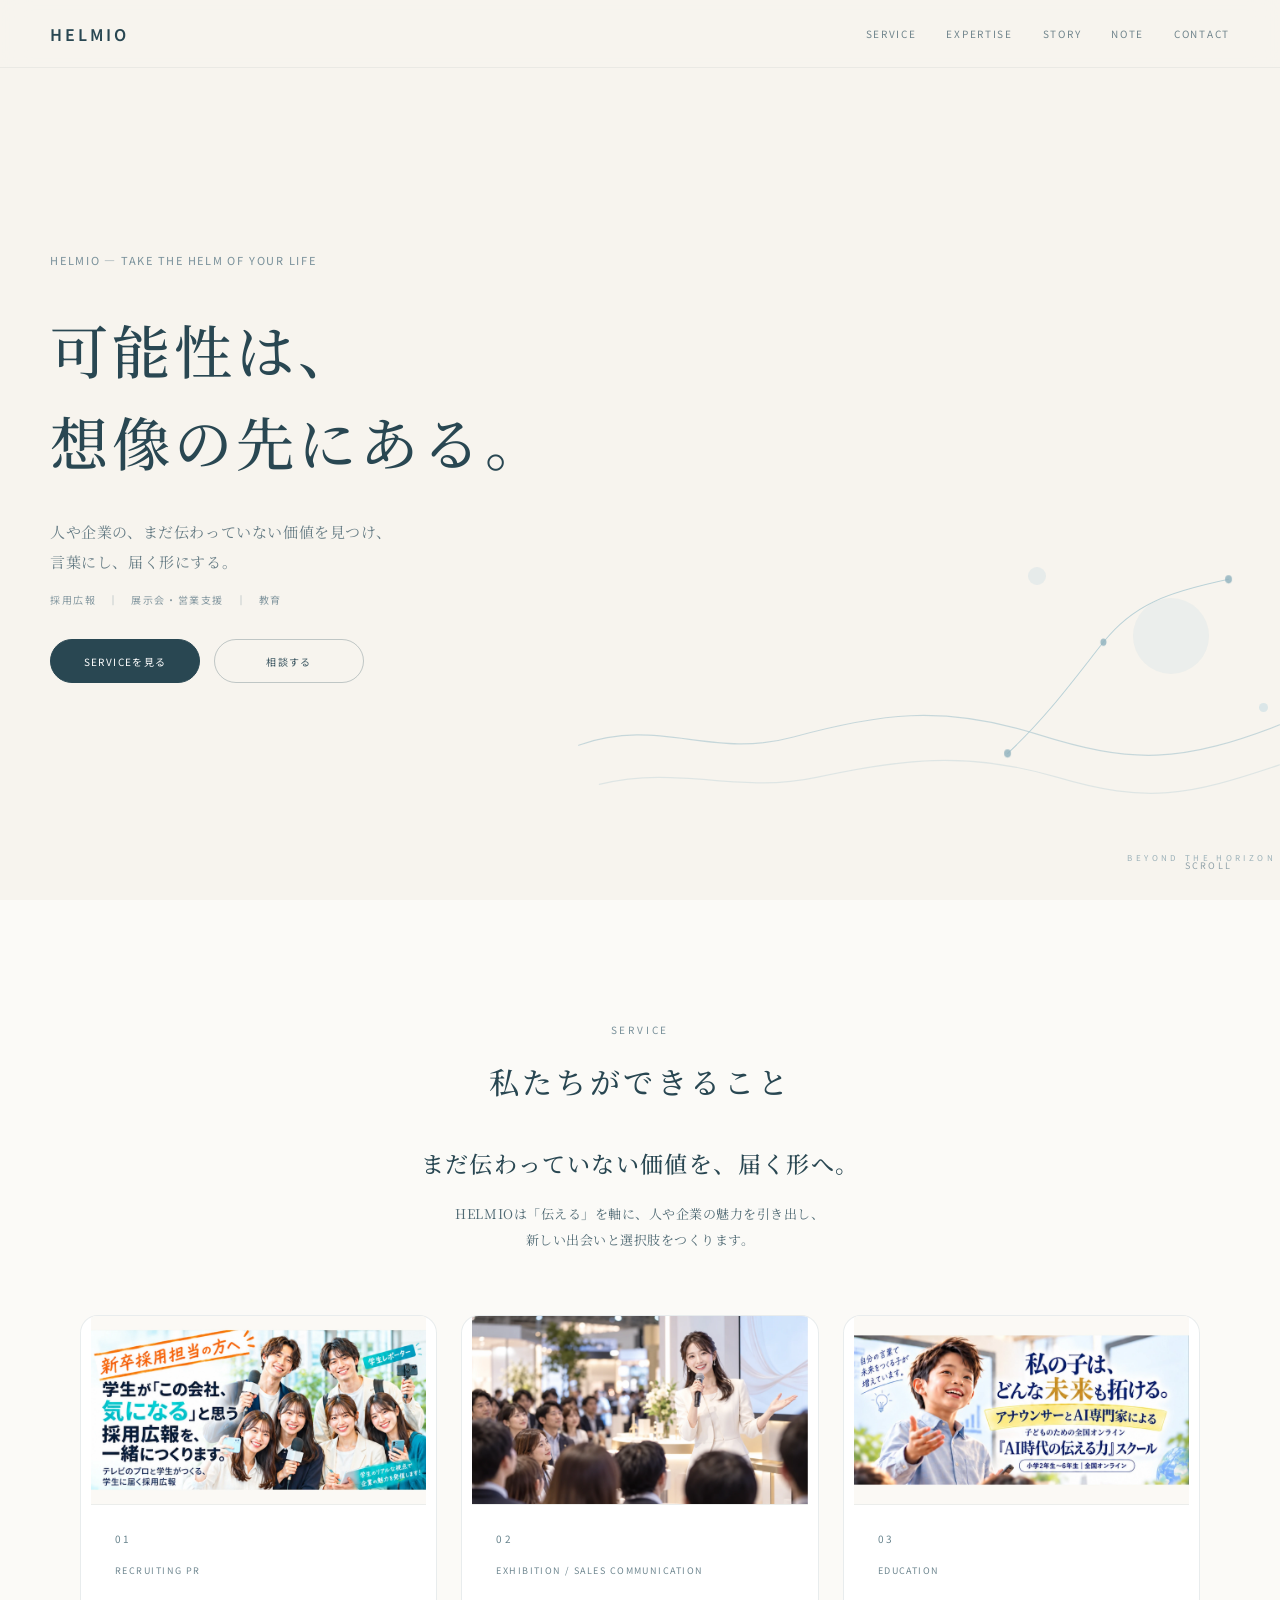
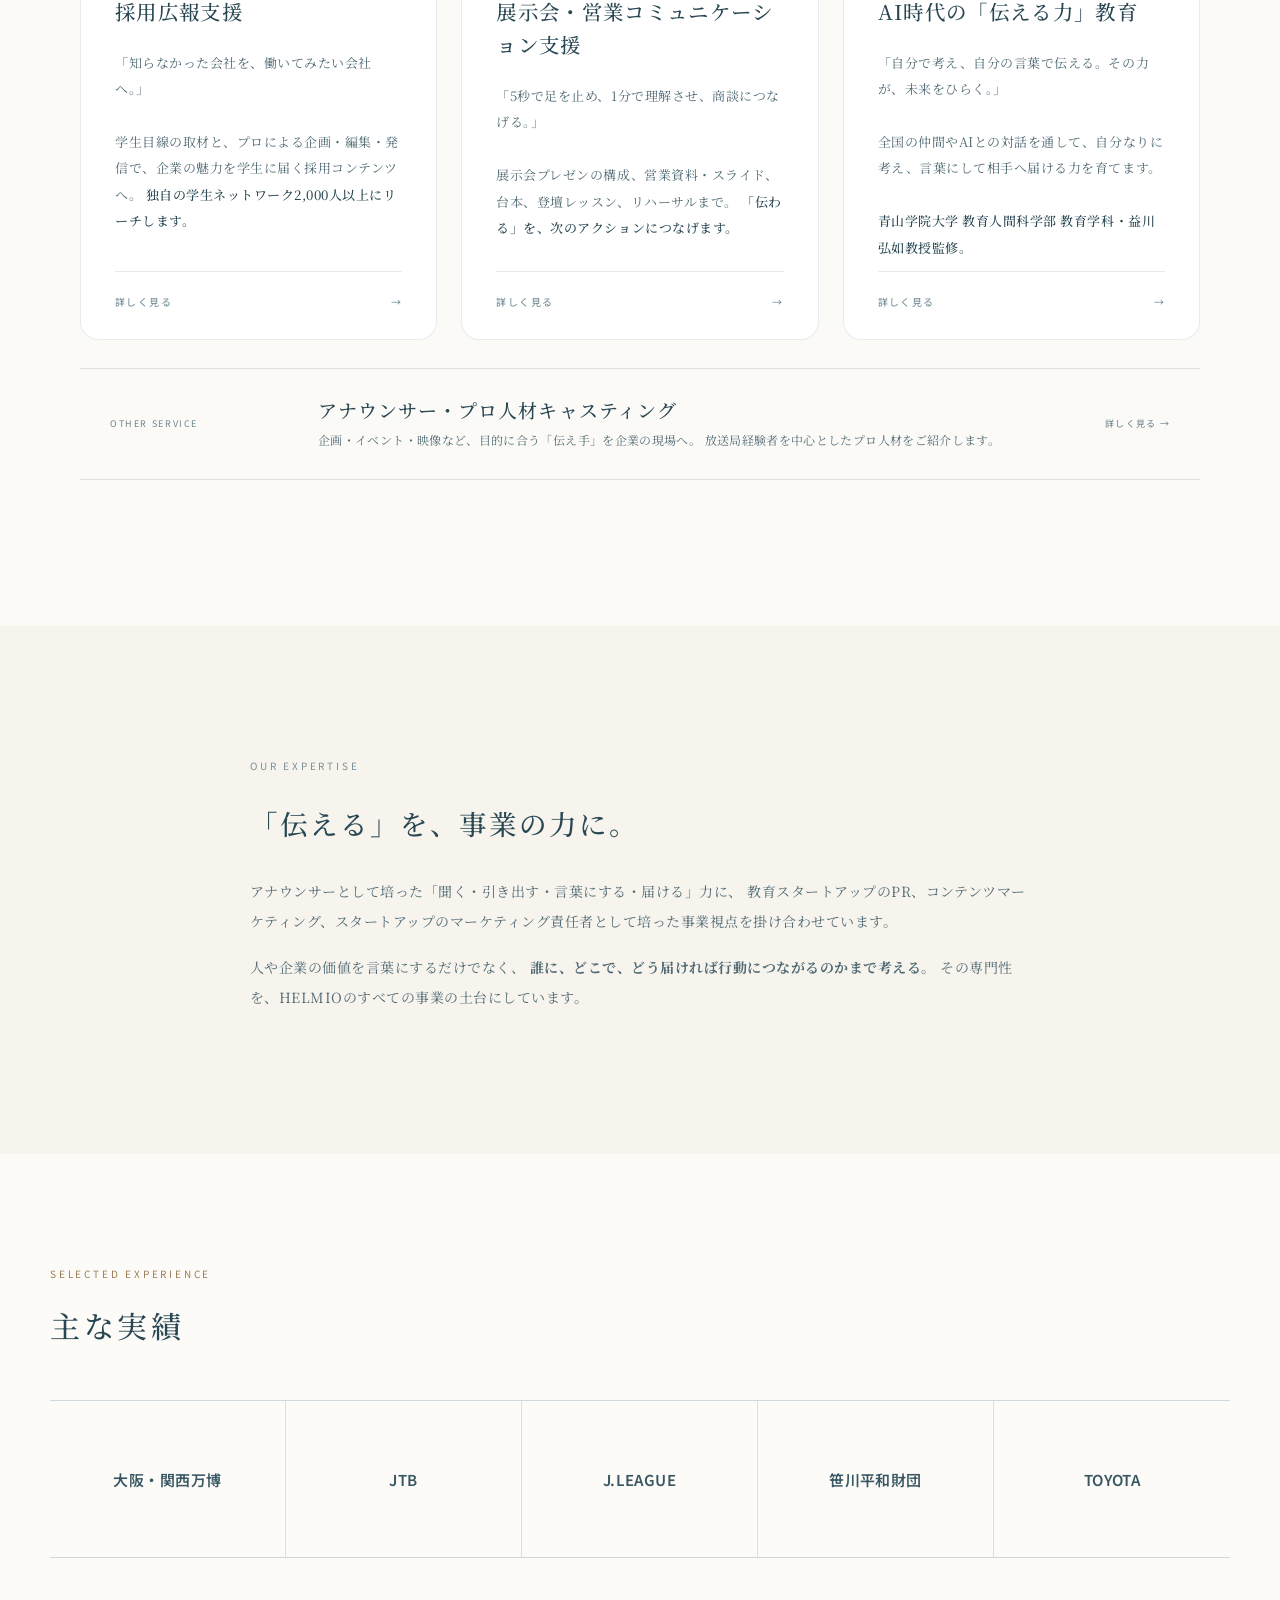
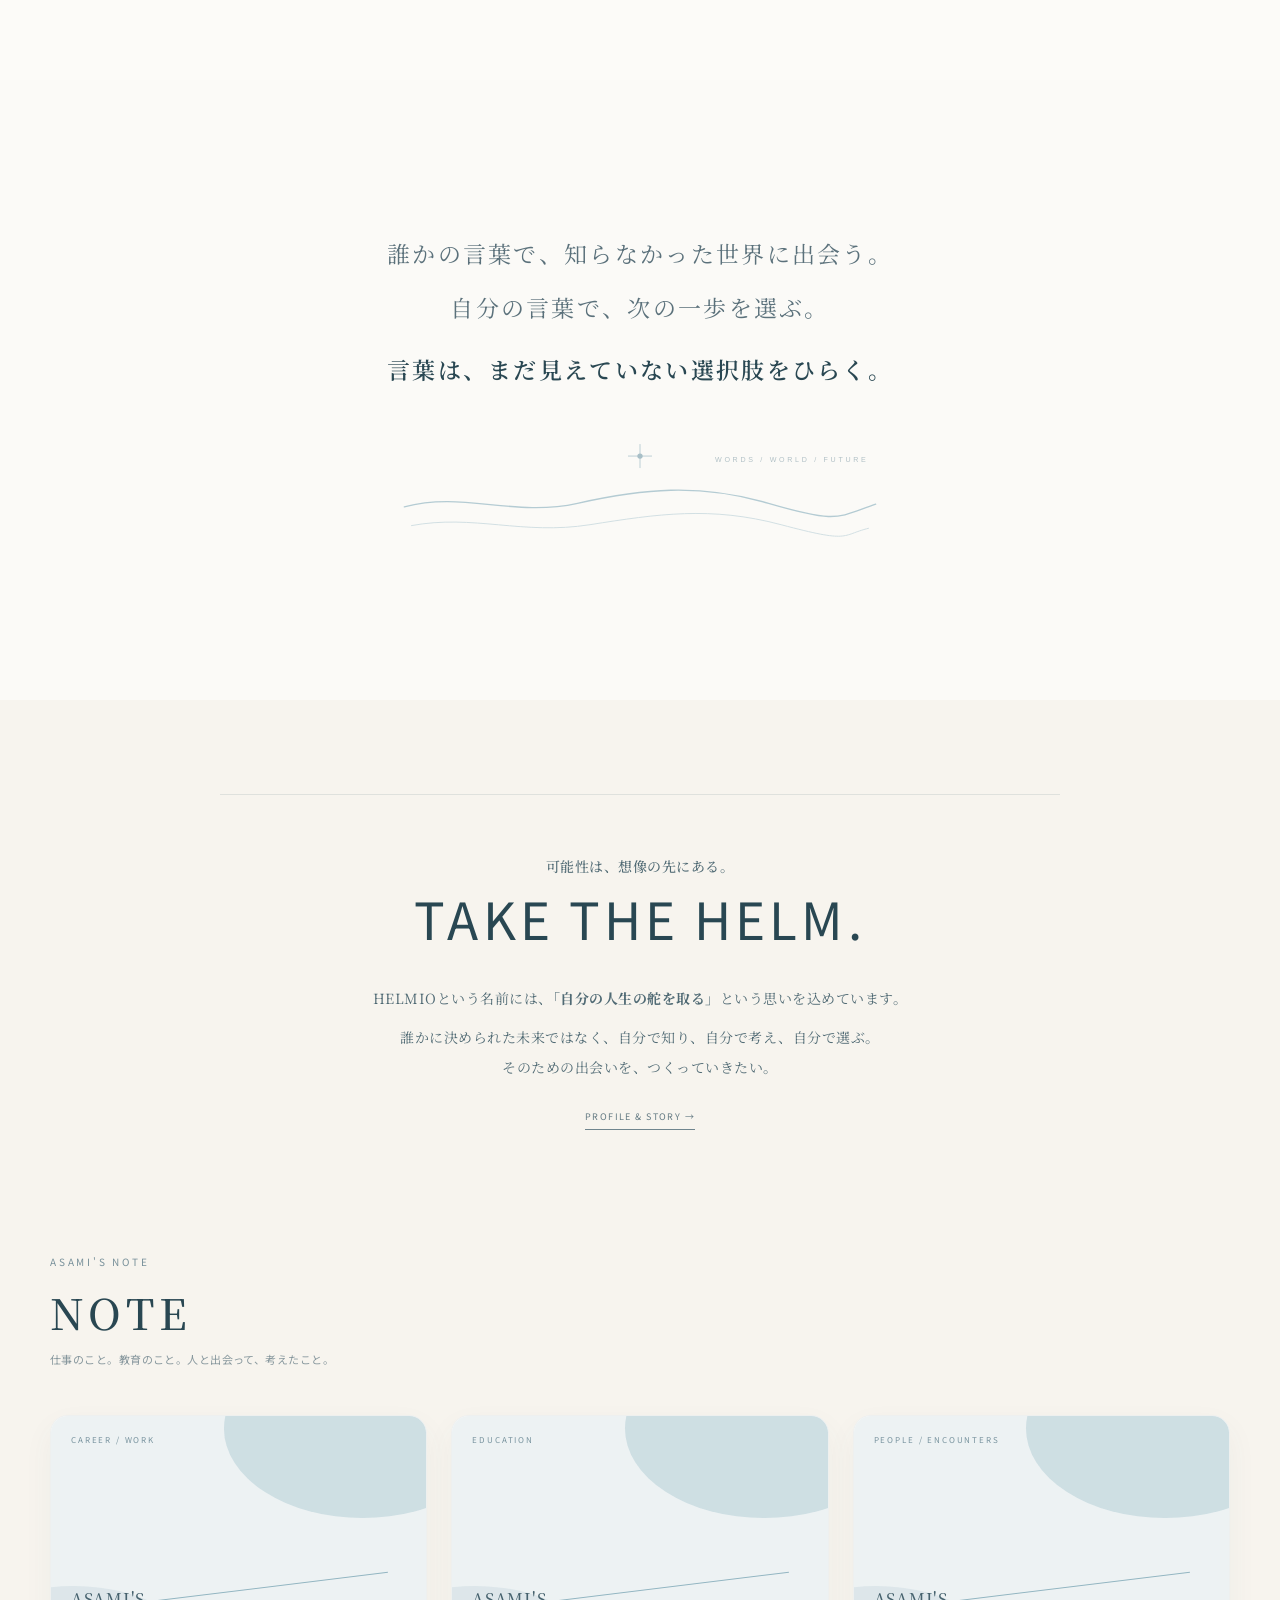
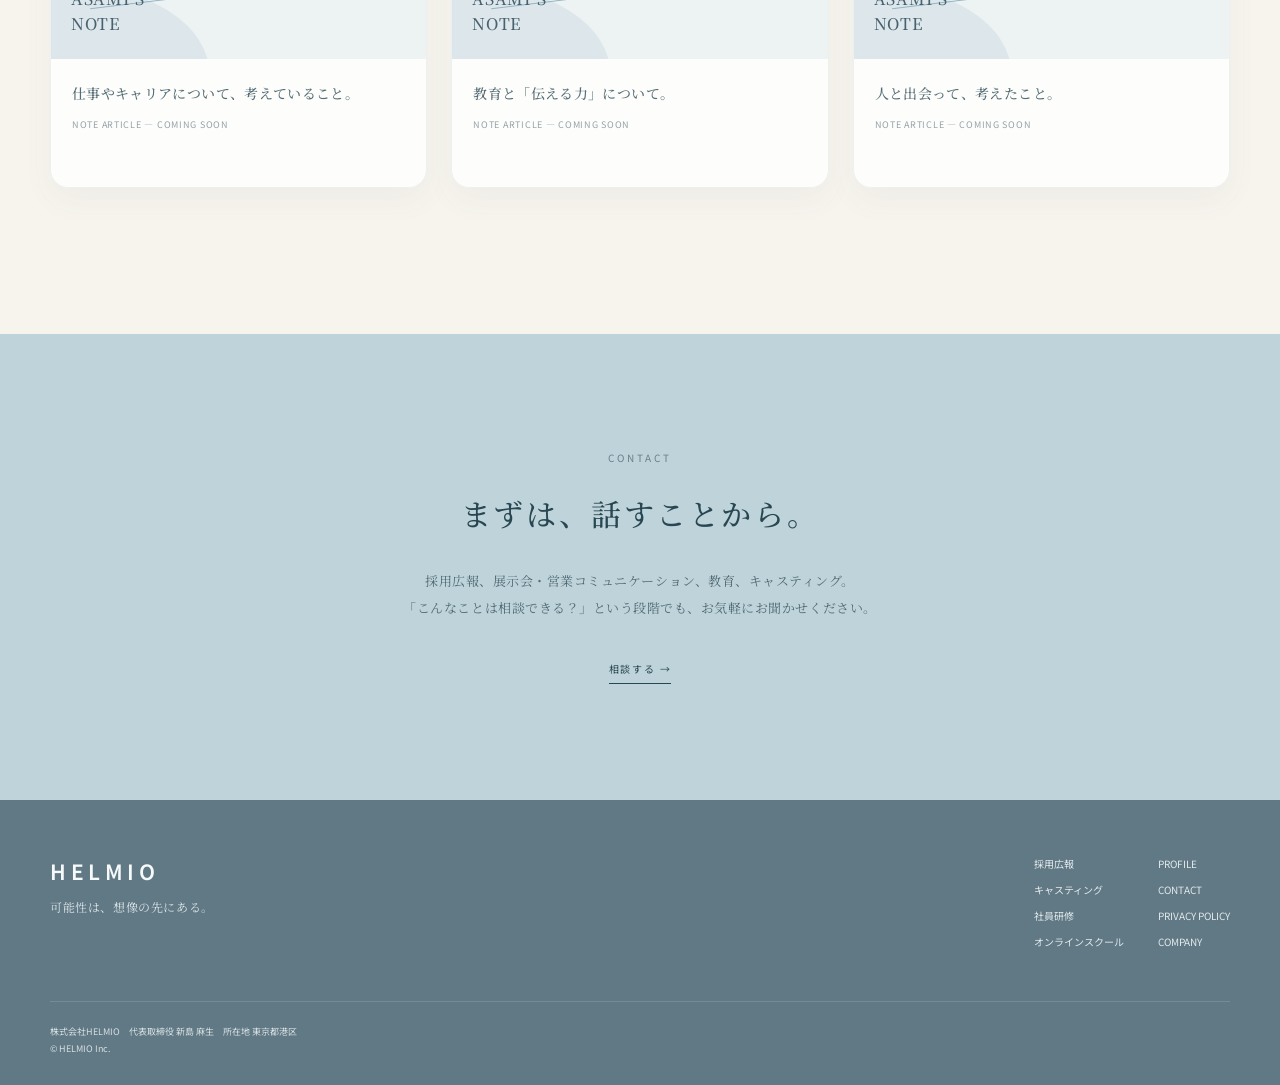
==== commit 2ad887d3: "Update index.html" ====
--- a/index.html
+++ b/index.html
@@ -1577,105 +1577,6 @@
       </div>
     </section>
 
-
-    <section class="story" id="story">
-      <div class="wrap">
-        <div class="section-head reveal">
-          <span class="eyebrow">STORY</span>
-          <h2>なぜ、HELMIOをつくったのか</h2>
-        </div>
-
-        <p class="story-intro reveal">
-          「伝える」を仕事にした原点。<br>
-          可能性を、今ある経歴だけで決めたくないと思うようになった経験。<br>
-          その両方が、HELMIOにつながっています。
-        </p>
-
-        <div class="story-layout">
-          <aside class="story-portrait reveal">
-            <div class="portrait-photo">
-              <img src="assets/asami-niijima.webp" alt="株式会社HELMIO 代表 新島麻生">
-            </div>
-
-            <div class="portrait-caption">
-              <p class="founder-name">新島 麻生</p>
-              <small>NIIJIMA ASAMI — 株式会社HELMIO 代表</small>
-              <p class="founder-intro">
-                スターダストプロモーション芸能1部に所属し、アナウンサー・タレント活動を経験。<br>
-                その後、NHK熊本・山梨でキャスター・リポーターとして、取材・中継・生放送を経験。<br>
-                教育スタートアップのPR、コンテンツマーケティング会社での実務を経て、スタートアップのマーケティング責任者を務める。<br>
-                現在はHELMIO代表として、採用広報・コミュニケーション支援・教育事業に取り組む。
-              </p>
-            </div>
-          </aside>
-
-          <div class="story-history">
-            <article class="story-chapter reveal">
-              <span class="story-dot" aria-hidden="true"></span>
-              <div class="story-meta">01 / ORIGIN</div>
-              <h3>価値があっても、伝わらなければ届かない。</h3>
-              <p>
-                学生時代、社会課題に関わる活動に触れる中で感じたことがありました。
-                どれだけ意味のある活動でも、知られなければ必要な人には届かない。
-              </p>
-              <p>
-                その価値を見つけ、わかる言葉にして、社会へ届ける役割があるのではないか。
-                そこから「伝える」仕事に惹かれ、アナウンサーを目指しました。
-              </p>
-              <p class="em">
-                これが、HELMIOの「伝える」の原点です。
-              </p>
-            </article>
-
-            <article class="story-chapter reveal">
-              <span class="story-dot" aria-hidden="true"></span>
-              <div class="story-meta">02 / POSSIBILITY</div>
-              <h3>人の可能性は、経歴だけでは決まらない。</h3>
-              <p>
-                上京後、体調を崩して芸能事務所を退所。
-                25歳で転職活動を始めると、「新卒」ではなく「既卒」として扱われ、
-                選択肢が急に狭くなりました。
-              </p>
-              <p>
-                まだ25歳なのに、過去の経歴だけで、この先の選択肢まで狭まっていくように感じました。
-                それでも学び直しを続け、地方局のアナウンサーへ。
-              </p>
-              <p>
-                放送局を離れた後は、約140社と話し、ビジネスの世界へ進みました。
-              </p>
-              <p class="em">
-                今ある肩書きと、その人ができることは、同じではない。
-              </p>
-            </article>
-
-            <article class="story-chapter reveal">
-              <span class="story-dot" aria-hidden="true"></span>
-              <div class="story-meta">03 / HELMIO</div>
-              <h3>まだ伝わっていない価値を、選択肢に変える。</h3>
-              <p>
-                アナウンサーとして培ったのは、話す技術だけではありません。
-                人の話を聞き、本質を引き出し、情報を整理し、相手に届く言葉にする力。
-              </p>
-              <p>
-                その後、教育スタートアップのPR、コンテンツマーケティング会社での実務、
-                スタートアップのマーケティング責任者としての経験を重ねました。
-              </p>
-              <p>
-                そこで、言葉をつくるだけではなく、
-                <strong>誰に、どこで、どう届ければ人が動くのか</strong>を、事業の側から学びました。
-              </p>
-              <p>
-                企業には、まだ伝わっていない価値がある。
-                人には、まだ知らない選択肢がある。
-                その間を、言葉でつなぐ。
-              </p>
-              <p class="em">
-                知らなかったものを、選べるものに変える。そのために、HELMIOをつくりました。
-              </p>
-            </article>
-          </div>
-        </div>
-
         <div class="story-end reveal">
           <p class="story-belief">可能性は、想像の先にある。</p>
           <div class="take">TAKE THE HELM.</div>
